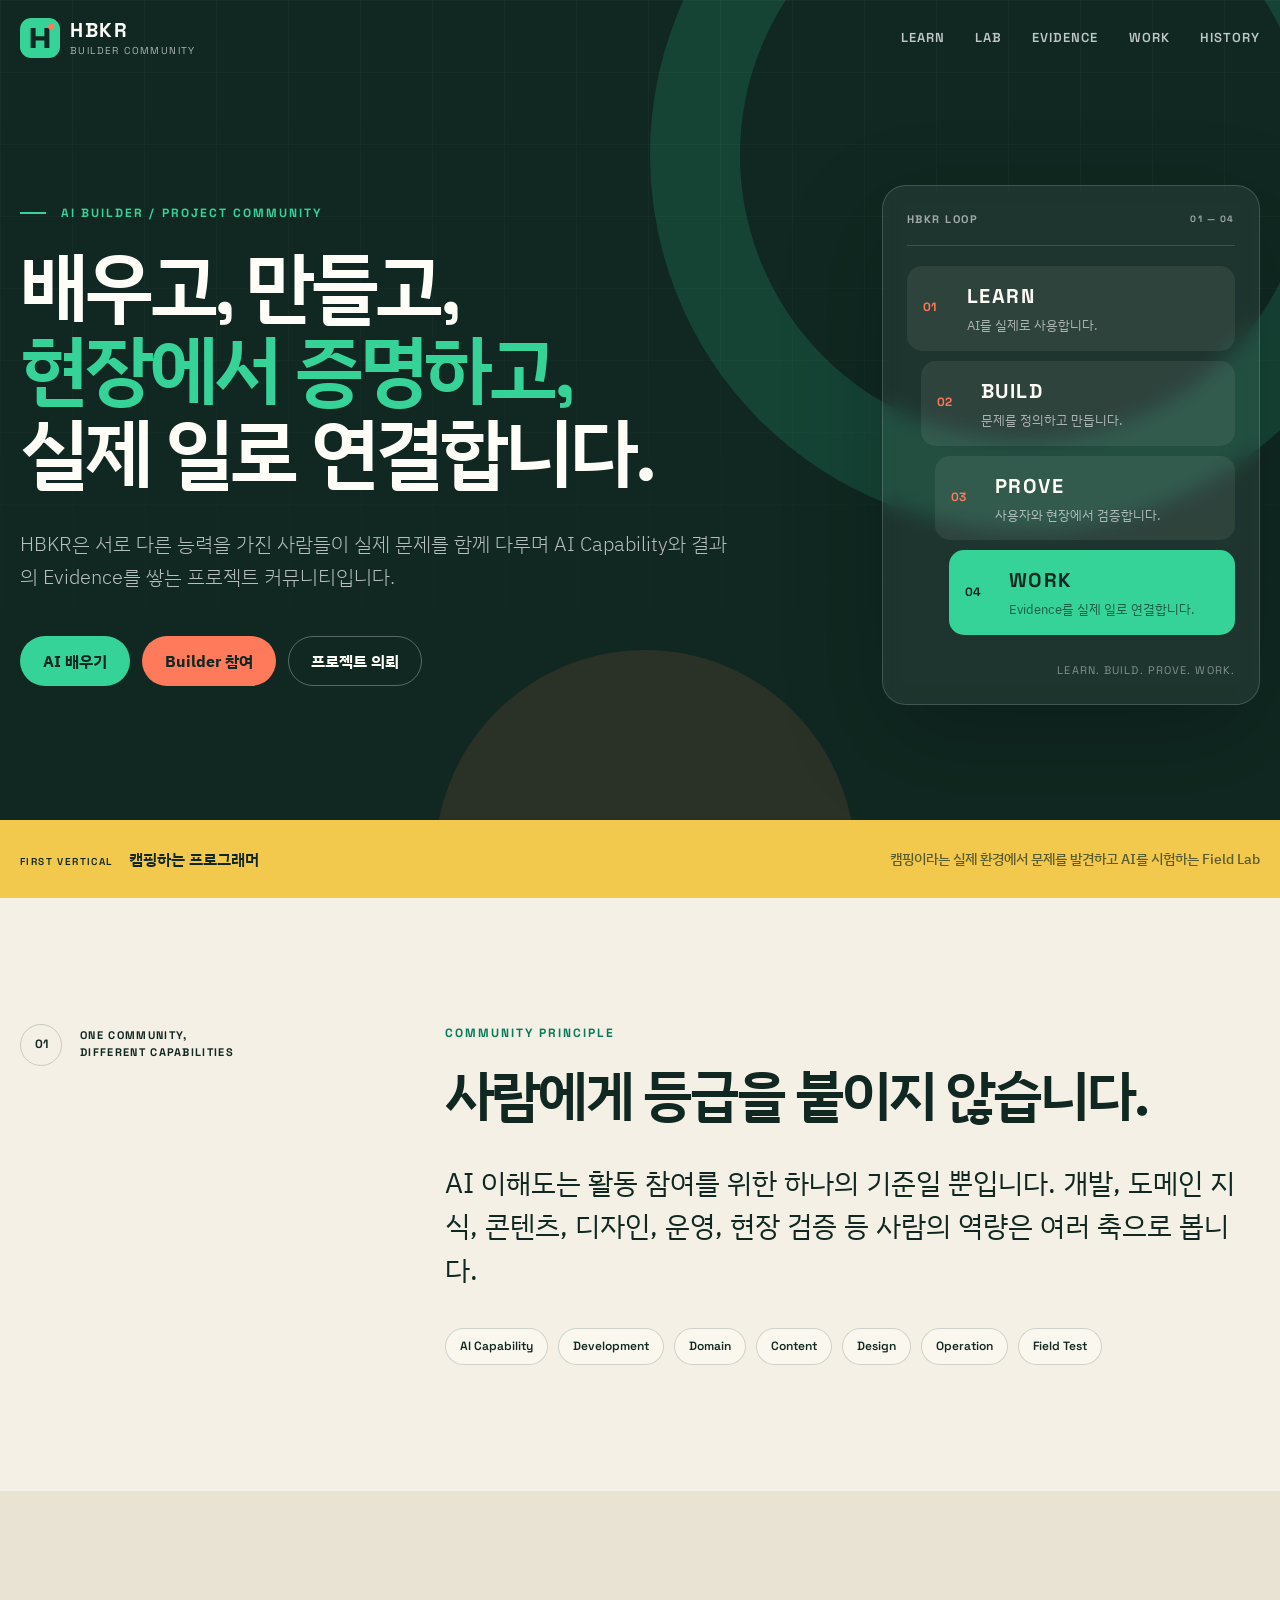
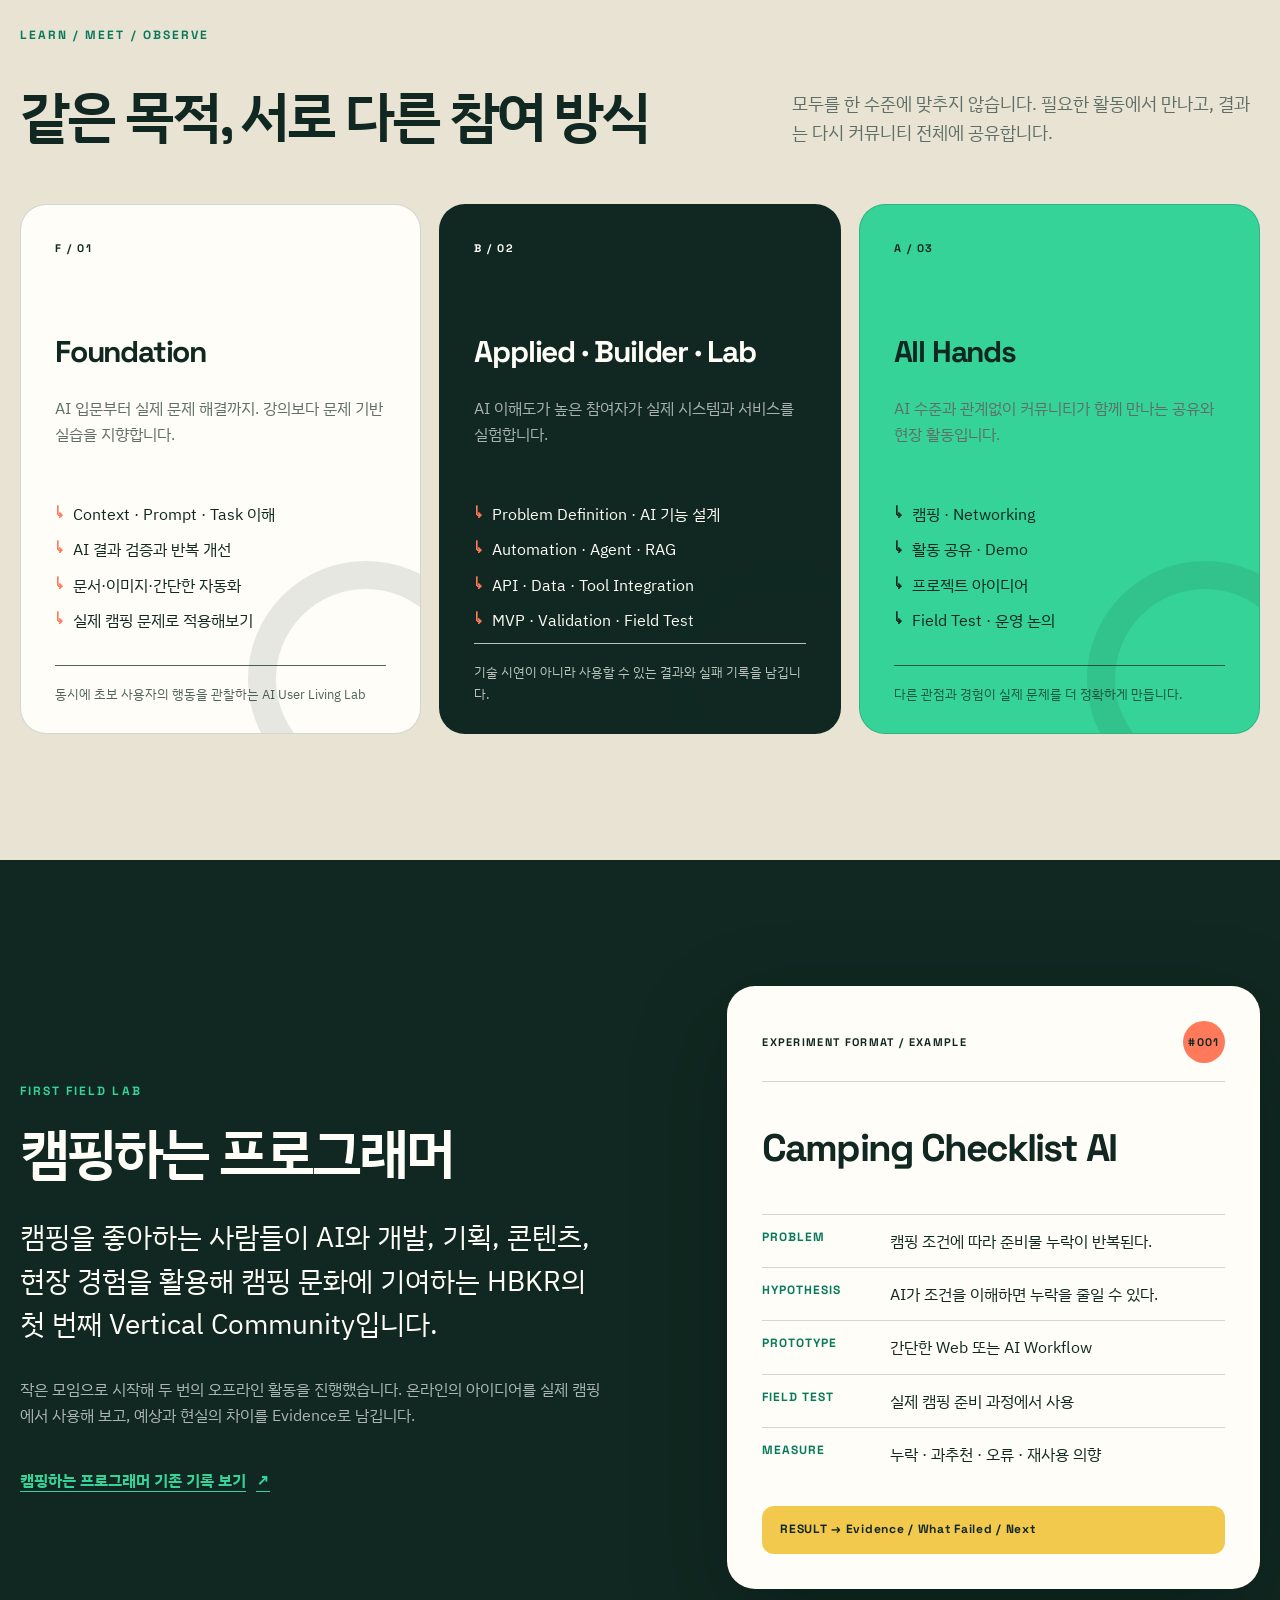
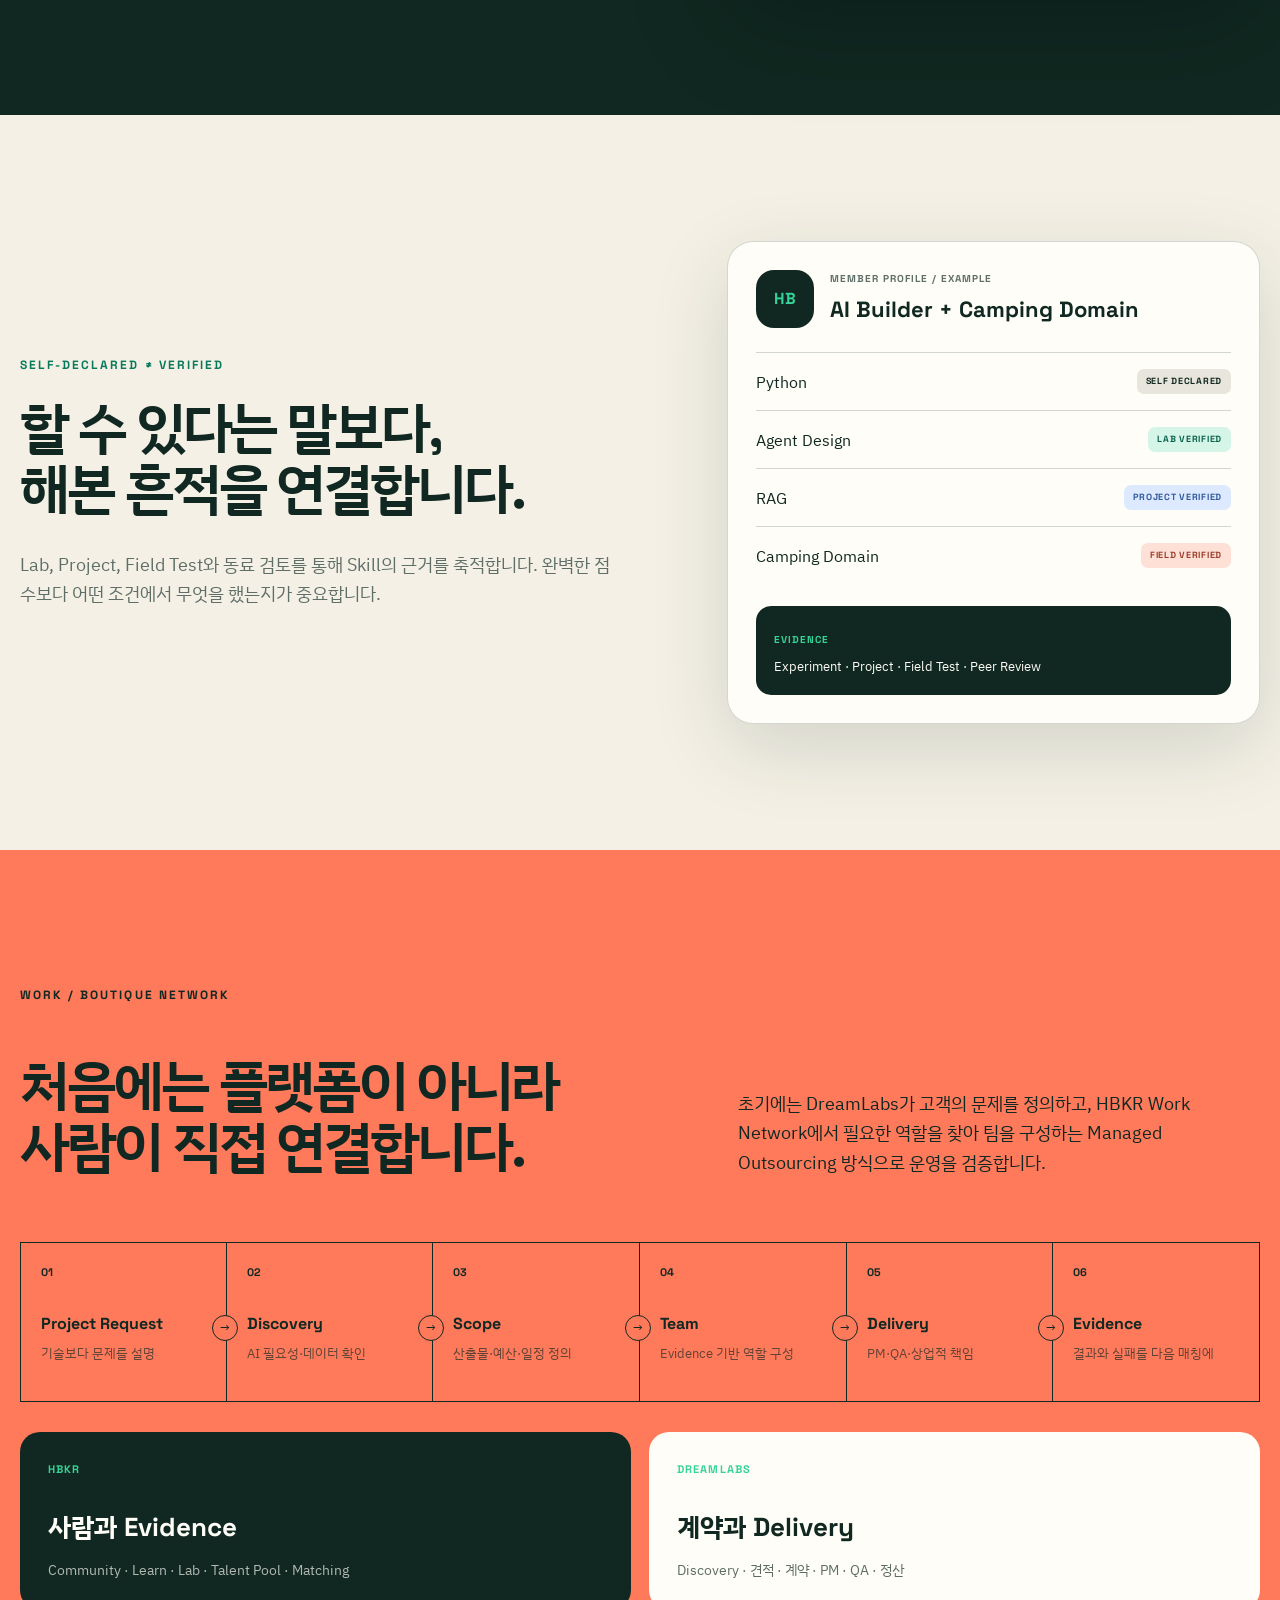
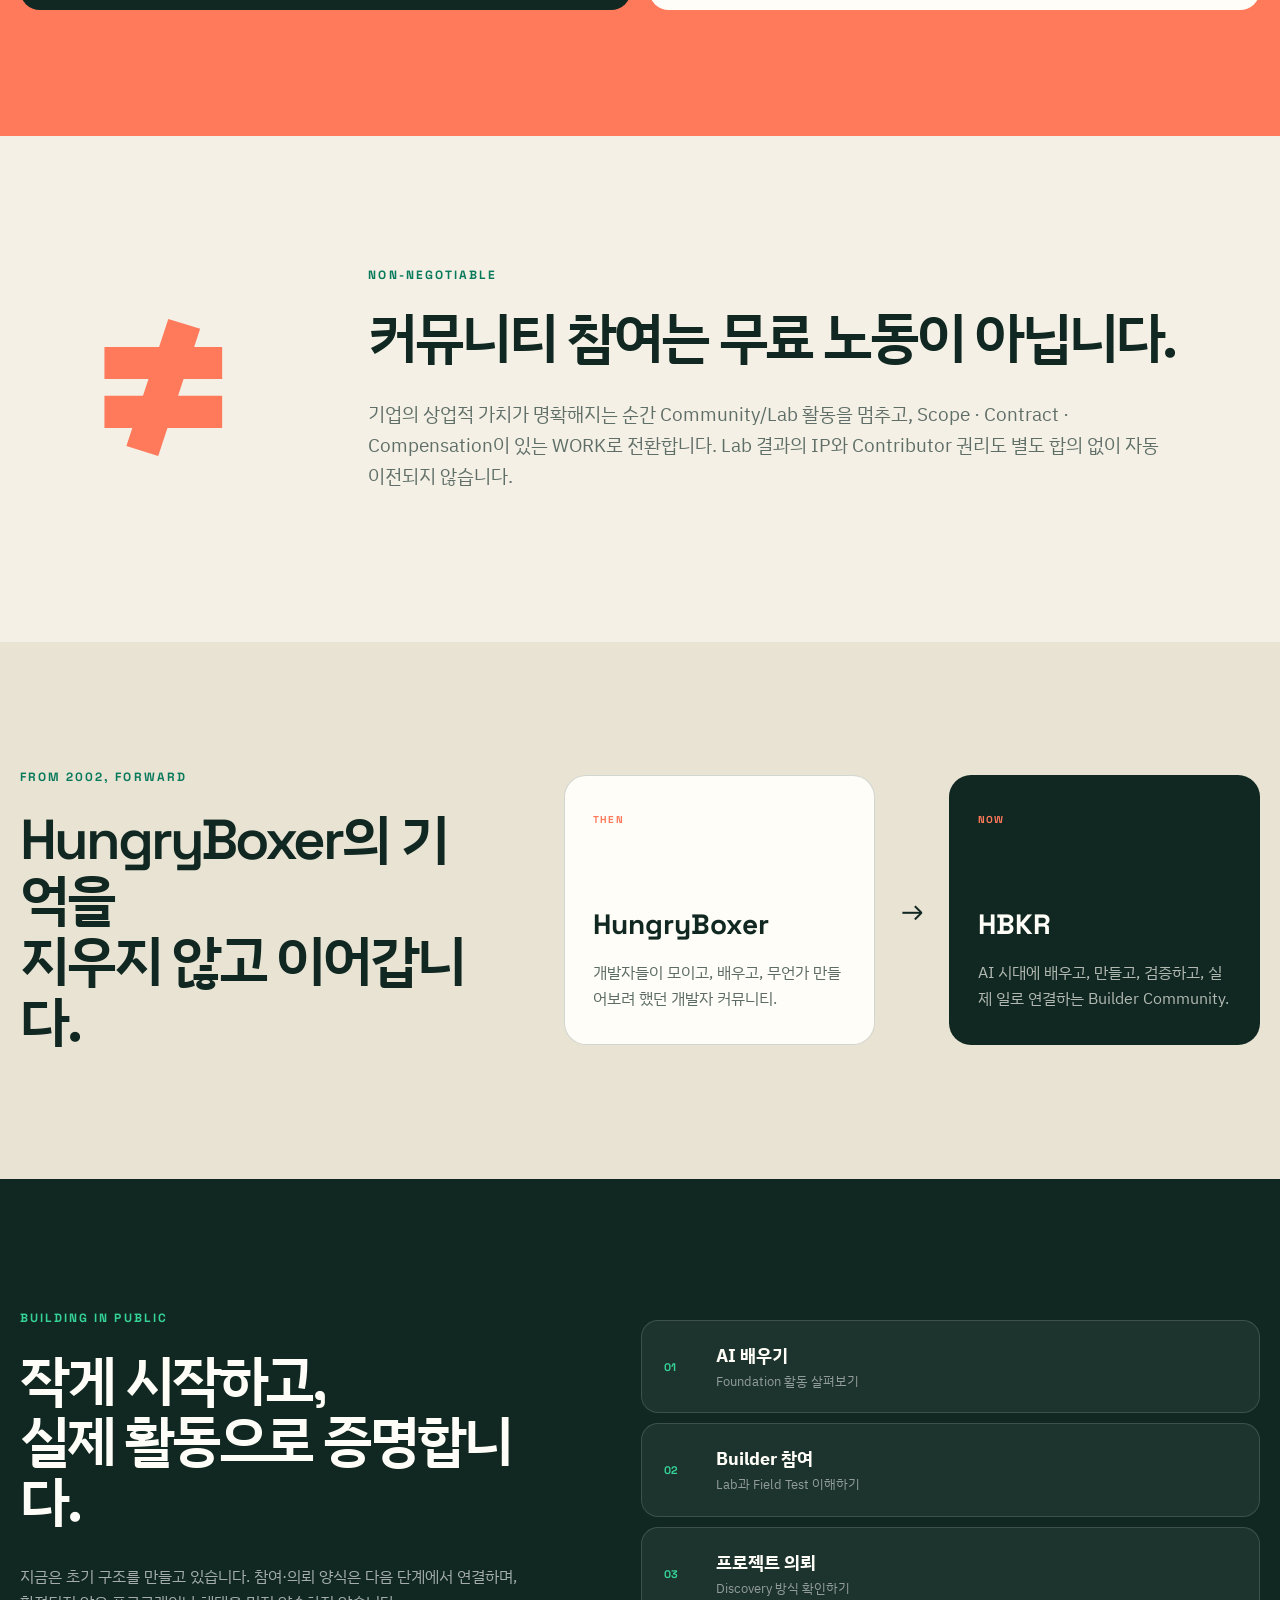
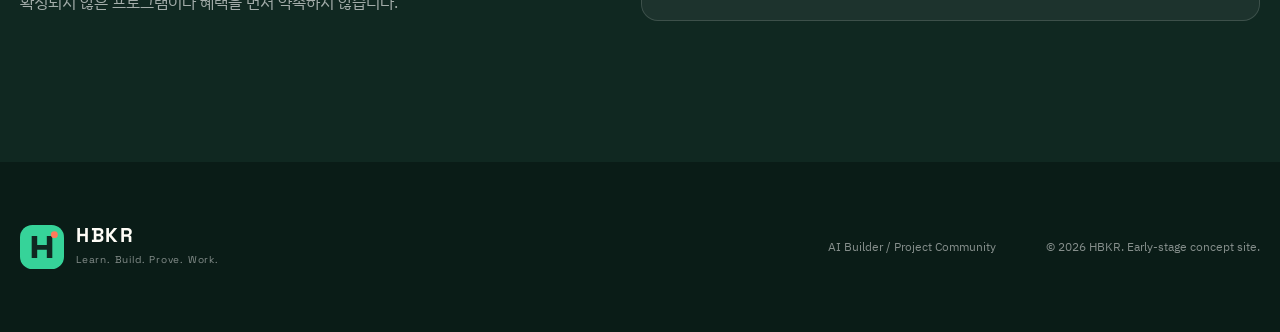
==== index.html @ 1e8d2111 "Create HBKR static landing page" ====
<!doctype html>
<html lang="ko">
  <head>
    <meta charset="utf-8" />
    <meta name="viewport" content="width=device-width, initial-scale=1" />
    <meta
      name="description"
      content="HBKR은 AI를 배우고, 직접 만들고, 현장에서 검증하고, 실제 프로젝트로 연결하는 AI Builder / Project Community입니다."
    />
    <meta name="theme-color" content="#102821" />
    <meta property="og:type" content="website" />
    <meta property="og:title" content="HBKR | Learn. Build. Prove. Work." />
    <meta
      property="og:description"
      content="AI를 배우고, 만들고, 현장에서 증명하고, 실제 일로 연결합니다."
    />
    <title>HBKR | Learn. Build. Prove. Work.</title>
    <link rel="icon" href="assets/hbkr-mark.svg" type="image/svg+xml" />
    <link rel="manifest" href="site.webmanifest" />
    <link rel="stylesheet" href="styles.css" />
    <script src="app.js" defer></script>
  </head>
  <body>
    <a class="skip-link" href="#main">본문으로 바로가기</a>

    <header class="site-header" data-header>
      <a class="brand" href="#top" aria-label="HBKR 홈">
        <img src="assets/hbkr-mark.svg" alt="" width="40" height="40" />
        <span>
          <strong>HBKR</strong>
          <small>Builder Community</small>
        </span>
      </a>

      <button
        class="menu-toggle"
        type="button"
        aria-expanded="false"
        aria-controls="primary-navigation"
        data-menu-toggle
      >
        <span>메뉴</span>
        <i aria-hidden="true"></i>
      </button>

      <nav class="site-nav" id="primary-navigation" aria-label="주요 메뉴" data-menu>
        <a href="#learn">Learn</a>
        <a href="#lab">Lab</a>
        <a href="#evidence">Evidence</a>
        <a href="#work">Work</a>
        <a href="#history">History</a>
      </nav>
    </header>

    <main id="main">
      <section class="hero" id="top">
        <div class="hero-noise" aria-hidden="true"></div>
        <div class="hero-copy" data-reveal>
          <p class="eyebrow"><span></span> AI BUILDER / PROJECT COMMUNITY</p>
          <h1>
            배우고, 만들고,<br />
            <em>현장에서 증명하고,</em><br />
            실제 일로 연결합니다.
          </h1>
          <p class="hero-intro">
            HBKR은 서로 다른 능력을 가진 사람들이 실제 문제를 함께 다루며
            AI Capability와 결과의 Evidence를 쌓는 프로젝트 커뮤니티입니다.
          </p>
          <div class="hero-actions" aria-label="시작하기">
            <a class="button button-primary" href="#learn">AI 배우기</a>
            <a class="button button-secondary" href="#join">Builder 참여</a>
            <a class="button button-ghost" href="#work">프로젝트 의뢰</a>
          </div>
        </div>

        <aside class="lifecycle-board" aria-label="HBKR 활동 생애주기" data-reveal>
          <div class="board-heading">
            <span>HBKR LOOP</span>
            <small>01 — 04</small>
          </div>
          <ol>
            <li>
              <span>01</span>
              <div><strong>LEARN</strong><small>AI를 실제로 사용합니다.</small></div>
            </li>
            <li>
              <span>02</span>
              <div><strong>BUILD</strong><small>문제를 정의하고 만듭니다.</small></div>
            </li>
            <li>
              <span>03</span>
              <div><strong>PROVE</strong><small>사용자와 현장에서 검증합니다.</small></div>
            </li>
            <li>
              <span>04</span>
              <div><strong>WORK</strong><small>Evidence를 실제 일로 연결합니다.</small></div>
            </li>
          </ol>
          <p>Learn. Build. Prove. Work.</p>
        </aside>
      </section>

      <section class="field-note" aria-label="첫 번째 커뮤니티">
        <p><span>FIRST VERTICAL</span> 캠핑하는 프로그래머</p>
        <p>캠핑이라는 실제 환경에서 문제를 발견하고 AI를 시험하는 Field Lab</p>
      </section>

      <section class="section section-intro" id="community">
        <div class="section-label" data-reveal>
          <span>01</span>
          <p>ONE COMMUNITY,<br />DIFFERENT CAPABILITIES</p>
        </div>
        <div class="section-copy" data-reveal>
          <p class="eyebrow eyebrow-dark">COMMUNITY PRINCIPLE</p>
          <h2>사람에게 등급을 붙이지 않습니다.</h2>
          <p class="lead">
            AI 이해도는 활동 참여를 위한 하나의 기준일 뿐입니다. 개발, 도메인 지식,
            콘텐츠, 디자인, 운영, 현장 검증 등 사람의 역량은 여러 축으로 봅니다.
          </p>
          <div class="capability-list" aria-label="역량의 여러 축">
            <span>AI Capability</span><span>Development</span><span>Domain</span>
            <span>Content</span><span>Design</span><span>Operation</span><span>Field Test</span>
          </div>
        </div>
      </section>

      <section class="section learning-section" id="learn">
        <div class="section-heading" data-reveal>
          <p class="eyebrow eyebrow-dark">LEARN / MEET / OBSERVE</p>
          <h2>같은 목적, 서로 다른 참여 방식</h2>
          <p>
            모두를 한 수준에 맞추지 않습니다. 필요한 활동에서 만나고, 결과는 다시
            커뮤니티 전체에 공유합니다.
          </p>
        </div>

        <div class="track-grid">
          <article class="track-card track-foundation" data-reveal>
            <p class="track-index">F / 01</p>
            <h3>Foundation</h3>
            <p>AI 입문부터 실제 문제 해결까지. 강의보다 문제 기반 실습을 지향합니다.</p>
            <ul>
              <li>Context · Prompt · Task 이해</li>
              <li>AI 결과 검증과 반복 개선</li>
              <li>문서·이미지·간단한 자동화</li>
              <li>실제 캠핑 문제로 적용해보기</li>
            </ul>
            <p class="track-note">동시에 초보 사용자의 행동을 관찰하는 AI User Living Lab</p>
          </article>

          <article class="track-card track-builder" data-reveal>
            <p class="track-index">B / 02</p>
            <h3>Applied · Builder · Lab</h3>
            <p>AI 이해도가 높은 참여자가 실제 시스템과 서비스를 실험합니다.</p>
            <ul>
              <li>Problem Definition · AI 기능 설계</li>
              <li>Automation · Agent · RAG</li>
              <li>API · Data · Tool Integration</li>
              <li>MVP · Validation · Field Test</li>
            </ul>
            <p class="track-note">기술 시연이 아니라 사용할 수 있는 결과와 실패 기록을 남깁니다.</p>
          </article>

          <article class="track-card track-all" data-reveal>
            <p class="track-index">A / 03</p>
            <h3>All Hands</h3>
            <p>AI 수준과 관계없이 커뮤니티가 함께 만나는 공유와 현장 활동입니다.</p>
            <ul>
              <li>캠핑 · Networking</li>
              <li>활동 공유 · Demo</li>
              <li>프로젝트 아이디어</li>
              <li>Field Test · 운영 논의</li>
            </ul>
            <p class="track-note">다른 관점과 경험이 실제 문제를 더 정확하게 만듭니다.</p>
          </article>
        </div>
      </section>

      <section class="section lab-section" id="lab">
        <div class="lab-copy" data-reveal>
          <p class="eyebrow">FIRST FIELD LAB</p>
          <h2>캠핑하는 프로그래머</h2>
          <p class="lead">
            캠핑을 좋아하는 사람들이 AI와 개발, 기획, 콘텐츠, 현장 경험을 활용해
            캠핑 문화에 기여하는 HBKR의 첫 번째 Vertical Community입니다.
          </p>
          <p>
            작은 모임으로 시작해 두 번의 오프라인 활동을 진행했습니다. 온라인의
            아이디어를 실제 캠핑에서 사용해 보고, 예상과 현실의 차이를 Evidence로 남깁니다.
          </p>
          <a class="text-link" href="https://www.ilhoko.com/" target="_blank" rel="noreferrer">
            캠핑하는 프로그래머 기존 기록 보기 <span aria-hidden="true">↗</span>
          </a>
        </div>

        <article class="experiment-card" data-reveal>
          <header>
            <p>EXPERIMENT FORMAT / EXAMPLE</p>
            <span>#001</span>
          </header>
          <h3>Camping Checklist AI</h3>
          <dl>
            <div><dt>Problem</dt><dd>캠핑 조건에 따라 준비물 누락이 반복된다.</dd></div>
            <div><dt>Hypothesis</dt><dd>AI가 조건을 이해하면 누락을 줄일 수 있다.</dd></div>
            <div><dt>Prototype</dt><dd>간단한 Web 또는 AI Workflow</dd></div>
            <div><dt>Field Test</dt><dd>실제 캠핑 준비 과정에서 사용</dd></div>
            <div><dt>Measure</dt><dd>누락 · 과추천 · 오류 · 재사용 의향</dd></div>
          </dl>
          <p class="experiment-result">RESULT → Evidence / What Failed / Next</p>
        </article>
      </section>

      <section class="section evidence-section" id="evidence">
        <div class="section-heading evidence-heading" data-reveal>
          <p class="eyebrow eyebrow-dark">SELF-DECLARED ≠ VERIFIED</p>
          <h2>할 수 있다는 말보다,<br />해본 흔적을 연결합니다.</h2>
          <p>
            Lab, Project, Field Test와 동료 검토를 통해 Skill의 근거를 축적합니다.
            완벽한 점수보다 어떤 조건에서 무엇을 했는지가 중요합니다.
          </p>
        </div>

        <div class="evidence-profile" data-reveal>
          <div class="profile-head">
            <span class="avatar" aria-hidden="true">HB</span>
            <div>
              <p>MEMBER PROFILE / EXAMPLE</p>
              <h3>AI Builder + Camping Domain</h3>
            </div>
          </div>
          <div class="skill-row"><span>Python</span><strong class="status-self">SELF DECLARED</strong></div>
          <div class="skill-row"><span>Agent Design</span><strong class="status-lab">LAB VERIFIED</strong></div>
          <div class="skill-row"><span>RAG</span><strong class="status-project">PROJECT VERIFIED</strong></div>
          <div class="skill-row"><span>Camping Domain</span><strong class="status-field">FIELD VERIFIED</strong></div>
          <footer>
            <span>Evidence</span>
            <p>Experiment · Project · Field Test · Peer Review</p>
          </footer>
        </div>
      </section>

      <section class="section work-section" id="work">
        <div class="work-heading" data-reveal>
          <p class="eyebrow">WORK / BOUTIQUE NETWORK</p>
          <h2>처음에는 플랫폼이 아니라<br />사람이 직접 연결합니다.</h2>
          <p>
            초기에는 DreamLabs가 고객의 문제를 정의하고, HBKR Work Network에서 필요한
            역할을 찾아 팀을 구성하는 Managed Outsourcing 방식으로 운영을 검증합니다.
          </p>
        </div>

        <ol class="work-flow" data-reveal>
          <li><span>01</span><strong>Project Request</strong><small>기술보다 문제를 설명</small></li>
          <li><span>02</span><strong>Discovery</strong><small>AI 필요성·데이터 확인</small></li>
          <li><span>03</span><strong>Scope</strong><small>산출물·예산·일정 정의</small></li>
          <li><span>04</span><strong>Team</strong><small>Evidence 기반 역할 구성</small></li>
          <li><span>05</span><strong>Delivery</strong><small>PM·QA·상업적 책임</small></li>
          <li><span>06</span><strong>Evidence</strong><small>결과와 실패를 다음 매칭에</small></li>
        </ol>

        <div class="work-split" data-reveal>
          <article>
            <p>HBKR</p>
            <h3>사람과 Evidence</h3>
            <span>Community · Learn · Lab · Talent Pool · Matching</span>
          </article>
          <article>
            <p>DreamLabs</p>
            <h3>계약과 Delivery</h3>
            <span>Discovery · 견적 · 계약 · PM · QA · 정산</span>
          </article>
        </div>
      </section>

      <section class="commercial-boundary" aria-labelledby="boundary-title">
        <p class="boundary-mark" aria-hidden="true">≠</p>
        <div data-reveal>
          <p class="eyebrow eyebrow-dark">NON-NEGOTIABLE</p>
          <h2 id="boundary-title">커뮤니티 참여는 무료 노동이 아닙니다.</h2>
          <p>
            기업의 상업적 가치가 명확해지는 순간 Community/Lab 활동을 멈추고,
            Scope · Contract · Compensation이 있는 WORK로 전환합니다. Lab 결과의 IP와
            Contributor 권리도 별도 합의 없이 자동 이전되지 않습니다.
          </p>
        </div>
      </section>

      <section class="section history-section" id="history">
        <div class="history-title" data-reveal>
          <p class="eyebrow eyebrow-dark">FROM 2002, FORWARD</p>
          <h2>HungryBoxer의 기억을<br />지우지 않고 이어갑니다.</h2>
        </div>
        <div class="history-story" data-reveal>
          <article>
            <span>THEN</span>
            <h3>HungryBoxer</h3>
            <p>개발자들이 모이고, 배우고, 무언가 만들어보려 했던 개발자 커뮤니티.</p>
          </article>
          <i aria-hidden="true">→</i>
          <article>
            <span>NOW</span>
            <h3>HBKR</h3>
            <p>AI 시대에 배우고, 만들고, 검증하고, 실제 일로 연결하는 Builder Community.</p>
          </article>
        </div>
      </section>

      <section class="join-section" id="join">
        <div class="join-copy" data-reveal>
          <p class="eyebrow">BUILDING IN PUBLIC</p>
          <h2>작게 시작하고,<br />실제 활동으로 증명합니다.</h2>
          <p>
            지금은 초기 구조를 만들고 있습니다. 참여·의뢰 양식은 다음 단계에서 연결하며,
            확정되지 않은 프로그램이나 혜택을 먼저 약속하지 않습니다.
          </p>
        </div>
        <div class="join-options" data-reveal>
          <a href="#learn"><span>01</span><strong>AI 배우기</strong><small>Foundation 활동 살펴보기</small></a>
          <a href="#lab"><span>02</span><strong>Builder 참여</strong><small>Lab과 Field Test 이해하기</small></a>
          <a href="#work"><span>03</span><strong>프로젝트 의뢰</strong><small>Discovery 방식 확인하기</small></a>
        </div>
      </section>
    </main>

    <footer class="site-footer">
      <div class="footer-brand">
        <img src="assets/hbkr-mark.svg" alt="" width="44" height="44" />
        <p><strong>HBKR</strong><span>Learn. Build. Prove. Work.</span></p>
      </div>
      <p>AI Builder / Project Community</p>
      <p>© <span data-year></span> HBKR. Early-stage concept site.</p>
    </footer>
  </body>
</html>
---- styles.css ----
@import url("https://fonts.googleapis.com/css2?family=IBM+Plex+Sans+KR:wght@300;400;500;600;700&family=Space+Grotesk:wght@500;600;700&display=swap");

:root {
  --ink: #102821;
  --ink-2: #173a30;
  --paper: #f4f0e5;
  --paper-2: #e9e3d4;
  --white: #fffdf7;
  --green: #36d399;
  --green-dark: #087a5b;
  --orange: #ff795b;
  --yellow: #f2c94c;
  --blue: #8fb8ff;
  --muted: #5f6f68;
  --line: rgba(16, 40, 33, 0.18);
  --shadow: 0 24px 80px rgba(16, 40, 33, 0.14);
  --display: "Space Grotesk", "IBM Plex Sans KR", sans-serif;
  --body: "IBM Plex Sans KR", sans-serif;
  --page: min(100% - 40px, 1280px);
}

* {
  box-sizing: border-box;
}

html {
  scroll-behavior: smooth;
  scroll-padding-top: 92px;
}

body {
  margin: 0;
  background: var(--paper);
  color: var(--ink);
  font-family: var(--body);
  font-size: 16px;
  line-height: 1.65;
  overflow-x: hidden;
}

body::before {
  position: fixed;
  inset: 0;
  z-index: -1;
  background-image: radial-gradient(rgba(16, 40, 33, 0.1) 0.7px, transparent 0.7px);
  background-size: 18px 18px;
  content: "";
  opacity: 0.34;
  pointer-events: none;
}

a {
  color: inherit;
}

img {
  display: block;
  max-width: 100%;
}

button,
a {
  -webkit-tap-highlight-color: transparent;
}

:focus-visible {
  outline: 3px solid var(--orange);
  outline-offset: 4px;
}

.skip-link {
  position: fixed;
  top: 12px;
  left: 12px;
  z-index: 100;
  padding: 10px 14px;
  transform: translateY(-150%);
  background: var(--white);
  color: var(--ink);
  font-weight: 700;
}

.skip-link:focus {
  transform: translateY(0);
}

.site-header {
  position: fixed;
  top: 0;
  right: 0;
  left: 0;
  z-index: 50;
  display: flex;
  width: var(--page);
  min-height: 76px;
  margin: 0 auto;
  align-items: center;
  justify-content: space-between;
  transition: background 180ms ease, box-shadow 180ms ease, transform 180ms ease;
}

.site-header.is-scrolled {
  top: 10px;
  min-height: 62px;
  padding: 0 18px;
  border: 1px solid rgba(255, 255, 255, 0.14);
  border-radius: 18px;
  background: rgba(16, 40, 33, 0.9);
  box-shadow: 0 16px 50px rgba(4, 20, 15, 0.24);
  backdrop-filter: blur(18px);
}

.brand {
  display: inline-flex;
  align-items: center;
  color: var(--white);
  gap: 10px;
  text-decoration: none;
}

.brand span,
.footer-brand p {
  display: flex;
  flex-direction: column;
}

.brand strong,
.footer-brand strong {
  font-family: var(--display);
  font-size: 20px;
  letter-spacing: 0.08em;
  line-height: 1;
}

.brand small {
  margin-top: 6px;
  color: rgba(255, 255, 255, 0.64);
  font-family: var(--display);
  font-size: 10px;
  letter-spacing: 0.14em;
  line-height: 1;
  text-transform: uppercase;
}

.site-nav {
  display: flex;
  align-items: center;
  gap: 30px;
}

.site-nav a {
  position: relative;
  color: rgba(255, 255, 255, 0.74);
  font-family: var(--display);
  font-size: 13px;
  font-weight: 600;
  letter-spacing: 0.08em;
  text-decoration: none;
  text-transform: uppercase;
}

.site-nav a::after {
  position: absolute;
  right: 0;
  bottom: -8px;
  left: 0;
  height: 2px;
  transform: scaleX(0);
  transform-origin: left;
  background: var(--green);
  content: "";
  transition: transform 160ms ease;
}

.site-nav a:hover::after,
.site-nav a:focus-visible::after {
  transform: scaleX(1);
}

.menu-toggle {
  display: none;
}

.hero {
  position: relative;
  display: grid;
  min-height: 820px;
  padding: 164px max(20px, calc((100vw - 1280px) / 2)) 94px;
  grid-template-columns: minmax(0, 1.35fr) minmax(340px, 0.65fr);
  align-items: center;
  gap: 76px;
  overflow: hidden;
  background: var(--ink);
  color: var(--white);
}

.hero::before,
.hero::after {
  position: absolute;
  border-radius: 50%;
  content: "";
  pointer-events: none;
}

.hero::before {
  top: -220px;
  right: -120px;
  width: 570px;
  height: 570px;
  border: 90px solid rgba(54, 211, 153, 0.16);
}

.hero::after {
  bottom: -250px;
  left: 34%;
  width: 420px;
  height: 420px;
  background: rgba(255, 121, 91, 0.11);
}

.hero-noise {
  position: absolute;
  inset: 0;
  background-image: linear-gradient(rgba(255, 255, 255, 0.035) 1px, transparent 1px),
    linear-gradient(90deg, rgba(255, 255, 255, 0.035) 1px, transparent 1px);
  background-size: 72px 72px;
  mask-image: linear-gradient(to bottom, black, transparent 90%);
}

.hero-copy,
.lifecycle-board {
  position: relative;
  z-index: 1;
}

.eyebrow {
  margin: 0 0 22px;
  color: var(--green);
  font-family: var(--display);
  font-size: 12px;
  font-weight: 700;
  letter-spacing: 0.17em;
  text-transform: uppercase;
}

.eyebrow > span {
  display: inline-block;
  width: 26px;
  height: 2px;
  margin: 0 10px 3px 0;
  background: currentColor;
}

.eyebrow-dark {
  color: var(--green-dark);
}

.hero h1,
.section h2,
.commercial-boundary h2,
.join-section h2 {
  margin: 0;
  font-family: var(--display);
  font-weight: 600;
  letter-spacing: -0.055em;
  line-height: 1.08;
}

.hero h1 {
  max-width: 820px;
  font-size: clamp(48px, 6vw, 88px);
}

.hero h1 em {
  color: var(--green);
  font-style: normal;
}

.hero-intro {
  max-width: 720px;
  margin: 32px 0 0;
  color: rgba(255, 255, 255, 0.7);
  font-size: clamp(17px, 1.6vw, 21px);
  font-weight: 300;
}

.hero-actions {
  display: flex;
  margin-top: 42px;
  flex-wrap: wrap;
  gap: 12px;
}

.button {
  display: inline-flex;
  min-height: 50px;
  padding: 0 22px;
  border: 1px solid transparent;
  border-radius: 999px;
  align-items: center;
  justify-content: center;
  font-weight: 700;
  text-decoration: none;
  transition: transform 160ms ease, background 160ms ease, color 160ms ease;
}

.button:hover {
  transform: translateY(-2px);
}

.button-primary {
  background: var(--green);
  color: var(--ink);
}

.button-secondary {
  background: var(--orange);
  color: var(--ink);
}

.button-ghost {
  border-color: rgba(255, 255, 255, 0.3);
  color: var(--white);
}

.button-ghost:hover {
  background: rgba(255, 255, 255, 0.1);
}

.lifecycle-board {
  padding: 24px;
  border: 1px solid rgba(255, 255, 255, 0.16);
  border-radius: 24px;
  transform: rotate(1.2deg);
  background: rgba(255, 255, 255, 0.06);
  box-shadow: 0 34px 100px rgba(0, 0, 0, 0.22);
  backdrop-filter: blur(10px);
}

.board-heading {
  display: flex;
  padding-bottom: 16px;
  border-bottom: 1px solid rgba(255, 255, 255, 0.14);
  align-items: center;
  justify-content: space-between;
  color: rgba(255, 255, 255, 0.58);
  font-family: var(--display);
  font-size: 11px;
  font-weight: 700;
  letter-spacing: 0.14em;
}

.lifecycle-board ol {
  display: grid;
  margin: 0;
  padding: 20px 0 10px;
  gap: 10px;
  list-style: none;
}

.lifecycle-board li {
  display: grid;
  min-height: 76px;
  padding: 14px 16px;
  border-radius: 15px;
  grid-template-columns: 44px 1fr;
  align-items: center;
  background: rgba(255, 255, 255, 0.07);
}

.lifecycle-board li:nth-child(2) {
  margin-left: 14px;
}

.lifecycle-board li:nth-child(3) {
  margin-left: 28px;
}

.lifecycle-board li:nth-child(4) {
  margin-left: 42px;
  background: var(--green);
  color: var(--ink);
}

.lifecycle-board li > span {
  color: var(--orange);
  font-family: var(--display);
  font-size: 12px;
  font-weight: 700;
}

.lifecycle-board li:nth-child(4) > span {
  color: var(--ink);
}

.lifecycle-board li div {
  display: flex;
  flex-direction: column;
}

.lifecycle-board li strong {
  font-family: var(--display);
  font-size: 20px;
  letter-spacing: 0.08em;
}

.lifecycle-board li small {
  margin-top: 2px;
  color: rgba(255, 255, 255, 0.6);
}

.lifecycle-board li:nth-child(4) small {
  color: rgba(16, 40, 33, 0.68);
}

.lifecycle-board > p {
  margin: 16px 0 0;
  color: rgba(255, 255, 255, 0.45);
  font-family: var(--display);
  font-size: 11px;
  letter-spacing: 0.1em;
  text-align: right;
  text-transform: uppercase;
}

.field-note {
  display: flex;
  min-height: 78px;
  padding: 0 max(20px, calc((100vw - 1280px) / 2));
  align-items: center;
  justify-content: space-between;
  gap: 24px;
  background: var(--yellow);
  color: var(--ink);
}

.field-note p {
  margin: 0;
  font-weight: 600;
}

.field-note p:last-child {
  color: rgba(16, 40, 33, 0.68);
  font-size: 14px;
  font-weight: 500;
  text-align: right;
}

.field-note span {
  margin-right: 12px;
  font-family: var(--display);
  font-size: 10px;
  letter-spacing: 0.14em;
}

.section {
  width: var(--page);
  margin: 0 auto;
  padding: 126px 0;
}

.section-intro {
  display: grid;
  grid-template-columns: 0.55fr 1.45fr;
  gap: 9vw;
}

.section-label {
  display: flex;
  align-items: flex-start;
  gap: 18px;
}

.section-label span {
  display: inline-flex;
  width: 42px;
  height: 42px;
  border: 1px solid var(--line);
  border-radius: 50%;
  align-items: center;
  justify-content: center;
  font-family: var(--display);
  font-size: 12px;
  font-weight: 700;
}

.section-label p {
  margin: 3px 0 0;
  font-family: var(--display);
  font-size: 11px;
  font-weight: 700;
  letter-spacing: 0.12em;
  line-height: 1.5;
}

.section h2,
.commercial-boundary h2,
.join-section h2 {
  font-size: clamp(38px, 4.4vw, 66px);
}

.lead {
  font-size: clamp(20px, 2.2vw, 29px);
  line-height: 1.55;
}

.section-copy .lead {
  max-width: 860px;
  margin: 34px 0;
}

.capability-list {
  display: flex;
  margin-top: 36px;
  flex-wrap: wrap;
  gap: 10px;
}

.capability-list span {
  padding: 8px 14px;
  border: 1px solid var(--line);
  border-radius: 999px;
  background: rgba(255, 253, 247, 0.55);
  font-family: var(--display);
  font-size: 12px;
  font-weight: 600;
}

.learning-section {
  width: 100%;
  padding-right: max(20px, calc((100vw - 1280px) / 2));
  padding-left: max(20px, calc((100vw - 1280px) / 2));
  background: var(--paper-2);
}

.section-heading {
  display: grid;
  margin-bottom: 56px;
  grid-template-columns: 1.2fr 0.8fr;
  align-items: end;
  gap: 70px;
}

.section-heading .eyebrow {
  grid-column: 1 / -1;
  margin-bottom: -28px;
}

.section-heading > p:last-child {
  margin: 0;
  color: var(--muted);
  font-size: 18px;
}

.track-grid {
  display: grid;
  grid-template-columns: repeat(3, 1fr);
  gap: 18px;
}

.track-card {
  position: relative;
  min-height: 530px;
  padding: 34px;
  border: 1px solid var(--line);
  border-radius: 26px;
  overflow: hidden;
}

.track-card::after {
  position: absolute;
  right: -64px;
  bottom: -64px;
  width: 180px;
  height: 180px;
  border: 28px solid rgba(16, 40, 33, 0.1);
  border-radius: 50%;
  content: "";
}

.track-foundation {
  background: var(--white);
}

.track-builder {
  background: var(--ink);
  color: var(--white);
}

.track-all {
  background: var(--green);
}

.track-index {
  margin: 0 0 70px;
  font-family: var(--display);
  font-size: 11px;
  font-weight: 700;
  letter-spacing: 0.14em;
}

.track-card h3 {
  margin: 0 0 18px;
  font-family: var(--display);
  font-size: 30px;
  letter-spacing: -0.04em;
}

.track-card > p:not(.track-index, .track-note) {
  min-height: 78px;
  margin: 0;
  color: var(--muted);
}

.track-builder > p:not(.track-index, .track-note) {
  color: rgba(255, 255, 255, 0.64);
}

.track-card ul {
  display: grid;
  margin: 28px 0;
  padding: 0;
  gap: 9px;
  list-style: none;
}

.track-card li::before {
  margin-right: 10px;
  color: var(--orange);
  content: "↳";
  font-weight: 700;
}

.track-all li::before {
  color: var(--ink);
}

.track-note {
  position: absolute;
  right: 34px;
  bottom: 28px;
  left: 34px;
  z-index: 1;
  margin: 0;
  padding-top: 18px;
  border-top: 1px solid currentColor;
  color: inherit;
  font-size: 13px;
  opacity: 0.72;
}

.lab-section {
  display: grid;
  width: 100%;
  padding-right: max(20px, calc((100vw - 1280px) / 2));
  padding-left: max(20px, calc((100vw - 1280px) / 2));
  grid-template-columns: 1fr 0.9fr;
  align-items: center;
  gap: 9vw;
  background: var(--ink);
  color: var(--white);
}

.lab-copy > p:not(.eyebrow) {
  max-width: 660px;
  color: rgba(255, 255, 255, 0.66);
}

.lab-copy .lead {
  margin: 30px 0;
  color: var(--white) !important;
}

.text-link {
  display: inline-flex;
  margin-top: 22px;
  align-items: center;
  gap: 10px;
  color: var(--green);
  font-weight: 700;
  text-underline-offset: 5px;
}

.experiment-card {
  padding: 34px;
  border: 1px solid rgba(255, 255, 255, 0.14);
  border-radius: 28px;
  transform: rotate(-1deg);
  background: var(--white);
  box-shadow: 0 34px 100px rgba(0, 0, 0, 0.23);
  color: var(--ink);
}

.experiment-card header {
  display: flex;
  padding-bottom: 18px;
  border-bottom: 1px solid var(--line);
  align-items: center;
  justify-content: space-between;
}

.experiment-card header p,
.experiment-card header span {
  margin: 0;
  font-family: var(--display);
  font-size: 11px;
  font-weight: 700;
  letter-spacing: 0.12em;
}

.experiment-card header span {
  display: inline-flex;
  width: 42px;
  height: 42px;
  border-radius: 50%;
  align-items: center;
  justify-content: center;
  background: var(--orange);
}

.experiment-card h3 {
  margin: 34px 0;
  font-family: var(--display);
  font-size: clamp(30px, 3vw, 46px);
  letter-spacing: -0.05em;
}

.experiment-card dl {
  display: grid;
  margin: 0;
  gap: 0;
}

.experiment-card dl div {
  display: grid;
  padding: 13px 0;
  border-top: 1px solid var(--line);
  grid-template-columns: 116px 1fr;
  gap: 12px;
}

.experiment-card dt {
  color: var(--green-dark);
  font-family: var(--display);
  font-size: 12px;
  font-weight: 700;
  letter-spacing: 0.08em;
  text-transform: uppercase;
}

.experiment-card dd {
  margin: 0;
}

.experiment-result {
  margin: 26px 0 0;
  padding: 14px 18px;
  border-radius: 12px;
  background: var(--yellow);
  font-family: var(--display);
  font-size: 12px;
  font-weight: 700;
  letter-spacing: 0.06em;
}

.evidence-section {
  display: grid;
  grid-template-columns: 1fr 0.9fr;
  align-items: center;
  gap: 9vw;
}

.evidence-heading {
  display: block;
  margin: 0;
}

.evidence-heading .eyebrow {
  margin-bottom: 22px;
}

.evidence-heading > p:last-child {
  max-width: 640px;
  margin-top: 30px;
  color: var(--muted);
  font-size: 18px;
}

.evidence-profile {
  padding: 28px;
  border: 1px solid var(--line);
  border-radius: 26px;
  background: var(--white);
  box-shadow: var(--shadow);
}

.profile-head {
  display: flex;
  margin-bottom: 24px;
  align-items: center;
  gap: 16px;
}

.avatar {
  display: inline-flex;
  width: 58px;
  height: 58px;
  border-radius: 18px;
  align-items: center;
  justify-content: center;
  background: var(--ink);
  color: var(--green);
  font-family: var(--display);
  font-weight: 700;
}

.profile-head p {
  margin: 0 0 4px;
  color: var(--muted);
  font-family: var(--display);
  font-size: 10px;
  font-weight: 700;
  letter-spacing: 0.1em;
}

.profile-head h3 {
  margin: 0;
  font-family: var(--display);
  font-size: 22px;
}

.skill-row {
  display: flex;
  min-height: 58px;
  border-top: 1px solid var(--line);
  align-items: center;
  justify-content: space-between;
  gap: 20px;
}

.skill-row strong {
  padding: 5px 9px;
  border-radius: 7px;
  font-family: var(--display);
  font-size: 9px;
  letter-spacing: 0.08em;
}

.status-self {
  background: #e8e5dc;
}

.status-lab {
  background: #d6f5e9;
  color: #09634b;
}

.status-project {
  background: #dce9ff;
  color: #315a9c;
}

.status-field {
  background: #ffe0d7;
  color: #9b3f2b;
}

.evidence-profile footer {
  margin-top: 22px;
  padding: 18px;
  border-radius: 15px;
  background: var(--ink);
  color: var(--white);
}

.evidence-profile footer span {
  color: var(--green);
  font-family: var(--display);
  font-size: 10px;
  font-weight: 700;
  letter-spacing: 0.1em;
  text-transform: uppercase;
}

.evidence-profile footer p {
  margin: 5px 0 0;
  font-size: 13px;
}

.work-section {
  width: 100%;
  padding-right: max(20px, calc((100vw - 1280px) / 2));
  padding-left: max(20px, calc((100vw - 1280px) / 2));
  background: var(--orange);
}

.work-heading {
  display: grid;
  grid-template-columns: 1.1fr 0.9fr;
  align-items: end;
  gap: 80px;
}

.work-heading .eyebrow {
  grid-column: 1 / -1;
  margin-bottom: -30px;
  color: var(--ink);
}

.work-heading > p:last-child {
  margin: 0;
  font-size: 18px;
}

.work-flow {
  display: grid;
  margin: 64px 0 0;
  padding: 0;
  grid-template-columns: repeat(6, 1fr);
  list-style: none;
}

.work-flow li {
  position: relative;
  min-height: 160px;
  padding: 20px;
  border: solid var(--ink);
  border-width: 1px 1px 1px 0;
}

.work-flow li:first-child {
  border-left-width: 1px;
}

.work-flow li:not(:last-child)::after {
  position: absolute;
  top: 72px;
  right: -12px;
  z-index: 1;
  display: inline-flex;
  width: 24px;
  height: 24px;
  border: 1px solid var(--ink);
  border-radius: 50%;
  align-items: center;
  justify-content: center;
  background: var(--orange);
  content: "→";
  font-size: 12px;
}

.work-flow span,
.work-flow strong,
.work-flow small {
  display: block;
}

.work-flow span {
  font-family: var(--display);
  font-size: 11px;
  font-weight: 700;
}

.work-flow strong {
  margin: 30px 0 6px;
  font-family: var(--display);
  font-size: 16px;
}

.work-flow small {
  color: rgba(16, 40, 33, 0.66);
}

.work-split {
  display: grid;
  margin-top: 30px;
  grid-template-columns: 1fr 1fr;
  gap: 18px;
}

.work-split article {
  padding: 28px;
  border-radius: 20px;
  background: var(--ink);
  color: var(--white);
}

.work-split article:last-child {
  background: var(--white);
  color: var(--ink);
}

.work-split p {
  margin: 0 0 28px;
  color: var(--green);
  font-family: var(--display);
  font-size: 11px;
  font-weight: 700;
  letter-spacing: 0.1em;
  text-transform: uppercase;
}

.work-split h3 {
  margin: 0 0 7px;
  font-family: var(--display);
  font-size: 26px;
}

.work-split span {
  color: inherit;
  font-size: 14px;
  opacity: 0.68;
}

.commercial-boundary {
  display: grid;
  width: var(--page);
  margin: 0 auto;
  padding: 130px 0;
  grid-template-columns: 0.45fr 1.55fr;
  align-items: center;
  gap: 7vw;
}

.boundary-mark {
  margin: 0;
  color: var(--orange);
  font-family: var(--display);
  font-size: clamp(170px, 22vw, 320px);
  font-weight: 700;
  letter-spacing: -0.1em;
  line-height: 0.7;
  text-align: center;
}

.commercial-boundary div > p:last-child {
  max-width: 800px;
  margin-top: 30px;
  color: var(--muted);
  font-size: 19px;
}

.history-section {
  display: grid;
  width: 100%;
  padding-right: max(20px, calc((100vw - 1280px) / 2));
  padding-left: max(20px, calc((100vw - 1280px) / 2));
  grid-template-columns: 0.8fr 1.2fr;
  align-items: center;
  gap: 80px;
  background: var(--paper-2);
}

.history-story {
  display: grid;
  grid-template-columns: 1fr 50px 1fr;
  align-items: center;
  gap: 12px;
}

.history-story article {
  min-height: 270px;
  padding: 28px;
  border: 1px solid var(--line);
  border-radius: 22px;
  background: var(--white);
}

.history-story article:last-child {
  background: var(--ink);
  color: var(--white);
}

.history-story span {
  color: var(--orange);
  font-family: var(--display);
  font-size: 10px;
  font-weight: 700;
  letter-spacing: 0.12em;
}

.history-story h3 {
  margin: 70px 0 12px;
  font-family: var(--display);
  font-size: 28px;
}

.history-story p {
  margin: 0;
  color: inherit;
  opacity: 0.68;
}

.history-story > i {
  font-family: var(--display);
  font-size: 28px;
  font-style: normal;
  text-align: center;
}

.join-section {
  display: grid;
  padding: 130px max(20px, calc((100vw - 1280px) / 2));
  grid-template-columns: 0.9fr 1.1fr;
  align-items: center;
  gap: 9vw;
  background: var(--ink);
  color: var(--white);
}

.join-copy > p:last-child {
  max-width: 590px;
  margin-top: 30px;
  color: rgba(255, 255, 255, 0.62);
}

.join-options {
  display: grid;
  gap: 10px;
}

.join-options a {
  display: grid;
  min-height: 92px;
  padding: 20px 22px;
  border: 1px solid rgba(255, 255, 255, 0.14);
  border-radius: 17px;
  grid-template-columns: 52px 1fr;
  align-items: center;
  background: rgba(255, 255, 255, 0.055);
  text-decoration: none;
  transition: transform 160ms ease, background 160ms ease;
}

.join-options a:hover {
  transform: translateX(5px);
  background: rgba(255, 255, 255, 0.1);
}

.join-options span {
  grid-row: 1 / 3;
  color: var(--green);
  font-family: var(--display);
  font-size: 11px;
  font-weight: 700;
}

.join-options strong {
  font-size: 18px;
}

.join-options small {
  color: rgba(255, 255, 255, 0.52);
}

.site-footer {
  display: grid;
  min-height: 170px;
  padding: 48px max(20px, calc((100vw - 1280px) / 2));
  grid-template-columns: 1fr auto auto;
  align-items: center;
  gap: 50px;
  background: #0a1c17;
  color: rgba(255, 255, 255, 0.5);
  font-size: 12px;
}

.footer-brand {
  display: flex;
  align-items: center;
  gap: 12px;
  color: var(--white);
}

.footer-brand p {
  margin: 0;
}

.footer-brand span {
  margin-top: 7px;
  color: rgba(255, 255, 255, 0.5);
  font-family: var(--display);
  font-size: 10px;
  letter-spacing: 0.08em;
}

[data-reveal] {
  opacity: 0;
  transform: translateY(24px);
  transition: opacity 650ms ease, transform 650ms cubic-bezier(0.2, 0.8, 0.2, 1);
}

[data-reveal].is-visible {
  opacity: 1;
  transform: translateY(0);
}

@media (max-width: 1060px) {
  .hero {
    grid-template-columns: 1fr 0.72fr;
    gap: 38px;
  }

  .track-grid {
    grid-template-columns: 1fr 1fr;
  }

  .track-all {
    grid-column: 1 / -1;
    min-height: 430px;
  }

  .work-flow {
    grid-template-columns: repeat(3, 1fr);
  }

  .work-flow li:nth-child(4) {
    border-left-width: 1px;
  }

  .work-flow li:nth-child(3)::after {
    display: none;
  }

  .history-section {
    grid-template-columns: 1fr;
  }
}

@media (max-width: 820px) {
  :root {
    --page: min(100% - 32px, 680px);
  }

  .site-header {
    min-height: 68px;
  }

  .site-header.is-scrolled {
    top: 8px;
  }

  .menu-toggle {
    display: inline-flex;
    width: 70px;
    height: 40px;
    border: 1px solid rgba(255, 255, 255, 0.24);
    border-radius: 999px;
    align-items: center;
    justify-content: center;
    gap: 8px;
    background: transparent;
    color: var(--white);
    font: 600 11px var(--display);
    letter-spacing: 0.06em;
  }

  .menu-toggle i,
  .menu-toggle i::before {
    display: block;
    width: 12px;
    height: 1px;
    background: currentColor;
    content: "";
    transition: transform 160ms ease;
  }

  .menu-toggle i::before {
    transform: translateY(4px);
  }

  .menu-toggle[aria-expanded="true"] i {
    transform: rotate(45deg);
  }

  .menu-toggle[aria-expanded="true"] i::before {
    transform: rotate(90deg);
  }

  .site-nav {
    position: absolute;
    top: 68px;
    right: 0;
    display: none;
    width: min(290px, calc(100vw - 32px));
    padding: 18px;
    border: 1px solid rgba(255, 255, 255, 0.14);
    border-radius: 18px;
    align-items: stretch;
    flex-direction: column;
    gap: 0;
    background: rgba(16, 40, 33, 0.97);
    box-shadow: var(--shadow);
  }

  .site-nav.is-open {
    display: flex;
  }

  .site-nav a {
    padding: 12px;
  }

  .site-nav a::after {
    display: none;
  }

  .hero {
    min-height: auto;
    padding-top: 138px;
    grid-template-columns: 1fr;
  }

  .lifecycle-board {
    width: min(100%, 520px);
    margin: 16px auto 0;
  }

  .field-note {
    padding-top: 18px;
    padding-bottom: 18px;
    align-items: flex-start;
    flex-direction: column;
    gap: 4px;
  }

  .field-note p:last-child {
    text-align: left;
  }

  .section,
  .learning-section,
  .lab-section,
  .work-section,
  .history-section {
    padding-top: 92px;
    padding-bottom: 92px;
  }

  .section-intro,
  .section-heading,
  .lab-section,
  .evidence-section,
  .work-heading,
  .commercial-boundary,
  .history-section,
  .join-section {
    grid-template-columns: 1fr;
    gap: 50px;
  }

  .section-heading .eyebrow,
  .work-heading .eyebrow {
    margin-bottom: -18px;
  }

  .track-grid {
    grid-template-columns: 1fr;
  }

  .track-all {
    grid-column: auto;
    min-height: 530px;
  }

  .experiment-card {
    transform: none;
  }

  .work-flow {
    grid-template-columns: 1fr 1fr;
  }

  .work-flow li:nth-child(3),
  .work-flow li:nth-child(5) {
    border-left-width: 1px;
  }

  .work-flow li:nth-child(2)::after,
  .work-flow li:nth-child(4)::after {
    display: none;
  }

  .work-flow li:nth-child(3)::after {
    display: inline-flex;
  }

  .commercial-boundary {
    padding-top: 100px;
    padding-bottom: 100px;
  }

  .boundary-mark {
    text-align: left;
  }

  .history-story {
    grid-template-columns: 1fr;
  }

  .history-story > i {
    transform: rotate(90deg);
  }

  .site-footer {
    grid-template-columns: 1fr;
    gap: 20px;
  }
}

@media (max-width: 540px) {
  .brand small {
    display: none;
  }

  .hero {
    padding-top: 120px;
  }

  .hero h1 {
    font-size: clamp(43px, 13.5vw, 64px);
  }

  .hero-actions {
    align-items: stretch;
    flex-direction: column;
  }

  .button {
    width: 100%;
  }

  .lifecycle-board {
    padding: 18px;
  }

  .lifecycle-board li:nth-child(n) {
    margin-left: 0;
  }

  .track-card {
    min-height: 560px;
    padding: 26px;
  }

  .track-note {
    right: 26px;
    left: 26px;
  }

  .experiment-card {
    padding: 24px;
  }

  .experiment-card dl div {
    grid-template-columns: 1fr;
    gap: 5px;
  }

  .skill-row {
    align-items: flex-start;
    flex-direction: column;
    justify-content: center;
    gap: 4px;
  }

  .work-flow,
  .work-split {
    grid-template-columns: 1fr;
  }

  .work-flow li:nth-child(n) {
    border-width: 0 1px 1px;
  }

  .work-flow li:first-child {
    border-top-width: 1px;
  }

  .work-flow li:not(:last-child)::after {
    top: auto;
    right: calc(50% - 12px);
    bottom: -12px;
    display: inline-flex;
    transform: rotate(90deg);
  }
}

@media (prefers-reduced-motion: reduce) {
  html {
    scroll-behavior: auto;
  }

  *,
  *::before,
  *::after {
    transition-duration: 0.01ms !important;
    animation-duration: 0.01ms !important;
    animation-iteration-count: 1 !important;
  }

  [data-reveal] {
    opacity: 1;
    transform: none;
  }
}
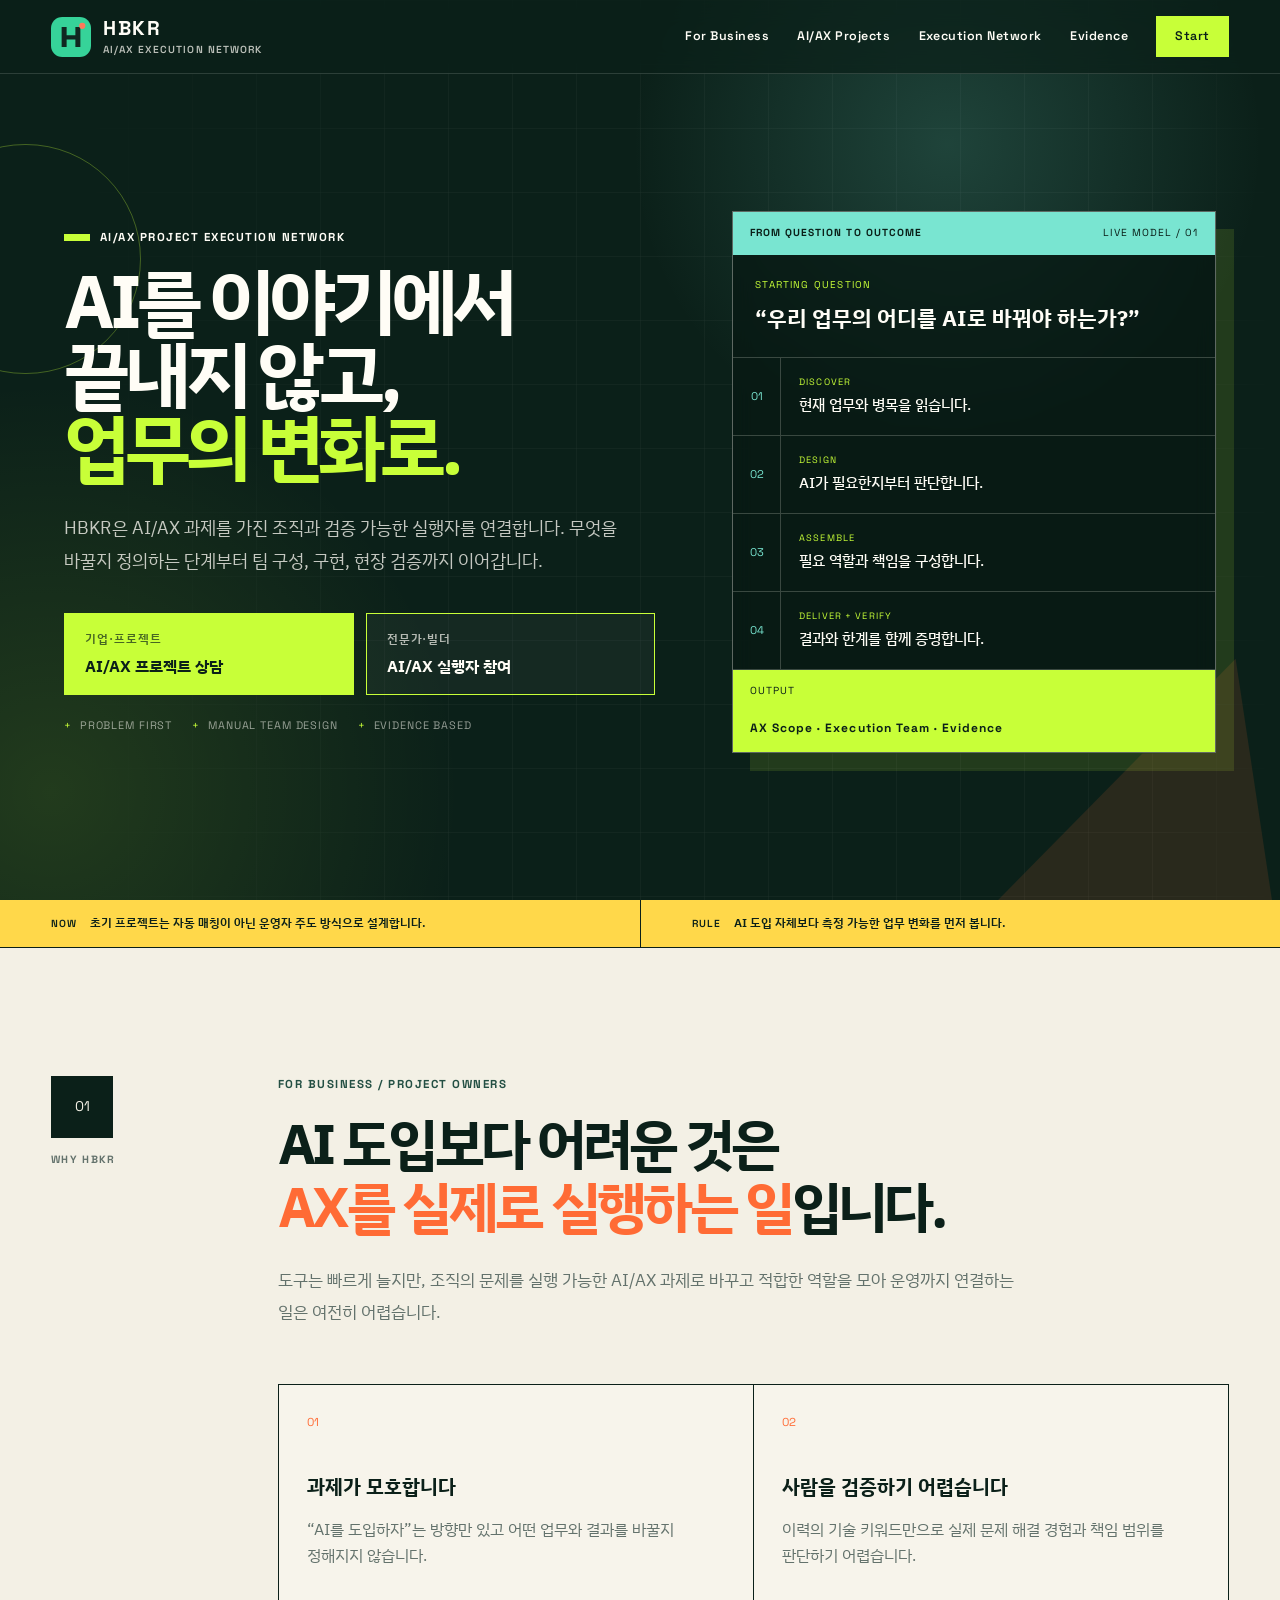
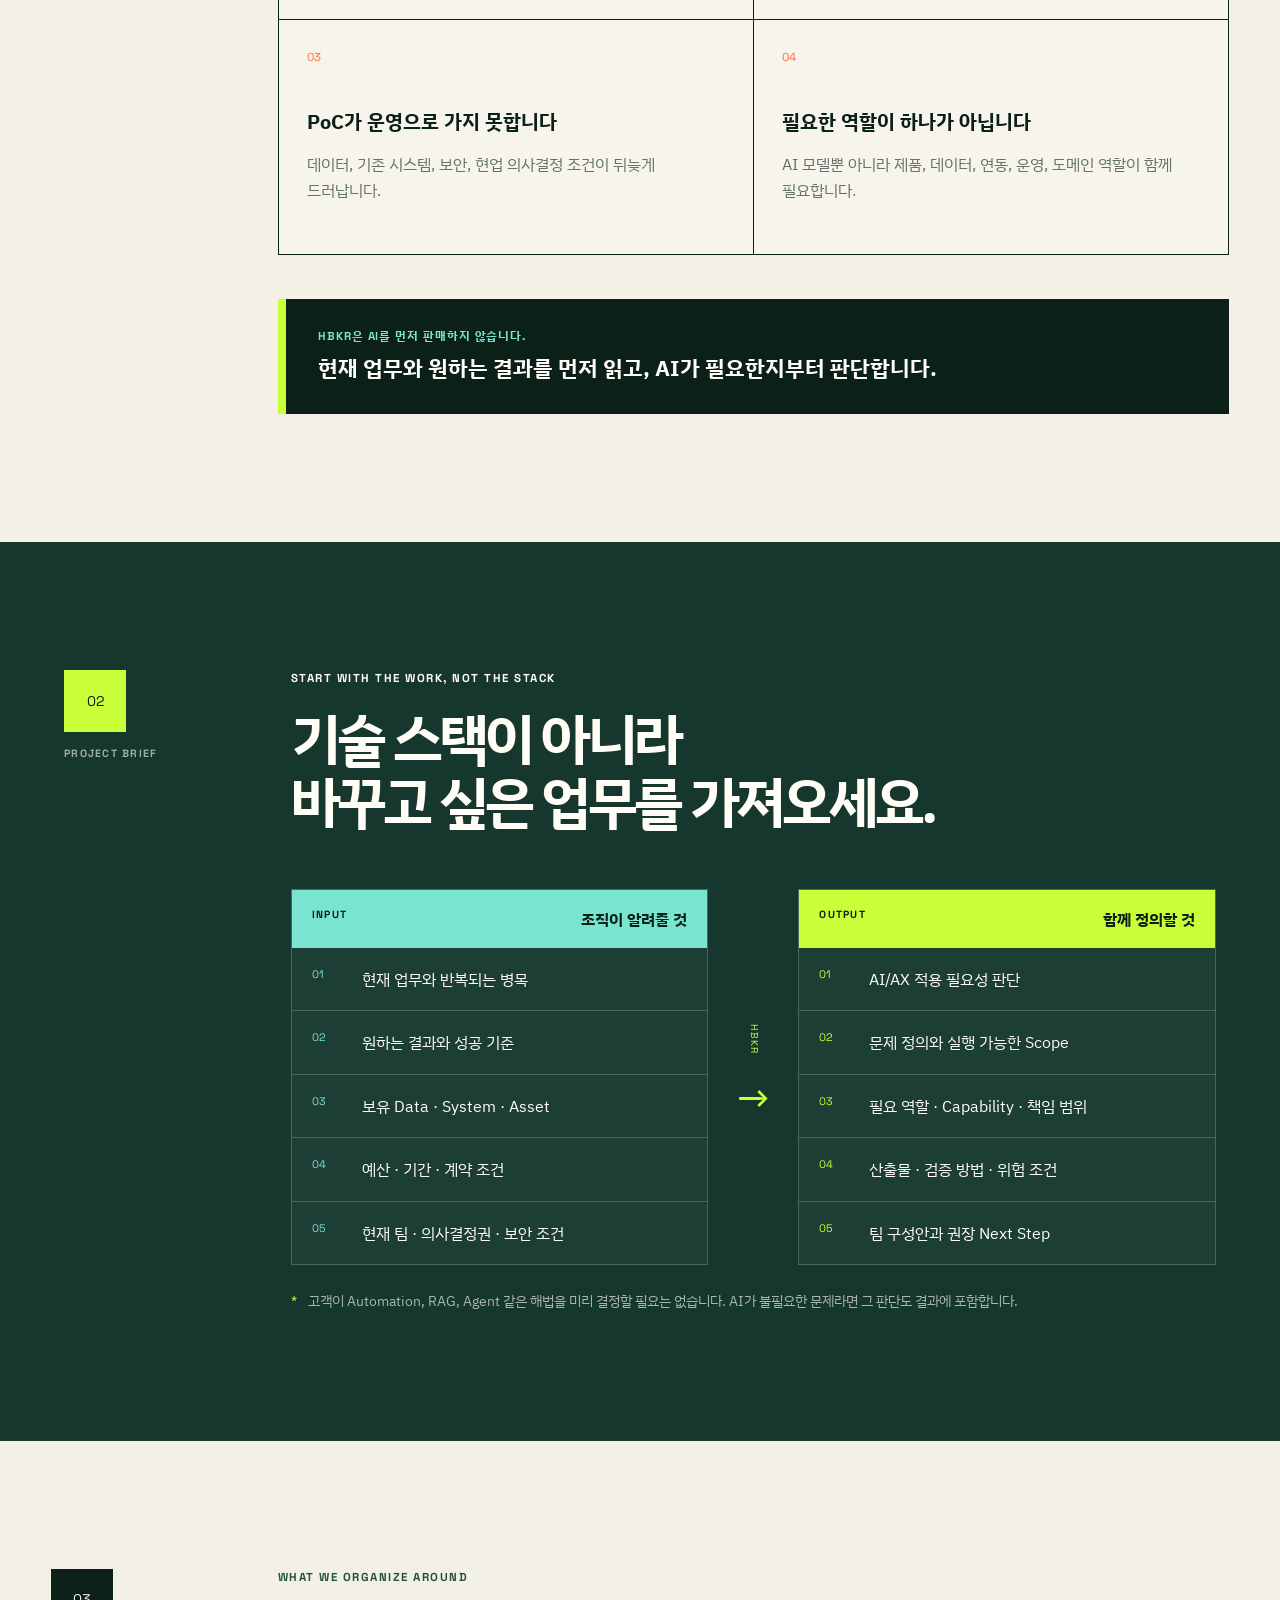
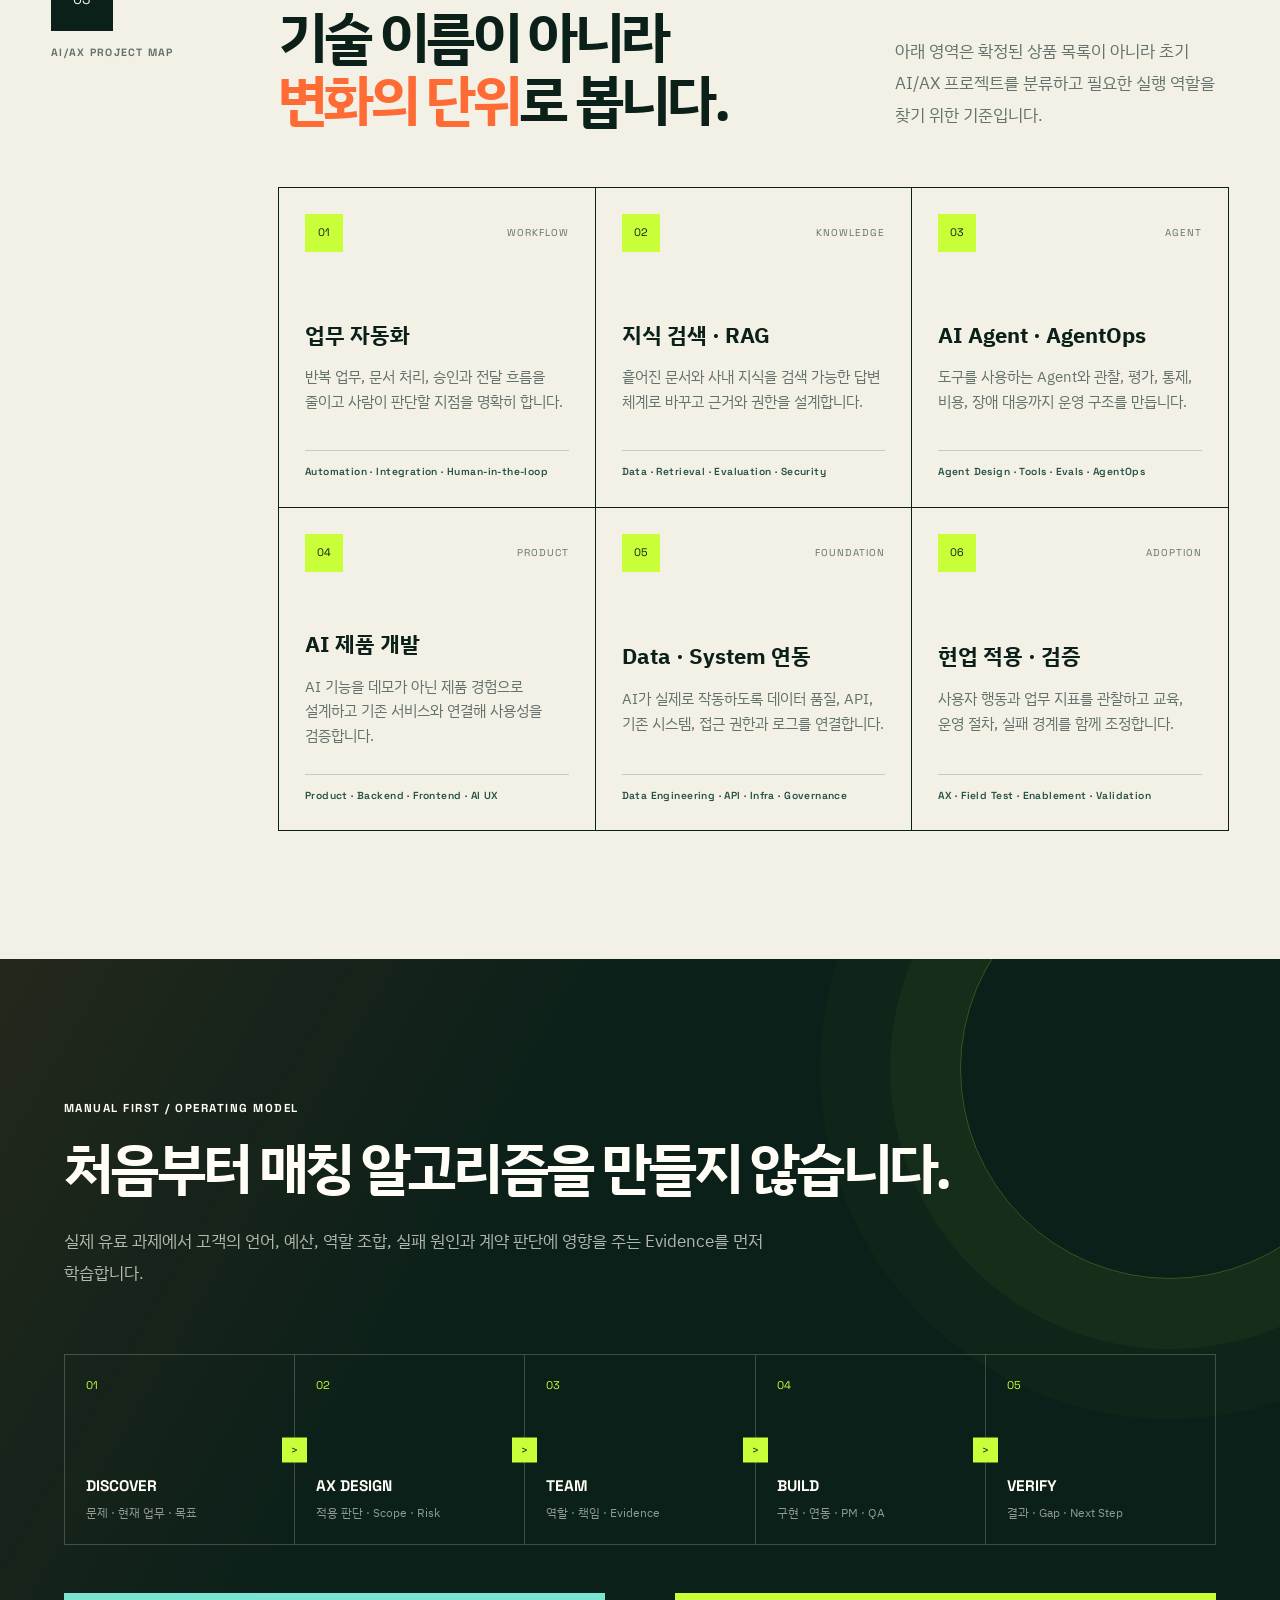
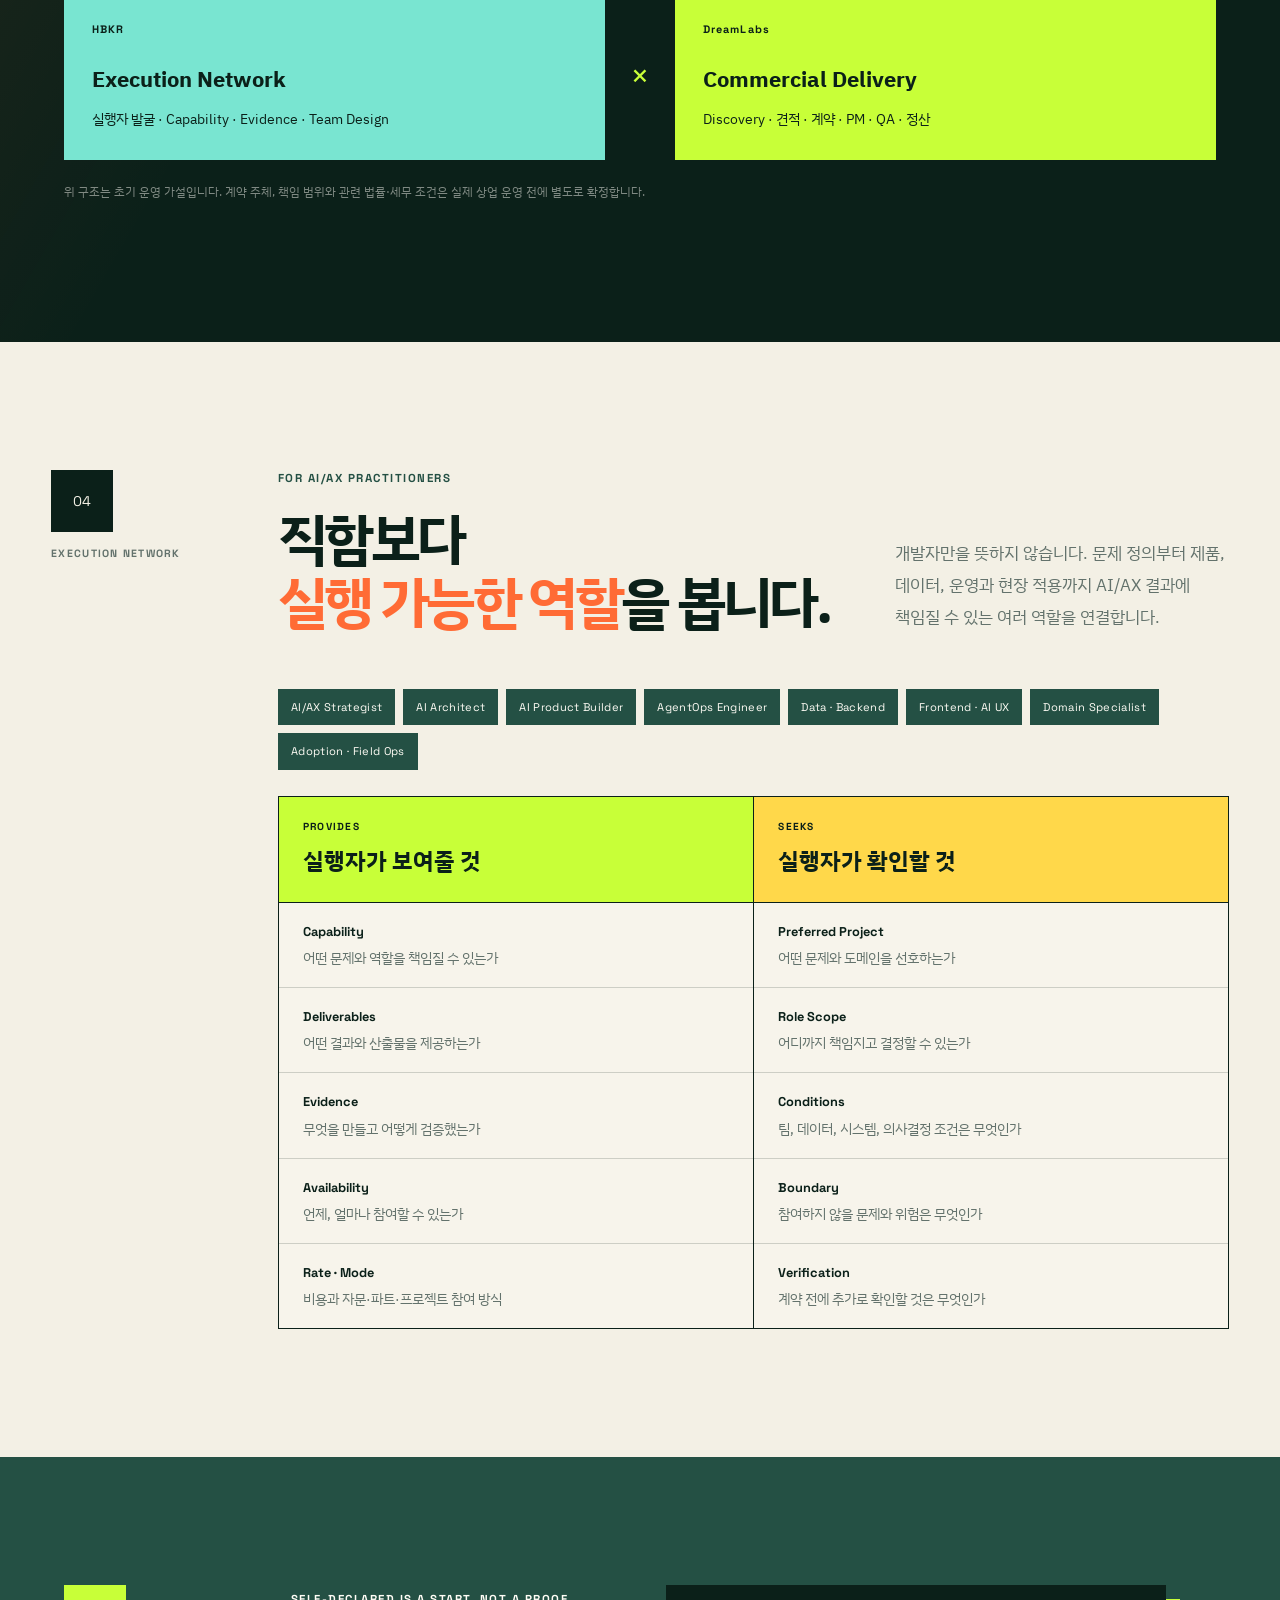
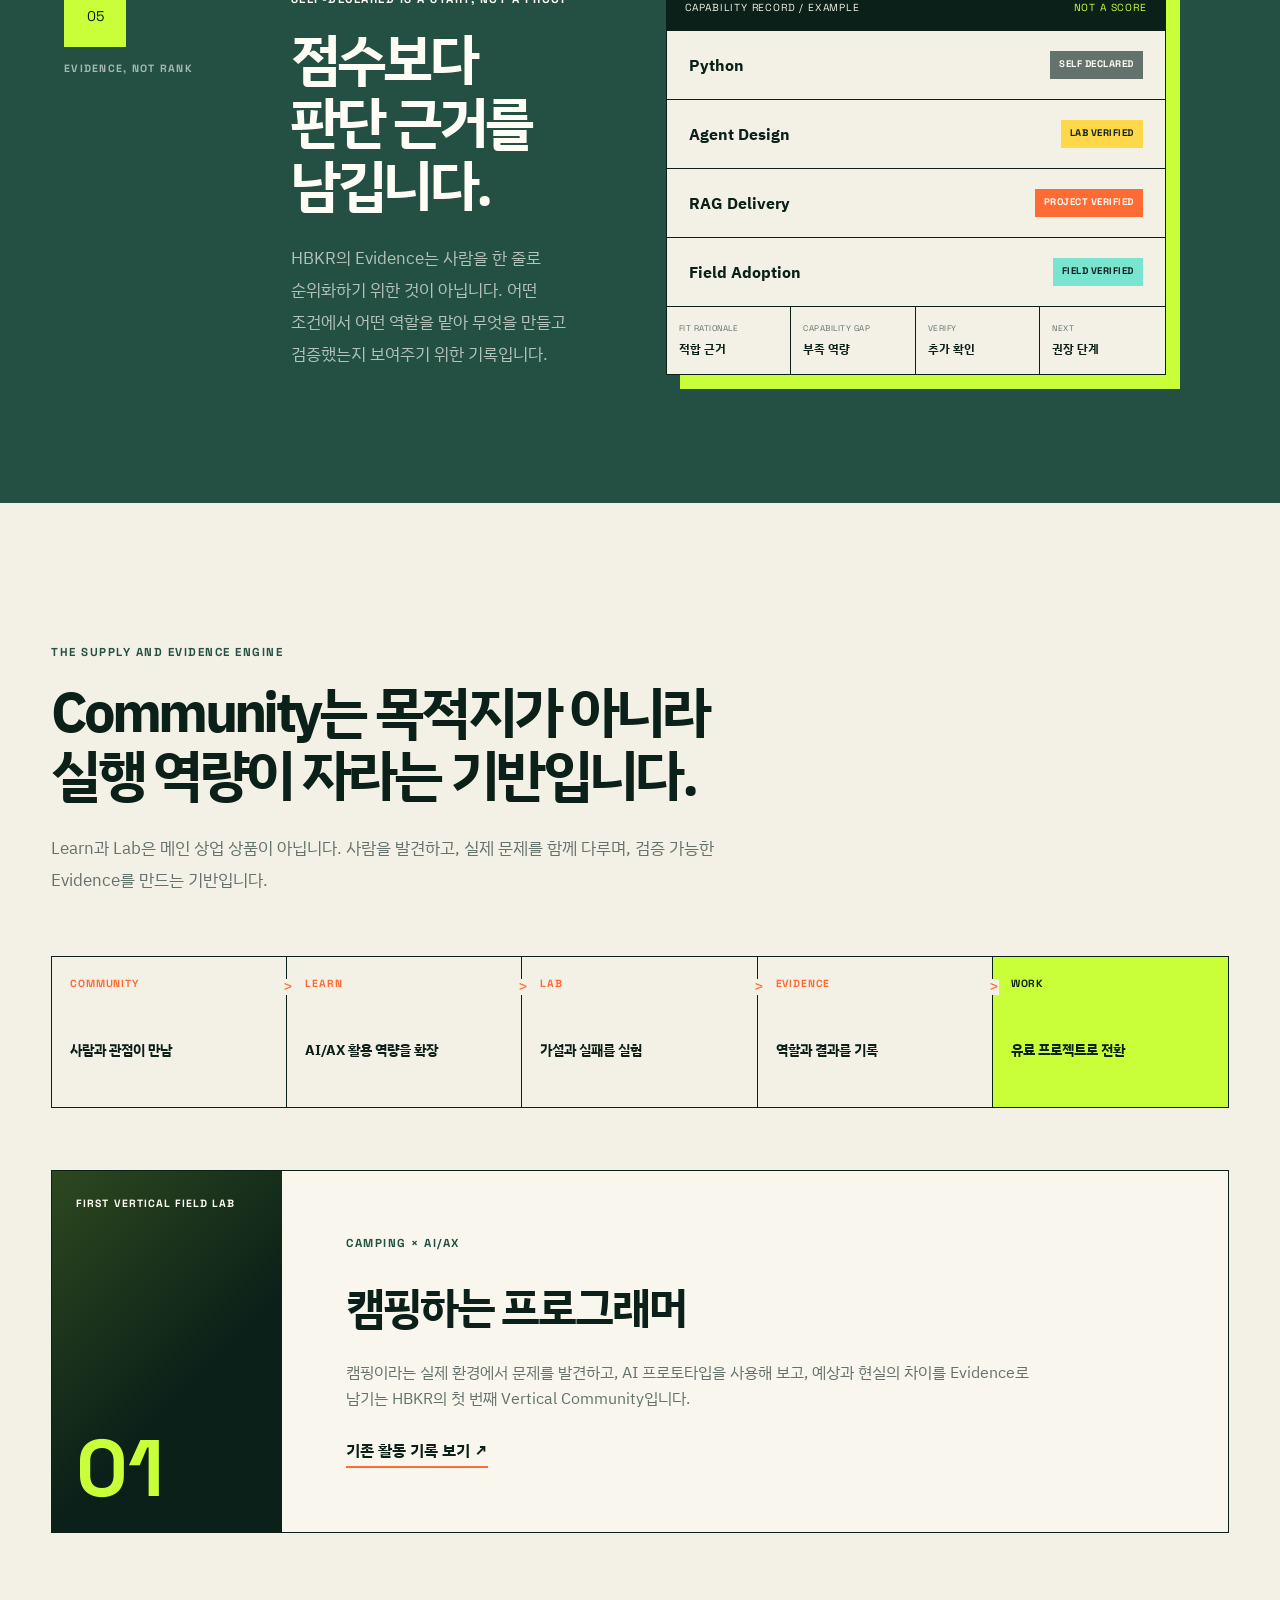
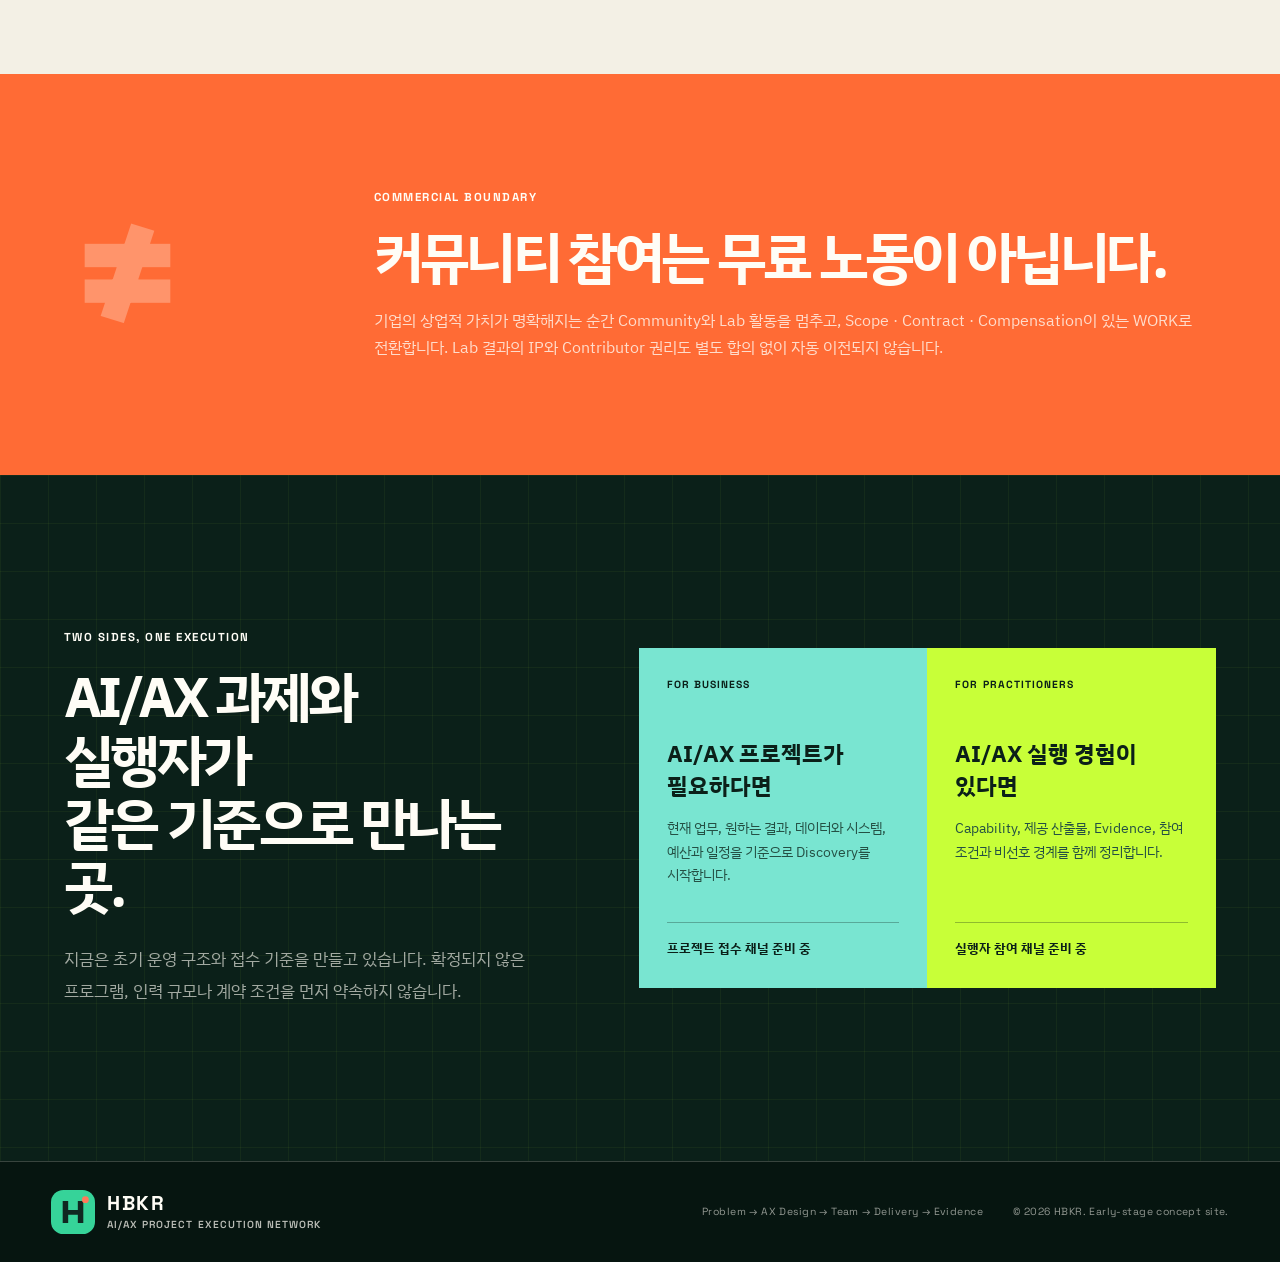
==== commit 53c3184d: "Reframe landing around AI AX execution" ====
--- a/index.html
+++ b/index.html
@@ -5,16 +5,16 @@
     <meta name="viewport" content="width=device-width, initial-scale=1" />
     <meta
       name="description"
-      content="HBKR은 AI를 배우고, 직접 만들고, 현장에서 검증하고, 실제 프로젝트로 연결하는 AI Builder / Project Community입니다."
+      content="HBKR은 AI/AX 과제를 가진 조직과 검증 가능한 실행자를 연결해 과제 정의, 팀 구성, 구현, 검증까지 이어가는 AI/AX 프로젝트 실행 네트워크입니다."
     />
-    <meta name="theme-color" content="#102821" />
+    <meta name="theme-color" content="#0b2019" />
     <meta property="og:type" content="website" />
-    <meta property="og:title" content="HBKR | Learn. Build. Prove. Work." />
+    <meta property="og:title" content="HBKR | AI/AX Project Execution Network" />
     <meta
       property="og:description"
-      content="AI를 배우고, 만들고, 현장에서 증명하고, 실제 일로 연결합니다."
+      content="AI를 이야기에서 끝내지 않고, 실제 업무의 변화로 연결합니다."
     />
-    <title>HBKR | Learn. Build. Prove. Work.</title>
+    <title>HBKR | AI/AX Project Execution Network</title>
     <link rel="icon" href="assets/hbkr-mark.svg" type="image/svg+xml" />
     <link rel="manifest" href="site.webmanifest" />
     <link rel="stylesheet" href="styles.css" />
@@ -28,7 +28,7 @@
         <img src="assets/hbkr-mark.svg" alt="" width="40" height="40" />
         <span>
           <strong>HBKR</strong>
-          <small>Builder Community</small>
+          <small>AI/AX Execution Network</small>
         </span>
       </a>
 
@@ -44,280 +44,432 @@
       </button>
 
       <nav class="site-nav" id="primary-navigation" aria-label="주요 메뉴" data-menu>
-        <a href="#learn">Learn</a>
-        <a href="#lab">Lab</a>
+        <a href="#business">For Business</a>
+        <a href="#capabilities">AI/AX Projects</a>
+        <a href="#network">Execution Network</a>
         <a href="#evidence">Evidence</a>
-        <a href="#work">Work</a>
-        <a href="#history">History</a>
+        <a class="nav-cta" href="#start">Start</a>
       </nav>
     </header>
 
     <main id="main">
       <section class="hero" id="top">
-        <div class="hero-noise" aria-hidden="true"></div>
+        <div class="hero-grid" aria-hidden="true"></div>
         <div class="hero-copy" data-reveal>
-          <p class="eyebrow"><span></span> AI BUILDER / PROJECT COMMUNITY</p>
+          <p class="eyebrow"><span></span> AI/AX PROJECT EXECUTION NETWORK</p>
           <h1>
-            배우고, 만들고,<br />
-            <em>현장에서 증명하고,</em><br />
-            실제 일로 연결합니다.
+            AI를 이야기에서<br />
+            끝내지 않고,<br />
+            <em>업무의 변화로.</em>
           </h1>
           <p class="hero-intro">
-            HBKR은 서로 다른 능력을 가진 사람들이 실제 문제를 함께 다루며
-            AI Capability와 결과의 Evidence를 쌓는 프로젝트 커뮤니티입니다.
-          </p>
-          <div class="hero-actions" aria-label="시작하기">
-            <a class="button button-primary" href="#learn">AI 배우기</a>
-            <a class="button button-secondary" href="#join">Builder 참여</a>
-            <a class="button button-ghost" href="#work">프로젝트 의뢰</a>
-          </div>
-        </div>
-
-        <aside class="lifecycle-board" aria-label="HBKR 활동 생애주기" data-reveal>
-          <div class="board-heading">
-            <span>HBKR LOOP</span>
-            <small>01 — 04</small>
+            HBKR은 AI/AX 과제를 가진 조직과 검증 가능한 실행자를 연결합니다.
+            무엇을 바꿀지 정의하는 단계부터 팀 구성, 구현, 현장 검증까지 이어갑니다.
+          </p>
+          <div class="hero-actions" aria-label="HBKR 시작하기">
+            <a class="button button-primary" href="#business">
+              <span>기업·프로젝트</span>
+              <strong>AI/AX 프로젝트 상담</strong>
+            </a>
+            <a class="button button-secondary" href="#network">
+              <span>전문가·빌더</span>
+              <strong>AI/AX 실행자 참여</strong>
+            </a>
+          </div>
+          <ul class="hero-principles" aria-label="HBKR 운영 원칙">
+            <li>Problem First</li>
+            <li>Manual Team Design</li>
+            <li>Evidence Based</li>
+          </ul>
+        </div>
+
+        <aside class="execution-console" aria-label="AI/AX 실행 흐름" data-reveal>
+          <header>
+            <p>FROM QUESTION TO OUTCOME</p>
+            <span>LIVE MODEL / 01</span>
+          </header>
+          <div class="console-question">
+            <small>STARTING QUESTION</small>
+            <strong>“우리 업무의 어디를 AI로 바꿔야 하는가?”</strong>
           </div>
           <ol>
             <li>
               <span>01</span>
-              <div><strong>LEARN</strong><small>AI를 실제로 사용합니다.</small></div>
+              <div><small>DISCOVER</small><strong>현재 업무와 병목을 읽습니다.</strong></div>
             </li>
             <li>
               <span>02</span>
-              <div><strong>BUILD</strong><small>문제를 정의하고 만듭니다.</small></div>
+              <div><small>DESIGN</small><strong>AI가 필요한지부터 판단합니다.</strong></div>
             </li>
             <li>
               <span>03</span>
-              <div><strong>PROVE</strong><small>사용자와 현장에서 검증합니다.</small></div>
+              <div><small>ASSEMBLE</small><strong>필요 역할과 책임을 구성합니다.</strong></div>
             </li>
             <li>
               <span>04</span>
-              <div><strong>WORK</strong><small>Evidence를 실제 일로 연결합니다.</small></div>
+              <div><small>DELIVER + VERIFY</small><strong>결과와 한계를 함께 증명합니다.</strong></div>
             </li>
           </ol>
-          <p>Learn. Build. Prove. Work.</p>
+          <footer>
+            <span>OUTPUT</span>
+            <strong>AX Scope · Execution Team · Evidence</strong>
+          </footer>
         </aside>
       </section>
 
-      <section class="field-note" aria-label="첫 번째 커뮤니티">
-        <p><span>FIRST VERTICAL</span> 캠핑하는 프로그래머</p>
-        <p>캠핑이라는 실제 환경에서 문제를 발견하고 AI를 시험하는 Field Lab</p>
-      </section>
-
-      <section class="section section-intro" id="community">
-        <div class="section-label" data-reveal>
+      <div class="signal-strip" aria-label="현재 운영 방향">
+        <p><span>NOW</span> 초기 프로젝트는 자동 매칭이 아닌 운영자 주도 방식으로 설계합니다.</p>
+        <p><span>RULE</span> AI 도입 자체보다 측정 가능한 업무 변화를 먼저 봅니다.</p>
+      </div>
+
+      <section class="section problem-section" id="business">
+        <div class="section-index" data-reveal>
           <span>01</span>
-          <p>ONE COMMUNITY,<br />DIFFERENT CAPABILITIES</p>
-        </div>
-        <div class="section-copy" data-reveal>
-          <p class="eyebrow eyebrow-dark">COMMUNITY PRINCIPLE</p>
-          <h2>사람에게 등급을 붙이지 않습니다.</h2>
-          <p class="lead">
-            AI 이해도는 활동 참여를 위한 하나의 기준일 뿐입니다. 개발, 도메인 지식,
-            콘텐츠, 디자인, 운영, 현장 검증 등 사람의 역량은 여러 축으로 봅니다.
-          </p>
-          <div class="capability-list" aria-label="역량의 여러 축">
-            <span>AI Capability</span><span>Development</span><span>Domain</span>
-            <span>Content</span><span>Design</span><span>Operation</span><span>Field Test</span>
-          </div>
-        </div>
-      </section>
-
-      <section class="section learning-section" id="learn">
-        <div class="section-heading" data-reveal>
-          <p class="eyebrow eyebrow-dark">LEARN / MEET / OBSERVE</p>
-          <h2>같은 목적, 서로 다른 참여 방식</h2>
+          <p>WHY HBKR</p>
+        </div>
+        <div class="section-main">
+          <div class="section-heading" data-reveal>
+            <p class="eyebrow eyebrow-dark">FOR BUSINESS / PROJECT OWNERS</p>
+            <h2>AI 도입보다 어려운 것은<br /><em>AX를 실제로 실행하는 일</em>입니다.</h2>
+            <p>
+              도구는 빠르게 늘지만, 조직의 문제를 실행 가능한 AI/AX 과제로 바꾸고
+              적합한 역할을 모아 운영까지 연결하는 일은 여전히 어렵습니다.
+            </p>
+          </div>
+
+          <div class="problem-grid">
+            <article data-reveal>
+              <span>01</span>
+              <h3>과제가 모호합니다</h3>
+              <p>“AI를 도입하자”는 방향만 있고 어떤 업무와 결과를 바꿀지 정해지지 않습니다.</p>
+            </article>
+            <article data-reveal>
+              <span>02</span>
+              <h3>사람을 검증하기 어렵습니다</h3>
+              <p>이력의 기술 키워드만으로 실제 문제 해결 경험과 책임 범위를 판단하기 어렵습니다.</p>
+            </article>
+            <article data-reveal>
+              <span>03</span>
+              <h3>PoC가 운영으로 가지 못합니다</h3>
+              <p>데이터, 기존 시스템, 보안, 현업 의사결정 조건이 뒤늦게 드러납니다.</p>
+            </article>
+            <article data-reveal>
+              <span>04</span>
+              <h3>필요한 역할이 하나가 아닙니다</h3>
+              <p>AI 모델뿐 아니라 제품, 데이터, 연동, 운영, 도메인 역할이 함께 필요합니다.</p>
+            </article>
+          </div>
+
+          <blockquote class="position-statement" data-reveal>
+            <p>HBKR은 AI를 먼저 판매하지 않습니다.</p>
+            <strong>현재 업무와 원하는 결과를 먼저 읽고, AI가 필요한지부터 판단합니다.</strong>
+          </blockquote>
+        </div>
+      </section>
+
+      <section class="section brief-section" aria-labelledby="brief-title">
+        <div class="section-index section-index-light" data-reveal>
+          <span>02</span>
+          <p>PROJECT BRIEF</p>
+        </div>
+        <div class="section-main">
+          <div class="section-heading section-heading-light" data-reveal>
+            <p class="eyebrow">START WITH THE WORK, NOT THE STACK</p>
+            <h2 id="brief-title">기술 스택이 아니라<br />바꾸고 싶은 업무를 가져오세요.</h2>
+          </div>
+
+          <div class="brief-exchange" data-reveal>
+            <article class="brief-input">
+              <header><span>INPUT</span><strong>조직이 알려줄 것</strong></header>
+              <ul>
+                <li><span>01</span>현재 업무와 반복되는 병목</li>
+                <li><span>02</span>원하는 결과와 성공 기준</li>
+                <li><span>03</span>보유 Data · System · Asset</li>
+                <li><span>04</span>예산 · 기간 · 계약 조건</li>
+                <li><span>05</span>현재 팀 · 의사결정권 · 보안 조건</li>
+              </ul>
+            </article>
+            <div class="exchange-arrow" aria-hidden="true"><span>HBKR</span><i>→</i></div>
+            <article class="brief-output">
+              <header><span>OUTPUT</span><strong>함께 정의할 것</strong></header>
+              <ul>
+                <li><span>01</span>AI/AX 적용 필요성 판단</li>
+                <li><span>02</span>문제 정의와 실행 가능한 Scope</li>
+                <li><span>03</span>필요 역할 · Capability · 책임 범위</li>
+                <li><span>04</span>산출물 · 검증 방법 · 위험 조건</li>
+                <li><span>05</span>팀 구성안과 권장 Next Step</li>
+              </ul>
+            </article>
+          </div>
+          <p class="brief-note" data-reveal>
+            고객이 Automation, RAG, Agent 같은 해법을 미리 결정할 필요는 없습니다.
+            AI가 불필요한 문제라면 그 판단도 결과에 포함합니다.
+          </p>
+        </div>
+      </section>
+
+      <section class="section capability-section" id="capabilities">
+        <div class="section-index" data-reveal>
+          <span>03</span>
+          <p>AI/AX PROJECT MAP</p>
+        </div>
+        <div class="section-main">
+          <div class="section-heading heading-split" data-reveal>
+            <div>
+              <p class="eyebrow eyebrow-dark">WHAT WE ORGANIZE AROUND</p>
+              <h2>기술 이름이 아니라<br /><em>변화의 단위</em>로 봅니다.</h2>
+            </div>
+            <p>
+              아래 영역은 확정된 상품 목록이 아니라 초기 AI/AX 프로젝트를 분류하고
+              필요한 실행 역할을 찾기 위한 기준입니다.
+            </p>
+          </div>
+
+          <div class="capability-grid">
+            <article data-reveal>
+              <header><span>01</span><small>WORKFLOW</small></header>
+              <h3>업무 자동화</h3>
+              <p>반복 업무, 문서 처리, 승인과 전달 흐름을 줄이고 사람이 판단할 지점을 명확히 합니다.</p>
+              <footer>Automation · Integration · Human-in-the-loop</footer>
+            </article>
+            <article data-reveal>
+              <header><span>02</span><small>KNOWLEDGE</small></header>
+              <h3>지식 검색 · RAG</h3>
+              <p>흩어진 문서와 사내 지식을 검색 가능한 답변 체계로 바꾸고 근거와 권한을 설계합니다.</p>
+              <footer>Data · Retrieval · Evaluation · Security</footer>
+            </article>
+            <article data-reveal>
+              <header><span>03</span><small>AGENT</small></header>
+              <h3>AI Agent · AgentOps</h3>
+              <p>도구를 사용하는 Agent와 관찰, 평가, 통제, 비용, 장애 대응까지 운영 구조를 만듭니다.</p>
+              <footer>Agent Design · Tools · Evals · AgentOps</footer>
+            </article>
+            <article data-reveal>
+              <header><span>04</span><small>PRODUCT</small></header>
+              <h3>AI 제품 개발</h3>
+              <p>AI 기능을 데모가 아닌 제품 경험으로 설계하고 기존 서비스와 연결해 사용성을 검증합니다.</p>
+              <footer>Product · Backend · Frontend · AI UX</footer>
+            </article>
+            <article data-reveal>
+              <header><span>05</span><small>FOUNDATION</small></header>
+              <h3>Data · System 연동</h3>
+              <p>AI가 실제로 작동하도록 데이터 품질, API, 기존 시스템, 접근 권한과 로그를 연결합니다.</p>
+              <footer>Data Engineering · API · Infra · Governance</footer>
+            </article>
+            <article data-reveal>
+              <header><span>06</span><small>ADOPTION</small></header>
+              <h3>현업 적용 · 검증</h3>
+              <p>사용자 행동과 업무 지표를 관찰하고 교육, 운영 절차, 실패 경계를 함께 조정합니다.</p>
+              <footer>AX · Field Test · Enablement · Validation</footer>
+            </article>
+          </div>
+        </div>
+      </section>
+
+      <section class="execution-section" aria-labelledby="execution-title">
+        <div class="execution-heading" data-reveal>
+          <p class="eyebrow">MANUAL FIRST / OPERATING MODEL</p>
+          <h2 id="execution-title">처음부터 매칭 알고리즘을 만들지 않습니다.</h2>
           <p>
-            모두를 한 수준에 맞추지 않습니다. 필요한 활동에서 만나고, 결과는 다시
-            커뮤니티 전체에 공유합니다.
-          </p>
-        </div>
-
-        <div class="track-grid">
-          <article class="track-card track-foundation" data-reveal>
-            <p class="track-index">F / 01</p>
-            <h3>Foundation</h3>
-            <p>AI 입문부터 실제 문제 해결까지. 강의보다 문제 기반 실습을 지향합니다.</p>
-            <ul>
-              <li>Context · Prompt · Task 이해</li>
-              <li>AI 결과 검증과 반복 개선</li>
-              <li>문서·이미지·간단한 자동화</li>
-              <li>실제 캠핑 문제로 적용해보기</li>
-            </ul>
-            <p class="track-note">동시에 초보 사용자의 행동을 관찰하는 AI User Living Lab</p>
-          </article>
-
-          <article class="track-card track-builder" data-reveal>
-            <p class="track-index">B / 02</p>
-            <h3>Applied · Builder · Lab</h3>
-            <p>AI 이해도가 높은 참여자가 실제 시스템과 서비스를 실험합니다.</p>
-            <ul>
-              <li>Problem Definition · AI 기능 설계</li>
-              <li>Automation · Agent · RAG</li>
-              <li>API · Data · Tool Integration</li>
-              <li>MVP · Validation · Field Test</li>
-            </ul>
-            <p class="track-note">기술 시연이 아니라 사용할 수 있는 결과와 실패 기록을 남깁니다.</p>
-          </article>
-
-          <article class="track-card track-all" data-reveal>
-            <p class="track-index">A / 03</p>
-            <h3>All Hands</h3>
-            <p>AI 수준과 관계없이 커뮤니티가 함께 만나는 공유와 현장 활동입니다.</p>
-            <ul>
-              <li>캠핑 · Networking</li>
-              <li>활동 공유 · Demo</li>
-              <li>프로젝트 아이디어</li>
-              <li>Field Test · 운영 논의</li>
-            </ul>
-            <p class="track-note">다른 관점과 경험이 실제 문제를 더 정확하게 만듭니다.</p>
-          </article>
-        </div>
-      </section>
-
-      <section class="section lab-section" id="lab">
-        <div class="lab-copy" data-reveal>
-          <p class="eyebrow">FIRST FIELD LAB</p>
-          <h2>캠핑하는 프로그래머</h2>
-          <p class="lead">
-            캠핑을 좋아하는 사람들이 AI와 개발, 기획, 콘텐츠, 현장 경험을 활용해
-            캠핑 문화에 기여하는 HBKR의 첫 번째 Vertical Community입니다.
-          </p>
-          <p>
-            작은 모임으로 시작해 두 번의 오프라인 활동을 진행했습니다. 온라인의
-            아이디어를 실제 캠핑에서 사용해 보고, 예상과 현실의 차이를 Evidence로 남깁니다.
-          </p>
-          <a class="text-link" href="https://www.ilhoko.com/" target="_blank" rel="noreferrer">
-            캠핑하는 프로그래머 기존 기록 보기 <span aria-hidden="true">↗</span>
-          </a>
-        </div>
-
-        <article class="experiment-card" data-reveal>
-          <header>
-            <p>EXPERIMENT FORMAT / EXAMPLE</p>
-            <span>#001</span>
-          </header>
-          <h3>Camping Checklist AI</h3>
-          <dl>
-            <div><dt>Problem</dt><dd>캠핑 조건에 따라 준비물 누락이 반복된다.</dd></div>
-            <div><dt>Hypothesis</dt><dd>AI가 조건을 이해하면 누락을 줄일 수 있다.</dd></div>
-            <div><dt>Prototype</dt><dd>간단한 Web 또는 AI Workflow</dd></div>
-            <div><dt>Field Test</dt><dd>실제 캠핑 준비 과정에서 사용</dd></div>
-            <div><dt>Measure</dt><dd>누락 · 과추천 · 오류 · 재사용 의향</dd></div>
-          </dl>
-          <p class="experiment-result">RESULT → Evidence / What Failed / Next</p>
-        </article>
-      </section>
-
-      <section class="section evidence-section" id="evidence">
-        <div class="section-heading evidence-heading" data-reveal>
-          <p class="eyebrow eyebrow-dark">SELF-DECLARED ≠ VERIFIED</p>
-          <h2>할 수 있다는 말보다,<br />해본 흔적을 연결합니다.</h2>
-          <p>
-            Lab, Project, Field Test와 동료 검토를 통해 Skill의 근거를 축적합니다.
-            완벽한 점수보다 어떤 조건에서 무엇을 했는지가 중요합니다.
-          </p>
-        </div>
-
-        <div class="evidence-profile" data-reveal>
-          <div class="profile-head">
-            <span class="avatar" aria-hidden="true">HB</span>
-            <div>
-              <p>MEMBER PROFILE / EXAMPLE</p>
-              <h3>AI Builder + Camping Domain</h3>
-            </div>
-          </div>
-          <div class="skill-row"><span>Python</span><strong class="status-self">SELF DECLARED</strong></div>
-          <div class="skill-row"><span>Agent Design</span><strong class="status-lab">LAB VERIFIED</strong></div>
-          <div class="skill-row"><span>RAG</span><strong class="status-project">PROJECT VERIFIED</strong></div>
-          <div class="skill-row"><span>Camping Domain</span><strong class="status-field">FIELD VERIFIED</strong></div>
-          <footer>
-            <span>Evidence</span>
-            <p>Experiment · Project · Field Test · Peer Review</p>
-          </footer>
-        </div>
-      </section>
-
-      <section class="section work-section" id="work">
-        <div class="work-heading" data-reveal>
-          <p class="eyebrow">WORK / BOUTIQUE NETWORK</p>
-          <h2>처음에는 플랫폼이 아니라<br />사람이 직접 연결합니다.</h2>
-          <p>
-            초기에는 DreamLabs가 고객의 문제를 정의하고, HBKR Work Network에서 필요한
-            역할을 찾아 팀을 구성하는 Managed Outsourcing 방식으로 운영을 검증합니다.
-          </p>
-        </div>
-
-        <ol class="work-flow" data-reveal>
-          <li><span>01</span><strong>Project Request</strong><small>기술보다 문제를 설명</small></li>
-          <li><span>02</span><strong>Discovery</strong><small>AI 필요성·데이터 확인</small></li>
-          <li><span>03</span><strong>Scope</strong><small>산출물·예산·일정 정의</small></li>
-          <li><span>04</span><strong>Team</strong><small>Evidence 기반 역할 구성</small></li>
-          <li><span>05</span><strong>Delivery</strong><small>PM·QA·상업적 책임</small></li>
-          <li><span>06</span><strong>Evidence</strong><small>결과와 실패를 다음 매칭에</small></li>
+            실제 유료 과제에서 고객의 언어, 예산, 역할 조합, 실패 원인과 계약 판단에
+            영향을 주는 Evidence를 먼저 학습합니다.
+          </p>
+        </div>
+
+        <ol class="delivery-flow" data-reveal>
+          <li><span>01</span><strong>DISCOVER</strong><small>문제 · 현재 업무 · 목표</small></li>
+          <li><span>02</span><strong>AX DESIGN</strong><small>적용 판단 · Scope · Risk</small></li>
+          <li><span>03</span><strong>TEAM</strong><small>역할 · 책임 · Evidence</small></li>
+          <li><span>04</span><strong>BUILD</strong><small>구현 · 연동 · PM · QA</small></li>
+          <li><span>05</span><strong>VERIFY</strong><small>결과 · Gap · Next Step</small></li>
         </ol>
 
-        <div class="work-split" data-reveal>
+        <div class="operating-model" data-reveal>
           <article>
             <p>HBKR</p>
-            <h3>사람과 Evidence</h3>
-            <span>Community · Learn · Lab · Talent Pool · Matching</span>
+            <h3>Execution Network</h3>
+            <span>실행자 발굴 · Capability · Evidence · Team Design</span>
           </article>
+          <div aria-hidden="true">×</div>
           <article>
             <p>DreamLabs</p>
-            <h3>계약과 Delivery</h3>
+            <h3>Commercial Delivery</h3>
             <span>Discovery · 견적 · 계약 · PM · QA · 정산</span>
           </article>
         </div>
-      </section>
-
-      <section class="commercial-boundary" aria-labelledby="boundary-title">
-        <p class="boundary-mark" aria-hidden="true">≠</p>
+        <p class="model-caveat" data-reveal>
+          위 구조는 초기 운영 가설입니다. 계약 주체, 책임 범위와 관련 법률·세무 조건은
+          실제 상업 운영 전에 별도로 확정합니다.
+        </p>
+      </section>
+
+      <section class="section network-section" id="network">
+        <div class="section-index" data-reveal>
+          <span>04</span>
+          <p>EXECUTION NETWORK</p>
+        </div>
+        <div class="section-main">
+          <div class="section-heading heading-split" data-reveal>
+            <div>
+              <p class="eyebrow eyebrow-dark">FOR AI/AX PRACTITIONERS</p>
+              <h2>직함보다<br /><em>실행 가능한 역할</em>을 봅니다.</h2>
+            </div>
+            <p>
+              개발자만을 뜻하지 않습니다. 문제 정의부터 제품, 데이터, 운영과 현장 적용까지
+              AI/AX 결과에 책임질 수 있는 여러 역할을 연결합니다.
+            </p>
+          </div>
+
+          <div class="role-marquee" aria-label="AI/AX 실행 역할" data-reveal>
+            <span>AI/AX Strategist</span>
+            <span>AI Architect</span>
+            <span>AI Product Builder</span>
+            <span>AgentOps Engineer</span>
+            <span>Data · Backend</span>
+            <span>Frontend · AI UX</span>
+            <span>Domain Specialist</span>
+            <span>Adoption · Field Ops</span>
+          </div>
+
+          <div class="talent-sides">
+            <article class="talent-offer" data-reveal>
+              <header><span>PROVIDES</span><h3>실행자가 보여줄 것</h3></header>
+              <ul>
+                <li><strong>Capability</strong><span>어떤 문제와 역할을 책임질 수 있는가</span></li>
+                <li><strong>Deliverables</strong><span>어떤 결과와 산출물을 제공하는가</span></li>
+                <li><strong>Evidence</strong><span>무엇을 만들고 어떻게 검증했는가</span></li>
+                <li><strong>Availability</strong><span>언제, 얼마나 참여할 수 있는가</span></li>
+                <li><strong>Rate · Mode</strong><span>비용과 자문·파트·프로젝트 참여 방식</span></li>
+              </ul>
+            </article>
+            <article class="talent-seeks" data-reveal>
+              <header><span>SEEKS</span><h3>실행자가 확인할 것</h3></header>
+              <ul>
+                <li><strong>Preferred Project</strong><span>어떤 문제와 도메인을 선호하는가</span></li>
+                <li><strong>Role Scope</strong><span>어디까지 책임지고 결정할 수 있는가</span></li>
+                <li><strong>Conditions</strong><span>팀, 데이터, 시스템, 의사결정 조건은 무엇인가</span></li>
+                <li><strong>Boundary</strong><span>참여하지 않을 문제와 위험은 무엇인가</span></li>
+                <li><strong>Verification</strong><span>계약 전에 추가로 확인할 것은 무엇인가</span></li>
+              </ul>
+            </article>
+          </div>
+        </div>
+      </section>
+
+      <section class="section evidence-section" id="evidence">
+        <div class="section-index section-index-light" data-reveal>
+          <span>05</span>
+          <p>EVIDENCE, NOT RANK</p>
+        </div>
+        <div class="section-main evidence-layout">
+          <div class="section-heading section-heading-light" data-reveal>
+            <p class="eyebrow">SELF-DECLARED IS A START, NOT A PROOF</p>
+            <h2>점수보다<br />판단 근거를 남깁니다.</h2>
+            <p>
+              HBKR의 Evidence는 사람을 한 줄로 순위화하기 위한 것이 아닙니다.
+              어떤 조건에서 어떤 역할을 맡아 무엇을 만들고 검증했는지 보여주기 위한 기록입니다.
+            </p>
+          </div>
+
+          <div class="evidence-board" data-reveal>
+            <header>
+              <p>CAPABILITY RECORD / EXAMPLE</p>
+              <span>NOT A SCORE</span>
+            </header>
+            <div class="evidence-row">
+              <strong>Python</strong><span class="tag tag-self">SELF DECLARED</span>
+            </div>
+            <div class="evidence-row">
+              <strong>Agent Design</strong><span class="tag tag-lab">LAB VERIFIED</span>
+            </div>
+            <div class="evidence-row">
+              <strong>RAG Delivery</strong><span class="tag tag-project">PROJECT VERIFIED</span>
+            </div>
+            <div class="evidence-row">
+              <strong>Field Adoption</strong><span class="tag tag-field">FIELD VERIFIED</span>
+            </div>
+            <footer>
+              <div><small>FIT RATIONALE</small><strong>적합 근거</strong></div>
+              <div><small>CAPABILITY GAP</small><strong>부족 역량</strong></div>
+              <div><small>VERIFY</small><strong>추가 확인</strong></div>
+              <div><small>NEXT</small><strong>권장 단계</strong></div>
+            </footer>
+          </div>
+        </div>
+      </section>
+
+      <section class="ecosystem-section" aria-labelledby="ecosystem-title">
+        <div class="ecosystem-heading" data-reveal>
+          <p class="eyebrow eyebrow-dark">THE SUPPLY AND EVIDENCE ENGINE</p>
+          <h2 id="ecosystem-title">Community는 목적지가 아니라<br />실행 역량이 자라는 기반입니다.</h2>
+          <p>
+            Learn과 Lab은 메인 상업 상품이 아닙니다. 사람을 발견하고, 실제 문제를 함께 다루며,
+            검증 가능한 Evidence를 만드는 기반입니다.
+          </p>
+        </div>
+
+        <ol class="ecosystem-flow" data-reveal>
+          <li><span>COMMUNITY</span><strong>사람과 관점이 만남</strong></li>
+          <li><span>LEARN</span><strong>AI/AX 활용 역량을 확장</strong></li>
+          <li><span>LAB</span><strong>가설과 실패를 실험</strong></li>
+          <li><span>EVIDENCE</span><strong>역할과 결과를 기록</strong></li>
+          <li class="flow-work"><span>WORK</span><strong>유료 프로젝트로 전환</strong></li>
+        </ol>
+
+        <div class="field-lab" data-reveal>
+          <div class="field-lab-label">
+            <span>FIRST VERTICAL FIELD LAB</span>
+            <strong>01</strong>
+          </div>
+          <div>
+            <p class="eyebrow eyebrow-dark">CAMPING × AI/AX</p>
+            <h3>캠핑하는 프로그래머</h3>
+            <p>
+              캠핑이라는 실제 환경에서 문제를 발견하고, AI 프로토타입을 사용해 보고,
+              예상과 현실의 차이를 Evidence로 남기는 HBKR의 첫 번째 Vertical Community입니다.
+            </p>
+            <a href="https://www.ilhoko.com/" target="_blank" rel="noreferrer">
+              기존 활동 기록 보기 <span aria-hidden="true">↗</span>
+            </a>
+          </div>
+        </div>
+      </section>
+
+      <section class="boundary-section" aria-labelledby="boundary-title">
+        <div class="boundary-symbol" aria-hidden="true">≠</div>
         <div data-reveal>
-          <p class="eyebrow eyebrow-dark">NON-NEGOTIABLE</p>
+          <p class="eyebrow">COMMERCIAL BOUNDARY</p>
           <h2 id="boundary-title">커뮤니티 참여는 무료 노동이 아닙니다.</h2>
           <p>
-            기업의 상업적 가치가 명확해지는 순간 Community/Lab 활동을 멈추고,
+            기업의 상업적 가치가 명확해지는 순간 Community와 Lab 활동을 멈추고,
             Scope · Contract · Compensation이 있는 WORK로 전환합니다. Lab 결과의 IP와
             Contributor 권리도 별도 합의 없이 자동 이전되지 않습니다.
           </p>
         </div>
       </section>
 
-      <section class="section history-section" id="history">
-        <div class="history-title" data-reveal>
-          <p class="eyebrow eyebrow-dark">FROM 2002, FORWARD</p>
-          <h2>HungryBoxer의 기억을<br />지우지 않고 이어갑니다.</h2>
-        </div>
-        <div class="history-story" data-reveal>
-          <article>
-            <span>THEN</span>
-            <h3>HungryBoxer</h3>
-            <p>개발자들이 모이고, 배우고, 무언가 만들어보려 했던 개발자 커뮤니티.</p>
+      <section class="start-section" id="start">
+        <div class="start-heading" data-reveal>
+          <p class="eyebrow">TWO SIDES, ONE EXECUTION</p>
+          <h2>AI/AX 과제와 실행자가<br />같은 기준으로 만나는 곳.</h2>
+          <p>
+            지금은 초기 운영 구조와 접수 기준을 만들고 있습니다. 확정되지 않은 프로그램,
+            인력 규모나 계약 조건을 먼저 약속하지 않습니다.
+          </p>
+        </div>
+        <div class="start-paths">
+          <article data-reveal>
+            <span>FOR BUSINESS</span>
+            <h3>AI/AX 프로젝트가 필요하다면</h3>
+            <p>현재 업무, 원하는 결과, 데이터와 시스템, 예산과 일정을 기준으로 Discovery를 시작합니다.</p>
+            <strong>프로젝트 접수 채널 준비 중</strong>
           </article>
-          <i aria-hidden="true">→</i>
-          <article>
-            <span>NOW</span>
-            <h3>HBKR</h3>
-            <p>AI 시대에 배우고, 만들고, 검증하고, 실제 일로 연결하는 Builder Community.</p>
+          <article data-reveal>
+            <span>FOR PRACTITIONERS</span>
+            <h3>AI/AX 실행 경험이 있다면</h3>
+            <p>Capability, 제공 산출물, Evidence, 참여 조건과 비선호 경계를 함께 정리합니다.</p>
+            <strong>실행자 참여 채널 준비 중</strong>
           </article>
-        </div>
-      </section>
-
-      <section class="join-section" id="join">
-        <div class="join-copy" data-reveal>
-          <p class="eyebrow">BUILDING IN PUBLIC</p>
-          <h2>작게 시작하고,<br />실제 활동으로 증명합니다.</h2>
-          <p>
-            지금은 초기 구조를 만들고 있습니다. 참여·의뢰 양식은 다음 단계에서 연결하며,
-            확정되지 않은 프로그램이나 혜택을 먼저 약속하지 않습니다.
-          </p>
-        </div>
-        <div class="join-options" data-reveal>
-          <a href="#learn"><span>01</span><strong>AI 배우기</strong><small>Foundation 활동 살펴보기</small></a>
-          <a href="#lab"><span>02</span><strong>Builder 참여</strong><small>Lab과 Field Test 이해하기</small></a>
-          <a href="#work"><span>03</span><strong>프로젝트 의뢰</strong><small>Discovery 방식 확인하기</small></a>
         </div>
       </section>
     </main>
@@ -325,9 +477,9 @@
     <footer class="site-footer">
       <div class="footer-brand">
         <img src="assets/hbkr-mark.svg" alt="" width="44" height="44" />
-        <p><strong>HBKR</strong><span>Learn. Build. Prove. Work.</span></p>
+        <p><strong>HBKR</strong><span>AI/AX Project Execution Network</span></p>
       </div>
-      <p>AI Builder / Project Community</p>
+      <p>Problem → AX Design → Team → Delivery → Evidence</p>
       <p>© <span data-year></span> HBKR. Early-stage concept site.</p>
     </footer>
   </body>
--- a/styles.css
+++ b/styles.css
@@ -1,40 +1,44 @@
-@import url("https://fonts.googleapis.com/css2?family=IBM+Plex+Sans+KR:wght@300;400;500;600;700&family=Space+Grotesk:wght@500;600;700&display=swap");
+@import url("https://fonts.googleapis.com/css2?family=IBM+Plex+Sans+KR:wght@400;500;600;700&family=Space+Grotesk:wght@500;600;700&display=swap");
 
 :root {
-  --ink: #102821;
-  --ink-2: #173a30;
-  --paper: #f4f0e5;
-  --paper-2: #e9e3d4;
-  --white: #fffdf7;
-  --green: #36d399;
-  --green-dark: #087a5b;
-  --orange: #ff795b;
-  --yellow: #f2c94c;
-  --blue: #8fb8ff;
-  --muted: #5f6f68;
-  --line: rgba(16, 40, 33, 0.18);
-  --shadow: 0 24px 80px rgba(16, 40, 33, 0.14);
+  --ink: #0b2019;
+  --ink-2: #15372d;
+  --ink-3: #245044;
+  --paper: #f3f0e5;
+  --paper-2: #e8e3d3;
+  --white: #fffdf6;
+  --lime: #c8ff38;
+  --orange: #ff6b35;
+  --yellow: #ffd84a;
+  --cyan: #79e5d1;
+  --muted: #63726c;
+  --line: rgba(11, 32, 25, 0.18);
+  --line-light: rgba(255, 253, 246, 0.2);
   --display: "Space Grotesk", "IBM Plex Sans KR", sans-serif;
   --body: "IBM Plex Sans KR", sans-serif;
-  --page: min(100% - 40px, 1280px);
-}
-
-* {
+  --max: 1280px;
+  --header-h: 74px;
+}
+
+*,
+*::before,
+*::after {
   box-sizing: border-box;
 }
 
 html {
   scroll-behavior: smooth;
-  scroll-padding-top: 92px;
+  scroll-padding-top: var(--header-h);
 }
 
 body {
   margin: 0;
+  color: var(--ink);
   background: var(--paper);
-  color: var(--ink);
   font-family: var(--body);
   font-size: 16px;
   line-height: 1.65;
+  word-break: keep-all;
   overflow-x: hidden;
 }
 
@@ -42,15 +46,16 @@
   position: fixed;
   inset: 0;
   z-index: -1;
-  background-image: radial-gradient(rgba(16, 40, 33, 0.1) 0.7px, transparent 0.7px);
-  background-size: 18px 18px;
   content: "";
-  opacity: 0.34;
   pointer-events: none;
+  opacity: 0.28;
+  background-image: radial-gradient(rgba(11, 32, 25, 0.14) 0.7px, transparent 0.7px);
+  background-size: 7px 7px;
 }
 
 a {
   color: inherit;
+  text-decoration: none;
 }
 
 img {
@@ -59,25 +64,38 @@
 }
 
 button,
-a {
-  -webkit-tap-highlight-color: transparent;
-}
-
-:focus-visible {
-  outline: 3px solid var(--orange);
-  outline-offset: 4px;
+input,
+textarea,
+select {
+  font: inherit;
+}
+
+h1,
+h2,
+h3,
+p,
+ul,
+ol,
+blockquote {
+  margin-top: 0;
+}
+
+ul,
+ol {
+  padding: 0;
 }
 
 .skip-link {
   position: fixed;
-  top: 12px;
-  left: 12px;
-  z-index: 100;
+  top: 10px;
+  left: 10px;
+  z-index: 999;
   padding: 10px 14px;
-  transform: translateY(-150%);
-  background: var(--white);
   color: var(--ink);
+  background: var(--lime);
   font-weight: 700;
+  transform: translateY(-160%);
+  transition: transform 180ms ease;
 }
 
 .skip-link:focus {
@@ -87,89 +105,89 @@
 .site-header {
   position: fixed;
   top: 0;
+  left: 0;
   right: 0;
-  left: 0;
-  z-index: 50;
-  display: flex;
-  width: var(--page);
-  min-height: 76px;
-  margin: 0 auto;
+  z-index: 100;
+  display: flex;
   align-items: center;
   justify-content: space-between;
-  transition: background 180ms ease, box-shadow 180ms ease, transform 180ms ease;
+  min-height: var(--header-h);
+  padding: 0 clamp(20px, 4vw, 64px);
+  color: var(--white);
+  border-bottom: 1px solid rgba(255, 253, 246, 0.14);
+  background: rgba(11, 32, 25, 0.7);
+  backdrop-filter: blur(12px);
+  transition: background 180ms ease, box-shadow 180ms ease;
 }
 
 .site-header.is-scrolled {
-  top: 10px;
-  min-height: 62px;
-  padding: 0 18px;
-  border: 1px solid rgba(255, 255, 255, 0.14);
-  border-radius: 18px;
-  background: rgba(16, 40, 33, 0.9);
-  box-shadow: 0 16px 50px rgba(4, 20, 15, 0.24);
-  backdrop-filter: blur(18px);
-}
-
-.brand {
-  display: inline-flex;
+  background: rgba(11, 32, 25, 0.96);
+  box-shadow: 0 12px 32px rgba(0, 0, 0, 0.14);
+}
+
+.brand,
+.footer-brand {
+  display: flex;
   align-items: center;
-  color: var(--white);
-  gap: 10px;
-  text-decoration: none;
+  gap: 12px;
+}
+
+.brand img,
+.footer-brand img {
+  border-radius: 2px;
 }
 
 .brand span,
 .footer-brand p {
   display: flex;
   flex-direction: column;
+  margin: 0;
+  line-height: 1.05;
 }
 
 .brand strong,
 .footer-brand strong {
   font-family: var(--display);
-  font-size: 20px;
+  font-size: 1.25rem;
   letter-spacing: 0.08em;
-  line-height: 1;
-}
-
-.brand small {
+}
+
+.brand small,
+.footer-brand span {
   margin-top: 6px;
-  color: rgba(255, 255, 255, 0.64);
-  font-family: var(--display);
-  font-size: 10px;
-  letter-spacing: 0.14em;
-  line-height: 1;
+  font-family: var(--display);
+  font-size: 0.64rem;
+  font-weight: 600;
+  letter-spacing: 0.1em;
   text-transform: uppercase;
+  opacity: 0.72;
 }
 
 .site-nav {
   display: flex;
   align-items: center;
-  gap: 30px;
-}
-
-.site-nav a {
+  gap: clamp(18px, 2.2vw, 34px);
+  font-family: var(--display);
+  font-size: 0.78rem;
+  font-weight: 600;
+  letter-spacing: 0.04em;
+}
+
+.site-nav a:not(.nav-cta) {
   position: relative;
-  color: rgba(255, 255, 255, 0.74);
-  font-family: var(--display);
-  font-size: 13px;
-  font-weight: 600;
-  letter-spacing: 0.08em;
-  text-decoration: none;
-  text-transform: uppercase;
-}
-
-.site-nav a::after {
+}
+
+.site-nav a:not(.nav-cta)::after {
   position: absolute;
   right: 0;
   bottom: -8px;
   left: 0;
   height: 2px;
+  content: "";
+  background: var(--lime);
   transform: scaleX(0);
   transform-origin: left;
-  background: var(--green);
-  content: "";
-  transition: transform 160ms ease;
+  transition: transform 180ms ease;
 }
 
 .site-nav a:hover::after,
@@ -177,1017 +195,1263 @@
   transform: scaleX(1);
 }
 
+.nav-cta {
+  padding: 9px 18px;
+  color: var(--ink);
+  background: var(--lime);
+  border: 1px solid var(--lime);
+}
+
+.nav-cta:hover,
+.nav-cta:focus-visible {
+  color: var(--white);
+  background: transparent;
+}
+
 .menu-toggle {
   display: none;
+  color: var(--white);
+  border: 0;
+  background: transparent;
 }
 
 .hero {
   position: relative;
   display: grid;
-  min-height: 820px;
-  padding: 164px max(20px, calc((100vw - 1280px) / 2)) 94px;
-  grid-template-columns: minmax(0, 1.35fr) minmax(340px, 0.65fr);
+  grid-template-columns: minmax(0, 1.1fr) minmax(430px, 0.9fr);
   align-items: center;
-  gap: 76px;
+  gap: clamp(40px, 6vw, 100px);
+  min-height: max(760px, 100svh);
+  padding: calc(var(--header-h) + 74px) max(5vw, calc((100vw - var(--max)) / 2)) 84px;
+  color: var(--white);
+  background:
+    radial-gradient(circle at 74% 16%, rgba(121, 229, 209, 0.18), transparent 26%),
+    radial-gradient(circle at 4% 88%, rgba(200, 255, 56, 0.12), transparent 28%),
+    var(--ink);
   overflow: hidden;
-  background: var(--ink);
-  color: var(--white);
-}
-
-.hero::before,
+}
+
+.hero::before {
+  position: absolute;
+  top: 16%;
+  left: -7vw;
+  width: 18vw;
+  aspect-ratio: 1;
+  content: "";
+  border: 1px solid rgba(200, 255, 56, 0.3);
+  border-radius: 50%;
+}
+
 .hero::after {
   position: absolute;
-  border-radius: 50%;
+  right: -80px;
+  bottom: -110px;
+  width: 360px;
+  height: 360px;
   content: "";
-  pointer-events: none;
-}
-
-.hero::before {
-  top: -220px;
-  right: -120px;
-  width: 570px;
-  height: 570px;
-  border: 90px solid rgba(54, 211, 153, 0.16);
-}
-
-.hero::after {
-  bottom: -250px;
-  left: 34%;
-  width: 420px;
-  height: 420px;
-  background: rgba(255, 121, 91, 0.11);
-}
-
-.hero-noise {
+  background: var(--orange);
+  clip-path: polygon(50% 0, 100% 100%, 0 100%);
+  opacity: 0.12;
+  transform: rotate(18deg);
+}
+
+.hero-grid {
   position: absolute;
   inset: 0;
-  background-image: linear-gradient(rgba(255, 255, 255, 0.035) 1px, transparent 1px),
-    linear-gradient(90deg, rgba(255, 255, 255, 0.035) 1px, transparent 1px);
-  background-size: 72px 72px;
-  mask-image: linear-gradient(to bottom, black, transparent 90%);
+  pointer-events: none;
+  opacity: 0.08;
+  background-image:
+    linear-gradient(rgba(255, 255, 255, 0.42) 1px, transparent 1px),
+    linear-gradient(90deg, rgba(255, 255, 255, 0.42) 1px, transparent 1px);
+  background-size: 64px 64px;
+  mask-image: linear-gradient(to right, transparent 4%, black 34%, black 90%, transparent);
 }
 
 .hero-copy,
-.lifecycle-board {
+.execution-console {
   position: relative;
-  z-index: 1;
+  z-index: 2;
 }
 
 .eyebrow {
-  margin: 0 0 22px;
-  color: var(--green);
-  font-family: var(--display);
-  font-size: 12px;
+  display: flex;
+  align-items: center;
+  gap: 10px;
+  margin-bottom: 20px;
+  font-family: var(--display);
+  font-size: 0.72rem;
   font-weight: 700;
-  letter-spacing: 0.17em;
+  letter-spacing: 0.13em;
+  line-height: 1.4;
   text-transform: uppercase;
 }
 
 .eyebrow > span {
-  display: inline-block;
   width: 26px;
-  height: 2px;
-  margin: 0 10px 3px 0;
-  background: currentColor;
+  height: 7px;
+  background: var(--lime);
 }
 
 .eyebrow-dark {
-  color: var(--green-dark);
-}
-
-.hero h1,
-.section h2,
-.commercial-boundary h2,
-.join-section h2 {
-  margin: 0;
-  font-family: var(--display);
+  color: var(--ink-3);
+}
+
+.hero h1 {
+  max-width: 760px;
+  margin-bottom: 28px;
+  font-family: var(--body);
+  font-size: clamp(3.15rem, 5.8vw, 6.6rem);
+  font-weight: 700;
+  letter-spacing: -0.07em;
+  line-height: 0.98;
+}
+
+.hero h1 em,
+.section-heading h2 em {
+  color: var(--lime);
+  font-style: normal;
+}
+
+.hero-intro {
+  max-width: 690px;
+  margin-bottom: 36px;
+  color: rgba(255, 253, 246, 0.76);
+  font-size: clamp(1.02rem, 1.4vw, 1.24rem);
+  line-height: 1.82;
+}
+
+.hero-actions {
+  display: grid;
+  grid-template-columns: repeat(2, minmax(0, 1fr));
+  gap: 12px;
+  max-width: 650px;
+}
+
+.button {
+  display: flex;
+  flex-direction: column;
+  justify-content: center;
+  min-height: 82px;
+  padding: 15px 20px;
+  border: 1px solid var(--lime);
+  transition: transform 160ms ease, color 160ms ease, background 160ms ease;
+}
+
+.button:hover,
+.button:focus-visible {
+  transform: translateY(-3px);
+}
+
+.button span {
+  margin-bottom: 5px;
+  font-size: 0.72rem;
   font-weight: 600;
-  letter-spacing: -0.055em;
-  line-height: 1.08;
-}
-
-.hero h1 {
-  max-width: 820px;
-  font-size: clamp(48px, 6vw, 88px);
-}
-
-.hero h1 em {
-  color: var(--green);
-  font-style: normal;
-}
-
-.hero-intro {
-  max-width: 720px;
-  margin: 32px 0 0;
-  color: rgba(255, 255, 255, 0.7);
-  font-size: clamp(17px, 1.6vw, 21px);
-  font-weight: 300;
-}
-
-.hero-actions {
-  display: flex;
-  margin-top: 42px;
+  letter-spacing: 0.08em;
+  opacity: 0.68;
+}
+
+.button strong {
+  font-size: 1rem;
+}
+
+.button-primary {
+  color: var(--ink);
+  background: var(--lime);
+}
+
+.button-secondary {
+  color: var(--white);
+  background: rgba(255, 255, 255, 0.04);
+}
+
+.button-secondary:hover,
+.button-secondary:focus-visible {
+  color: var(--ink);
+  background: var(--lime);
+}
+
+.hero-principles {
+  display: flex;
   flex-wrap: wrap;
-  gap: 12px;
-}
-
-.button {
-  display: inline-flex;
-  min-height: 50px;
-  padding: 0 22px;
-  border: 1px solid transparent;
-  border-radius: 999px;
-  align-items: center;
-  justify-content: center;
-  font-weight: 700;
-  text-decoration: none;
-  transition: transform 160ms ease, background 160ms ease, color 160ms ease;
-}
-
-.button:hover {
-  transform: translateY(-2px);
-}
-
-.button-primary {
-  background: var(--green);
-  color: var(--ink);
-}
-
-.button-secondary {
-  background: var(--orange);
-  color: var(--ink);
-}
-
-.button-ghost {
-  border-color: rgba(255, 255, 255, 0.3);
-  color: var(--white);
-}
-
-.button-ghost:hover {
-  background: rgba(255, 255, 255, 0.1);
-}
-
-.lifecycle-board {
-  padding: 24px;
-  border: 1px solid rgba(255, 255, 255, 0.16);
-  border-radius: 24px;
-  transform: rotate(1.2deg);
-  background: rgba(255, 255, 255, 0.06);
-  box-shadow: 0 34px 100px rgba(0, 0, 0, 0.22);
+  gap: 7px 20px;
+  margin: 22px 0 0;
+  list-style: none;
+  color: rgba(255, 253, 246, 0.56);
+  font-family: var(--display);
+  font-size: 0.68rem;
+  letter-spacing: 0.08em;
+  text-transform: uppercase;
+}
+
+.hero-principles li::before {
+  margin-right: 8px;
+  color: var(--lime);
+  content: "+";
+}
+
+.execution-console {
+  border: 1px solid rgba(255, 253, 246, 0.35);
+  background: rgba(7, 24, 18, 0.72);
+  box-shadow: 18px 18px 0 rgba(200, 255, 56, 0.12);
   backdrop-filter: blur(10px);
 }
 
-.board-heading {
-  display: flex;
-  padding-bottom: 16px;
-  border-bottom: 1px solid rgba(255, 255, 255, 0.14);
+.execution-console > header,
+.execution-console > footer {
+  display: flex;
   align-items: center;
   justify-content: space-between;
-  color: rgba(255, 255, 255, 0.58);
-  font-family: var(--display);
-  font-size: 11px;
+  gap: 20px;
+  padding: 13px 17px;
+  font-family: var(--display);
+  font-size: 0.64rem;
+  letter-spacing: 0.1em;
+}
+
+.execution-console > header {
+  color: var(--ink);
+  background: var(--cyan);
+}
+
+.execution-console > header p {
+  margin: 0;
   font-weight: 700;
-  letter-spacing: 0.14em;
-}
-
-.lifecycle-board ol {
-  display: grid;
+}
+
+.console-question {
+  padding: 22px;
+  border-bottom: 1px solid var(--line-light);
+}
+
+.console-question small {
+  display: block;
+  margin-bottom: 9px;
+  color: var(--lime);
+  font-family: var(--display);
+  font-size: 0.62rem;
+  letter-spacing: 0.12em;
+}
+
+.console-question strong {
+  display: block;
+  font-size: clamp(1.1rem, 1.7vw, 1.45rem);
+  line-height: 1.5;
+}
+
+.execution-console ol {
   margin: 0;
-  padding: 20px 0 10px;
-  gap: 10px;
   list-style: none;
 }
 
-.lifecycle-board li {
-  display: grid;
-  min-height: 76px;
-  padding: 14px 16px;
-  border-radius: 15px;
-  grid-template-columns: 44px 1fr;
-  align-items: center;
-  background: rgba(255, 255, 255, 0.07);
-}
-
-.lifecycle-board li:nth-child(2) {
-  margin-left: 14px;
-}
-
-.lifecycle-board li:nth-child(3) {
-  margin-left: 28px;
-}
-
-.lifecycle-board li:nth-child(4) {
-  margin-left: 42px;
-  background: var(--green);
+.execution-console li {
+  display: grid;
+  grid-template-columns: 48px 1fr;
+  min-height: 78px;
+  border-bottom: 1px solid var(--line-light);
+}
+
+.execution-console li > span {
+  display: grid;
+  place-items: center;
+  color: var(--cyan);
+  border-right: 1px solid var(--line-light);
+  font-family: var(--display);
+  font-size: 0.7rem;
+}
+
+.execution-console li div {
+  display: flex;
+  flex-direction: column;
+  justify-content: center;
+  padding: 12px 18px;
+}
+
+.execution-console li small {
+  margin-bottom: 3px;
+  color: var(--lime);
+  font-family: var(--display);
+  font-size: 0.58rem;
+  letter-spacing: 0.12em;
+}
+
+.execution-console li strong {
+  font-size: 0.92rem;
+  font-weight: 500;
+}
+
+.execution-console > footer {
+  align-items: flex-start;
+  flex-direction: column;
   color: var(--ink);
-}
-
-.lifecycle-board li > span {
-  color: var(--orange);
-  font-family: var(--display);
-  font-size: 12px;
-  font-weight: 700;
-}
-
-.lifecycle-board li:nth-child(4) > span {
+  background: var(--lime);
+}
+
+.execution-console > footer strong {
+  font-size: 0.75rem;
+}
+
+.signal-strip {
+  display: grid;
+  grid-template-columns: repeat(2, 1fr);
   color: var(--ink);
-}
-
-.lifecycle-board li div {
+  border-bottom: 1px solid var(--ink);
+  background: var(--yellow);
+}
+
+.signal-strip p {
+  margin: 0;
+  padding: 13px clamp(20px, 4vw, 64px);
+  font-size: 0.78rem;
+  font-weight: 600;
+}
+
+.signal-strip p + p {
+  border-left: 1px solid var(--ink);
+}
+
+.signal-strip span {
+  margin-right: 10px;
+  font-family: var(--display);
+  font-size: 0.64rem;
+  letter-spacing: 0.1em;
+}
+
+.section {
+  display: grid;
+  grid-template-columns: 150px minmax(0, 1fr);
+  gap: clamp(35px, 6vw, 90px);
+  max-width: var(--max);
+  margin: 0 auto;
+  padding: clamp(90px, 10vw, 150px) clamp(20px, 4vw, 64px);
+}
+
+.section-index {
   display: flex;
   flex-direction: column;
-}
-
-.lifecycle-board li strong {
-  font-family: var(--display);
-  font-size: 20px;
-  letter-spacing: 0.08em;
-}
-
-.lifecycle-board li small {
-  margin-top: 2px;
-  color: rgba(255, 255, 255, 0.6);
-}
-
-.lifecycle-board li:nth-child(4) small {
-  color: rgba(16, 40, 33, 0.68);
-}
-
-.lifecycle-board > p {
-  margin: 16px 0 0;
-  color: rgba(255, 255, 255, 0.45);
-  font-family: var(--display);
-  font-size: 11px;
-  letter-spacing: 0.1em;
-  text-align: right;
-  text-transform: uppercase;
-}
-
-.field-note {
-  display: flex;
-  min-height: 78px;
-  padding: 0 max(20px, calc((100vw - 1280px) / 2));
-  align-items: center;
-  justify-content: space-between;
-  gap: 24px;
-  background: var(--yellow);
-  color: var(--ink);
-}
-
-.field-note p {
+  align-items: flex-start;
+  gap: 14px;
+}
+
+.section-index span {
+  display: grid;
+  width: 62px;
+  height: 62px;
+  place-items: center;
+  color: var(--paper);
+  background: var(--ink);
+  font-family: var(--display);
+  font-size: 0.88rem;
+}
+
+.section-index p {
   margin: 0;
-  font-weight: 600;
-}
-
-.field-note p:last-child {
-  color: rgba(16, 40, 33, 0.68);
-  font-size: 14px;
-  font-weight: 500;
-  text-align: right;
-}
-
-.field-note span {
-  margin-right: 12px;
-  font-family: var(--display);
-  font-size: 10px;
-  letter-spacing: 0.14em;
-}
-
-.section {
-  width: var(--page);
-  margin: 0 auto;
-  padding: 126px 0;
-}
-
-.section-intro {
-  display: grid;
-  grid-template-columns: 0.55fr 1.45fr;
-  gap: 9vw;
-}
-
-.section-label {
-  display: flex;
-  align-items: flex-start;
-  gap: 18px;
-}
-
-.section-label span {
-  display: inline-flex;
-  width: 42px;
-  height: 42px;
-  border: 1px solid var(--line);
-  border-radius: 50%;
-  align-items: center;
-  justify-content: center;
-  font-family: var(--display);
-  font-size: 12px;
-  font-weight: 700;
-}
-
-.section-label p {
-  margin: 3px 0 0;
-  font-family: var(--display);
-  font-size: 11px;
+  color: var(--muted);
+  font-family: var(--display);
+  font-size: 0.66rem;
   font-weight: 700;
   letter-spacing: 0.12em;
   line-height: 1.5;
 }
 
-.section h2,
-.commercial-boundary h2,
-.join-section h2 {
-  font-size: clamp(38px, 4.4vw, 66px);
-}
-
-.lead {
-  font-size: clamp(20px, 2.2vw, 29px);
-  line-height: 1.55;
-}
-
-.section-copy .lead {
-  max-width: 860px;
-  margin: 34px 0;
-}
-
-.capability-list {
-  display: flex;
-  margin-top: 36px;
-  flex-wrap: wrap;
-  gap: 10px;
-}
-
-.capability-list span {
-  padding: 8px 14px;
-  border: 1px solid var(--line);
-  border-radius: 999px;
-  background: rgba(255, 253, 247, 0.55);
-  font-family: var(--display);
-  font-size: 12px;
-  font-weight: 600;
-}
-
-.learning-section {
-  width: 100%;
-  padding-right: max(20px, calc((100vw - 1280px) / 2));
-  padding-left: max(20px, calc((100vw - 1280px) / 2));
-  background: var(--paper-2);
+.section-index-light span {
+  color: var(--ink);
+  background: var(--lime);
+}
+
+.section-index-light p {
+  color: rgba(255, 253, 246, 0.6);
 }
 
 .section-heading {
-  display: grid;
+  max-width: 940px;
   margin-bottom: 56px;
-  grid-template-columns: 1.2fr 0.8fr;
-  align-items: end;
-  gap: 70px;
-}
-
-.section-heading .eyebrow {
-  grid-column: 1 / -1;
-  margin-bottom: -28px;
-}
-
-.section-heading > p:last-child {
+}
+
+.section-heading h2,
+.execution-heading h2,
+.ecosystem-heading h2,
+.boundary-section h2,
+.start-heading h2 {
+  margin-bottom: 26px;
+  font-size: clamp(2.3rem, 4.4vw, 4.8rem);
+  font-weight: 700;
+  letter-spacing: -0.065em;
+  line-height: 1.12;
+}
+
+.section-heading h2 em {
+  color: var(--orange);
+}
+
+.section-heading > p:last-child,
+.execution-heading > p:last-child,
+.ecosystem-heading > p:last-child,
+.start-heading > p:last-child {
+  max-width: 740px;
+  margin-bottom: 0;
+  color: var(--muted);
+  font-size: 1.08rem;
+  line-height: 1.85;
+}
+
+.problem-grid {
+  display: grid;
+  grid-template-columns: repeat(2, minmax(0, 1fr));
+  border-top: 1px solid var(--ink);
+  border-left: 1px solid var(--ink);
+}
+
+.problem-grid article {
+  min-height: 235px;
+  padding: 28px;
+  border-right: 1px solid var(--ink);
+  border-bottom: 1px solid var(--ink);
+  background: rgba(255, 253, 246, 0.34);
+  transition: color 180ms ease, background 180ms ease;
+}
+
+.problem-grid article:hover {
+  color: var(--white);
+  background: var(--ink-2);
+}
+
+.problem-grid article > span {
+  display: block;
+  margin-bottom: 38px;
+  color: var(--orange);
+  font-family: var(--display);
+  font-size: 0.72rem;
+}
+
+.problem-grid article:hover > span {
+  color: var(--lime);
+}
+
+.problem-grid h3 {
+  margin-bottom: 12px;
+  font-size: 1.28rem;
+}
+
+.problem-grid p {
   margin: 0;
   color: var(--muted);
-  font-size: 18px;
-}
-
-.track-grid {
-  display: grid;
-  grid-template-columns: repeat(3, 1fr);
-  gap: 18px;
-}
-
-.track-card {
-  position: relative;
-  min-height: 530px;
-  padding: 34px;
-  border: 1px solid var(--line);
-  border-radius: 26px;
-  overflow: hidden;
-}
-
-.track-card::after {
-  position: absolute;
-  right: -64px;
-  bottom: -64px;
-  width: 180px;
-  height: 180px;
-  border: 28px solid rgba(16, 40, 33, 0.1);
-  border-radius: 50%;
-  content: "";
-}
-
-.track-foundation {
-  background: var(--white);
-}
-
-.track-builder {
+}
+
+.problem-grid article:hover p {
+  color: rgba(255, 253, 246, 0.72);
+}
+
+.position-statement {
+  margin: 44px 0 0;
+  padding: 28px 32px;
+  color: var(--white);
+  border-left: 8px solid var(--lime);
   background: var(--ink);
+}
+
+.position-statement p {
+  margin-bottom: 5px;
+  color: var(--cyan);
+  font-family: var(--display);
+  font-size: 0.72rem;
+  font-weight: 700;
+  letter-spacing: 0.08em;
+}
+
+.position-statement strong {
+  font-size: clamp(1.05rem, 1.7vw, 1.35rem);
+}
+
+.brief-section,
+.evidence-section {
+  max-width: none;
+  padding-right: max(5vw, calc((100vw - var(--max)) / 2 + 64px));
+  padding-left: max(5vw, calc((100vw - var(--max)) / 2 + 64px));
   color: var(--white);
-}
-
-.track-all {
-  background: var(--green);
-}
-
-.track-index {
-  margin: 0 0 70px;
-  font-family: var(--display);
-  font-size: 11px;
+  background: var(--ink-2);
+}
+
+.section-heading-light > p:last-child {
+  color: rgba(255, 253, 246, 0.66);
+}
+
+.brief-exchange {
+  display: grid;
+  grid-template-columns: minmax(0, 1fr) 90px minmax(0, 1fr);
+  align-items: stretch;
+}
+
+.brief-input,
+.brief-output {
+  border: 1px solid var(--line-light);
+  background: rgba(255, 255, 255, 0.035);
+}
+
+.brief-input header,
+.brief-output header {
+  display: flex;
+  justify-content: space-between;
+  padding: 16px 20px;
+  color: var(--ink);
+  background: var(--cyan);
+}
+
+.brief-output header {
+  background: var(--lime);
+}
+
+.brief-input header span,
+.brief-output header span {
+  font-family: var(--display);
+  font-size: 0.65rem;
   font-weight: 700;
-  letter-spacing: 0.14em;
-}
-
-.track-card h3 {
-  margin: 0 0 18px;
-  font-family: var(--display);
-  font-size: 30px;
-  letter-spacing: -0.04em;
-}
-
-.track-card > p:not(.track-index, .track-note) {
-  min-height: 78px;
+  letter-spacing: 0.12em;
+}
+
+.brief-input ul,
+.brief-output ul {
+  margin: 0;
+  list-style: none;
+}
+
+.brief-input li,
+.brief-output li {
+  display: grid;
+  grid-template-columns: 40px 1fr;
+  gap: 10px;
+  padding: 18px 20px;
+  border-top: 1px solid var(--line-light);
+}
+
+.brief-input li:first-child,
+.brief-output li:first-child {
+  border-top: 0;
+}
+
+.brief-input li span,
+.brief-output li span {
+  color: var(--cyan);
+  font-family: var(--display);
+  font-size: 0.68rem;
+}
+
+.brief-output li span {
+  color: var(--lime);
+}
+
+.exchange-arrow {
+  display: flex;
+  flex-direction: column;
+  align-items: center;
+  justify-content: center;
+  gap: 10px;
+  color: var(--lime);
+}
+
+.exchange-arrow span {
+  font-family: var(--display);
+  font-size: 0.62rem;
+  letter-spacing: 0.1em;
+  writing-mode: vertical-rl;
+}
+
+.exchange-arrow i {
+  font-size: 2.5rem;
+  font-style: normal;
+}
+
+.brief-note {
+  margin: 24px 0 0;
+  color: rgba(255, 253, 246, 0.64);
+  font-size: 0.9rem;
+}
+
+.brief-note::before {
+  margin-right: 8px;
+  color: var(--lime);
+  content: "*";
+}
+
+.heading-split {
+  display: grid;
+  grid-template-columns: minmax(0, 1.25fr) minmax(280px, 0.75fr);
+  align-items: end;
+  gap: 60px;
+  max-width: none;
+}
+
+.heading-split h2,
+.heading-split .eyebrow {
+  margin-bottom: 0;
+}
+
+.heading-split .eyebrow {
+  margin-bottom: 20px;
+}
+
+.heading-split > p {
   margin: 0;
   color: var(--muted);
-}
-
-.track-builder > p:not(.track-index, .track-note) {
-  color: rgba(255, 255, 255, 0.64);
-}
-
-.track-card ul {
-  display: grid;
-  margin: 28px 0;
-  padding: 0;
-  gap: 9px;
-  list-style: none;
-}
-
-.track-card li::before {
-  margin-right: 10px;
-  color: var(--orange);
-  content: "↳";
-  font-weight: 700;
-}
-
-.track-all li::before {
-  color: var(--ink);
-}
-
-.track-note {
-  position: absolute;
-  right: 34px;
-  bottom: 28px;
-  left: 34px;
-  z-index: 1;
-  margin: 0;
-  padding-top: 18px;
-  border-top: 1px solid currentColor;
-  color: inherit;
-  font-size: 13px;
-  opacity: 0.72;
-}
-
-.lab-section {
-  display: grid;
-  width: 100%;
-  padding-right: max(20px, calc((100vw - 1280px) / 2));
-  padding-left: max(20px, calc((100vw - 1280px) / 2));
-  grid-template-columns: 1fr 0.9fr;
-  align-items: center;
-  gap: 9vw;
-  background: var(--ink);
-  color: var(--white);
-}
-
-.lab-copy > p:not(.eyebrow) {
-  max-width: 660px;
-  color: rgba(255, 255, 255, 0.66);
-}
-
-.lab-copy .lead {
-  margin: 30px 0;
-  color: var(--white) !important;
-}
-
-.text-link {
-  display: inline-flex;
-  margin-top: 22px;
-  align-items: center;
-  gap: 10px;
-  color: var(--green);
-  font-weight: 700;
-  text-underline-offset: 5px;
-}
-
-.experiment-card {
-  padding: 34px;
-  border: 1px solid rgba(255, 255, 255, 0.14);
-  border-radius: 28px;
-  transform: rotate(-1deg);
-  background: var(--white);
-  box-shadow: 0 34px 100px rgba(0, 0, 0, 0.23);
-  color: var(--ink);
-}
-
-.experiment-card header {
-  display: flex;
-  padding-bottom: 18px;
-  border-bottom: 1px solid var(--line);
+  font-size: 1rem;
+}
+
+.capability-grid {
+  display: grid;
+  grid-template-columns: repeat(3, minmax(0, 1fr));
+  border-top: 1px solid var(--ink);
+  border-left: 1px solid var(--ink);
+}
+
+.capability-grid article {
+  display: flex;
+  flex-direction: column;
+  min-height: 320px;
+  padding: 26px;
+  border-right: 1px solid var(--ink);
+  border-bottom: 1px solid var(--ink);
+  background: var(--paper);
+  transition: transform 180ms ease, box-shadow 180ms ease;
+}
+
+.capability-grid article:hover {
+  z-index: 2;
+  transform: translate(-5px, -5px);
+  box-shadow: 9px 9px 0 var(--orange);
+}
+
+.capability-grid header {
+  display: flex;
   align-items: center;
   justify-content: space-between;
-}
-
-.experiment-card header p,
-.experiment-card header span {
-  margin: 0;
-  font-family: var(--display);
-  font-size: 11px;
+  margin-bottom: auto;
+  font-family: var(--display);
+}
+
+.capability-grid header span {
+  display: grid;
+  width: 38px;
+  height: 38px;
+  place-items: center;
+  color: var(--ink);
+  background: var(--lime);
+  font-size: 0.68rem;
+}
+
+.capability-grid header small {
+  color: var(--muted);
+  font-size: 0.62rem;
+  letter-spacing: 0.1em;
+}
+
+.capability-grid h3 {
+  margin: 54px 0 12px;
+  font-size: 1.4rem;
+}
+
+.capability-grid p {
+  margin-bottom: 25px;
+  color: var(--muted);
+  font-size: 0.93rem;
+}
+
+.capability-grid footer {
+  margin-top: auto;
+  padding-top: 13px;
+  color: var(--ink-3);
+  border-top: 1px solid var(--line);
+  font-family: var(--display);
+  font-size: 0.64rem;
+  font-weight: 600;
+  letter-spacing: 0.04em;
+}
+
+.execution-section {
+  position: relative;
+  padding: clamp(95px, 11vw, 160px) max(5vw, calc((100vw - var(--max)) / 2));
+  color: var(--white);
+  background:
+    linear-gradient(120deg, rgba(255, 107, 53, 0.1), transparent 35%),
+    var(--ink);
+  overflow: hidden;
+}
+
+.execution-section::after {
+  position: absolute;
+  top: -100px;
+  right: -100px;
+  width: 420px;
+  height: 420px;
+  content: "";
+  border: 1px solid rgba(200, 255, 56, 0.24);
+  border-radius: 50%;
+  box-shadow: 0 0 0 70px rgba(200, 255, 56, 0.035), 0 0 0 140px rgba(200, 255, 56, 0.025);
+}
+
+.execution-heading {
+  position: relative;
+  z-index: 2;
+  max-width: 900px;
+  margin-bottom: 65px;
+}
+
+.execution-heading > p:last-child {
+  color: rgba(255, 253, 246, 0.68);
+}
+
+.delivery-flow {
+  position: relative;
+  z-index: 2;
+  display: grid;
+  grid-template-columns: repeat(5, minmax(0, 1fr));
+  margin: 0 0 48px;
+  list-style: none;
+  border-top: 1px solid var(--line-light);
+  border-left: 1px solid var(--line-light);
+}
+
+.delivery-flow li {
+  position: relative;
+  display: flex;
+  flex-direction: column;
+  min-height: 190px;
+  padding: 21px;
+  border-right: 1px solid var(--line-light);
+  border-bottom: 1px solid var(--line-light);
+}
+
+.delivery-flow li:not(:last-child)::after {
+  position: absolute;
+  top: 50%;
+  right: -13px;
+  z-index: 3;
+  display: grid;
+  width: 25px;
+  height: 25px;
+  place-items: center;
+  color: var(--ink);
+  background: var(--lime);
+  content: ">";
+  font-family: var(--display);
+  font-size: 0.7rem;
+  transform: translateY(-50%);
+}
+
+.delivery-flow span {
+  margin-bottom: auto;
+  color: var(--lime);
+  font-family: var(--display);
+  font-size: 0.7rem;
+}
+
+.delivery-flow strong {
+  margin-bottom: 5px;
+  font-family: var(--display);
+  font-size: 0.96rem;
+}
+
+.delivery-flow small {
+  color: rgba(255, 253, 246, 0.55);
+  font-size: 0.76rem;
+}
+
+.operating-model {
+  position: relative;
+  z-index: 2;
+  display: grid;
+  grid-template-columns: 1fr 70px 1fr;
+  align-items: stretch;
+}
+
+.operating-model article {
+  padding: 28px;
+  color: var(--ink);
+  background: var(--cyan);
+}
+
+.operating-model article:last-child {
+  background: var(--lime);
+}
+
+.operating-model article p {
+  margin-bottom: 22px;
+  font-family: var(--display);
+  font-size: 0.68rem;
+  font-weight: 700;
+  letter-spacing: 0.1em;
+}
+
+.operating-model h3 {
+  margin-bottom: 7px;
+  font-size: 1.4rem;
+}
+
+.operating-model span {
+  font-size: 0.86rem;
+}
+
+.operating-model > div {
+  display: grid;
+  place-items: center;
+  color: var(--lime);
+  font-family: var(--display);
+  font-size: 2rem;
+}
+
+.model-caveat {
+  position: relative;
+  z-index: 2;
+  max-width: 900px;
+  margin: 22px 0 0;
+  color: rgba(255, 253, 246, 0.48);
+  font-size: 0.76rem;
+}
+
+.role-marquee {
+  display: flex;
+  flex-wrap: wrap;
+  gap: 8px;
+  margin-bottom: 26px;
+}
+
+.role-marquee span {
+  padding: 9px 13px;
+  color: var(--white);
+  background: var(--ink-3);
+  font-family: var(--display);
+  font-size: 0.7rem;
+  letter-spacing: 0.03em;
+}
+
+.talent-sides {
+  display: grid;
+  grid-template-columns: repeat(2, minmax(0, 1fr));
+  border: 1px solid var(--ink);
+}
+
+.talent-sides article + article {
+  border-left: 1px solid var(--ink);
+}
+
+.talent-sides header {
+  padding: 22px 24px;
+  border-bottom: 1px solid var(--ink);
+}
+
+.talent-offer header {
+  background: var(--lime);
+}
+
+.talent-seeks header {
+  background: var(--yellow);
+}
+
+.talent-sides header span {
+  display: block;
+  margin-bottom: 6px;
+  font-family: var(--display);
+  font-size: 0.64rem;
   font-weight: 700;
   letter-spacing: 0.12em;
 }
 
-.experiment-card header span {
-  display: inline-flex;
-  width: 42px;
-  height: 42px;
-  border-radius: 50%;
+.talent-sides h3 {
+  margin: 0;
+  font-size: 1.45rem;
+}
+
+.talent-sides ul {
+  margin: 0;
+  list-style: none;
+}
+
+.talent-sides li {
+  padding: 18px 24px;
+  border-bottom: 1px solid var(--line);
+  background: rgba(255, 253, 246, 0.36);
+}
+
+.talent-sides li:last-child {
+  border-bottom: 0;
+}
+
+.talent-sides li strong,
+.talent-sides li span {
+  display: block;
+}
+
+.talent-sides li strong {
+  margin-bottom: 4px;
+  font-family: var(--display);
+  font-size: 0.8rem;
+}
+
+.talent-sides li span {
+  color: var(--muted);
+  font-size: 0.88rem;
+}
+
+.evidence-section {
+  background: var(--ink-3);
+}
+
+.evidence-layout {
+  display: grid;
+  grid-template-columns: minmax(0, 0.85fr) minmax(500px, 1.15fr);
   align-items: center;
-  justify-content: center;
-  background: var(--orange);
-}
-
-.experiment-card h3 {
-  margin: 34px 0;
-  font-family: var(--display);
-  font-size: clamp(30px, 3vw, 46px);
-  letter-spacing: -0.05em;
-}
-
-.experiment-card dl {
-  display: grid;
+  gap: clamp(50px, 7vw, 100px);
+}
+
+.evidence-layout .section-heading {
   margin: 0;
-  gap: 0;
-}
-
-.experiment-card dl div {
-  display: grid;
-  padding: 13px 0;
-  border-top: 1px solid var(--line);
-  grid-template-columns: 116px 1fr;
-  gap: 12px;
-}
-
-.experiment-card dt {
-  color: var(--green-dark);
-  font-family: var(--display);
-  font-size: 12px;
-  font-weight: 700;
+}
+
+.evidence-board {
+  color: var(--ink);
+  border: 1px solid var(--ink);
+  background: var(--paper);
+  box-shadow: 14px 14px 0 var(--lime);
+}
+
+.evidence-board > header {
+  display: flex;
+  justify-content: space-between;
+  gap: 20px;
+  padding: 14px 18px;
+  color: var(--paper);
+  background: var(--ink);
+  font-family: var(--display);
+  font-size: 0.64rem;
   letter-spacing: 0.08em;
-  text-transform: uppercase;
-}
-
-.experiment-card dd {
+}
+
+.evidence-board > header p {
   margin: 0;
 }
 
-.experiment-result {
-  margin: 26px 0 0;
-  padding: 14px 18px;
-  border-radius: 12px;
-  background: var(--yellow);
-  font-family: var(--display);
-  font-size: 12px;
-  font-weight: 700;
-  letter-spacing: 0.06em;
-}
-
-.evidence-section {
-  display: grid;
-  grid-template-columns: 1fr 0.9fr;
-  align-items: center;
-  gap: 9vw;
-}
-
-.evidence-heading {
-  display: block;
-  margin: 0;
-}
-
-.evidence-heading .eyebrow {
-  margin-bottom: 22px;
-}
-
-.evidence-heading > p:last-child {
-  max-width: 640px;
-  margin-top: 30px;
-  color: var(--muted);
-  font-size: 18px;
-}
-
-.evidence-profile {
-  padding: 28px;
-  border: 1px solid var(--line);
-  border-radius: 26px;
-  background: var(--white);
-  box-shadow: var(--shadow);
-}
-
-.profile-head {
-  display: flex;
-  margin-bottom: 24px;
-  align-items: center;
-  gap: 16px;
-}
-
-.avatar {
-  display: inline-flex;
-  width: 58px;
-  height: 58px;
-  border-radius: 18px;
-  align-items: center;
-  justify-content: center;
-  background: var(--ink);
-  color: var(--green);
-  font-family: var(--display);
-  font-weight: 700;
-}
-
-.profile-head p {
-  margin: 0 0 4px;
-  color: var(--muted);
-  font-family: var(--display);
-  font-size: 10px;
-  font-weight: 700;
-  letter-spacing: 0.1em;
-}
-
-.profile-head h3 {
-  margin: 0;
-  font-family: var(--display);
-  font-size: 22px;
-}
-
-.skill-row {
-  display: flex;
-  min-height: 58px;
-  border-top: 1px solid var(--line);
+.evidence-board > header span {
+  color: var(--lime);
+}
+
+.evidence-row {
+  display: flex;
   align-items: center;
   justify-content: space-between;
   gap: 20px;
-}
-
-.skill-row strong {
-  padding: 5px 9px;
-  border-radius: 7px;
-  font-family: var(--display);
-  font-size: 9px;
+  padding: 20px 22px;
+  border-bottom: 1px solid var(--ink);
+}
+
+.evidence-row strong {
+  font-size: 1rem;
+}
+
+.tag {
+  padding: 6px 9px;
+  font-family: var(--display);
+  font-size: 0.6rem;
+  font-weight: 700;
+  letter-spacing: 0.05em;
+}
+
+.tag-self {
+  color: var(--white);
+  background: var(--muted);
+}
+
+.tag-lab {
+  background: var(--yellow);
+}
+
+.tag-project {
+  color: var(--white);
+  background: var(--orange);
+}
+
+.tag-field {
+  background: var(--cyan);
+}
+
+.evidence-board > footer {
+  display: grid;
+  grid-template-columns: repeat(4, minmax(0, 1fr));
+}
+
+.evidence-board > footer div {
+  padding: 15px 12px;
+  border-right: 1px solid var(--ink);
+}
+
+.evidence-board > footer div:last-child {
+  border-right: 0;
+}
+
+.evidence-board footer small,
+.evidence-board footer strong {
+  display: block;
+}
+
+.evidence-board footer small {
+  margin-bottom: 4px;
+  color: var(--muted);
+  font-family: var(--display);
+  font-size: 0.51rem;
+  letter-spacing: 0.06em;
+}
+
+.evidence-board footer strong {
+  font-size: 0.76rem;
+}
+
+.ecosystem-section {
+  max-width: var(--max);
+  margin: 0 auto;
+  padding: clamp(95px, 11vw, 160px) clamp(20px, 4vw, 64px);
+}
+
+.ecosystem-heading {
+  max-width: 970px;
+  margin-bottom: 60px;
+}
+
+.ecosystem-flow {
+  display: grid;
+  grid-template-columns: repeat(5, minmax(0, 1fr));
+  margin: 0 0 62px;
+  list-style: none;
+  border: 1px solid var(--ink);
+}
+
+.ecosystem-flow li {
+  position: relative;
+  min-height: 150px;
+  padding: 18px;
+  border-right: 1px solid var(--ink);
+}
+
+.ecosystem-flow li:last-child {
+  border-right: 0;
+}
+
+.ecosystem-flow li:not(:last-child)::after {
+  position: absolute;
+  top: 22px;
+  right: -7px;
+  z-index: 2;
+  color: var(--orange);
+  background: var(--paper);
+  content: ">";
+  font-family: var(--display);
+  line-height: 1;
+}
+
+.ecosystem-flow span,
+.ecosystem-flow strong {
+  display: block;
+}
+
+.ecosystem-flow span {
+  margin-bottom: 48px;
+  color: var(--orange);
+  font-family: var(--display);
+  font-size: 0.65rem;
+  font-weight: 700;
   letter-spacing: 0.08em;
 }
 
-.status-self {
-  background: #e8e5dc;
-}
-
-.status-lab {
-  background: #d6f5e9;
-  color: #09634b;
-}
-
-.status-project {
-  background: #dce9ff;
-  color: #315a9c;
-}
-
-.status-field {
-  background: #ffe0d7;
-  color: #9b3f2b;
-}
-
-.evidence-profile footer {
-  margin-top: 22px;
-  padding: 18px;
-  border-radius: 15px;
-  background: var(--ink);
+.ecosystem-flow strong {
+  font-size: 0.86rem;
+  line-height: 1.5;
+}
+
+.ecosystem-flow .flow-work {
+  color: var(--ink);
+  background: var(--lime);
+}
+
+.ecosystem-flow .flow-work span {
+  color: var(--ink);
+}
+
+.field-lab {
+  display: grid;
+  grid-template-columns: 230px minmax(0, 1fr);
+  border: 1px solid var(--ink);
+}
+
+.field-lab-label {
+  display: flex;
+  flex-direction: column;
+  justify-content: space-between;
+  min-height: 330px;
+  padding: 24px;
   color: var(--white);
-}
-
-.evidence-profile footer span {
-  color: var(--green);
-  font-family: var(--display);
-  font-size: 10px;
+  background:
+    linear-gradient(135deg, rgba(200, 255, 56, 0.18), transparent 60%),
+    var(--ink);
+}
+
+.field-lab-label span {
+  font-family: var(--display);
+  font-size: 0.66rem;
   font-weight: 700;
   letter-spacing: 0.1em;
-  text-transform: uppercase;
-}
-
-.evidence-profile footer p {
-  margin: 5px 0 0;
-  font-size: 13px;
-}
-
-.work-section {
-  width: 100%;
-  padding-right: max(20px, calc((100vw - 1280px) / 2));
-  padding-left: max(20px, calc((100vw - 1280px) / 2));
+}
+
+.field-lab-label strong {
+  color: var(--lime);
+  font-family: var(--display);
+  font-size: 5rem;
+  line-height: 1;
+}
+
+.field-lab > div:last-child {
+  display: flex;
+  flex-direction: column;
+  justify-content: center;
+  padding: clamp(32px, 5vw, 68px);
+  background: rgba(255, 253, 246, 0.45);
+}
+
+.field-lab h3 {
+  margin-bottom: 16px;
+  font-size: clamp(2rem, 3.4vw, 3.4rem);
+  letter-spacing: -0.05em;
+}
+
+.field-lab p:not(.eyebrow) {
+  max-width: 720px;
+  color: var(--muted);
+}
+
+.field-lab a {
+  align-self: flex-start;
+  margin-top: 9px;
+  padding-bottom: 3px;
+  border-bottom: 2px solid var(--orange);
+  font-weight: 700;
+}
+
+.boundary-section {
+  display: grid;
+  grid-template-columns: 220px minmax(0, 1fr);
+  align-items: center;
+  gap: clamp(36px, 7vw, 110px);
+  padding: clamp(80px, 9vw, 130px) max(5vw, calc((100vw - var(--max)) / 2));
+  color: var(--white);
   background: var(--orange);
 }
 
-.work-heading {
-  display: grid;
-  grid-template-columns: 1.1fr 0.9fr;
-  align-items: end;
-  gap: 80px;
-}
-
-.work-heading .eyebrow {
-  grid-column: 1 / -1;
-  margin-bottom: -30px;
+.boundary-symbol {
+  font-family: var(--display);
+  font-size: clamp(8rem, 16vw, 14rem);
+  font-weight: 700;
+  line-height: 0.8;
+  opacity: 0.28;
+}
+
+.boundary-section > div:last-child {
+  max-width: 900px;
+}
+
+.boundary-section h2 {
+  margin-bottom: 19px;
+}
+
+.boundary-section p:last-child {
+  max-width: 820px;
+  margin: 0;
+  color: rgba(255, 253, 246, 0.78);
+  font-size: 1rem;
+}
+
+.start-section {
+  display: grid;
+  grid-template-columns: minmax(0, 0.9fr) minmax(540px, 1.1fr);
+  gap: clamp(55px, 8vw, 120px);
+  padding: clamp(100px, 12vw, 170px) max(5vw, calc((100vw - var(--max)) / 2));
+  color: var(--white);
+  background:
+    linear-gradient(90deg, rgba(200, 255, 56, 0.05) 1px, transparent 1px),
+    linear-gradient(rgba(200, 255, 56, 0.05) 1px, transparent 1px),
+    var(--ink);
+  background-size: 48px 48px;
+}
+
+.start-heading > p:last-child {
+  color: rgba(255, 253, 246, 0.62);
+}
+
+.start-paths {
+  display: grid;
+  grid-template-columns: repeat(2, minmax(0, 1fr));
+  align-self: center;
+}
+
+.start-paths article {
+  display: flex;
+  flex-direction: column;
+  min-height: 340px;
+  padding: 28px;
   color: var(--ink);
-}
-
-.work-heading > p:last-child {
-  margin: 0;
-  font-size: 18px;
-}
-
-.work-flow {
-  display: grid;
-  margin: 64px 0 0;
-  padding: 0;
-  grid-template-columns: repeat(6, 1fr);
-  list-style: none;
-}
-
-.work-flow li {
-  position: relative;
-  min-height: 160px;
-  padding: 20px;
-  border: solid var(--ink);
-  border-width: 1px 1px 1px 0;
-}
-
-.work-flow li:first-child {
-  border-left-width: 1px;
-}
-
-.work-flow li:not(:last-child)::after {
-  position: absolute;
-  top: 72px;
-  right: -12px;
-  z-index: 1;
-  display: inline-flex;
-  width: 24px;
-  height: 24px;
-  border: 1px solid var(--ink);
-  border-radius: 50%;
-  align-items: center;
-  justify-content: center;
-  background: var(--orange);
-  content: "→";
-  font-size: 12px;
-}
-
-.work-flow span,
-.work-flow strong,
-.work-flow small {
-  display: block;
-}
-
-.work-flow span {
-  font-family: var(--display);
-  font-size: 11px;
-  font-weight: 700;
-}
-
-.work-flow strong {
-  margin: 30px 0 6px;
-  font-family: var(--display);
-  font-size: 16px;
-}
-
-.work-flow small {
-  color: rgba(16, 40, 33, 0.66);
-}
-
-.work-split {
-  display: grid;
-  margin-top: 30px;
-  grid-template-columns: 1fr 1fr;
-  gap: 18px;
-}
-
-.work-split article {
-  padding: 28px;
-  border-radius: 20px;
-  background: var(--ink);
-  color: var(--white);
-}
-
-.work-split article:last-child {
-  background: var(--white);
-  color: var(--ink);
-}
-
-.work-split p {
-  margin: 0 0 28px;
-  color: var(--green);
-  font-family: var(--display);
-  font-size: 11px;
+  background: var(--cyan);
+}
+
+.start-paths article:last-child {
+  background: var(--lime);
+}
+
+.start-paths article > span {
+  margin-bottom: 45px;
+  font-family: var(--display);
+  font-size: 0.65rem;
   font-weight: 700;
   letter-spacing: 0.1em;
-  text-transform: uppercase;
-}
-
-.work-split h3 {
-  margin: 0 0 7px;
-  font-family: var(--display);
-  font-size: 26px;
-}
-
-.work-split span {
-  color: inherit;
-  font-size: 14px;
-  opacity: 0.68;
-}
-
-.commercial-boundary {
-  display: grid;
-  width: var(--page);
-  margin: 0 auto;
-  padding: 130px 0;
-  grid-template-columns: 0.45fr 1.55fr;
-  align-items: center;
-  gap: 7vw;
-}
-
-.boundary-mark {
-  margin: 0;
-  color: var(--orange);
-  font-family: var(--display);
-  font-size: clamp(170px, 22vw, 320px);
-  font-weight: 700;
-  letter-spacing: -0.1em;
-  line-height: 0.7;
-  text-align: center;
-}
-
-.commercial-boundary div > p:last-child {
-  max-width: 800px;
-  margin-top: 30px;
-  color: var(--muted);
-  font-size: 19px;
-}
-
-.history-section {
-  display: grid;
-  width: 100%;
-  padding-right: max(20px, calc((100vw - 1280px) / 2));
-  padding-left: max(20px, calc((100vw - 1280px) / 2));
-  grid-template-columns: 0.8fr 1.2fr;
-  align-items: center;
-  gap: 80px;
-  background: var(--paper-2);
-}
-
-.history-story {
-  display: grid;
-  grid-template-columns: 1fr 50px 1fr;
-  align-items: center;
-  gap: 12px;
-}
-
-.history-story article {
-  min-height: 270px;
-  padding: 28px;
-  border: 1px solid var(--line);
-  border-radius: 22px;
-  background: var(--white);
-}
-
-.history-story article:last-child {
-  background: var(--ink);
-  color: var(--white);
-}
-
-.history-story span {
-  color: var(--orange);
-  font-family: var(--display);
-  font-size: 10px;
-  font-weight: 700;
-  letter-spacing: 0.12em;
-}
-
-.history-story h3 {
-  margin: 70px 0 12px;
-  font-family: var(--display);
-  font-size: 28px;
-}
-
-.history-story p {
-  margin: 0;
-  color: inherit;
-  opacity: 0.68;
-}
-
-.history-story > i {
-  font-family: var(--display);
-  font-size: 28px;
-  font-style: normal;
-  text-align: center;
-}
-
-.join-section {
-  display: grid;
-  padding: 130px max(20px, calc((100vw - 1280px) / 2));
-  grid-template-columns: 0.9fr 1.1fr;
-  align-items: center;
-  gap: 9vw;
-  background: var(--ink);
-  color: var(--white);
-}
-
-.join-copy > p:last-child {
-  max-width: 590px;
-  margin-top: 30px;
-  color: rgba(255, 255, 255, 0.62);
-}
-
-.join-options {
-  display: grid;
-  gap: 10px;
-}
-
-.join-options a {
-  display: grid;
-  min-height: 92px;
-  padding: 20px 22px;
-  border: 1px solid rgba(255, 255, 255, 0.14);
-  border-radius: 17px;
-  grid-template-columns: 52px 1fr;
-  align-items: center;
-  background: rgba(255, 255, 255, 0.055);
-  text-decoration: none;
-  transition: transform 160ms ease, background 160ms ease;
-}
-
-.join-options a:hover {
-  transform: translateX(5px);
-  background: rgba(255, 255, 255, 0.1);
-}
-
-.join-options span {
-  grid-row: 1 / 3;
-  color: var(--green);
-  font-family: var(--display);
-  font-size: 11px;
-  font-weight: 700;
-}
-
-.join-options strong {
-  font-size: 18px;
-}
-
-.join-options small {
-  color: rgba(255, 255, 255, 0.52);
+}
+
+.start-paths h3 {
+  margin-bottom: 15px;
+  font-size: 1.45rem;
+  line-height: 1.35;
+}
+
+.start-paths p {
+  color: var(--ink-3);
+  font-size: 0.9rem;
+}
+
+.start-paths article > strong {
+  margin-top: auto;
+  padding-top: 15px;
+  border-top: 1px solid rgba(11, 32, 25, 0.3);
+  font-size: 0.82rem;
 }
 
 .site-footer {
   display: grid;
-  min-height: 170px;
-  padding: 48px max(20px, calc((100vw - 1280px) / 2));
   grid-template-columns: 1fr auto auto;
   align-items: center;
-  gap: 50px;
-  background: #0a1c17;
-  color: rgba(255, 255, 255, 0.5);
-  font-size: 12px;
+  gap: 30px;
+  padding: 28px clamp(20px, 4vw, 64px);
+  color: rgba(255, 253, 246, 0.56);
+  border-top: 1px solid var(--line-light);
+  background: #061510;
+  font-family: var(--display);
+  font-size: 0.65rem;
+  letter-spacing: 0.04em;
+}
+
+.site-footer p {
+  margin: 0;
 }
 
 .footer-brand {
-  display: flex;
-  align-items: center;
-  gap: 12px;
   color: var(--white);
-}
-
-.footer-brand p {
-  margin: 0;
-}
-
-.footer-brand span {
-  margin-top: 7px;
-  color: rgba(255, 255, 255, 0.5);
-  font-family: var(--display);
-  font-size: 10px;
-  letter-spacing: 0.08em;
 }
 
 [data-reveal] {
   opacity: 0;
   transform: translateY(24px);
-  transition: opacity 650ms ease, transform 650ms cubic-bezier(0.2, 0.8, 0.2, 1);
+  transition: opacity 600ms ease, transform 600ms cubic-bezier(0.2, 0.75, 0.2, 1);
 }
 
 [data-reveal].is-visible {
@@ -1195,294 +1459,420 @@
   transform: translateY(0);
 }
 
-@media (max-width: 1060px) {
+@media (max-width: 1120px) {
   .hero {
-    grid-template-columns: 1fr 0.72fr;
-    gap: 38px;
-  }
-
-  .track-grid {
-    grid-template-columns: 1fr 1fr;
-  }
-
-  .track-all {
-    grid-column: 1 / -1;
-    min-height: 430px;
-  }
-
-  .work-flow {
-    grid-template-columns: repeat(3, 1fr);
-  }
-
-  .work-flow li:nth-child(4) {
-    border-left-width: 1px;
-  }
-
-  .work-flow li:nth-child(3)::after {
+    grid-template-columns: minmax(0, 1fr) minmax(380px, 0.82fr);
+    gap: 45px;
+  }
+
+  .hero h1 {
+    font-size: clamp(3.2rem, 6.5vw, 5.4rem);
+  }
+
+  .site-nav {
+    gap: 17px;
+    font-size: 0.7rem;
+  }
+
+  .capability-grid {
+    grid-template-columns: repeat(2, minmax(0, 1fr));
+  }
+
+  .evidence-layout {
+    grid-template-columns: 1fr;
+  }
+
+  .evidence-board {
+    max-width: 760px;
+  }
+
+  .start-section {
+    grid-template-columns: 1fr;
+  }
+}
+
+@media (max-width: 900px) {
+  :root {
+    --header-h: 68px;
+  }
+
+  .brand small {
     display: none;
   }
 
-  .history-section {
+  .menu-toggle {
+    position: relative;
+    z-index: 102;
+    display: flex;
+    align-items: center;
+    gap: 10px;
+    padding: 8px;
+    cursor: pointer;
+  }
+
+  .menu-toggle span {
+    font-family: var(--display);
+    font-size: 0.72rem;
+    font-weight: 700;
+    letter-spacing: 0.08em;
+  }
+
+  .menu-toggle i,
+  .menu-toggle i::before,
+  .menu-toggle i::after {
+    display: block;
+    width: 22px;
+    height: 2px;
+    background: currentColor;
+    transition: transform 180ms ease, opacity 180ms ease;
+  }
+
+  .menu-toggle i {
+    position: relative;
+  }
+
+  .menu-toggle i::before,
+  .menu-toggle i::after {
+    position: absolute;
+    left: 0;
+    content: "";
+  }
+
+  .menu-toggle i::before {
+    top: -7px;
+  }
+
+  .menu-toggle i::after {
+    top: 7px;
+  }
+
+  .menu-toggle[aria-expanded="true"] i {
+    background: transparent;
+  }
+
+  .menu-toggle[aria-expanded="true"] i::before {
+    top: 0;
+    transform: rotate(45deg);
+  }
+
+  .menu-toggle[aria-expanded="true"] i::after {
+    top: 0;
+    transform: rotate(-45deg);
+  }
+
+  .site-nav {
+    position: fixed;
+    inset: 0;
+    z-index: 101;
+    display: flex;
+    flex-direction: column;
+    align-items: flex-start;
+    justify-content: center;
+    gap: 24px;
+    padding: 80px 11vw;
+    background: var(--ink);
+    font-size: clamp(1.4rem, 5vw, 2.3rem);
+    visibility: hidden;
+    opacity: 0;
+    transform: translateY(-10px);
+    transition: opacity 180ms ease, transform 180ms ease, visibility 180ms ease;
+  }
+
+  .site-nav.is-open {
+    visibility: visible;
+    opacity: 1;
+    transform: translateY(0);
+  }
+
+  .nav-cta {
+    margin-top: 15px;
+    padding: 10px 22px;
+    font-size: 1rem;
+  }
+
+  .hero {
     grid-template-columns: 1fr;
-  }
-}
-
-@media (max-width: 820px) {
-  :root {
-    --page: min(100% - 32px, 680px);
+    min-height: auto;
+    padding-top: calc(var(--header-h) + 72px);
+  }
+
+  .hero-copy {
+    max-width: 760px;
+  }
+
+  .execution-console {
+    max-width: 720px;
+  }
+
+  .signal-strip {
+    grid-template-columns: 1fr;
+  }
+
+  .signal-strip p + p {
+    border-top: 1px solid var(--ink);
+    border-left: 0;
+  }
+
+  .section {
+    grid-template-columns: 1fr;
+  }
+
+  .section-index {
+    flex-direction: row;
+    align-items: center;
+  }
+
+  .section-index span {
+    width: 48px;
+    height: 48px;
+  }
+
+  .brief-section,
+  .evidence-section {
+    padding-right: clamp(20px, 4vw, 64px);
+    padding-left: clamp(20px, 4vw, 64px);
+  }
+
+  .brief-exchange {
+    grid-template-columns: 1fr;
+  }
+
+  .exchange-arrow {
+    flex-direction: row;
+    min-height: 72px;
+  }
+
+  .exchange-arrow span {
+    writing-mode: horizontal-tb;
+  }
+
+  .exchange-arrow i {
+    transform: rotate(90deg);
+  }
+
+  .heading-split {
+    grid-template-columns: 1fr;
+    gap: 24px;
+  }
+
+  .delivery-flow {
+    grid-template-columns: 1fr;
+  }
+
+  .delivery-flow li {
+    min-height: 110px;
+  }
+
+  .delivery-flow li:not(:last-child)::after {
+    top: auto;
+    right: 50%;
+    bottom: -13px;
+    transform: translateX(50%) rotate(90deg);
+  }
+
+  .ecosystem-flow {
+    grid-template-columns: 1fr;
+  }
+
+  .ecosystem-flow li {
+    min-height: 100px;
+    border-right: 0;
+    border-bottom: 1px solid var(--ink);
+  }
+
+  .ecosystem-flow li:last-child {
+    border-bottom: 0;
+  }
+
+  .ecosystem-flow li:not(:last-child)::after {
+    top: auto;
+    right: 24px;
+    bottom: -8px;
+    transform: rotate(90deg);
+  }
+
+  .ecosystem-flow span {
+    margin-bottom: 15px;
+  }
+
+  .site-footer {
+    grid-template-columns: 1fr;
+    gap: 12px;
+  }
+}
+
+@media (max-width: 680px) {
+  body {
+    font-size: 15px;
+    word-break: normal;
   }
 
   .site-header {
-    min-height: 68px;
-  }
-
-  .site-header.is-scrolled {
-    top: 8px;
-  }
-
-  .menu-toggle {
-    display: inline-flex;
-    width: 70px;
-    height: 40px;
-    border: 1px solid rgba(255, 255, 255, 0.24);
-    border-radius: 999px;
-    align-items: center;
-    justify-content: center;
-    gap: 8px;
-    background: transparent;
-    color: var(--white);
-    font: 600 11px var(--display);
-    letter-spacing: 0.06em;
-  }
-
-  .menu-toggle i,
-  .menu-toggle i::before {
-    display: block;
-    width: 12px;
-    height: 1px;
-    background: currentColor;
-    content: "";
-    transition: transform 160ms ease;
-  }
-
-  .menu-toggle i::before {
-    transform: translateY(4px);
-  }
-
-  .menu-toggle[aria-expanded="true"] i {
-    transform: rotate(45deg);
-  }
-
-  .menu-toggle[aria-expanded="true"] i::before {
-    transform: rotate(90deg);
-  }
-
-  .site-nav {
-    position: absolute;
-    top: 68px;
-    right: 0;
-    display: none;
-    width: min(290px, calc(100vw - 32px));
-    padding: 18px;
-    border: 1px solid rgba(255, 255, 255, 0.14);
-    border-radius: 18px;
-    align-items: stretch;
-    flex-direction: column;
-    gap: 0;
-    background: rgba(16, 40, 33, 0.97);
-    box-shadow: var(--shadow);
-  }
-
-  .site-nav.is-open {
-    display: flex;
-  }
-
-  .site-nav a {
-    padding: 12px;
-  }
-
-  .site-nav a::after {
-    display: none;
+    padding-inline: 16px;
   }
 
   .hero {
-    min-height: auto;
-    padding-top: 138px;
+    gap: 45px;
+    padding: calc(var(--header-h) + 52px) 18px 62px;
+  }
+
+  .hero h1 {
+    font-size: clamp(2.85rem, 15vw, 4.4rem);
+    line-height: 1.02;
+  }
+
+  .hero-intro {
+    font-size: 0.98rem;
+  }
+
+  .hero-actions {
     grid-template-columns: 1fr;
   }
 
-  .lifecycle-board {
-    width: min(100%, 520px);
-    margin: 16px auto 0;
-  }
-
-  .field-note {
-    padding-top: 18px;
-    padding-bottom: 18px;
+  .execution-console {
+    box-shadow: 8px 8px 0 rgba(200, 255, 56, 0.15);
+  }
+
+  .execution-console > header {
     align-items: flex-start;
     flex-direction: column;
     gap: 4px;
   }
 
-  .field-note p:last-child {
-    text-align: left;
-  }
-
-  .section,
-  .learning-section,
-  .lab-section,
-  .work-section,
-  .history-section {
-    padding-top: 92px;
-    padding-bottom: 92px;
-  }
-
-  .section-intro,
-  .section-heading,
-  .lab-section,
-  .evidence-section,
-  .work-heading,
-  .commercial-boundary,
-  .history-section,
-  .join-section {
+  .section {
+    padding: 82px 18px;
+  }
+
+  .section-heading {
+    margin-bottom: 38px;
+  }
+
+  .section-heading h2,
+  .execution-heading h2,
+  .ecosystem-heading h2,
+  .boundary-section h2,
+  .start-heading h2 {
+    font-size: clamp(2.15rem, 11vw, 3.2rem);
+  }
+
+  .problem-grid,
+  .capability-grid,
+  .talent-sides {
     grid-template-columns: 1fr;
-    gap: 50px;
-  }
-
-  .section-heading .eyebrow,
-  .work-heading .eyebrow {
-    margin-bottom: -18px;
-  }
-
-  .track-grid {
+  }
+
+  .problem-grid article {
+    min-height: auto;
+  }
+
+  .problem-grid article > span {
+    margin-bottom: 26px;
+  }
+
+  .position-statement {
+    padding: 24px 22px;
+  }
+
+  .brief-section,
+  .evidence-section {
+    padding-right: 18px;
+    padding-left: 18px;
+  }
+
+  .brief-input header,
+  .brief-output header {
+    align-items: flex-start;
+    flex-direction: column;
+    gap: 5px;
+  }
+
+  .capability-grid article {
+    min-height: 290px;
+  }
+
+  .execution-section,
+  .ecosystem-section,
+  .start-section {
+    padding: 85px 18px;
+  }
+
+  .operating-model {
     grid-template-columns: 1fr;
   }
 
-  .track-all {
-    grid-column: auto;
-    min-height: 530px;
-  }
-
-  .experiment-card {
-    transform: none;
-  }
-
-  .work-flow {
-    grid-template-columns: 1fr 1fr;
-  }
-
-  .work-flow li:nth-child(3),
-  .work-flow li:nth-child(5) {
-    border-left-width: 1px;
-  }
-
-  .work-flow li:nth-child(2)::after,
-  .work-flow li:nth-child(4)::after {
-    display: none;
-  }
-
-  .work-flow li:nth-child(3)::after {
-    display: inline-flex;
-  }
-
-  .commercial-boundary {
-    padding-top: 100px;
-    padding-bottom: 100px;
-  }
-
-  .boundary-mark {
-    text-align: left;
-  }
-
-  .history-story {
+  .operating-model > div {
+    height: 58px;
+  }
+
+  .talent-sides article + article {
+    border-top: 1px solid var(--ink);
+    border-left: 0;
+  }
+
+  .evidence-board {
+    box-shadow: 7px 7px 0 var(--lime);
+  }
+
+  .evidence-board > header {
+    align-items: flex-start;
+    flex-direction: column;
+    gap: 4px;
+  }
+
+  .evidence-row {
+    align-items: flex-start;
+    flex-direction: column;
+    gap: 9px;
+  }
+
+  .evidence-board > footer {
+    grid-template-columns: repeat(2, 1fr);
+  }
+
+  .evidence-board > footer div:nth-child(2) {
+    border-right: 0;
+  }
+
+  .evidence-board > footer div:nth-child(-n + 2) {
+    border-bottom: 1px solid var(--ink);
+  }
+
+  .field-lab {
     grid-template-columns: 1fr;
   }
 
-  .history-story > i {
-    transform: rotate(90deg);
-  }
-
-  .site-footer {
+  .field-lab-label {
+    min-height: 180px;
+  }
+
+  .field-lab-label strong {
+    font-size: 4rem;
+  }
+
+  .boundary-section {
     grid-template-columns: 1fr;
     gap: 20px;
-  }
-}
-
-@media (max-width: 540px) {
-  .brand small {
-    display: none;
-  }
-
-  .hero {
-    padding-top: 120px;
-  }
-
-  .hero h1 {
-    font-size: clamp(43px, 13.5vw, 64px);
-  }
-
-  .hero-actions {
-    align-items: stretch;
-    flex-direction: column;
-  }
-
-  .button {
-    width: 100%;
-  }
-
-  .lifecycle-board {
-    padding: 18px;
-  }
-
-  .lifecycle-board li:nth-child(n) {
-    margin-left: 0;
-  }
-
-  .track-card {
-    min-height: 560px;
-    padding: 26px;
-  }
-
-  .track-note {
-    right: 26px;
-    left: 26px;
-  }
-
-  .experiment-card {
-    padding: 24px;
-  }
-
-  .experiment-card dl div {
+    padding: 78px 18px;
+  }
+
+  .boundary-symbol {
+    font-size: 7rem;
+  }
+
+  .start-section {
     grid-template-columns: 1fr;
-    gap: 5px;
-  }
-
-  .skill-row {
-    align-items: flex-start;
-    flex-direction: column;
-    justify-content: center;
-    gap: 4px;
-  }
-
-  .work-flow,
-  .work-split {
+  }
+
+  .start-paths {
     grid-template-columns: 1fr;
   }
 
-  .work-flow li:nth-child(n) {
-    border-width: 0 1px 1px;
-  }
-
-  .work-flow li:first-child {
-    border-top-width: 1px;
-  }
-
-  .work-flow li:not(:last-child)::after {
-    top: auto;
-    right: calc(50% - 12px);
-    bottom: -12px;
-    display: inline-flex;
-    transform: rotate(90deg);
+  .start-paths article {
+    min-height: 300px;
+  }
+
+  .site-footer {
+    padding: 30px 18px;
   }
 }
 
@@ -1494,9 +1884,9 @@
   *,
   *::before,
   *::after {
-    transition-duration: 0.01ms !important;
     animation-duration: 0.01ms !important;
     animation-iteration-count: 1 !important;
+    transition-duration: 0.01ms !important;
   }
 
   [data-reveal] {
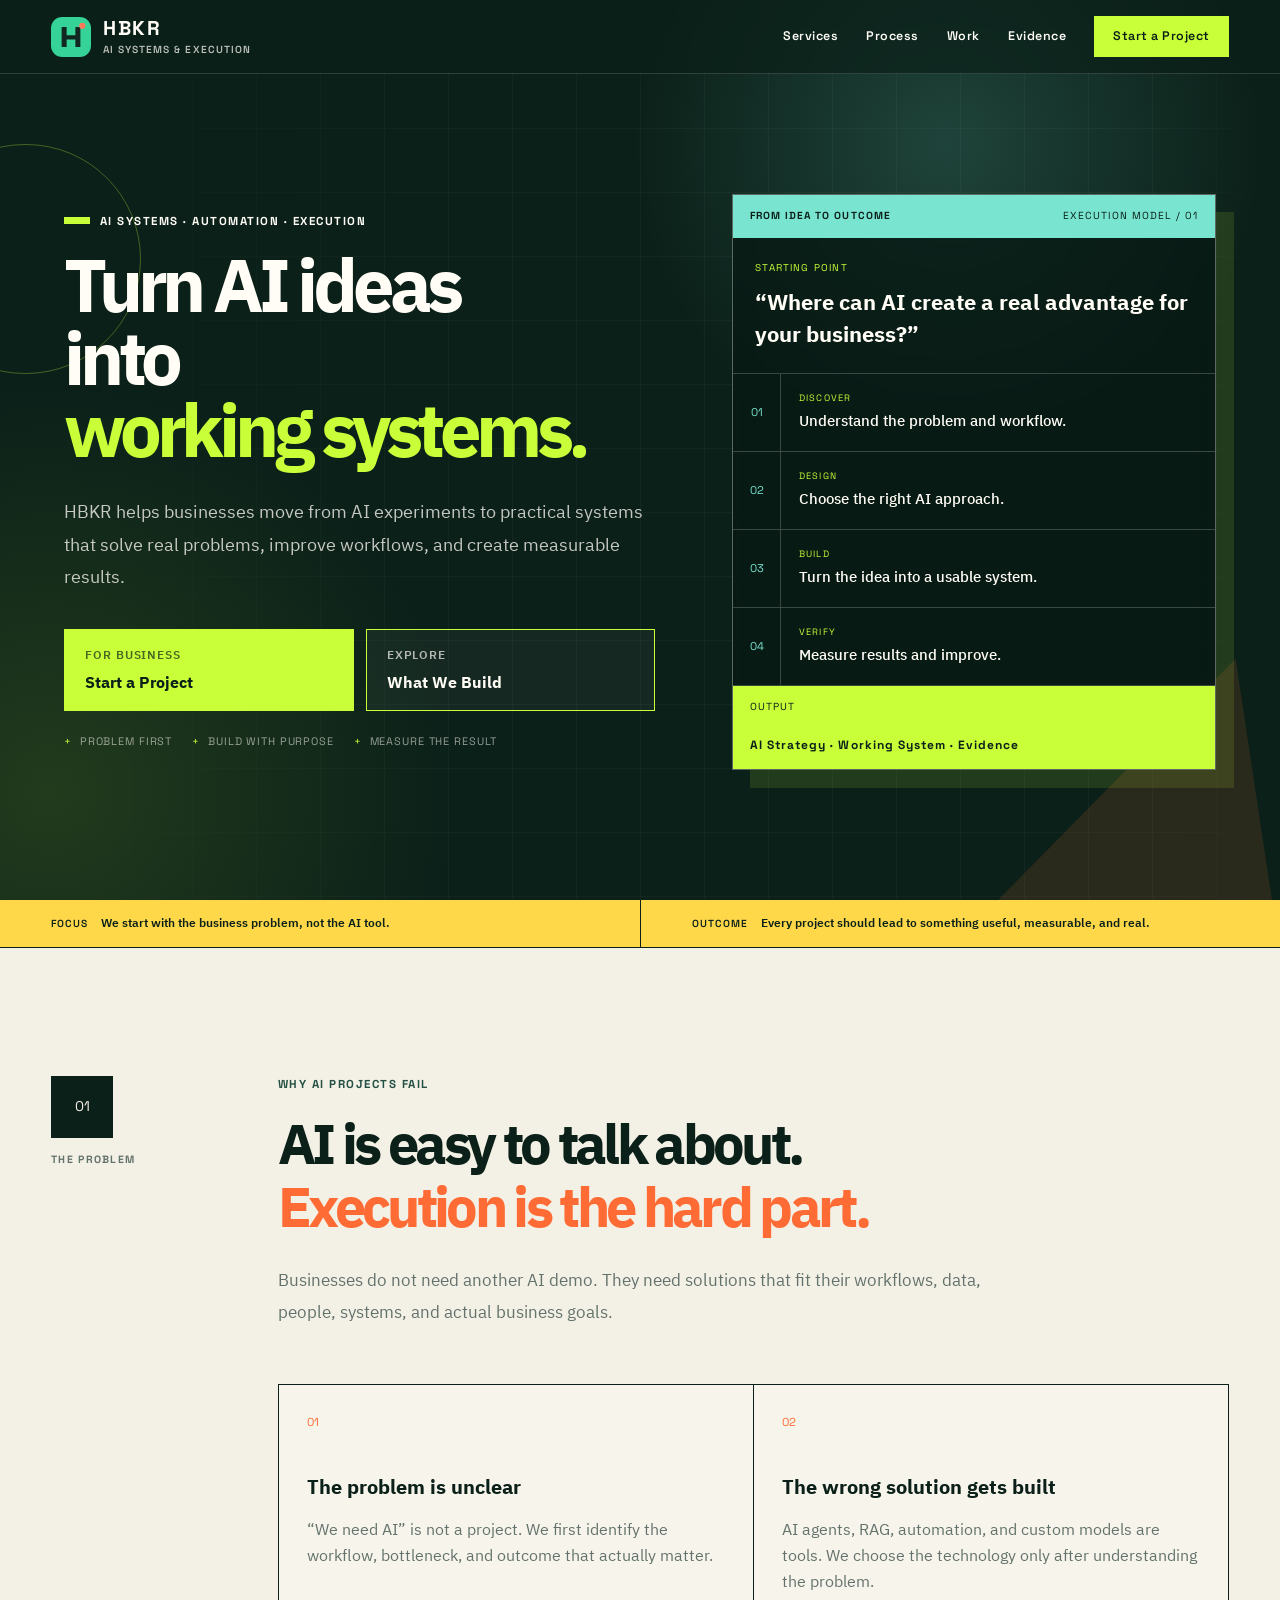
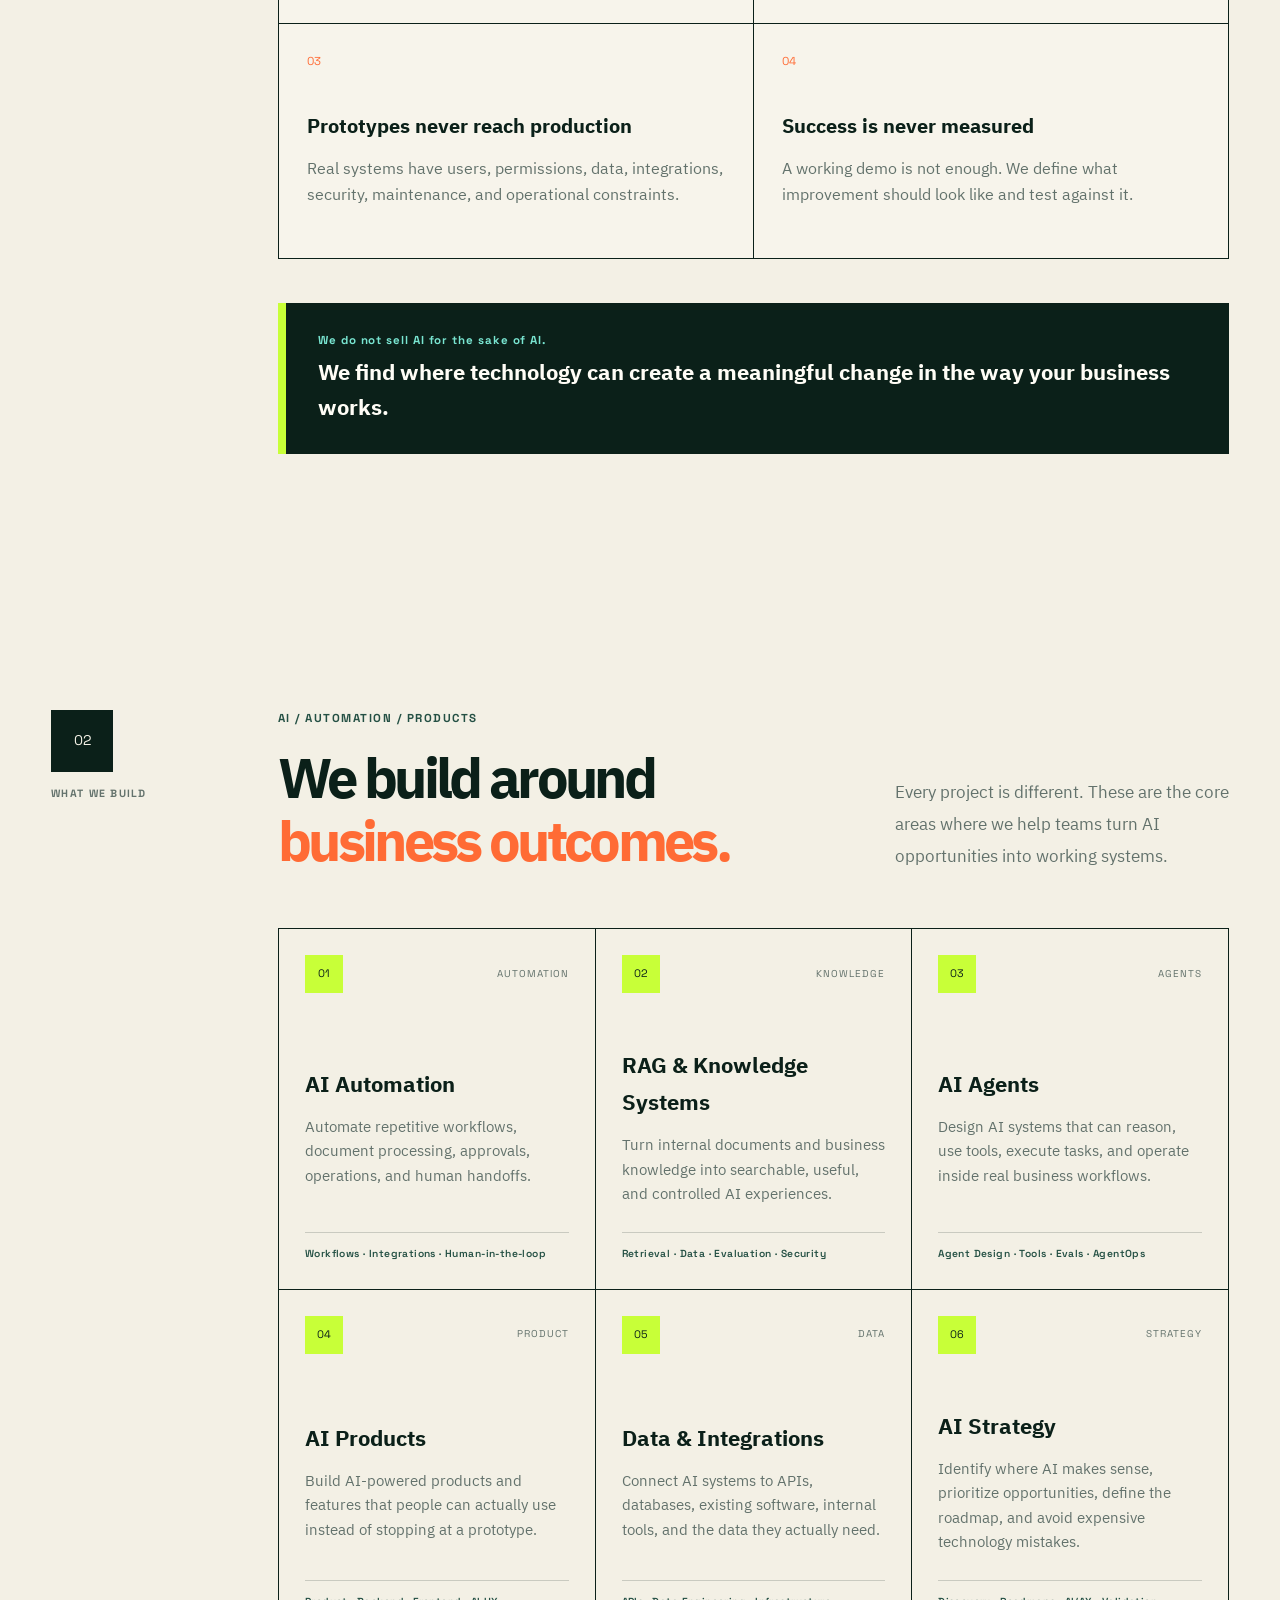
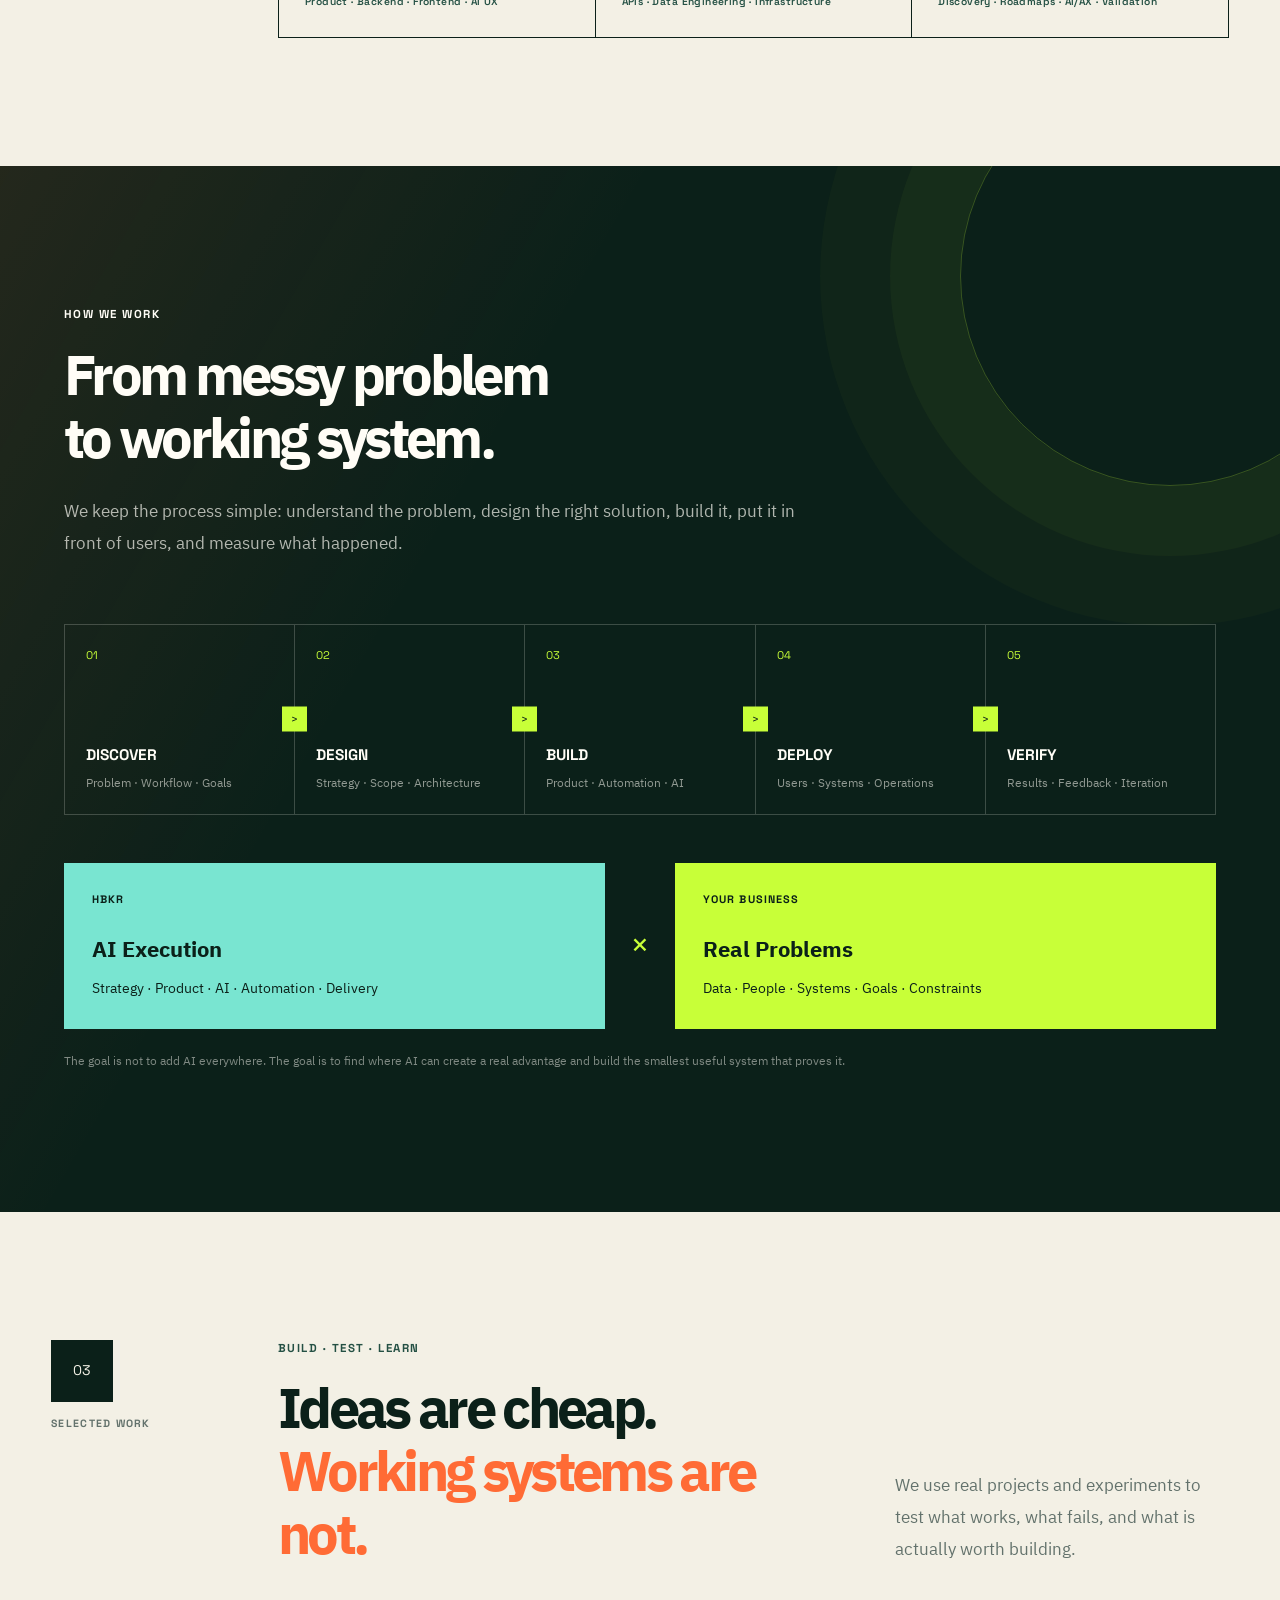
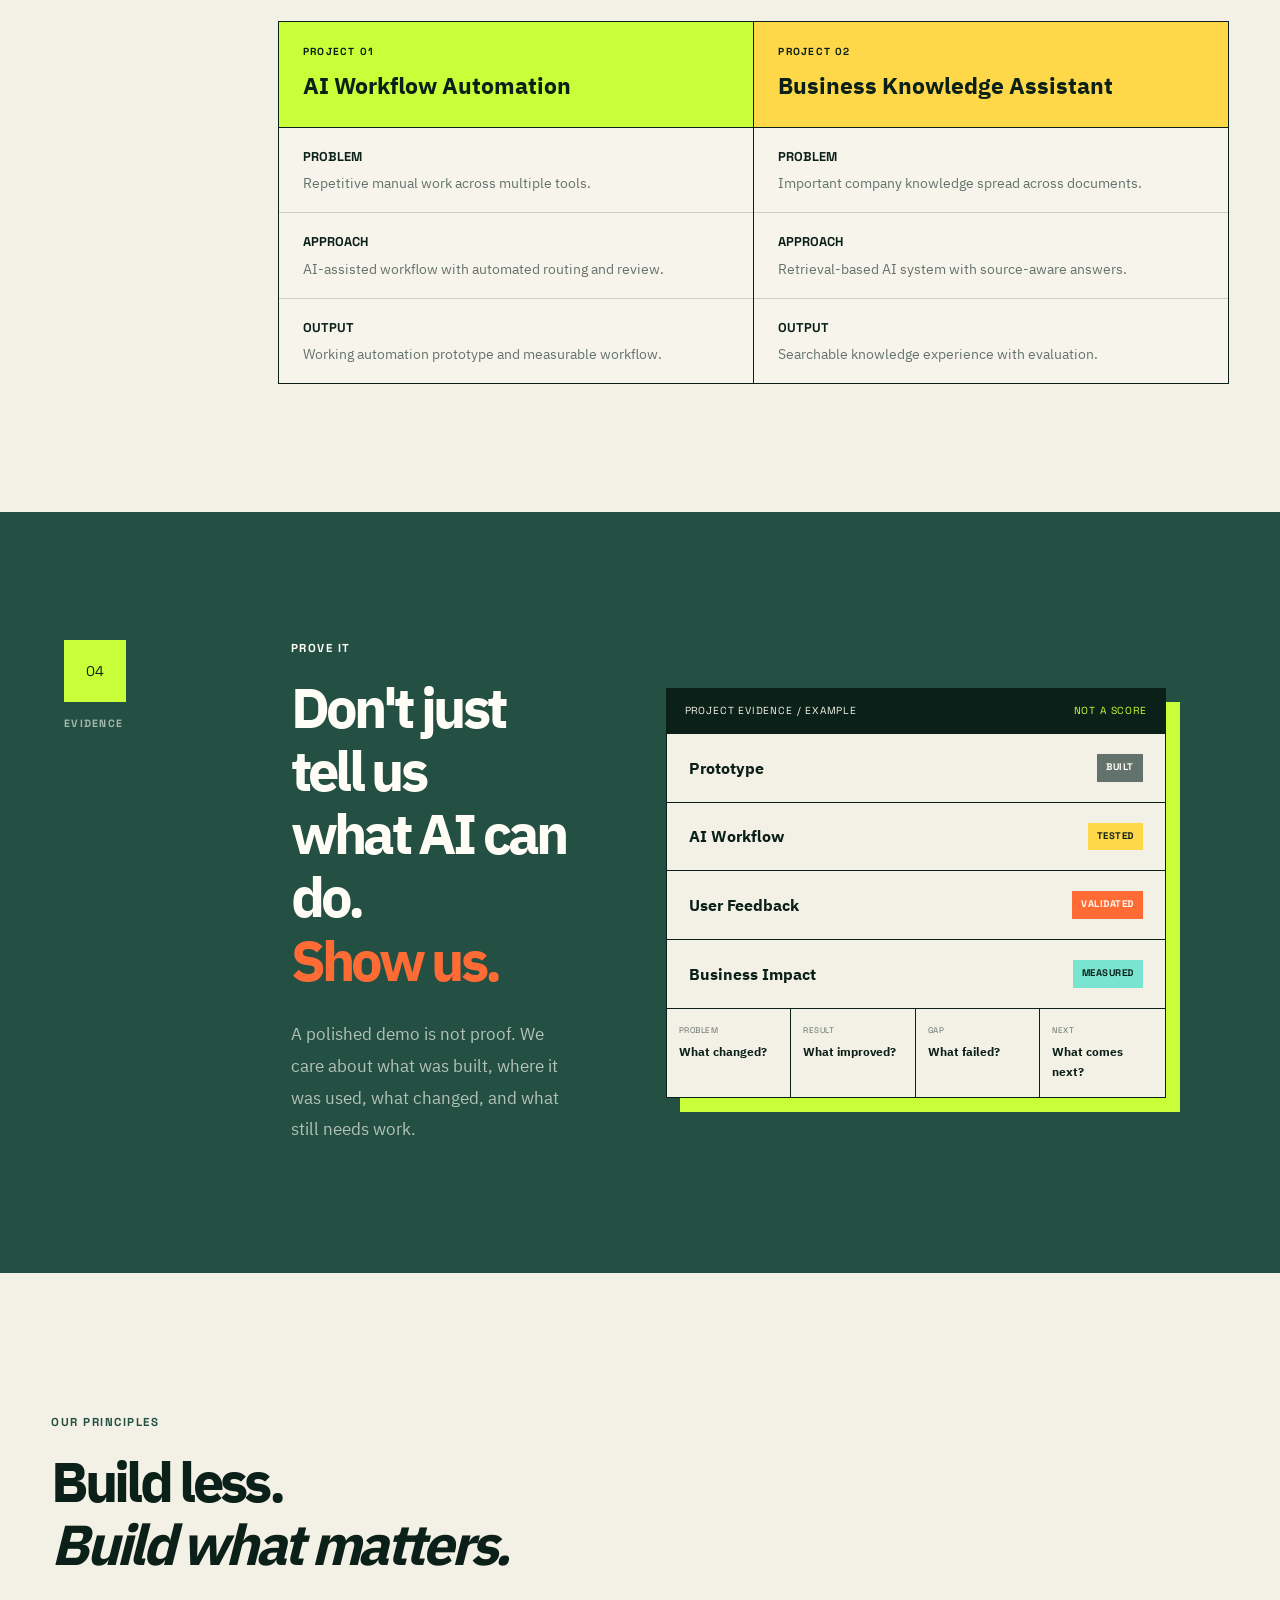
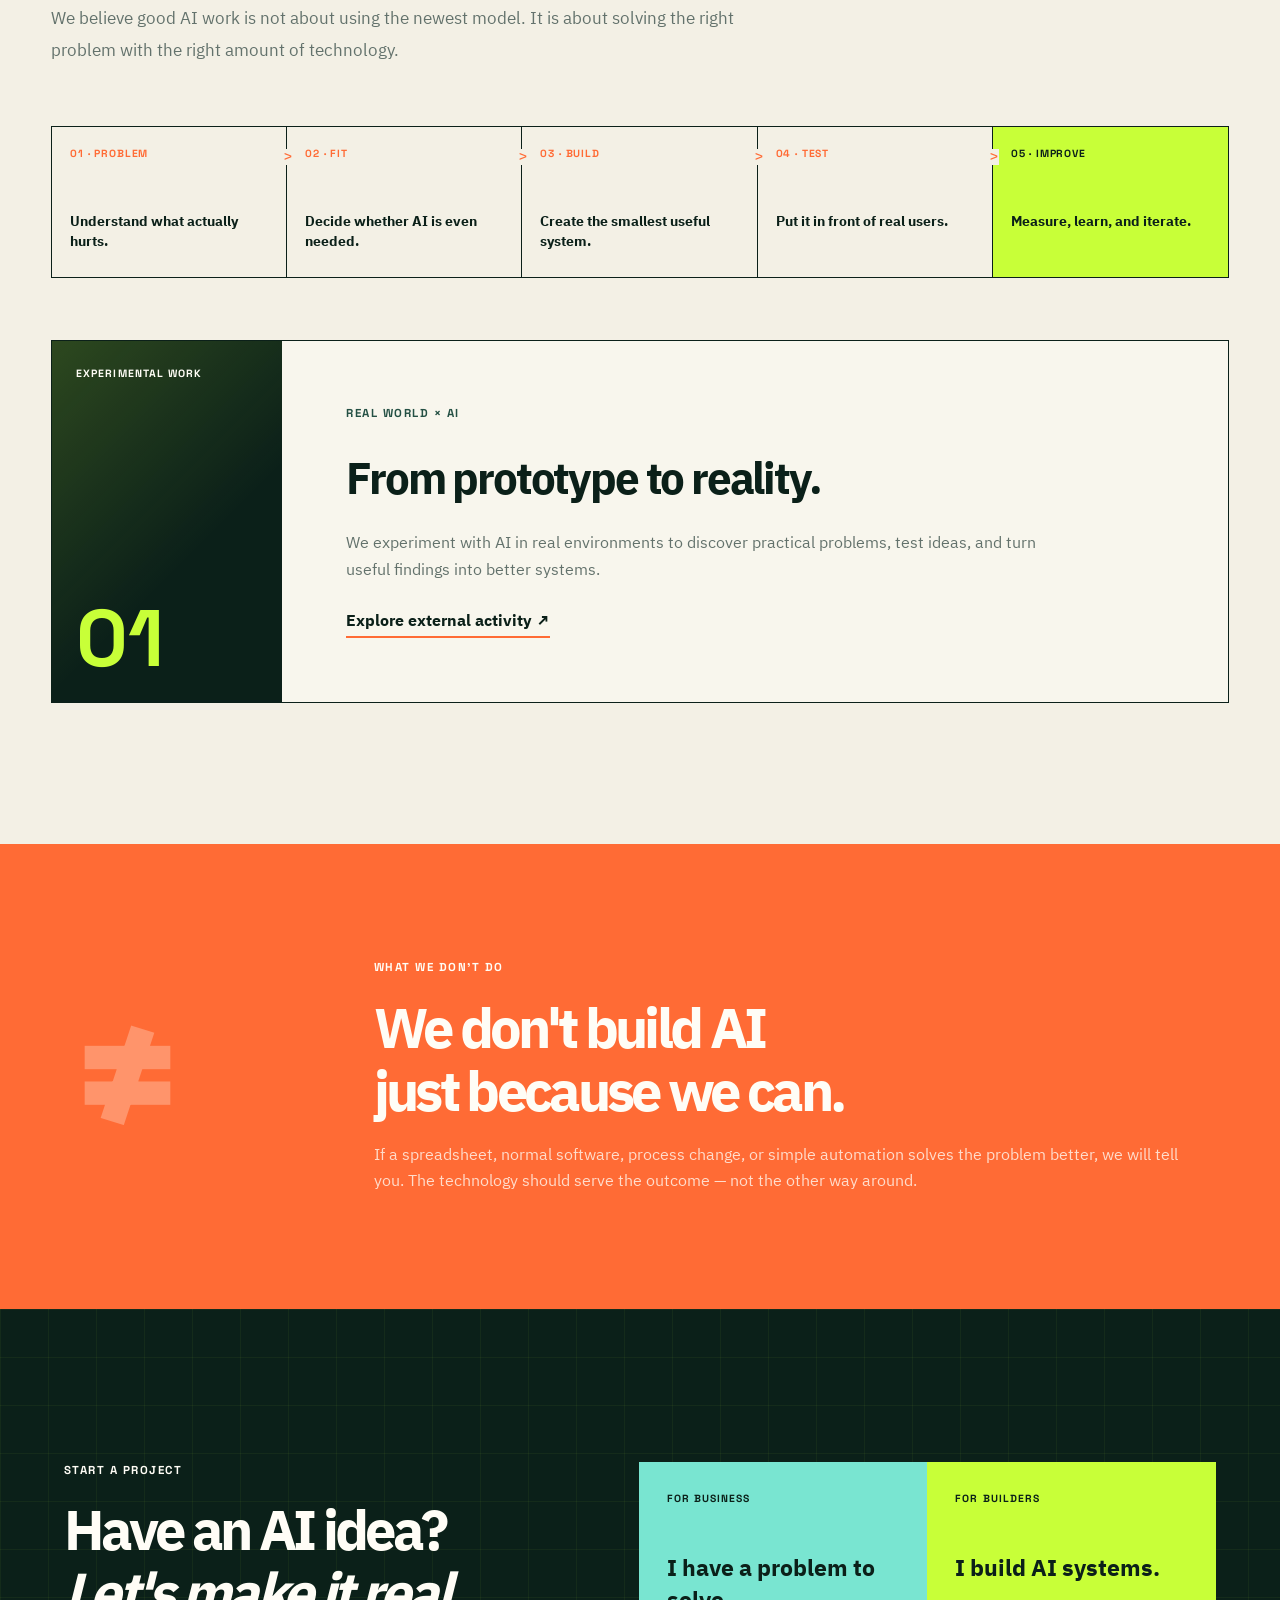
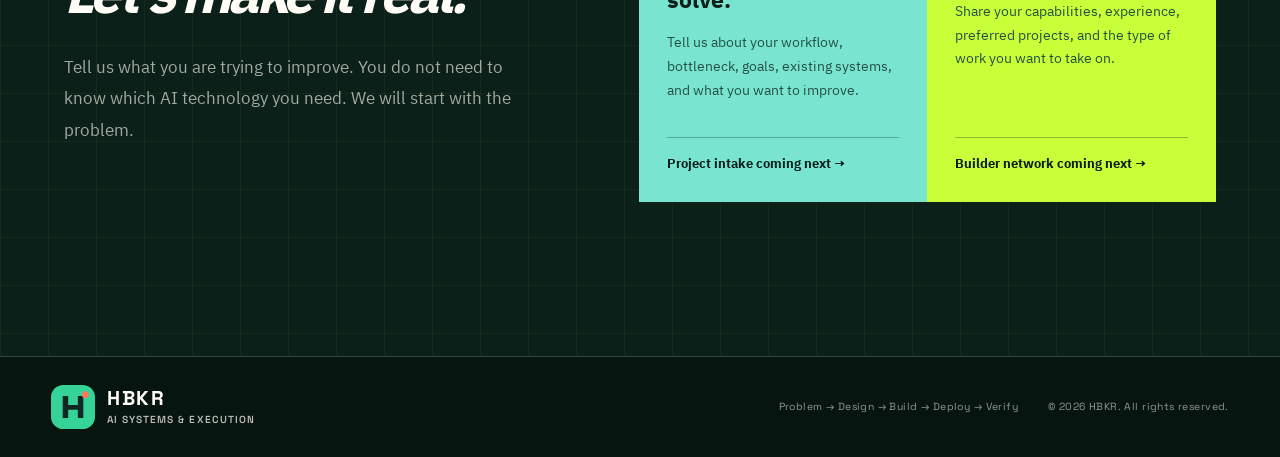
==== commit acac616b: "Improve responsive UI and navigation interactions" ====
--- a/index.html
+++ b/index.html
@@ -1,34 +1,50 @@
 <!doctype html>
-<html lang="ko">
+<html lang="en">
   <head>
     <meta charset="utf-8" />
     <meta name="viewport" content="width=device-width, initial-scale=1" />
+
     <meta
       name="description"
-      content="HBKR은 AI/AX 과제를 가진 조직과 검증 가능한 실행자를 연결해 과제 정의, 팀 구성, 구현, 검증까지 이어가는 AI/AX 프로젝트 실행 네트워크입니다."
+      content="HBKR helps organizations turn AI ideas into practical, measurable systems through discovery, AI/AX design, execution, and verification."
     />
+
     <meta name="theme-color" content="#0b2019" />
+
     <meta property="og:type" content="website" />
-    <meta property="og:title" content="HBKR | AI/AX Project Execution Network" />
+    <meta property="og:title" content="HBKR | AI Systems That Actually Work" />
     <meta
       property="og:description"
-      content="AI를 이야기에서 끝내지 않고, 실제 업무의 변화로 연결합니다."
+      content="Turn AI ideas into working systems. Discover the problem, build the right solution, and prove the result."
     />
-    <title>HBKR | AI/AX Project Execution Network</title>
+
+    <title>HBKR | AI Systems That Actually Work</title>
+
     <link rel="icon" href="assets/hbkr-mark.svg" type="image/svg+xml" />
     <link rel="manifest" href="site.webmanifest" />
     <link rel="stylesheet" href="styles.css" />
+
     <script src="app.js" defer></script>
   </head>
+
   <body>
-    <a class="skip-link" href="#main">본문으로 바로가기</a>
-
+    <a class="skip-link" href="#main">Skip to content</a>
+
+    <!-- =========================
+         HEADER
+    ========================== -->
     <header class="site-header" data-header>
-      <a class="brand" href="#top" aria-label="HBKR 홈">
-        <img src="assets/hbkr-mark.svg" alt="" width="40" height="40" />
+      <a class="brand" href="#top" aria-label="HBKR Home">
+        <img
+          src="assets/hbkr-mark.svg"
+          alt=""
+          width="40"
+          height="40"
+        />
+
         <span>
           <strong>HBKR</strong>
-          <small>AI/AX Execution Network</small>
+          <small>AI SYSTEMS & EXECUTION</small>
         </span>
       </a>
 
@@ -39,448 +55,953 @@
         aria-controls="primary-navigation"
         data-menu-toggle
       >
-        <span>메뉴</span>
+        <span>Menu</span>
         <i aria-hidden="true"></i>
       </button>
 
-      <nav class="site-nav" id="primary-navigation" aria-label="주요 메뉴" data-menu>
-        <a href="#business">For Business</a>
-        <a href="#capabilities">AI/AX Projects</a>
-        <a href="#network">Execution Network</a>
+      <nav
+        class="site-nav"
+        id="primary-navigation"
+        aria-label="Primary navigation"
+        data-menu
+      >
+        <a href="#services">Services</a>
+        <a href="#process">Process</a>
+        <a href="#work">Work</a>
         <a href="#evidence">Evidence</a>
-        <a class="nav-cta" href="#start">Start</a>
+        <a class="nav-cta" href="#start">Start a Project</a>
       </nav>
     </header>
 
     <main id="main">
+
+      <!-- =========================
+           HERO
+      ========================== -->
       <section class="hero" id="top">
+
         <div class="hero-grid" aria-hidden="true"></div>
+
         <div class="hero-copy" data-reveal>
-          <p class="eyebrow"><span></span> AI/AX PROJECT EXECUTION NETWORK</p>
+          <p class="eyebrow">
+            <span></span>
+            AI SYSTEMS · AUTOMATION · EXECUTION
+          </p>
+
           <h1>
-            AI를 이야기에서<br />
-            끝내지 않고,<br />
-            <em>업무의 변화로.</em>
+            Turn AI ideas
+            <br />
+            into
+            <br />
+            <em>working systems.</em>
           </h1>
+
           <p class="hero-intro">
-            HBKR은 AI/AX 과제를 가진 조직과 검증 가능한 실행자를 연결합니다.
-            무엇을 바꿀지 정의하는 단계부터 팀 구성, 구현, 현장 검증까지 이어갑니다.
+            HBKR helps businesses move from AI experiments to practical
+            systems that solve real problems, improve workflows, and create
+            measurable results.
           </p>
-          <div class="hero-actions" aria-label="HBKR 시작하기">
-            <a class="button button-primary" href="#business">
-              <span>기업·프로젝트</span>
-              <strong>AI/AX 프로젝트 상담</strong>
+
+          <div class="hero-actions" aria-label="Get started">
+            <a class="button button-primary" href="#start">
+              <span>FOR BUSINESS</span>
+              <strong>Start a Project</strong>
             </a>
-            <a class="button button-secondary" href="#network">
-              <span>전문가·빌더</span>
-              <strong>AI/AX 실행자 참여</strong>
+
+            <a class="button button-secondary" href="#services">
+              <span>EXPLORE</span>
+              <strong>What We Build</strong>
             </a>
           </div>
-          <ul class="hero-principles" aria-label="HBKR 운영 원칙">
+
+          <ul class="hero-principles" aria-label="HBKR principles">
             <li>Problem First</li>
-            <li>Manual Team Design</li>
-            <li>Evidence Based</li>
+            <li>Build With Purpose</li>
+            <li>Measure The Result</li>
           </ul>
         </div>
 
-        <aside class="execution-console" aria-label="AI/AX 실행 흐름" data-reveal>
+        <aside
+          class="execution-console"
+          aria-label="HBKR execution model"
+          data-reveal
+        >
           <header>
-            <p>FROM QUESTION TO OUTCOME</p>
-            <span>LIVE MODEL / 01</span>
+            <p>FROM IDEA TO OUTCOME</p>
+            <span>EXECUTION MODEL / 01</span>
           </header>
+
           <div class="console-question">
-            <small>STARTING QUESTION</small>
-            <strong>“우리 업무의 어디를 AI로 바꿔야 하는가?”</strong>
-          </div>
+            <small>STARTING POINT</small>
+
+            <strong>
+              “Where can AI create a real advantage for your business?”
+            </strong>
+          </div>
+
           <ol>
             <li>
               <span>01</span>
-              <div><small>DISCOVER</small><strong>현재 업무와 병목을 읽습니다.</strong></div>
+
+              <div>
+                <small>DISCOVER</small>
+                <strong>Understand the problem and workflow.</strong>
+              </div>
             </li>
+
             <li>
               <span>02</span>
-              <div><small>DESIGN</small><strong>AI가 필요한지부터 판단합니다.</strong></div>
+
+              <div>
+                <small>DESIGN</small>
+                <strong>Choose the right AI approach.</strong>
+              </div>
             </li>
+
             <li>
               <span>03</span>
-              <div><small>ASSEMBLE</small><strong>필요 역할과 책임을 구성합니다.</strong></div>
+
+              <div>
+                <small>BUILD</small>
+                <strong>Turn the idea into a usable system.</strong>
+              </div>
             </li>
+
             <li>
               <span>04</span>
-              <div><small>DELIVER + VERIFY</small><strong>결과와 한계를 함께 증명합니다.</strong></div>
+
+              <div>
+                <small>VERIFY</small>
+                <strong>Measure results and improve.</strong>
+              </div>
             </li>
           </ol>
+
           <footer>
             <span>OUTPUT</span>
-            <strong>AX Scope · Execution Team · Evidence</strong>
+            <strong>AI Strategy · Working System · Evidence</strong>
           </footer>
         </aside>
       </section>
 
-      <div class="signal-strip" aria-label="현재 운영 방향">
-        <p><span>NOW</span> 초기 프로젝트는 자동 매칭이 아닌 운영자 주도 방식으로 설계합니다.</p>
-        <p><span>RULE</span> AI 도입 자체보다 측정 가능한 업무 변화를 먼저 봅니다.</p>
+
+      <!-- =========================
+           SIGNAL STRIP
+      ========================== -->
+      <div class="signal-strip" aria-label="HBKR approach">
+        <p>
+          <span>FOCUS</span>
+          We start with the business problem, not the AI tool.
+        </p>
+
+        <p>
+          <span>OUTCOME</span>
+          Every project should lead to something useful, measurable, and real.
+        </p>
       </div>
 
+
+      <!-- =========================
+           PROBLEM / BUSINESS
+      ========================== -->
       <section class="section problem-section" id="business">
+
         <div class="section-index" data-reveal>
           <span>01</span>
-          <p>WHY HBKR</p>
-        </div>
+          <p>THE PROBLEM</p>
+        </div>
+
         <div class="section-main">
+
           <div class="section-heading" data-reveal>
-            <p class="eyebrow eyebrow-dark">FOR BUSINESS / PROJECT OWNERS</p>
-            <h2>AI 도입보다 어려운 것은<br /><em>AX를 실제로 실행하는 일</em>입니다.</h2>
+            <p class="eyebrow eyebrow-dark">
+              WHY AI PROJECTS FAIL
+            </p>
+
+            <h2>
+              AI is easy to talk about.
+              <br />
+              <em>Execution is the hard part.</em>
+            </h2>
+
             <p>
-              도구는 빠르게 늘지만, 조직의 문제를 실행 가능한 AI/AX 과제로 바꾸고
-              적합한 역할을 모아 운영까지 연결하는 일은 여전히 어렵습니다.
+              Businesses do not need another AI demo. They need solutions
+              that fit their workflows, data, people, systems, and actual
+              business goals.
             </p>
           </div>
 
           <div class="problem-grid">
+
             <article data-reveal>
               <span>01</span>
-              <h3>과제가 모호합니다</h3>
-              <p>“AI를 도입하자”는 방향만 있고 어떤 업무와 결과를 바꿀지 정해지지 않습니다.</p>
-            </article>
+              <h3>The problem is unclear</h3>
+              <p>
+                “We need AI” is not a project. We first identify the workflow,
+                bottleneck, and outcome that actually matter.
+              </p>
+            </article>
+
             <article data-reveal>
               <span>02</span>
-              <h3>사람을 검증하기 어렵습니다</h3>
-              <p>이력의 기술 키워드만으로 실제 문제 해결 경험과 책임 범위를 판단하기 어렵습니다.</p>
-            </article>
+              <h3>The wrong solution gets built</h3>
+              <p>
+                AI agents, RAG, automation, and custom models are tools.
+                We choose the technology only after understanding the problem.
+              </p>
+            </article>
+
             <article data-reveal>
               <span>03</span>
-              <h3>PoC가 운영으로 가지 못합니다</h3>
-              <p>데이터, 기존 시스템, 보안, 현업 의사결정 조건이 뒤늦게 드러납니다.</p>
-            </article>
+              <h3>Prototypes never reach production</h3>
+              <p>
+                Real systems have users, permissions, data, integrations,
+                security, maintenance, and operational constraints.
+              </p>
+            </article>
+
             <article data-reveal>
               <span>04</span>
-              <h3>필요한 역할이 하나가 아닙니다</h3>
-              <p>AI 모델뿐 아니라 제품, 데이터, 연동, 운영, 도메인 역할이 함께 필요합니다.</p>
-            </article>
+              <h3>Success is never measured</h3>
+              <p>
+                A working demo is not enough. We define what improvement
+                should look like and test against it.
+              </p>
+            </article>
+
           </div>
 
           <blockquote class="position-statement" data-reveal>
-            <p>HBKR은 AI를 먼저 판매하지 않습니다.</p>
-            <strong>현재 업무와 원하는 결과를 먼저 읽고, AI가 필요한지부터 판단합니다.</strong>
+            <p>We do not sell AI for the sake of AI.</p>
+
+            <strong>
+              We find where technology can create a meaningful change in the
+              way your business works.
+            </strong>
           </blockquote>
+
         </div>
       </section>
 
-      <section class="section brief-section" aria-labelledby="brief-title">
-        <div class="section-index section-index-light" data-reveal>
+
+      <!-- =========================
+           SERVICES
+      ========================== -->
+      <section
+        class="section capability-section"
+        id="services"
+      >
+
+        <div class="section-index" data-reveal>
           <span>02</span>
-          <p>PROJECT BRIEF</p>
-        </div>
+          <p>WHAT WE BUILD</p>
+        </div>
+
         <div class="section-main">
-          <div class="section-heading section-heading-light" data-reveal>
-            <p class="eyebrow">START WITH THE WORK, NOT THE STACK</p>
-            <h2 id="brief-title">기술 스택이 아니라<br />바꾸고 싶은 업무를 가져오세요.</h2>
-          </div>
-
-          <div class="brief-exchange" data-reveal>
-            <article class="brief-input">
-              <header><span>INPUT</span><strong>조직이 알려줄 것</strong></header>
-              <ul>
-                <li><span>01</span>현재 업무와 반복되는 병목</li>
-                <li><span>02</span>원하는 결과와 성공 기준</li>
-                <li><span>03</span>보유 Data · System · Asset</li>
-                <li><span>04</span>예산 · 기간 · 계약 조건</li>
-                <li><span>05</span>현재 팀 · 의사결정권 · 보안 조건</li>
-              </ul>
-            </article>
-            <div class="exchange-arrow" aria-hidden="true"><span>HBKR</span><i>→</i></div>
-            <article class="brief-output">
-              <header><span>OUTPUT</span><strong>함께 정의할 것</strong></header>
-              <ul>
-                <li><span>01</span>AI/AX 적용 필요성 판단</li>
-                <li><span>02</span>문제 정의와 실행 가능한 Scope</li>
-                <li><span>03</span>필요 역할 · Capability · 책임 범위</li>
-                <li><span>04</span>산출물 · 검증 방법 · 위험 조건</li>
-                <li><span>05</span>팀 구성안과 권장 Next Step</li>
-              </ul>
-            </article>
-          </div>
-          <p class="brief-note" data-reveal>
-            고객이 Automation, RAG, Agent 같은 해법을 미리 결정할 필요는 없습니다.
-            AI가 불필요한 문제라면 그 판단도 결과에 포함합니다.
+
+          <div class="section-heading heading-split" data-reveal>
+
+            <div>
+              <p class="eyebrow eyebrow-dark">
+                AI / AUTOMATION / PRODUCTS
+              </p>
+
+              <h2>
+                We build around
+                <br />
+                <em>business outcomes.</em>
+              </h2>
+            </div>
+
+            <p>
+              Every project is different. These are the core areas where
+              we help teams turn AI opportunities into working systems.
+            </p>
+
+          </div>
+
+
+          <div class="capability-grid">
+
+            <article data-reveal>
+              <header>
+                <span>01</span>
+                <small>AUTOMATION</small>
+              </header>
+
+              <h3>AI Automation</h3>
+
+              <p>
+                Automate repetitive workflows, document processing,
+                approvals, operations, and human handoffs.
+              </p>
+
+              <footer>
+                Workflows · Integrations · Human-in-the-loop
+              </footer>
+            </article>
+
+
+            <article data-reveal>
+              <header>
+                <span>02</span>
+                <small>KNOWLEDGE</small>
+              </header>
+
+              <h3>RAG & Knowledge Systems</h3>
+
+              <p>
+                Turn internal documents and business knowledge into
+                searchable, useful, and controlled AI experiences.
+              </p>
+
+              <footer>
+                Retrieval · Data · Evaluation · Security
+              </footer>
+            </article>
+
+
+            <article data-reveal>
+              <header>
+                <span>03</span>
+                <small>AGENTS</small>
+              </header>
+
+              <h3>AI Agents</h3>
+
+              <p>
+                Design AI systems that can reason, use tools, execute tasks,
+                and operate inside real business workflows.
+              </p>
+
+              <footer>
+                Agent Design · Tools · Evals · AgentOps
+              </footer>
+            </article>
+
+
+            <article data-reveal>
+              <header>
+                <span>04</span>
+                <small>PRODUCT</small>
+              </header>
+
+              <h3>AI Products</h3>
+
+              <p>
+                Build AI-powered products and features that people can
+                actually use instead of stopping at a prototype.
+              </p>
+
+              <footer>
+                Product · Backend · Frontend · AI UX
+              </footer>
+            </article>
+
+
+            <article data-reveal>
+              <header>
+                <span>05</span>
+                <small>DATA</small>
+              </header>
+
+              <h3>Data & Integrations</h3>
+
+              <p>
+                Connect AI systems to APIs, databases, existing software,
+                internal tools, and the data they actually need.
+              </p>
+
+              <footer>
+                APIs · Data Engineering · Infrastructure
+              </footer>
+            </article>
+
+
+            <article data-reveal>
+              <header>
+                <span>06</span>
+                <small>STRATEGY</small>
+              </header>
+
+              <h3>AI Strategy</h3>
+
+              <p>
+                Identify where AI makes sense, prioritize opportunities,
+                define the roadmap, and avoid expensive technology mistakes.
+              </p>
+
+              <footer>
+                Discovery · Roadmaps · AI/AX · Validation
+              </footer>
+            </article>
+
+          </div>
+        </div>
+      </section>
+
+
+      <!-- =========================
+           PROCESS
+      ========================== -->
+      <section
+        class="execution-section"
+        id="process"
+        aria-labelledby="execution-title"
+      >
+
+        <div class="execution-heading" data-reveal>
+
+          <p class="eyebrow">
+            HOW WE WORK
           </p>
-        </div>
+
+          <h2 id="execution-title">
+            From messy problem
+            <br />
+            to working system.
+          </h2>
+
+          <p>
+            We keep the process simple: understand the problem, design the
+            right solution, build it, put it in front of users, and measure
+            what happened.
+          </p>
+
+        </div>
+
+
+        <ol class="delivery-flow" data-reveal>
+
+          <li>
+            <span>01</span>
+            <strong>DISCOVER</strong>
+            <small>
+              Problem · Workflow · Goals
+            </small>
+          </li>
+
+          <li>
+            <span>02</span>
+            <strong>DESIGN</strong>
+            <small>
+              Strategy · Scope · Architecture
+            </small>
+          </li>
+
+          <li>
+            <span>03</span>
+            <strong>BUILD</strong>
+            <small>
+              Product · Automation · AI
+            </small>
+          </li>
+
+          <li>
+            <span>04</span>
+            <strong>DEPLOY</strong>
+            <small>
+              Users · Systems · Operations
+            </small>
+          </li>
+
+          <li>
+            <span>05</span>
+            <strong>VERIFY</strong>
+            <small>
+              Results · Feedback · Iteration
+            </small>
+          </li>
+
+        </ol>
+
+
+        <div class="operating-model" data-reveal>
+
+          <article>
+            <p>HBKR</p>
+            <h3>AI Execution</h3>
+            <span>
+              Strategy · Product · AI · Automation · Delivery
+            </span>
+          </article>
+
+          <div aria-hidden="true">×</div>
+
+          <article>
+            <p>YOUR BUSINESS</p>
+            <h3>Real Problems</h3>
+            <span>
+              Data · People · Systems · Goals · Constraints
+            </span>
+          </article>
+
+        </div>
+
+
+        <p class="model-caveat" data-reveal>
+          The goal is not to add AI everywhere. The goal is to find where
+          AI can create a real advantage and build the smallest useful
+          system that proves it.
+        </p>
+
       </section>
 
-      <section class="section capability-section" id="capabilities">
+
+      <!-- =========================
+           WORK
+      ========================== -->
+      <section
+        class="section network-section"
+        id="work"
+      >
+
         <div class="section-index" data-reveal>
           <span>03</span>
-          <p>AI/AX PROJECT MAP</p>
-        </div>
+          <p>SELECTED WORK</p>
+        </div>
+
         <div class="section-main">
+
           <div class="section-heading heading-split" data-reveal>
+
             <div>
-              <p class="eyebrow eyebrow-dark">WHAT WE ORGANIZE AROUND</p>
-              <h2>기술 이름이 아니라<br /><em>변화의 단위</em>로 봅니다.</h2>
+              <p class="eyebrow eyebrow-dark">
+                BUILD · TEST · LEARN
+              </p>
+
+              <h2>
+                Ideas are cheap.
+                <br />
+                <em>Working systems are not.</em>
+              </h2>
             </div>
+
             <p>
-              아래 영역은 확정된 상품 목록이 아니라 초기 AI/AX 프로젝트를 분류하고
-              필요한 실행 역할을 찾기 위한 기준입니다.
+              We use real projects and experiments to test what works,
+              what fails, and what is actually worth building.
             </p>
-          </div>
-
-          <div class="capability-grid">
-            <article data-reveal>
-              <header><span>01</span><small>WORKFLOW</small></header>
-              <h3>업무 자동화</h3>
-              <p>반복 업무, 문서 처리, 승인과 전달 흐름을 줄이고 사람이 판단할 지점을 명확히 합니다.</p>
-              <footer>Automation · Integration · Human-in-the-loop</footer>
-            </article>
-            <article data-reveal>
-              <header><span>02</span><small>KNOWLEDGE</small></header>
-              <h3>지식 검색 · RAG</h3>
-              <p>흩어진 문서와 사내 지식을 검색 가능한 답변 체계로 바꾸고 근거와 권한을 설계합니다.</p>
-              <footer>Data · Retrieval · Evaluation · Security</footer>
-            </article>
-            <article data-reveal>
-              <header><span>03</span><small>AGENT</small></header>
-              <h3>AI Agent · AgentOps</h3>
-              <p>도구를 사용하는 Agent와 관찰, 평가, 통제, 비용, 장애 대응까지 운영 구조를 만듭니다.</p>
-              <footer>Agent Design · Tools · Evals · AgentOps</footer>
-            </article>
-            <article data-reveal>
-              <header><span>04</span><small>PRODUCT</small></header>
-              <h3>AI 제품 개발</h3>
-              <p>AI 기능을 데모가 아닌 제품 경험으로 설계하고 기존 서비스와 연결해 사용성을 검증합니다.</p>
-              <footer>Product · Backend · Frontend · AI UX</footer>
-            </article>
-            <article data-reveal>
-              <header><span>05</span><small>FOUNDATION</small></header>
-              <h3>Data · System 연동</h3>
-              <p>AI가 실제로 작동하도록 데이터 품질, API, 기존 시스템, 접근 권한과 로그를 연결합니다.</p>
-              <footer>Data Engineering · API · Infra · Governance</footer>
-            </article>
-            <article data-reveal>
-              <header><span>06</span><small>ADOPTION</small></header>
-              <h3>현업 적용 · 검증</h3>
-              <p>사용자 행동과 업무 지표를 관찰하고 교육, 운영 절차, 실패 경계를 함께 조정합니다.</p>
-              <footer>AX · Field Test · Enablement · Validation</footer>
-            </article>
-          </div>
+
+          </div>
+
+
+          <div class="talent-sides">
+
+            <article class="talent-offer" data-reveal>
+
+              <header>
+                <span>PROJECT 01</span>
+                <h3>AI Workflow Automation</h3>
+              </header>
+
+              <ul>
+                <li>
+                  <strong>PROBLEM</strong>
+                  <span>
+                    Repetitive manual work across multiple tools.
+                  </span>
+                </li>
+
+                <li>
+                  <strong>APPROACH</strong>
+                  <span>
+                    AI-assisted workflow with automated routing and review.
+                  </span>
+                </li>
+
+                <li>
+                  <strong>OUTPUT</strong>
+                  <span>
+                    Working automation prototype and measurable workflow.
+                  </span>
+                </li>
+              </ul>
+
+            </article>
+
+
+            <article class="talent-seeks" data-reveal>
+
+              <header>
+                <span>PROJECT 02</span>
+                <h3>Business Knowledge Assistant</h3>
+              </header>
+
+              <ul>
+                <li>
+                  <strong>PROBLEM</strong>
+                  <span>
+                    Important company knowledge spread across documents.
+                  </span>
+                </li>
+
+                <li>
+                  <strong>APPROACH</strong>
+                  <span>
+                    Retrieval-based AI system with source-aware answers.
+                  </span>
+                </li>
+
+                <li>
+                  <strong>OUTPUT</strong>
+                  <span>
+                    Searchable knowledge experience with evaluation.
+                  </span>
+                </li>
+              </ul>
+
+            </article>
+
+          </div>
+
         </div>
       </section>
 
-      <section class="execution-section" aria-labelledby="execution-title">
-        <div class="execution-heading" data-reveal>
-          <p class="eyebrow">MANUAL FIRST / OPERATING MODEL</p>
-          <h2 id="execution-title">처음부터 매칭 알고리즘을 만들지 않습니다.</h2>
-          <p>
-            실제 유료 과제에서 고객의 언어, 예산, 역할 조합, 실패 원인과 계약 판단에
-            영향을 주는 Evidence를 먼저 학습합니다.
-          </p>
-        </div>
-
-        <ol class="delivery-flow" data-reveal>
-          <li><span>01</span><strong>DISCOVER</strong><small>문제 · 현재 업무 · 목표</small></li>
-          <li><span>02</span><strong>AX DESIGN</strong><small>적용 판단 · Scope · Risk</small></li>
-          <li><span>03</span><strong>TEAM</strong><small>역할 · 책임 · Evidence</small></li>
-          <li><span>04</span><strong>BUILD</strong><small>구현 · 연동 · PM · QA</small></li>
-          <li><span>05</span><strong>VERIFY</strong><small>결과 · Gap · Next Step</small></li>
-        </ol>
-
-        <div class="operating-model" data-reveal>
-          <article>
-            <p>HBKR</p>
-            <h3>Execution Network</h3>
-            <span>실행자 발굴 · Capability · Evidence · Team Design</span>
-          </article>
-          <div aria-hidden="true">×</div>
-          <article>
-            <p>DreamLabs</p>
-            <h3>Commercial Delivery</h3>
-            <span>Discovery · 견적 · 계약 · PM · QA · 정산</span>
-          </article>
-        </div>
-        <p class="model-caveat" data-reveal>
-          위 구조는 초기 운영 가설입니다. 계약 주체, 책임 범위와 관련 법률·세무 조건은
-          실제 상업 운영 전에 별도로 확정합니다.
-        </p>
-      </section>
-
-      <section class="section network-section" id="network">
-        <div class="section-index" data-reveal>
+
+      <!-- =========================
+           EVIDENCE
+      ========================== -->
+      <section
+        class="section evidence-section"
+        id="evidence"
+      >
+
+        <div class="section-index section-index-light" data-reveal>
           <span>04</span>
-          <p>EXECUTION NETWORK</p>
-        </div>
-        <div class="section-main">
-          <div class="section-heading heading-split" data-reveal>
-            <div>
-              <p class="eyebrow eyebrow-dark">FOR AI/AX PRACTITIONERS</p>
-              <h2>직함보다<br /><em>실행 가능한 역할</em>을 봅니다.</h2>
-            </div>
+          <p>EVIDENCE</p>
+        </div>
+
+        <div class="section-main evidence-layout">
+
+          <div class="section-heading section-heading-light" data-reveal>
+
+            <p class="eyebrow">
+              PROVE IT
+            </p>
+
+            <h2>
+              Don't just tell us
+              <br />
+              what AI can do.
+              <br />
+              <em>Show us.</em>
+            </h2>
+
             <p>
-              개발자만을 뜻하지 않습니다. 문제 정의부터 제품, 데이터, 운영과 현장 적용까지
-              AI/AX 결과에 책임질 수 있는 여러 역할을 연결합니다.
+              A polished demo is not proof. We care about what was built,
+              where it was used, what changed, and what still needs work.
             </p>
-          </div>
-
-          <div class="role-marquee" aria-label="AI/AX 실행 역할" data-reveal>
-            <span>AI/AX Strategist</span>
-            <span>AI Architect</span>
-            <span>AI Product Builder</span>
-            <span>AgentOps Engineer</span>
-            <span>Data · Backend</span>
-            <span>Frontend · AI UX</span>
-            <span>Domain Specialist</span>
-            <span>Adoption · Field Ops</span>
-          </div>
-
-          <div class="talent-sides">
-            <article class="talent-offer" data-reveal>
-              <header><span>PROVIDES</span><h3>실행자가 보여줄 것</h3></header>
-              <ul>
-                <li><strong>Capability</strong><span>어떤 문제와 역할을 책임질 수 있는가</span></li>
-                <li><strong>Deliverables</strong><span>어떤 결과와 산출물을 제공하는가</span></li>
-                <li><strong>Evidence</strong><span>무엇을 만들고 어떻게 검증했는가</span></li>
-                <li><strong>Availability</strong><span>언제, 얼마나 참여할 수 있는가</span></li>
-                <li><strong>Rate · Mode</strong><span>비용과 자문·파트·프로젝트 참여 방식</span></li>
-              </ul>
-            </article>
-            <article class="talent-seeks" data-reveal>
-              <header><span>SEEKS</span><h3>실행자가 확인할 것</h3></header>
-              <ul>
-                <li><strong>Preferred Project</strong><span>어떤 문제와 도메인을 선호하는가</span></li>
-                <li><strong>Role Scope</strong><span>어디까지 책임지고 결정할 수 있는가</span></li>
-                <li><strong>Conditions</strong><span>팀, 데이터, 시스템, 의사결정 조건은 무엇인가</span></li>
-                <li><strong>Boundary</strong><span>참여하지 않을 문제와 위험은 무엇인가</span></li>
-                <li><strong>Verification</strong><span>계약 전에 추가로 확인할 것은 무엇인가</span></li>
-              </ul>
-            </article>
-          </div>
-        </div>
-      </section>
-
-      <section class="section evidence-section" id="evidence">
-        <div class="section-index section-index-light" data-reveal>
-          <span>05</span>
-          <p>EVIDENCE, NOT RANK</p>
-        </div>
-        <div class="section-main evidence-layout">
-          <div class="section-heading section-heading-light" data-reveal>
-            <p class="eyebrow">SELF-DECLARED IS A START, NOT A PROOF</p>
-            <h2>점수보다<br />판단 근거를 남깁니다.</h2>
-            <p>
-              HBKR의 Evidence는 사람을 한 줄로 순위화하기 위한 것이 아닙니다.
-              어떤 조건에서 어떤 역할을 맡아 무엇을 만들고 검증했는지 보여주기 위한 기록입니다.
-            </p>
-          </div>
+
+          </div>
+
 
           <div class="evidence-board" data-reveal>
+
             <header>
-              <p>CAPABILITY RECORD / EXAMPLE</p>
+              <p>PROJECT EVIDENCE / EXAMPLE</p>
               <span>NOT A SCORE</span>
             </header>
+
+
             <div class="evidence-row">
-              <strong>Python</strong><span class="tag tag-self">SELF DECLARED</span>
+              <strong>Prototype</strong>
+              <span class="tag tag-self">
+                BUILT
+              </span>
             </div>
+
             <div class="evidence-row">
-              <strong>Agent Design</strong><span class="tag tag-lab">LAB VERIFIED</span>
+              <strong>AI Workflow</strong>
+              <span class="tag tag-lab">
+                TESTED
+              </span>
             </div>
+
             <div class="evidence-row">
-              <strong>RAG Delivery</strong><span class="tag tag-project">PROJECT VERIFIED</span>
+              <strong>User Feedback</strong>
+              <span class="tag tag-project">
+                VALIDATED
+              </span>
             </div>
+
             <div class="evidence-row">
-              <strong>Field Adoption</strong><span class="tag tag-field">FIELD VERIFIED</span>
+              <strong>Business Impact</strong>
+              <span class="tag tag-field">
+                MEASURED
+              </span>
             </div>
+
+
             <footer>
-              <div><small>FIT RATIONALE</small><strong>적합 근거</strong></div>
-              <div><small>CAPABILITY GAP</small><strong>부족 역량</strong></div>
-              <div><small>VERIFY</small><strong>추가 확인</strong></div>
-              <div><small>NEXT</small><strong>권장 단계</strong></div>
+
+              <div>
+                <small>PROBLEM</small>
+                <strong>What changed?</strong>
+              </div>
+
+              <div>
+                <small>RESULT</small>
+                <strong>What improved?</strong>
+              </div>
+
+              <div>
+                <small>GAP</small>
+                <strong>What failed?</strong>
+              </div>
+
+              <div>
+                <small>NEXT</small>
+                <strong>What comes next?</strong>
+              </div>
+
             </footer>
-          </div>
+
+          </div>
+
         </div>
       </section>
 
-      <section class="ecosystem-section" aria-labelledby="ecosystem-title">
+
+      <!-- =========================
+           PRINCIPLES
+      ========================== -->
+      <section
+        class="ecosystem-section"
+        aria-labelledby="ecosystem-title"
+      >
+
         <div class="ecosystem-heading" data-reveal>
-          <p class="eyebrow eyebrow-dark">THE SUPPLY AND EVIDENCE ENGINE</p>
-          <h2 id="ecosystem-title">Community는 목적지가 아니라<br />실행 역량이 자라는 기반입니다.</h2>
+
+          <p class="eyebrow eyebrow-dark">
+            OUR PRINCIPLES
+          </p>
+
+          <h2 id="ecosystem-title">
+            Build less.
+            <br />
+            <em>Build what matters.</em>
+          </h2>
+
           <p>
-            Learn과 Lab은 메인 상업 상품이 아닙니다. 사람을 발견하고, 실제 문제를 함께 다루며,
-            검증 가능한 Evidence를 만드는 기반입니다.
+            We believe good AI work is not about using the newest model.
+            It is about solving the right problem with the right amount
+            of technology.
           </p>
-        </div>
+
+        </div>
+
 
         <ol class="ecosystem-flow" data-reveal>
-          <li><span>COMMUNITY</span><strong>사람과 관점이 만남</strong></li>
-          <li><span>LEARN</span><strong>AI/AX 활용 역량을 확장</strong></li>
-          <li><span>LAB</span><strong>가설과 실패를 실험</strong></li>
-          <li><span>EVIDENCE</span><strong>역할과 결과를 기록</strong></li>
-          <li class="flow-work"><span>WORK</span><strong>유료 프로젝트로 전환</strong></li>
+
+          <li>
+            <span>01 · PROBLEM</span>
+            <strong>Understand what actually hurts.</strong>
+          </li>
+
+          <li>
+            <span>02 · FIT</span>
+            <strong>Decide whether AI is even needed.</strong>
+          </li>
+
+          <li>
+            <span>03 · BUILD</span>
+            <strong>Create the smallest useful system.</strong>
+          </li>
+
+          <li>
+            <span>04 · TEST</span>
+            <strong>Put it in front of real users.</strong>
+          </li>
+
+          <li class="flow-work">
+            <span>05 · IMPROVE</span>
+            <strong>Measure, learn, and iterate.</strong>
+          </li>
+
         </ol>
 
+
         <div class="field-lab" data-reveal>
+
           <div class="field-lab-label">
-            <span>FIRST VERTICAL FIELD LAB</span>
+            <span>EXPERIMENTAL WORK</span>
             <strong>01</strong>
           </div>
+
           <div>
-            <p class="eyebrow eyebrow-dark">CAMPING × AI/AX</p>
-            <h3>캠핑하는 프로그래머</h3>
+
+            <p class="eyebrow eyebrow-dark">
+              REAL WORLD × AI
+            </p>
+
+            <h3>
+              From prototype to reality.
+            </h3>
+
             <p>
-              캠핑이라는 실제 환경에서 문제를 발견하고, AI 프로토타입을 사용해 보고,
-              예상과 현실의 차이를 Evidence로 남기는 HBKR의 첫 번째 Vertical Community입니다.
+              We experiment with AI in real environments to discover
+              practical problems, test ideas, and turn useful findings
+              into better systems.
             </p>
-            <a href="https://www.ilhoko.com/" target="_blank" rel="noreferrer">
-              기존 활동 기록 보기 <span aria-hidden="true">↗</span>
+
+            <a
+              href="https://www.ilhoko.com/"
+              target="_blank"
+              rel="noreferrer"
+            >
+              Explore external activity
+              <span aria-hidden="true">↗</span>
             </a>
-          </div>
-        </div>
+
+          </div>
+
+        </div>
+
       </section>
 
-      <section class="boundary-section" aria-labelledby="boundary-title">
-        <div class="boundary-symbol" aria-hidden="true">≠</div>
+
+      <!-- =========================
+           BOUNDARY
+      ========================== -->
+      <section
+        class="boundary-section"
+        aria-labelledby="boundary-title"
+      >
+
+        <div class="boundary-symbol" aria-hidden="true">
+          ≠
+        </div>
+
         <div data-reveal>
-          <p class="eyebrow">COMMERCIAL BOUNDARY</p>
-          <h2 id="boundary-title">커뮤니티 참여는 무료 노동이 아닙니다.</h2>
+
+          <p class="eyebrow">
+            WHAT WE DON'T DO
+          </p>
+
+          <h2 id="boundary-title">
+            We don't build AI
+            <br />
+            just because we can.
+          </h2>
+
           <p>
-            기업의 상업적 가치가 명확해지는 순간 Community와 Lab 활동을 멈추고,
-            Scope · Contract · Compensation이 있는 WORK로 전환합니다. Lab 결과의 IP와
-            Contributor 권리도 별도 합의 없이 자동 이전되지 않습니다.
+            If a spreadsheet, normal software, process change, or simple
+            automation solves the problem better, we will tell you.
+            The technology should serve the outcome — not the other way around.
           </p>
-        </div>
+
+        </div>
+
       </section>
 
-      <section class="start-section" id="start">
+
+      <!-- =========================
+           START PROJECT
+      ========================== -->
+      <section
+        class="start-section"
+        id="start"
+      >
+
         <div class="start-heading" data-reveal>
-          <p class="eyebrow">TWO SIDES, ONE EXECUTION</p>
-          <h2>AI/AX 과제와 실행자가<br />같은 기준으로 만나는 곳.</h2>
+
+          <p class="eyebrow">
+            START A PROJECT
+          </p>
+
+          <h2>
+            Have an AI idea?
+            <br />
+            <em>Let's make it real.</em>
+          </h2>
+
           <p>
-            지금은 초기 운영 구조와 접수 기준을 만들고 있습니다. 확정되지 않은 프로그램,
-            인력 규모나 계약 조건을 먼저 약속하지 않습니다.
+            Tell us what you are trying to improve. You do not need to
+            know which AI technology you need. We will start with the
+            problem.
           </p>
-        </div>
+
+        </div>
+
+
         <div class="start-paths">
+
           <article data-reveal>
+
             <span>FOR BUSINESS</span>
-            <h3>AI/AX 프로젝트가 필요하다면</h3>
-            <p>현재 업무, 원하는 결과, 데이터와 시스템, 예산과 일정을 기준으로 Discovery를 시작합니다.</p>
-            <strong>프로젝트 접수 채널 준비 중</strong>
+
+            <h3>
+              I have a problem to solve.
+            </h3>
+
+            <p>
+              Tell us about your workflow, bottleneck, goals, existing
+              systems, and what you want to improve.
+            </p>
+
+            <strong>
+              Project intake coming next →
+            </strong>
+
           </article>
+
+
           <article data-reveal>
-            <span>FOR PRACTITIONERS</span>
-            <h3>AI/AX 실행 경험이 있다면</h3>
-            <p>Capability, 제공 산출물, Evidence, 참여 조건과 비선호 경계를 함께 정리합니다.</p>
-            <strong>실행자 참여 채널 준비 중</strong>
+
+            <span>FOR BUILDERS</span>
+
+            <h3>
+              I build AI systems.
+            </h3>
+
+            <p>
+              Share your capabilities, experience, preferred projects,
+              and the type of work you want to take on.
+            </p>
+
+            <strong>
+              Builder network coming next →
+            </strong>
+
           </article>
-        </div>
+
+        </div>
+
       </section>
+
     </main>
 
+
+    <!-- =========================
+         FOOTER
+    ========================== -->
     <footer class="site-footer">
+
       <div class="footer-brand">
-        <img src="assets/hbkr-mark.svg" alt="" width="44" height="44" />
-        <p><strong>HBKR</strong><span>AI/AX Project Execution Network</span></p>
+
+        <img
+          src="assets/hbkr-mark.svg"
+          alt=""
+          width="44"
+          height="44"
+        />
+
+        <p>
+          <strong>HBKR</strong>
+          <span>AI SYSTEMS & EXECUTION</span>
+        </p>
+
       </div>
-      <p>Problem → AX Design → Team → Delivery → Evidence</p>
-      <p>© <span data-year></span> HBKR. Early-stage concept site.</p>
+
+      <p>
+        Problem → Design → Build → Deploy → Verify
+      </p>
+
+      <p>
+        © <span data-year></span> HBKR. All rights reserved.
+      </p>
+
     </footer>
+
   </body>
-</html>
+</html>
--- a/styles.css
+++ b/styles.css
@@ -14,11 +14,17 @@
   --muted: #63726c;
   --line: rgba(11, 32, 25, 0.18);
   --line-light: rgba(255, 253, 246, 0.2);
+
   --display: "Space Grotesk", "IBM Plex Sans KR", sans-serif;
   --body: "IBM Plex Sans KR", sans-serif;
+
   --max: 1280px;
   --header-h: 74px;
 }
+
+/* =========================
+   RESET
+========================= */
 
 *,
 *::before,
@@ -49,7 +55,10 @@
   content: "";
   pointer-events: none;
   opacity: 0.28;
-  background-image: radial-gradient(rgba(11, 32, 25, 0.14) 0.7px, transparent 0.7px);
+  background-image: radial-gradient(
+    rgba(11, 32, 25, 0.14) 0.7px,
+    transparent 0.7px
+  );
   background-size: 7px 7px;
 }
 
@@ -68,6 +77,10 @@
 textarea,
 select {
   font: inherit;
+}
+
+button {
+  cursor: pointer;
 }
 
 h1,
@@ -84,6 +97,10 @@
 ol {
   padding: 0;
 }
+
+/* =========================
+   ACCESSIBILITY
+========================= */
 
 .skip-link {
   position: fixed;
@@ -102,22 +119,36 @@
   transform: translateY(0);
 }
 
+/* =========================
+   HEADER
+========================= */
+
 .site-header {
   position: fixed;
   top: 0;
   left: 0;
   right: 0;
   z-index: 100;
+
   display: flex;
   align-items: center;
   justify-content: space-between;
+
   min-height: var(--header-h);
   padding: 0 clamp(20px, 4vw, 64px);
+
   color: var(--white);
+
   border-bottom: 1px solid rgba(255, 253, 246, 0.14);
+
   background: rgba(11, 32, 25, 0.7);
+
   backdrop-filter: blur(12px);
-  transition: background 180ms ease, box-shadow 180ms ease;
+  -webkit-backdrop-filter: blur(12px);
+
+  transition:
+    background 180ms ease,
+    box-shadow 180ms ease;
 }
 
 .site-header.is-scrolled {
@@ -163,10 +194,15 @@
   opacity: 0.72;
 }
 
+/* =========================
+   NAVIGATION
+========================= */
+
 .site-nav {
   display: flex;
   align-items: center;
   gap: clamp(18px, 2.2vw, 34px);
+
   font-family: var(--display);
   font-size: 0.78rem;
   font-weight: 600;
@@ -182,11 +218,16 @@
   right: 0;
   bottom: -8px;
   left: 0;
+
   height: 2px;
+
   content: "";
+
   background: var(--lime);
+
   transform: scaleX(0);
   transform-origin: left;
+
   transition: transform 180ms ease;
 }
 
@@ -197,9 +238,15 @@
 
 .nav-cta {
   padding: 9px 18px;
+
   color: var(--ink);
   background: var(--lime);
+
   border: 1px solid var(--lime);
+
+  transition:
+    color 180ms ease,
+    background 180ms ease;
 }
 
 .nav-cta:hover,
@@ -208,26 +255,57 @@
   background: transparent;
 }
 
+/* =========================
+   MOBILE MENU BUTTON
+========================= */
+
 .menu-toggle {
   display: none;
+
   color: var(--white);
+
   border: 0;
   background: transparent;
 }
 
+/* =========================
+   HERO
+========================= */
+
 .hero {
   position: relative;
+
   display: grid;
-  grid-template-columns: minmax(0, 1.1fr) minmax(430px, 0.9fr);
+  grid-template-columns:
+    minmax(0, 1.1fr)
+    minmax(430px, 0.9fr);
+
   align-items: center;
+
   gap: clamp(40px, 6vw, 100px);
+
   min-height: max(760px, 100svh);
-  padding: calc(var(--header-h) + 74px) max(5vw, calc((100vw - var(--max)) / 2)) 84px;
+
+  padding:
+    calc(var(--header-h) + 74px)
+    max(5vw, calc((100vw - var(--max)) / 2))
+    84px;
+
   color: var(--white);
+
   background:
-    radial-gradient(circle at 74% 16%, rgba(121, 229, 209, 0.18), transparent 26%),
-    radial-gradient(circle at 4% 88%, rgba(200, 255, 56, 0.12), transparent 28%),
+    radial-gradient(
+      circle at 74% 16%,
+      rgba(121, 229, 209, 0.18),
+      transparent 26%
+    ),
+    radial-gradient(
+      circle at 4% 88%,
+      rgba(200, 255, 56, 0.12),
+      transparent 28%
+    ),
     var(--ink);
+
   overflow: hidden;
 }
 
@@ -235,9 +313,12 @@
   position: absolute;
   top: 16%;
   left: -7vw;
+
   width: 18vw;
   aspect-ratio: 1;
+
   content: "";
+
   border: 1px solid rgba(200, 255, 56, 0.3);
   border-radius: 50%;
 }
@@ -246,25 +327,57 @@
   position: absolute;
   right: -80px;
   bottom: -110px;
+
   width: 360px;
   height: 360px;
+
   content: "";
+
   background: var(--orange);
+
   clip-path: polygon(50% 0, 100% 100%, 0 100%);
+
   opacity: 0.12;
+
   transform: rotate(18deg);
 }
 
 .hero-grid {
   position: absolute;
   inset: 0;
+
   pointer-events: none;
+
   opacity: 0.08;
+
   background-image:
-    linear-gradient(rgba(255, 255, 255, 0.42) 1px, transparent 1px),
-    linear-gradient(90deg, rgba(255, 255, 255, 0.42) 1px, transparent 1px);
+    linear-gradient(
+      rgba(255, 255, 255, 0.42) 1px,
+      transparent 1px
+    ),
+    linear-gradient(
+      90deg,
+      rgba(255, 255, 255, 0.42) 1px,
+      transparent 1px
+    );
+
   background-size: 64px 64px;
-  mask-image: linear-gradient(to right, transparent 4%, black 34%, black 90%, transparent);
+
+  mask-image: linear-gradient(
+    to right,
+    transparent 4%,
+    black 34%,
+    black 90%,
+    transparent
+  );
+
+  -webkit-mask-image: linear-gradient(
+    to right,
+    transparent 4%,
+    black 34%,
+    black 90%,
+    transparent
+  );
 }
 
 .hero-copy,
@@ -273,22 +386,31 @@
   z-index: 2;
 }
 
+/* =========================
+   EYEBROW
+========================= */
+
 .eyebrow {
   display: flex;
   align-items: center;
   gap: 10px;
+
   margin-bottom: 20px;
+
   font-family: var(--display);
   font-size: 0.72rem;
   font-weight: 700;
+
   letter-spacing: 0.13em;
   line-height: 1.4;
+
   text-transform: uppercase;
 }
 
 .eyebrow > span {
   width: 26px;
   height: 7px;
+
   background: var(--lime);
 }
 
@@ -296,12 +418,19 @@
   color: var(--ink-3);
 }
 
+/* =========================
+   HERO TYPOGRAPHY
+========================= */
+
 .hero h1 {
   max-width: 760px;
+
   margin-bottom: 28px;
+
   font-family: var(--body);
   font-size: clamp(3.15rem, 5.8vw, 6.6rem);
   font-weight: 700;
+
   letter-spacing: -0.07em;
   line-height: 0.98;
 }
@@ -314,16 +443,26 @@
 
 .hero-intro {
   max-width: 690px;
+
   margin-bottom: 36px;
+
   color: rgba(255, 253, 246, 0.76);
+
   font-size: clamp(1.02rem, 1.4vw, 1.24rem);
   line-height: 1.82;
 }
 
+/* =========================
+   HERO BUTTONS
+========================= */
+
 .hero-actions {
   display: grid;
+
   grid-template-columns: repeat(2, minmax(0, 1fr));
+
   gap: 12px;
+
   max-width: 650px;
 }
 
@@ -331,10 +470,17 @@
   display: flex;
   flex-direction: column;
   justify-content: center;
+
   min-height: 82px;
+
   padding: 15px 20px;
+
   border: 1px solid var(--lime);
-  transition: transform 160ms ease, color 160ms ease, background 160ms ease;
+
+  transition:
+    transform 160ms ease,
+    color 160ms ease,
+    background 160ms ease;
 }
 
 .button:hover,
@@ -344,9 +490,12 @@
 
 .button span {
   margin-bottom: 5px;
+
   font-size: 0.72rem;
   font-weight: 600;
+
   letter-spacing: 0.08em;
+
   opacity: 0.68;
 }
 
@@ -370,30 +519,51 @@
   background: var(--lime);
 }
 
+/* =========================
+   HERO PRINCIPLES
+========================= */
+
 .hero-principles {
   display: flex;
   flex-wrap: wrap;
+
   gap: 7px 20px;
+
   margin: 22px 0 0;
+
   list-style: none;
+
   color: rgba(255, 253, 246, 0.56);
+
   font-family: var(--display);
   font-size: 0.68rem;
+
   letter-spacing: 0.08em;
+
   text-transform: uppercase;
 }
 
 .hero-principles li::before {
   margin-right: 8px;
+
   color: var(--lime);
+
   content: "+";
 }
+
+/* =========================
+   EXECUTION CONSOLE
+========================= */
 
 .execution-console {
   border: 1px solid rgba(255, 253, 246, 0.35);
+
   background: rgba(7, 24, 18, 0.72);
+
   box-shadow: 18px 18px 0 rgba(200, 255, 56, 0.12);
+
   backdrop-filter: blur(10px);
+  -webkit-backdrop-filter: blur(10px);
 }
 
 .execution-console > header,
@@ -401,60 +571,80 @@
   display: flex;
   align-items: center;
   justify-content: space-between;
+
   gap: 20px;
+
   padding: 13px 17px;
+
   font-family: var(--display);
   font-size: 0.64rem;
+
   letter-spacing: 0.1em;
 }
 
 .execution-console > header {
   color: var(--ink);
+
   background: var(--cyan);
 }
 
 .execution-console > header p {
   margin: 0;
+
   font-weight: 700;
 }
 
 .console-question {
   padding: 22px;
+
   border-bottom: 1px solid var(--line-light);
 }
 
 .console-question small {
   display: block;
+
   margin-bottom: 9px;
+
   color: var(--lime);
+
   font-family: var(--display);
   font-size: 0.62rem;
+
   letter-spacing: 0.12em;
 }
 
 .console-question strong {
   display: block;
+
   font-size: clamp(1.1rem, 1.7vw, 1.45rem);
   line-height: 1.5;
 }
 
 .execution-console ol {
   margin: 0;
+
   list-style: none;
 }
 
 .execution-console li {
   display: grid;
+
   grid-template-columns: 48px 1fr;
+
   min-height: 78px;
+
   border-bottom: 1px solid var(--line-light);
 }
 
 .execution-console li > span {
   display: grid;
+
   place-items: center;
+
   color: var(--cyan);
+
   border-right: 1px solid var(--line-light);
+
   font-family: var(--display);
   font-size: 0.7rem;
 }
@@ -463,26 +653,34 @@
   display: flex;
   flex-direction: column;
   justify-content: center;
+
   padding: 12px 18px;
 }
 
 .execution-console li small {
   margin-bottom: 3px;
+
   color: var(--lime);
+
   font-family: var(--display);
   font-size: 0.58rem;
+
   letter-spacing: 0.12em;
 }
 
 .execution-console li strong {
   font-size: 0.92rem;
+
   font-weight: 500;
 }
 
 .execution-console > footer {
   align-items: flex-start;
+
   flex-direction: column;
+
   color: var(--ink);
+
   background: var(--lime);
 }
 
@@ -490,17 +688,27 @@
   font-size: 0.75rem;
 }
 
+/* =========================
+   SIGNAL STRIP
+========================= */
+
 .signal-strip {
   display: grid;
+
   grid-template-columns: repeat(2, 1fr);
+
   color: var(--ink);
+
   border-bottom: 1px solid var(--ink);
+
   background: var(--yellow);
 }
 
 .signal-strip p {
   margin: 0;
+
   padding: 13px clamp(20px, 4vw, 64px);
+
   font-size: 0.78rem;
   font-weight: 600;
 }
@@ -511,44 +719,66 @@
 
 .signal-strip span {
   margin-right: 10px;
+
   font-family: var(--display);
   font-size: 0.64rem;
+
   letter-spacing: 0.1em;
 }
+
+/* =========================
+   GENERIC SECTION
+========================= */
 
 .section {
   display: grid;
+
   grid-template-columns: 150px minmax(0, 1fr);
+
   gap: clamp(35px, 6vw, 90px);
+
   max-width: var(--max);
+
   margin: 0 auto;
-  padding: clamp(90px, 10vw, 150px) clamp(20px, 4vw, 64px);
+
+  padding: clamp(90px, 10vw, 150px)
+    clamp(20px, 4vw, 64px);
 }
 
 .section-index {
   display: flex;
   flex-direction: column;
+
   align-items: flex-start;
+
   gap: 14px;
 }
 
 .section-index span {
   display: grid;
+
   width: 62px;
   height: 62px;
+
   place-items: center;
+
   color: var(--paper);
+
   background: var(--ink);
+
   font-family: var(--display);
   font-size: 0.88rem;
 }
 
 .section-index p {
   margin: 0;
+
   color: var(--muted);
+
   font-family: var(--display);
   font-size: 0.66rem;
   font-weight: 700;
+
   letter-spacing: 0.12em;
   line-height: 1.5;
 }
@@ -562,8 +792,13 @@
   color: rgba(255, 253, 246, 0.6);
 }
 
+/* =========================
+   SECTION HEADINGS
+========================= */
+
 .section-heading {
   max-width: 940px;
+
   margin-bottom: 56px;
 }
 
@@ -573,8 +808,10 @@
 .boundary-section h2,
 .start-heading h2 {
   margin-bottom: 26px;
+
   font-size: clamp(2.3rem, 4.4vw, 4.8rem);
   font-weight: 700;
+
   letter-spacing: -0.065em;
   line-height: 1.12;
 }
@@ -588,37 +825,57 @@
 .ecosystem-heading > p:last-child,
 .start-heading > p:last-child {
   max-width: 740px;
+
   margin-bottom: 0;
+
   color: var(--muted);
+
   font-size: 1.08rem;
+
   line-height: 1.85;
 }
+
+/* =========================
+   PROBLEM GRID
+========================= */
 
 .problem-grid {
   display: grid;
+
   grid-template-columns: repeat(2, minmax(0, 1fr));
+
   border-top: 1px solid var(--ink);
   border-left: 1px solid var(--ink);
 }
 
 .problem-grid article {
   min-height: 235px;
+
   padding: 28px;
+
   border-right: 1px solid var(--ink);
   border-bottom: 1px solid var(--ink);
+
   background: rgba(255, 253, 246, 0.34);
-  transition: color 180ms ease, background 180ms ease;
+
+  transition:
+    color 180ms ease,
+    background 180ms ease;
 }
 
 .problem-grid article:hover {
   color: var(--white);
+
   background: var(--ink-2);
 }
 
 .problem-grid article > span {
   display: block;
+
   margin-bottom: 38px;
+
   color: var(--orange);
+
   font-family: var(--display);
   font-size: 0.72rem;
 }
@@ -629,11 +886,13 @@
 
 .problem-grid h3 {
   margin-bottom: 12px;
+
   font-size: 1.28rem;
 }
 
 .problem-grid p {
   margin: 0;
+
   color: var(--muted);
 }
 
@@ -641,33 +900,54 @@
   color: rgba(255, 253, 246, 0.72);
 }
 
+/* =========================
+   POSITION STATEMENT
+========================= */
+
 .position-statement {
   margin: 44px 0 0;
+
   padding: 28px 32px;
+
   color: var(--white);
+
   border-left: 8px solid var(--lime);
+
   background: var(--ink);
 }
 
 .position-statement p {
   margin-bottom: 5px;
+
   color: var(--cyan);
+
   font-family: var(--display);
   font-size: 0.72rem;
   font-weight: 700;
+
   letter-spacing: 0.08em;
 }
 
 .position-statement strong {
   font-size: clamp(1.05rem, 1.7vw, 1.35rem);
 }
+
+/* =========================
+   DARK SECTIONS
+========================= */
 
 .brief-section,
 .evidence-section {
   max-width: none;
-  padding-right: max(5vw, calc((100vw - var(--max)) / 2 + 64px));
-  padding-left: max(5vw, calc((100vw - var(--max)) / 2 + 64px));
+
+  padding-right:
+    max(5vw, calc((100vw - var(--max)) / 2 + 64px));
+
+  padding-left:
+    max(5vw, calc((100vw - var(--max)) / 2 + 64px));
+
   color: var(--white);
+
   background: var(--ink-2);
 }
 
@@ -675,24 +955,38 @@
   color: rgba(255, 253, 246, 0.66);
 }
 
+/* =========================
+   BRIEF EXCHANGE
+========================= */
+
 .brief-exchange {
   display: grid;
-  grid-template-columns: minmax(0, 1fr) 90px minmax(0, 1fr);
+
+  grid-template-columns:
+    minmax(0, 1fr)
+    90px
+    minmax(0, 1fr);
+
   align-items: stretch;
 }
 
 .brief-input,
 .brief-output {
   border: 1px solid var(--line-light);
+
   background: rgba(255, 255, 255, 0.035);
 }
 
 .brief-input header,
 .brief-output header {
   display: flex;
+
   justify-content: space-between;
+
   padding: 16px 20px;
+
   color: var(--ink);
+
   background: var(--cyan);
 }
 
@@ -705,21 +999,27 @@
   font-family: var(--display);
   font-size: 0.65rem;
   font-weight: 700;
+
   letter-spacing: 0.12em;
 }
 
 .brief-input ul,
 .brief-output ul {
   margin: 0;
+
   list-style: none;
 }
 
 .brief-input li,
 .brief-output li {
   display: grid;
+
   grid-template-columns: 40px 1fr;
+
   gap: 10px;
+
   padding: 18px 20px;
+
   border-top: 1px solid var(--line-light);
 }
 
@@ -731,6 +1031,7 @@
 .brief-input li span,
 .brief-output li span {
   color: var(--cyan);
+
   font-family: var(--display);
   font-size: 0.68rem;
 }
@@ -741,42 +1042,63 @@
 
 .exchange-arrow {
   display: flex;
+
   flex-direction: column;
+
   align-items: center;
   justify-content: center;
+
   gap: 10px;
+
   color: var(--lime);
 }
 
 .exchange-arrow span {
   font-family: var(--display);
   font-size: 0.62rem;
+
   letter-spacing: 0.1em;
+
   writing-mode: vertical-rl;
 }
 
 .exchange-arrow i {
   font-size: 2.5rem;
+
   font-style: normal;
 }
 
 .brief-note {
   margin: 24px 0 0;
+
   color: rgba(255, 253, 246, 0.64);
+
   font-size: 0.9rem;
 }
 
 .brief-note::before {
   margin-right: 8px;
+
   color: var(--lime);
+
   content: "*";
 }
+
+/* =========================
+   SPLIT HEADING
+========================= */
 
 .heading-split {
   display: grid;
-  grid-template-columns: minmax(0, 1.25fr) minmax(280px, 0.75fr);
+
+  grid-template-columns:
+    minmax(0, 1.25fr)
+    minmax(280px, 0.75fr);
+
   align-items: end;
+
   gap: 60px;
+
   max-width: none;
 }
 
@@ -791,13 +1113,21 @@
 
 .heading-split > p {
   margin: 0;
+
   color: var(--muted);
+
   font-size: 1rem;
 }
+
+/* =========================
+   CAPABILITIES
+========================= */
 
 .capability-grid {
   display: grid;
+
   grid-template-columns: repeat(3, minmax(0, 1fr));
+
   border-top: 1px solid var(--ink);
   border-left: 1px solid var(--ink);
 }
@@ -805,166 +1135,252 @@
 .capability-grid article {
   display: flex;
   flex-direction: column;
+
   min-height: 320px;
+
   padding: 26px;
+
   border-right: 1px solid var(--ink);
   border-bottom: 1px solid var(--ink);
+
   background: var(--paper);
-  transition: transform 180ms ease, box-shadow 180ms ease;
+
+  transition:
+    transform 180ms ease,
+    box-shadow 180ms ease;
 }
 
 .capability-grid article:hover {
   z-index: 2;
+
   transform: translate(-5px, -5px);
+
   box-shadow: 9px 9px 0 var(--orange);
 }
 
 .capability-grid header {
   display: flex;
+
   align-items: center;
   justify-content: space-between;
+
   margin-bottom: auto;
+
   font-family: var(--display);
 }
 
 .capability-grid header span {
   display: grid;
+
   width: 38px;
   height: 38px;
+
   place-items: center;
+
   color: var(--ink);
+
   background: var(--lime);
+
   font-size: 0.68rem;
 }
 
 .capability-grid header small {
   color: var(--muted);
+
   font-size: 0.62rem;
+
   letter-spacing: 0.1em;
 }
 
 .capability-grid h3 {
   margin: 54px 0 12px;
+
   font-size: 1.4rem;
 }
 
 .capability-grid p {
   margin-bottom: 25px;
+
   color: var(--muted);
+
   font-size: 0.93rem;
 }
 
 .capability-grid footer {
   margin-top: auto;
+
   padding-top: 13px;
+
   color: var(--ink-3);
+
   border-top: 1px solid var(--line);
+
   font-family: var(--display);
   font-size: 0.64rem;
   font-weight: 600;
+
   letter-spacing: 0.04em;
 }
+
+/* =========================
+   EXECUTION SECTION
+========================= */
 
 .execution-section {
   position: relative;
-  padding: clamp(95px, 11vw, 160px) max(5vw, calc((100vw - var(--max)) / 2));
+
+  padding:
+    clamp(95px, 11vw, 160px)
+    max(5vw, calc((100vw - var(--max)) / 2));
+
   color: var(--white);
+
   background:
-    linear-gradient(120deg, rgba(255, 107, 53, 0.1), transparent 35%),
+    linear-gradient(
+      120deg,
+      rgba(255, 107, 53, 0.1),
+      transparent 35%
+    ),
     var(--ink);
+
   overflow: hidden;
 }
 
 .execution-section::after {
   position: absolute;
+
   top: -100px;
   right: -100px;
+
   width: 420px;
   height: 420px;
+
   content: "";
+
   border: 1px solid rgba(200, 255, 56, 0.24);
   border-radius: 50%;
-  box-shadow: 0 0 0 70px rgba(200, 255, 56, 0.035), 0 0 0 140px rgba(200, 255, 56, 0.025);
+
+  box-shadow:
+    0 0 0 70px rgba(200, 255, 56, 0.035),
+    0 0 0 140px rgba(200, 255, 56, 0.025);
 }
 
 .execution-heading {
   position: relative;
   z-index: 2;
+
   max-width: 900px;
+
   margin-bottom: 65px;
 }
 
 .execution-heading > p:last-child {
   color: rgba(255, 253, 246, 0.68);
 }
+
+/* =========================
+   DELIVERY FLOW
+========================= */
 
 .delivery-flow {
   position: relative;
   z-index: 2;
+
   display: grid;
+
   grid-template-columns: repeat(5, minmax(0, 1fr));
+
   margin: 0 0 48px;
+
   list-style: none;
+
   border-top: 1px solid var(--line-light);
   border-left: 1px solid var(--line-light);
 }
 
 .delivery-flow li {
   position: relative;
+
   display: flex;
   flex-direction: column;
+
   min-height: 190px;
+
   padding: 21px;
+
   border-right: 1px solid var(--line-light);
   border-bottom: 1px solid var(--line-light);
 }
 
 .delivery-flow li:not(:last-child)::after {
   position: absolute;
+
   top: 50%;
   right: -13px;
+
   z-index: 3;
+
   display: grid;
+
   width: 25px;
   height: 25px;
+
   place-items: center;
+
   color: var(--ink);
+
   background: var(--lime);
+
   content: ">";
+
   font-family: var(--display);
   font-size: 0.7rem;
+
   transform: translateY(-50%);
 }
 
 .delivery-flow span {
   margin-bottom: auto;
+
   color: var(--lime);
+
   font-family: var(--display);
   font-size: 0.7rem;
 }
 
 .delivery-flow strong {
   margin-bottom: 5px;
+
   font-family: var(--display);
   font-size: 0.96rem;
 }
 
 .delivery-flow small {
   color: rgba(255, 253, 246, 0.55);
+
   font-size: 0.76rem;
 }
+
+/* =========================
+   OPERATING MODEL
+========================= */
 
 .operating-model {
   position: relative;
   z-index: 2;
+
   display: grid;
+
   grid-template-columns: 1fr 70px 1fr;
+
   align-items: stretch;
 }
 
 .operating-model article {
   padding: 28px;
+
   color: var(--ink);
+
   background: var(--cyan);
 }
 
@@ -974,14 +1390,17 @@
 
 .operating-model article p {
   margin-bottom: 22px;
+
   font-family: var(--display);
   font-size: 0.68rem;
   font-weight: 700;
+
   letter-spacing: 0.1em;
 }
 
 .operating-model h3 {
   margin-bottom: 7px;
+
   font-size: 1.4rem;
 }
 
@@ -991,8 +1410,11 @@
 
 .operating-model > div {
   display: grid;
+
   place-items: center;
+
   color: var(--lime);
+
   font-family: var(--display);
   font-size: 2rem;
 }
@@ -1000,31 +1422,48 @@
 .model-caveat {
   position: relative;
   z-index: 2;
+
   max-width: 900px;
+
   margin: 22px 0 0;
+
   color: rgba(255, 253, 246, 0.48);
+
   font-size: 0.76rem;
 }
+
+/* =========================
+   TALENT
+========================= */
 
 .role-marquee {
   display: flex;
+
   flex-wrap: wrap;
+
   gap: 8px;
+
   margin-bottom: 26px;
 }
 
 .role-marquee span {
   padding: 9px 13px;
+
   color: var(--white);
+
   background: var(--ink-3);
+
   font-family: var(--display);
   font-size: 0.7rem;
+
   letter-spacing: 0.03em;
 }
 
 .talent-sides {
   display: grid;
+
   grid-template-columns: repeat(2, minmax(0, 1fr));
+
   border: 1px solid var(--ink);
 }
 
@@ -1034,6 +1473,7 @@
 
 .talent-sides header {
   padding: 22px 24px;
+
   border-bottom: 1px solid var(--ink);
 }
 
@@ -1047,26 +1487,33 @@
 
 .talent-sides header span {
   display: block;
+
   margin-bottom: 6px;
+
   font-family: var(--display);
   font-size: 0.64rem;
   font-weight: 700;
+
   letter-spacing: 0.12em;
 }
 
 .talent-sides h3 {
   margin: 0;
+
   font-size: 1.45rem;
 }
 
 .talent-sides ul {
   margin: 0;
+
   list-style: none;
 }
 
 .talent-sides li {
   padding: 18px 24px;
+
   border-bottom: 1px solid var(--line);
+
   background: rgba(255, 253, 246, 0.36);
 }
 
@@ -1081,14 +1528,20 @@
 
 .talent-sides li strong {
   margin-bottom: 4px;
+
   font-family: var(--display);
   font-size: 0.8rem;
 }
 
 .talent-sides li span {
   color: var(--muted);
+
   font-size: 0.88rem;
 }
+
+/* =========================
+   EVIDENCE
+========================= */
 
 .evidence-section {
   background: var(--ink-3);
@@ -1096,8 +1549,13 @@
 
 .evidence-layout {
   display: grid;
-  grid-template-columns: minmax(0, 0.85fr) minmax(500px, 1.15fr);
+
+  grid-template-columns:
+    minmax(0, 0.85fr)
+    minmax(500px, 1.15fr);
+
   align-items: center;
+
   gap: clamp(50px, 7vw, 100px);
 }
 
@@ -1107,20 +1565,30 @@
 
 .evidence-board {
   color: var(--ink);
+
   border: 1px solid var(--ink);
+
   background: var(--paper);
+
   box-shadow: 14px 14px 0 var(--lime);
 }
 
 .evidence-board > header {
   display: flex;
+
   justify-content: space-between;
+
   gap: 20px;
+
   padding: 14px 18px;
+
   color: var(--paper);
+
   background: var(--ink);
+
   font-family: var(--display);
   font-size: 0.64rem;
+
   letter-spacing: 0.08em;
 }
 
@@ -1134,10 +1602,14 @@
 
 .evidence-row {
   display: flex;
+
   align-items: center;
   justify-content: space-between;
+
   gap: 20px;
+
   padding: 20px 22px;
+
   border-bottom: 1px solid var(--ink);
 }
 
@@ -1147,14 +1619,17 @@
 
 .tag {
   padding: 6px 9px;
+
   font-family: var(--display);
   font-size: 0.6rem;
   font-weight: 700;
+
   letter-spacing: 0.05em;
 }
 
 .tag-self {
   color: var(--white);
+
   background: var(--muted);
 }
 
@@ -1164,6 +1639,7 @@
 
 .tag-project {
   color: var(--white);
+
   background: var(--orange);
 }
 
@@ -1173,11 +1649,13 @@
 
 .evidence-board > footer {
   display: grid;
+
   grid-template-columns: repeat(4, minmax(0, 1fr));
 }
 
 .evidence-board > footer div {
   padding: 15px 12px;
+
   border-right: 1px solid var(--ink);
 }
 
@@ -1192,9 +1670,12 @@
 
 .evidence-board footer small {
   margin-bottom: 4px;
+
   color: var(--muted);
+
   font-family: var(--display);
   font-size: 0.51rem;
+
   letter-spacing: 0.06em;
 }
 
@@ -1202,29 +1683,45 @@
   font-size: 0.76rem;
 }
 
+/* =========================
+   ECOSYSTEM
+========================= */
+
 .ecosystem-section {
   max-width: var(--max);
+
   margin: 0 auto;
-  padding: clamp(95px, 11vw, 160px) clamp(20px, 4vw, 64px);
+
+  padding:
+    clamp(95px, 11vw, 160px)
+    clamp(20px, 4vw, 64px);
 }
 
 .ecosystem-heading {
   max-width: 970px;
+
   margin-bottom: 60px;
 }
 
 .ecosystem-flow {
   display: grid;
+
   grid-template-columns: repeat(5, minmax(0, 1fr));
+
   margin: 0 0 62px;
+
   list-style: none;
+
   border: 1px solid var(--ink);
 }
 
 .ecosystem-flow li {
   position: relative;
+
   min-height: 150px;
+
   padding: 18px;
+
   border-right: 1px solid var(--ink);
 }
 
@@ -1234,13 +1731,20 @@
 
 .ecosystem-flow li:not(:last-child)::after {
   position: absolute;
+
   top: 22px;
   right: -7px;
+
   z-index: 2;
+
   color: var(--orange);
+
   background: var(--paper);
+
   content: ">";
-  font-family: var(--display);
+
+  font-family: var(--display);
+
   line-height: 1;
 }
 
@@ -1251,20 +1755,25 @@
 
 .ecosystem-flow span {
   margin-bottom: 48px;
+
   color: var(--orange);
+
   font-family: var(--display);
   font-size: 0.65rem;
   font-weight: 700;
+
   letter-spacing: 0.08em;
 }
 
 .ecosystem-flow strong {
   font-size: 0.86rem;
+
   line-height: 1.5;
 }
 
 .ecosystem-flow .flow-work {
   color: var(--ink);
+
   background: var(--lime);
 }
 
@@ -1272,21 +1781,36 @@
   color: var(--ink);
 }
 
+/* =========================
+   FIELD LAB
+========================= */
+
 .field-lab {
   display: grid;
+
   grid-template-columns: 230px minmax(0, 1fr);
+
   border: 1px solid var(--ink);
 }
 
 .field-lab-label {
   display: flex;
   flex-direction: column;
+
   justify-content: space-between;
+
   min-height: 330px;
+
   padding: 24px;
+
   color: var(--white);
+
   background:
-    linear-gradient(135deg, rgba(200, 255, 56, 0.18), transparent 60%),
+    linear-gradient(
+      135deg,
+      rgba(200, 255, 56, 0.18),
+      transparent 60%
+    ),
     var(--ink);
 }
 
@@ -1294,58 +1818,87 @@
   font-family: var(--display);
   font-size: 0.66rem;
   font-weight: 700;
+
   letter-spacing: 0.1em;
 }
 
 .field-lab-label strong {
   color: var(--lime);
+
   font-family: var(--display);
   font-size: 5rem;
+
   line-height: 1;
 }
 
 .field-lab > div:last-child {
   display: flex;
   flex-direction: column;
+
   justify-content: center;
+
   padding: clamp(32px, 5vw, 68px);
+
   background: rgba(255, 253, 246, 0.45);
 }
 
 .field-lab h3 {
   margin-bottom: 16px;
+
   font-size: clamp(2rem, 3.4vw, 3.4rem);
+
   letter-spacing: -0.05em;
 }
 
 .field-lab p:not(.eyebrow) {
   max-width: 720px;
+
   color: var(--muted);
 }
 
 .field-lab a {
   align-self: flex-start;
+
   margin-top: 9px;
+
   padding-bottom: 3px;
+
   border-bottom: 2px solid var(--orange);
+
   font-weight: 700;
 }
+
+/* =========================
+   BOUNDARY
+========================= */
 
 .boundary-section {
   display: grid;
+
   grid-template-columns: 220px minmax(0, 1fr);
+
   align-items: center;
+
   gap: clamp(36px, 7vw, 110px);
-  padding: clamp(80px, 9vw, 130px) max(5vw, calc((100vw - var(--max)) / 2));
+
+  padding:
+    clamp(80px, 9vw, 130px)
+    max(5vw, calc((100vw - var(--max)) / 2));
+
   color: var(--white);
+
   background: var(--orange);
 }
 
 .boundary-symbol {
   font-family: var(--display);
+
   font-size: clamp(8rem, 16vw, 14rem);
+
   font-weight: 700;
+
   line-height: 0.8;
+
   opacity: 0.28;
 }
 
@@ -1359,21 +1912,45 @@
 
 .boundary-section p:last-child {
   max-width: 820px;
+
   margin: 0;
+
   color: rgba(255, 253, 246, 0.78);
+
   font-size: 1rem;
 }
+
+/* =========================
+   START SECTION
+========================= */
 
 .start-section {
   display: grid;
-  grid-template-columns: minmax(0, 0.9fr) minmax(540px, 1.1fr);
+
+  grid-template-columns:
+    minmax(0, 0.9fr)
+    minmax(540px, 1.1fr);
+
   gap: clamp(55px, 8vw, 120px);
-  padding: clamp(100px, 12vw, 170px) max(5vw, calc((100vw - var(--max)) / 2));
+
+  padding:
+    clamp(100px, 12vw, 170px)
+    max(5vw, calc((100vw - var(--max)) / 2));
+
   color: var(--white);
+
   background:
-    linear-gradient(90deg, rgba(200, 255, 56, 0.05) 1px, transparent 1px),
-    linear-gradient(rgba(200, 255, 56, 0.05) 1px, transparent 1px),
+    linear-gradient(
+      90deg,
+      rgba(200, 255, 56, 0.05) 1px,
+      transparent 1px
+    ),
+    linear-gradient(
+      rgba(200, 255, 56, 0.05) 1px,
+      transparent 1px
+    ),
     var(--ink);
+
   background-size: 48px 48px;
 }
 
@@ -1383,16 +1960,22 @@
 
 .start-paths {
   display: grid;
+
   grid-template-columns: repeat(2, minmax(0, 1fr));
+
   align-self: center;
 }
 
 .start-paths article {
   display: flex;
   flex-direction: column;
+
   min-height: 340px;
+
   padding: 28px;
+
   color: var(--ink);
+
   background: var(--cyan);
 }
 
@@ -1402,41 +1985,62 @@
 
 .start-paths article > span {
   margin-bottom: 45px;
+
   font-family: var(--display);
   font-size: 0.65rem;
   font-weight: 700;
+
   letter-spacing: 0.1em;
 }
 
 .start-paths h3 {
   margin-bottom: 15px;
+
   font-size: 1.45rem;
+
   line-height: 1.35;
 }
 
 .start-paths p {
   color: var(--ink-3);
+
   font-size: 0.9rem;
 }
 
 .start-paths article > strong {
   margin-top: auto;
+
   padding-top: 15px;
+
   border-top: 1px solid rgba(11, 32, 25, 0.3);
+
   font-size: 0.82rem;
 }
+
+/* =========================
+   FOOTER
+========================= */
 
 .site-footer {
   display: grid;
+
   grid-template-columns: 1fr auto auto;
+
   align-items: center;
+
   gap: 30px;
+
   padding: 28px clamp(20px, 4vw, 64px);
+
   color: rgba(255, 253, 246, 0.56);
+
   border-top: 1px solid var(--line-light);
+
   background: #061510;
+
   font-family: var(--display);
   font-size: 0.65rem;
+
   letter-spacing: 0.04em;
 }
 
@@ -1448,20 +2052,36 @@
   color: var(--white);
 }
 
+/* =========================
+   REVEAL ANIMATION
+========================= */
+
 [data-reveal] {
   opacity: 0;
+
   transform: translateY(24px);
-  transition: opacity 600ms ease, transform 600ms cubic-bezier(0.2, 0.75, 0.2, 1);
+
+  transition:
+    opacity 600ms ease,
+    transform 600ms cubic-bezier(0.2, 0.75, 0.2, 1);
 }
 
 [data-reveal].is-visible {
   opacity: 1;
+
   transform: translateY(0);
 }
+
+/* =========================
+   TABLET / SMALL LAPTOP
+========================= */
 
 @media (max-width: 1120px) {
   .hero {
-    grid-template-columns: minmax(0, 1fr) minmax(380px, 0.82fr);
+    grid-template-columns:
+      minmax(0, 1fr)
+      minmax(380px, 0.82fr);
+
     gap: 45px;
   }
 
@@ -1471,6 +2091,7 @@
 
   .site-nav {
     gap: 17px;
+
     font-size: 0.7rem;
   }
 
@@ -1490,6 +2111,10 @@
     grid-template-columns: 1fr;
   }
 }
+
+/* =========================
+   TABLET
+========================= */
 
 @media (max-width: 900px) {
   :root {
@@ -1500,13 +2125,21 @@
     display: none;
   }
 
+  /* Mobile menu */
+
   .menu-toggle {
     position: relative;
+
     z-index: 102;
+
     display: flex;
+
     align-items: center;
+
     gap: 10px;
+
     padding: 8px;
+
     cursor: pointer;
   }
 
@@ -1514,6 +2147,7 @@
     font-family: var(--display);
     font-size: 0.72rem;
     font-weight: 700;
+
     letter-spacing: 0.08em;
   }
 
@@ -1521,10 +2155,15 @@
   .menu-toggle i::before,
   .menu-toggle i::after {
     display: block;
+
     width: 22px;
     height: 2px;
+
     background: currentColor;
-    transition: transform 180ms ease, opacity 180ms ease;
+
+    transition:
+      transform 180ms ease,
+      opacity 180ms ease;
   }
 
   .menu-toggle i {
@@ -1534,7 +2173,9 @@
   .menu-toggle i::before,
   .menu-toggle i::after {
     position: absolute;
+
     left: 0;
+
     content: "";
   }
 
@@ -1552,47 +2193,76 @@
 
   .menu-toggle[aria-expanded="true"] i::before {
     top: 0;
+
     transform: rotate(45deg);
   }
 
   .menu-toggle[aria-expanded="true"] i::after {
     top: 0;
+
     transform: rotate(-45deg);
   }
+
+  /* Navigation */
 
   .site-nav {
     position: fixed;
+
     inset: 0;
+
     z-index: 101;
+
     display: flex;
+
     flex-direction: column;
+
     align-items: flex-start;
+
     justify-content: center;
+
     gap: 24px;
+
     padding: 80px 11vw;
+
     background: var(--ink);
+
     font-size: clamp(1.4rem, 5vw, 2.3rem);
+
     visibility: hidden;
+
     opacity: 0;
+
     transform: translateY(-10px);
-    transition: opacity 180ms ease, transform 180ms ease, visibility 180ms ease;
+
+    transition:
+      opacity 180ms ease,
+      transform 180ms ease,
+      visibility 180ms ease;
   }
 
   .site-nav.is-open {
     visibility: visible;
+
     opacity: 1;
+
     transform: translateY(0);
   }
 
   .nav-cta {
     margin-top: 15px;
+
     padding: 10px 22px;
+
     font-size: 1rem;
   }
+
+  /* Hero */
 
   .hero {
     grid-template-columns: 1fr;
+
     min-height: auto;
+
     padding-top: calc(var(--header-h) + 72px);
   }
 
@@ -1604,14 +2274,19 @@
     max-width: 720px;
   }
 
+  /* Signal */
+
   .signal-strip {
     grid-template-columns: 1fr;
   }
 
   .signal-strip p + p {
     border-top: 1px solid var(--ink);
+
     border-left: 0;
   }
+
+  /* Sections */
 
   .section {
     grid-template-columns: 1fr;
@@ -1619,6 +2294,7 @@
 
   .section-index {
     flex-direction: row;
+
     align-items: center;
   }
 
@@ -1630,8 +2306,11 @@
   .brief-section,
   .evidence-section {
     padding-right: clamp(20px, 4vw, 64px);
+
     padding-left: clamp(20px, 4vw, 64px);
   }
+
+  /* Brief */
 
   .brief-exchange {
     grid-template-columns: 1fr;
@@ -1639,6 +2318,7 @@
 
   .exchange-arrow {
     flex-direction: row;
+
     min-height: 72px;
   }
 
@@ -1650,10 +2330,15 @@
     transform: rotate(90deg);
   }
 
+  /* Heading */
+
   .heading-split {
     grid-template-columns: 1fr;
+
     gap: 24px;
   }
+
+  /* Delivery */
 
   .delivery-flow {
     grid-template-columns: 1fr;
@@ -1665,10 +2350,15 @@
 
   .delivery-flow li:not(:last-child)::after {
     top: auto;
+
     right: 50%;
+
     bottom: -13px;
+
     transform: translateX(50%) rotate(90deg);
   }
+
+  /* Ecosystem */
 
   .ecosystem-flow {
     grid-template-columns: 1fr;
@@ -1676,7 +2366,9 @@
 
   .ecosystem-flow li {
     min-height: 100px;
+
     border-right: 0;
+
     border-bottom: 1px solid var(--ink);
   }
 
@@ -1686,8 +2378,11 @@
 
   .ecosystem-flow li:not(:last-child)::after {
     top: auto;
+
     right: 24px;
+
     bottom: -8px;
+
     transform: rotate(90deg);
   }
 
@@ -1695,15 +2390,23 @@
     margin-bottom: 15px;
   }
 
+  /* Footer */
+
   .site-footer {
     grid-template-columns: 1fr;
+
     gap: 12px;
   }
 }
+
+/* =========================
+   MOBILE
+========================= */
 
 @media (max-width: 680px) {
   body {
     font-size: 15px;
+
     word-break: normal;
   }
 
@@ -1713,11 +2416,16 @@
 
   .hero {
     gap: 45px;
-    padding: calc(var(--header-h) + 52px) 18px 62px;
+
+    padding:
+      calc(var(--header-h) + 52px)
+      18px
+      62px;
   }
 
   .hero h1 {
     font-size: clamp(2.85rem, 15vw, 4.4rem);
+
     line-height: 1.02;
   }
 
@@ -1735,7 +2443,9 @@
 
   .execution-console > header {
     align-items: flex-start;
+
     flex-direction: column;
+
     gap: 4px;
   }
 
@@ -1776,13 +2486,16 @@
   .brief-section,
   .evidence-section {
     padding-right: 18px;
+
     padding-left: 18px;
   }
 
   .brief-input header,
   .brief-output header {
     align-items: flex-start;
+
     flex-direction: column;
+
     gap: 5px;
   }
 
@@ -1806,6 +2519,7 @@
 
   .talent-sides article + article {
     border-top: 1px solid var(--ink);
+
     border-left: 0;
   }
 
@@ -1815,13 +2529,17 @@
 
   .evidence-board > header {
     align-items: flex-start;
+
     flex-direction: column;
+
     gap: 4px;
   }
 
   .evidence-row {
     align-items: flex-start;
+
     flex-direction: column;
+
     gap: 9px;
   }
 
@@ -1851,7 +2569,9 @@
 
   .boundary-section {
     grid-template-columns: 1fr;
+
     gap: 20px;
+
     padding: 78px 18px;
   }
 
@@ -1875,6 +2595,10 @@
     padding: 30px 18px;
   }
 }
+
+/* =========================
+   REDUCED MOTION
+========================= */
 
 @media (prefers-reduced-motion: reduce) {
   html {
@@ -1885,12 +2609,74 @@
   *::before,
   *::after {
     animation-duration: 0.01ms !important;
+
     animation-iteration-count: 1 !important;
+
     transition-duration: 0.01ms !important;
   }
 
   [data-reveal] {
     opacity: 1;
+
     transform: none;
   }
 }
+:root {
+  --ink: #0b2019;
+}
+
+*,
+*::before,
+*::after {
+  box-sizing: border-box;
+}
+
+.button:hover {
+  transform: translateY(-3px);
+}
+/* =========================
+   MOBILE MENU LOCK
+========================= */
+
+body.menu-open {
+  overflow: hidden;
+}
+
+
+/* =========================
+   ACTIVE NAV LINK
+========================= */
+
+.site-nav a.is-active:not(.nav-cta) {
+  color: var(--lime);
+}
+
+.site-nav a.is-active:not(.nav-cta)::after {
+  transform: scaleX(1);
+}
+
+
+/* =========================
+   BETTER KEYBOARD FOCUS
+========================= */
+
+a:focus-visible,
+button:focus-visible {
+  outline: 2px solid var(--lime);
+  outline-offset: 4px;
+}
+
+
+/* =========================
+   MOBILE MENU IMPROVEMENT
+========================= */
+
+@media (max-width: 900px) {
+  .site-nav a.is-active:not(.nav-cta) {
+    color: var(--lime);
+  }
+
+  .site-nav a.is-active:not(.nav-cta)::after {
+    display: none;
+  }
+}
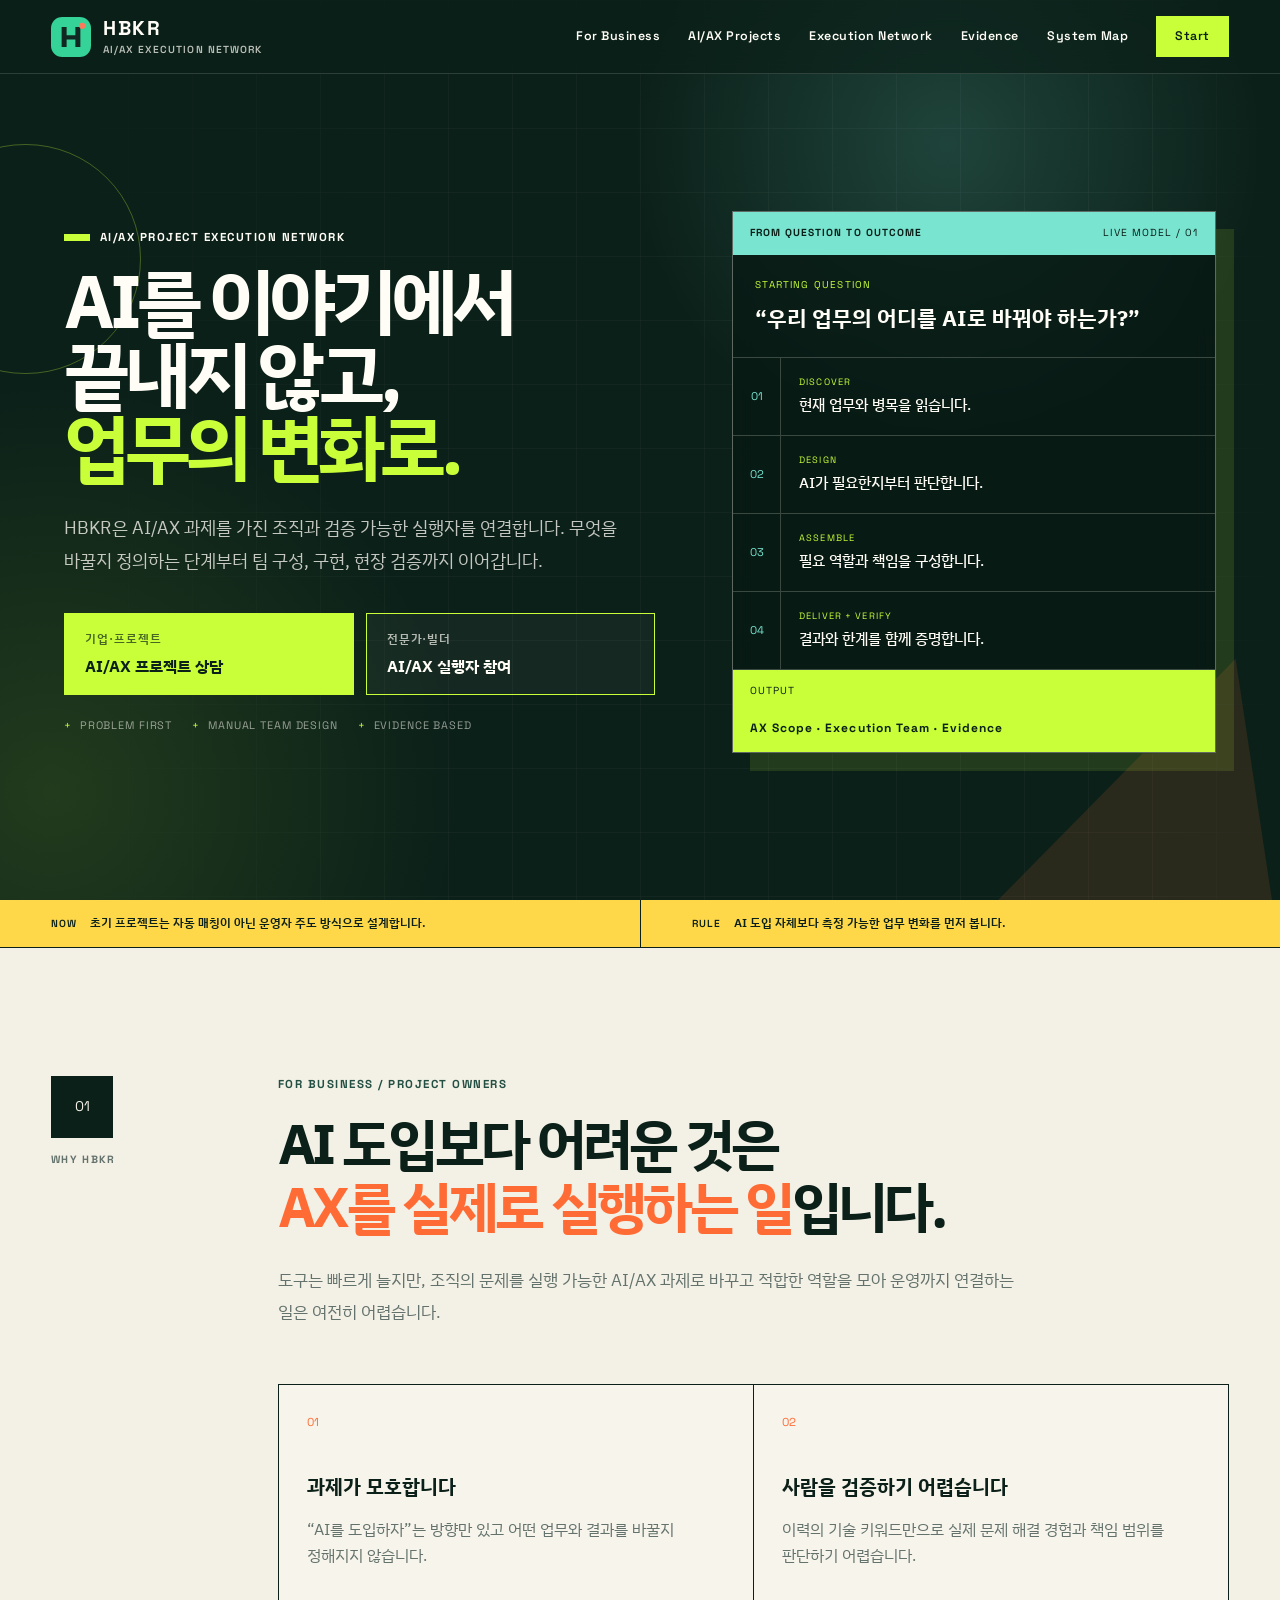
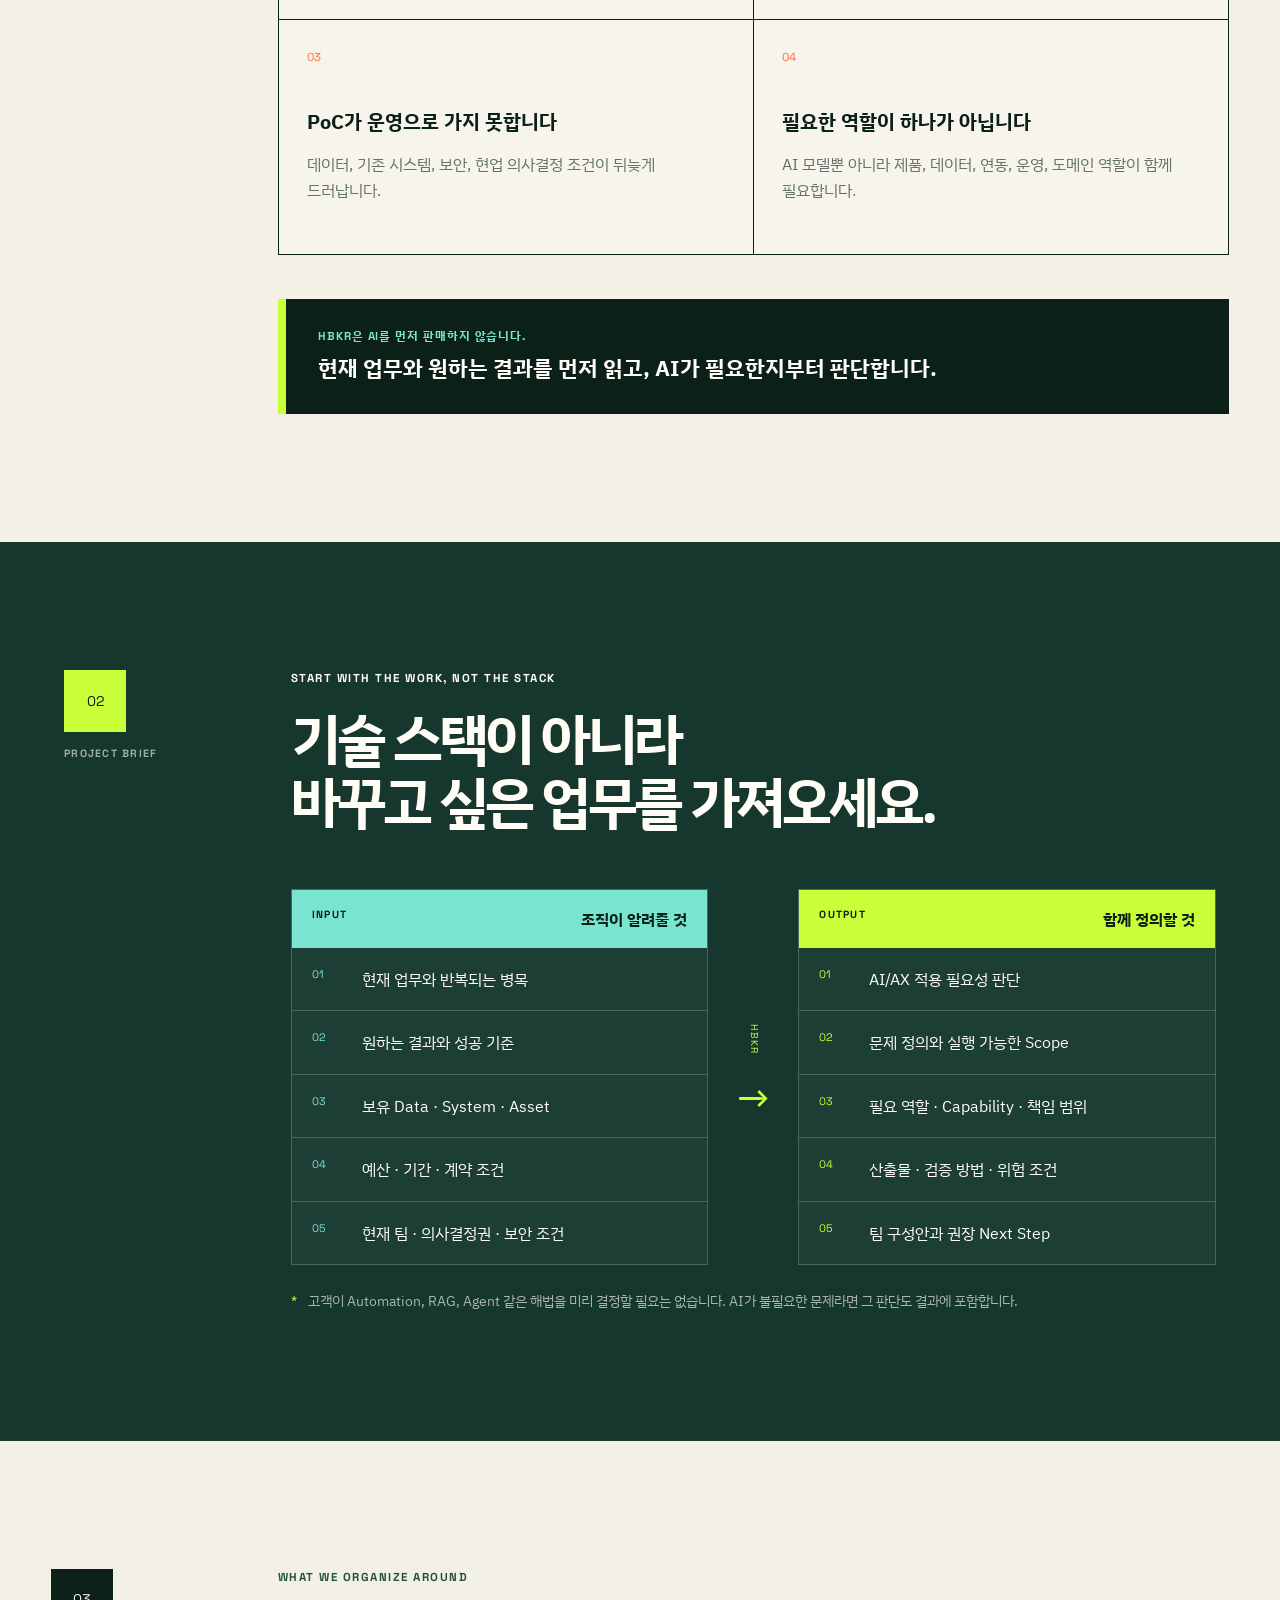
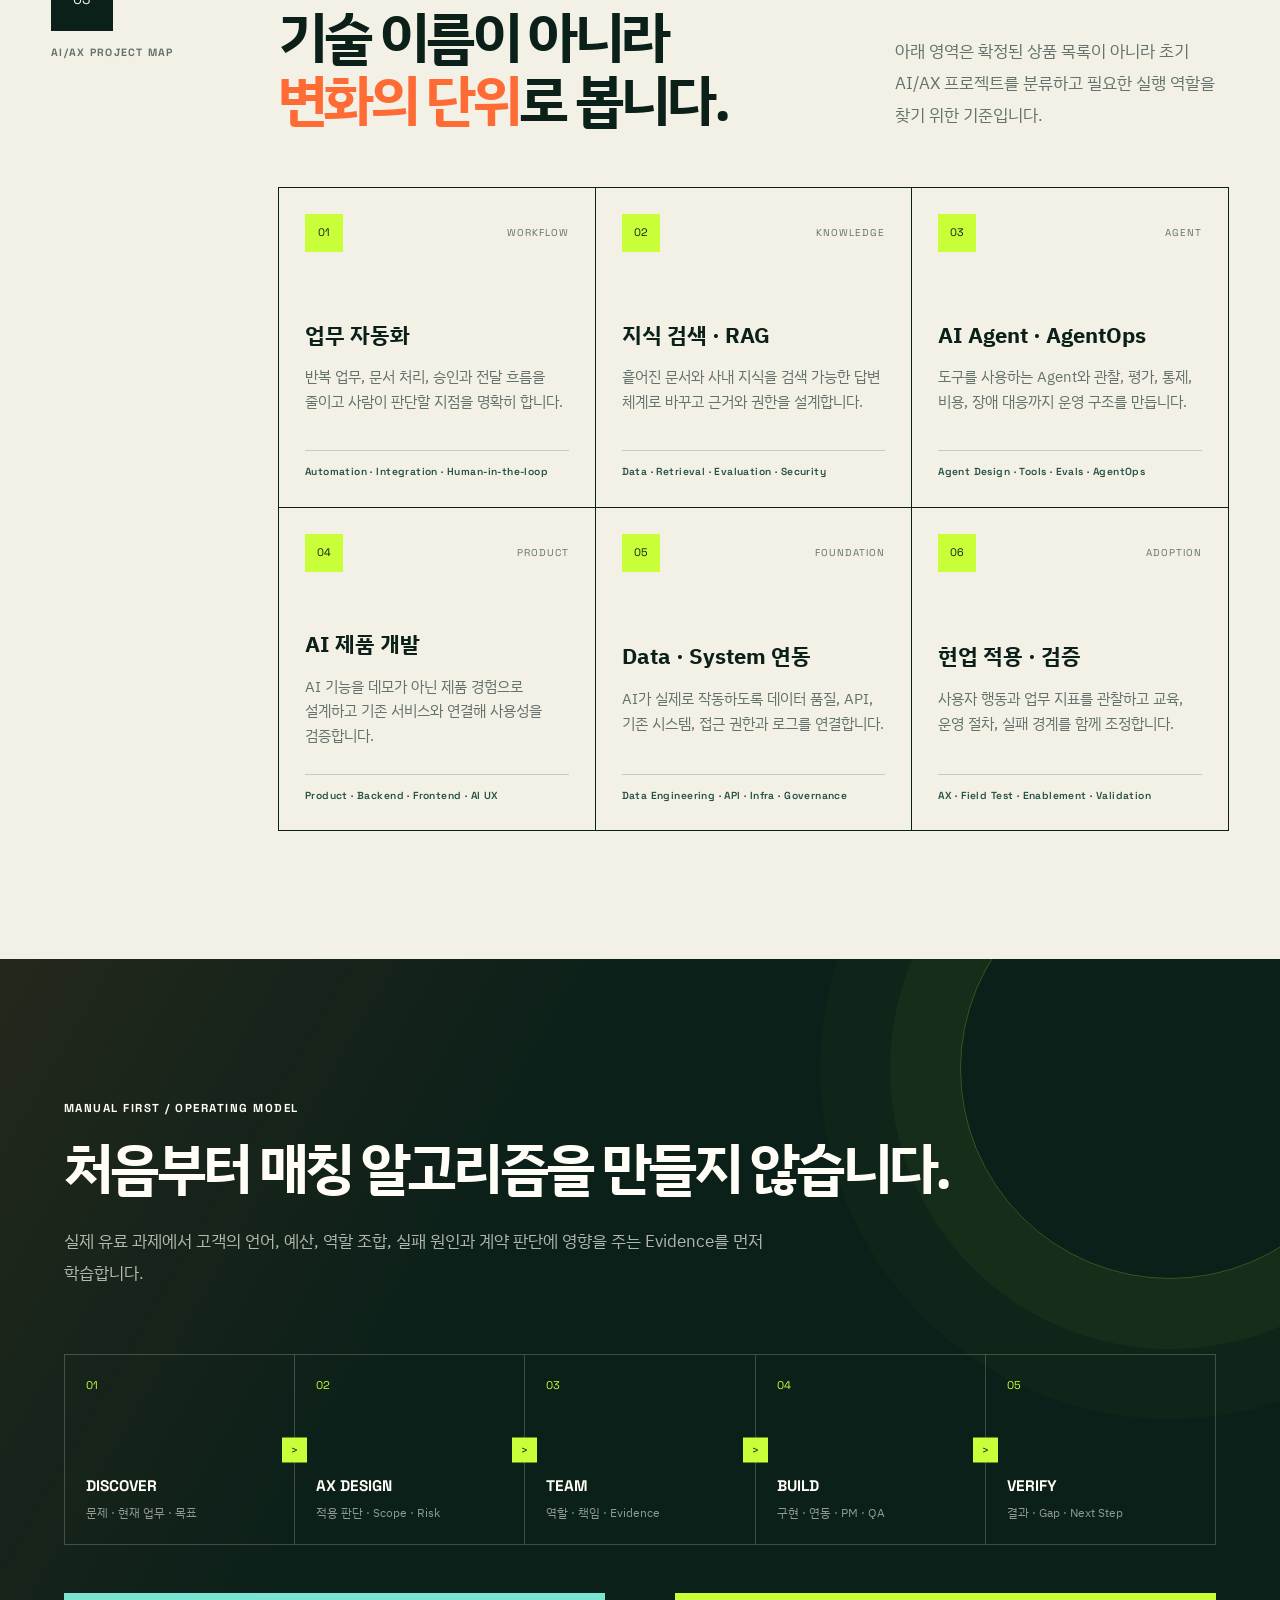
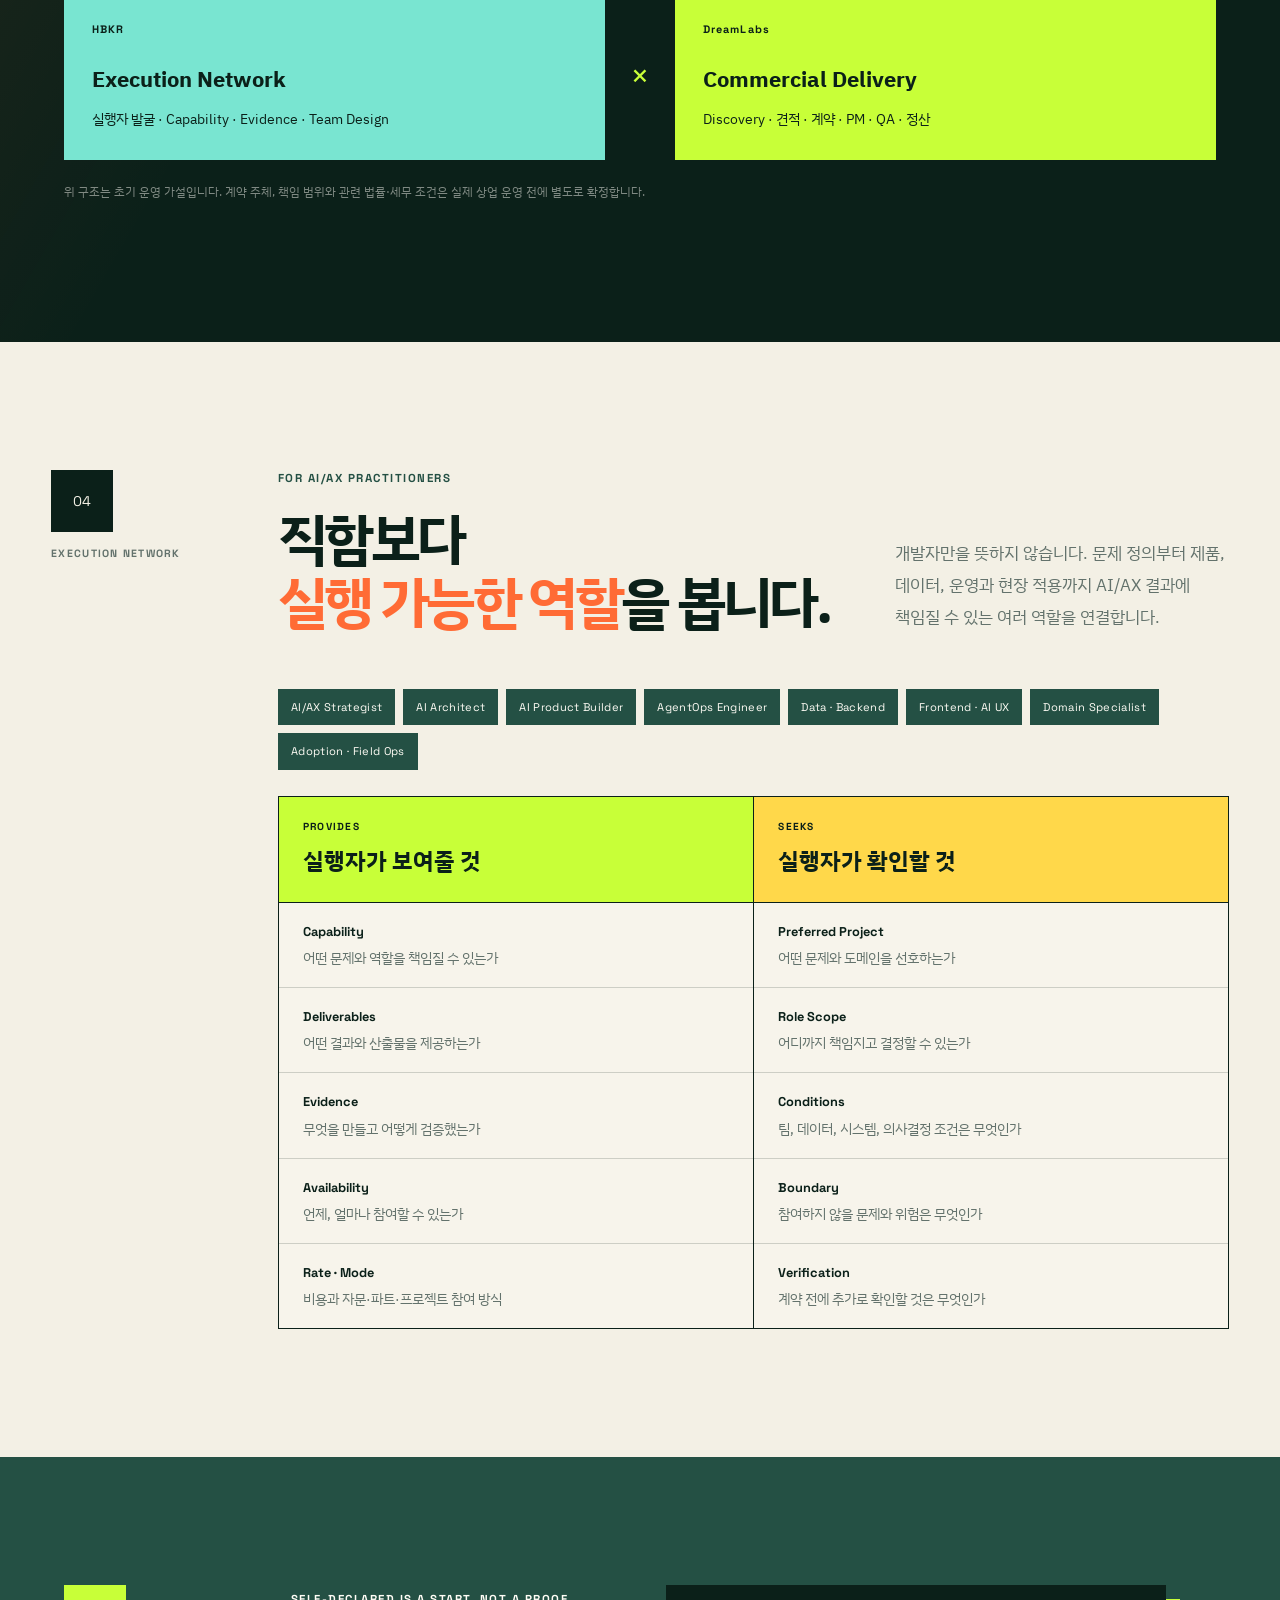
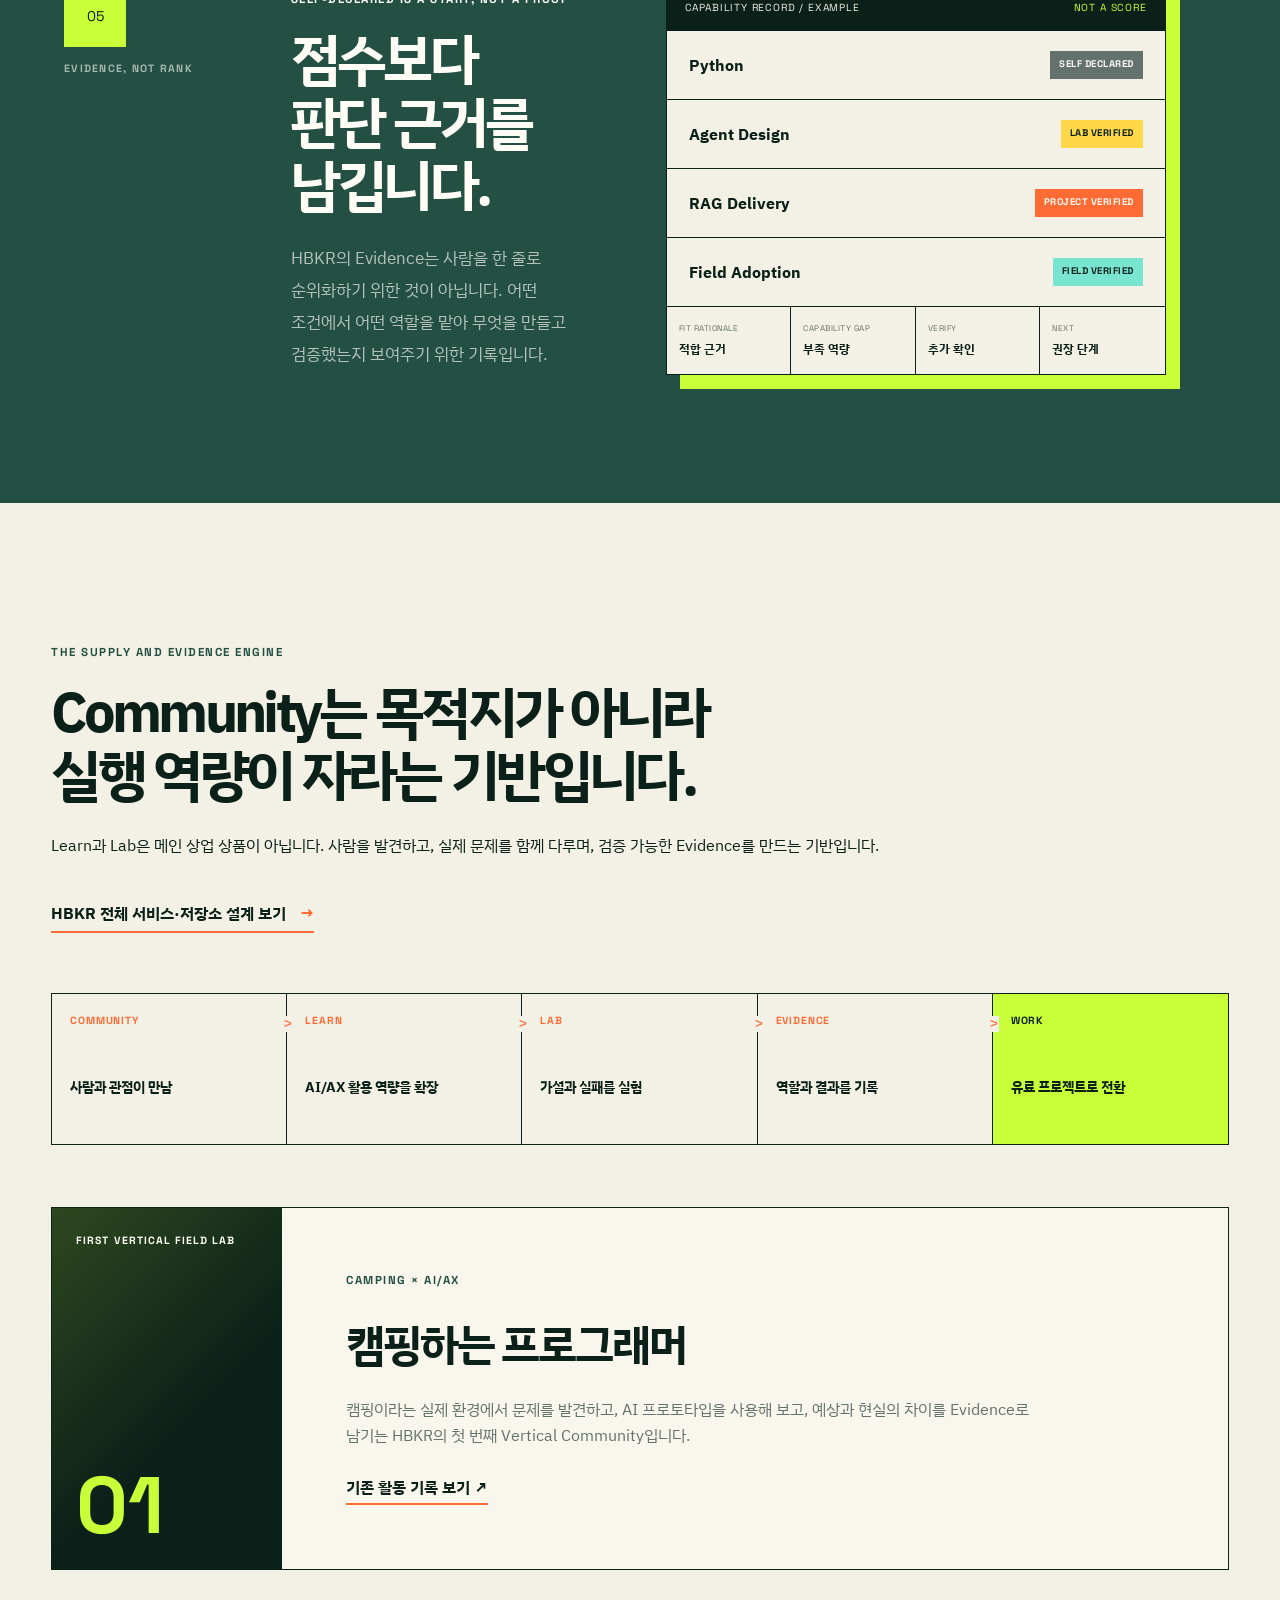
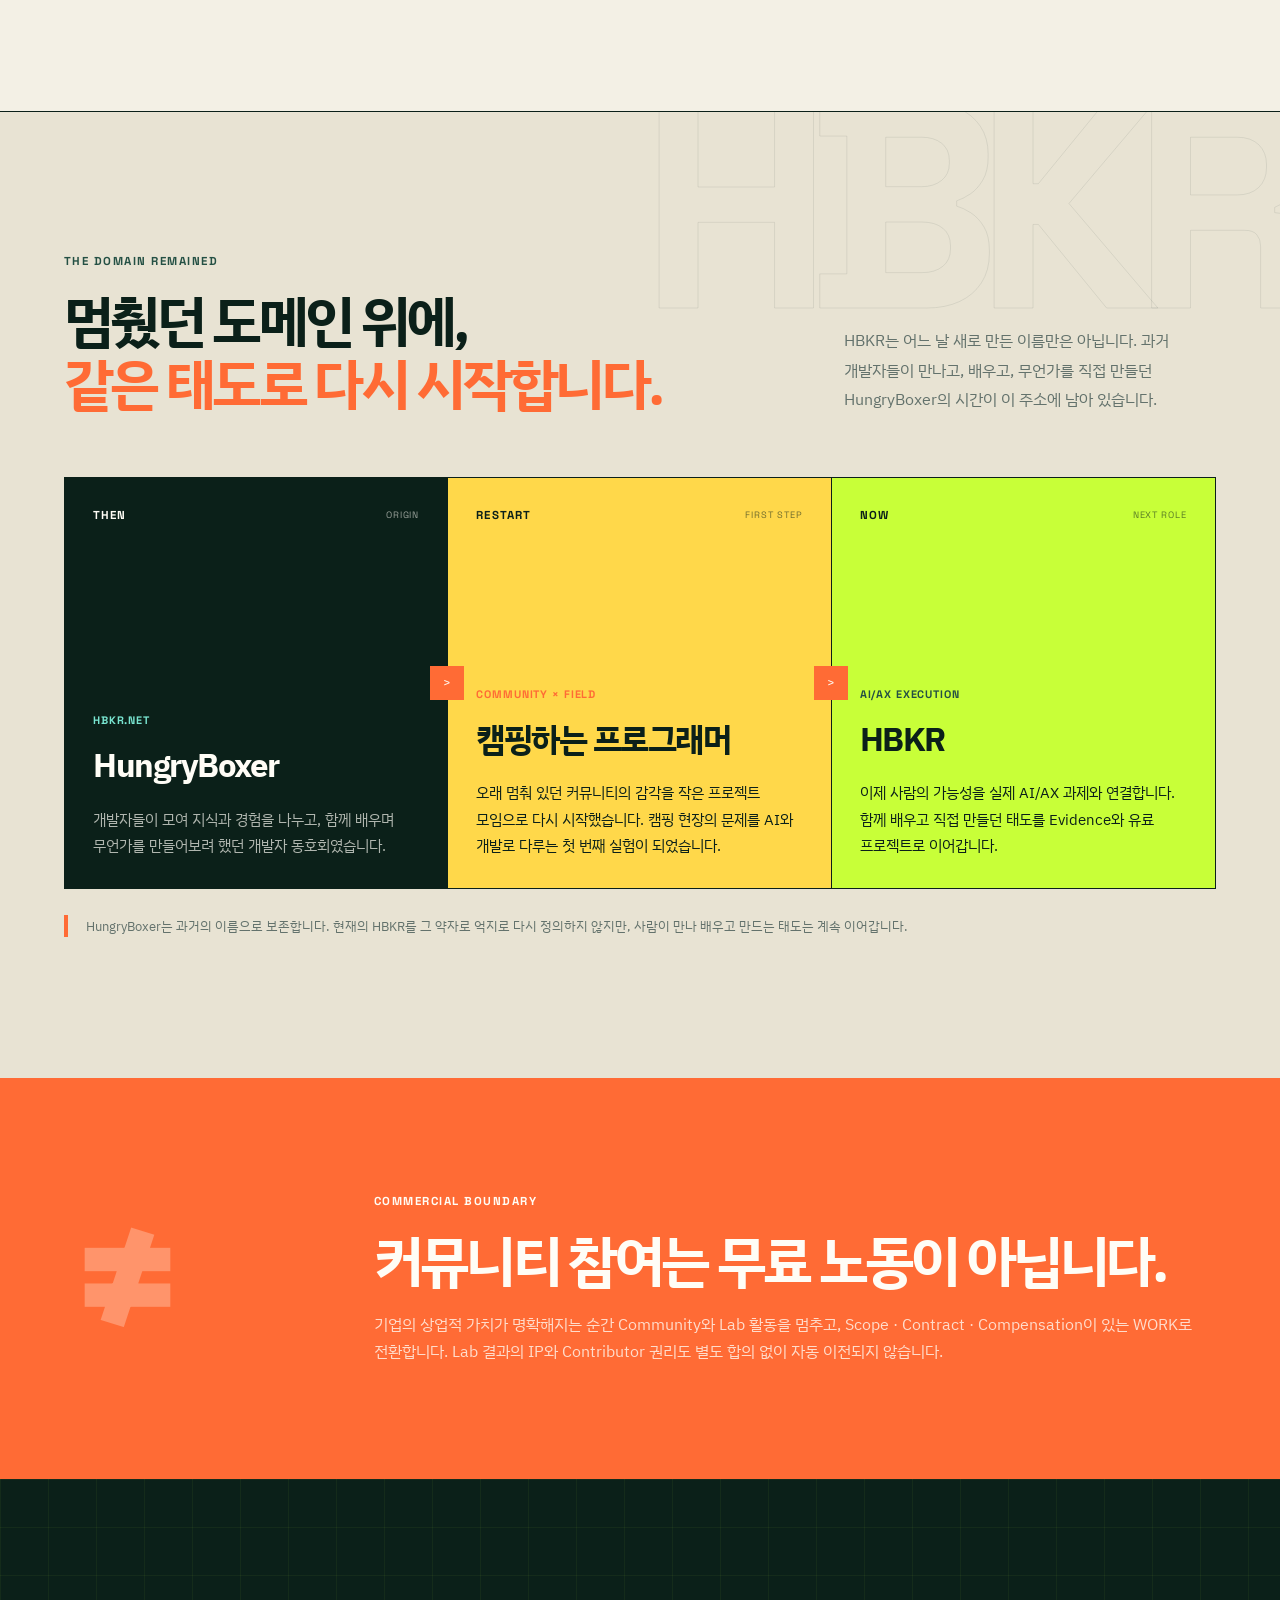
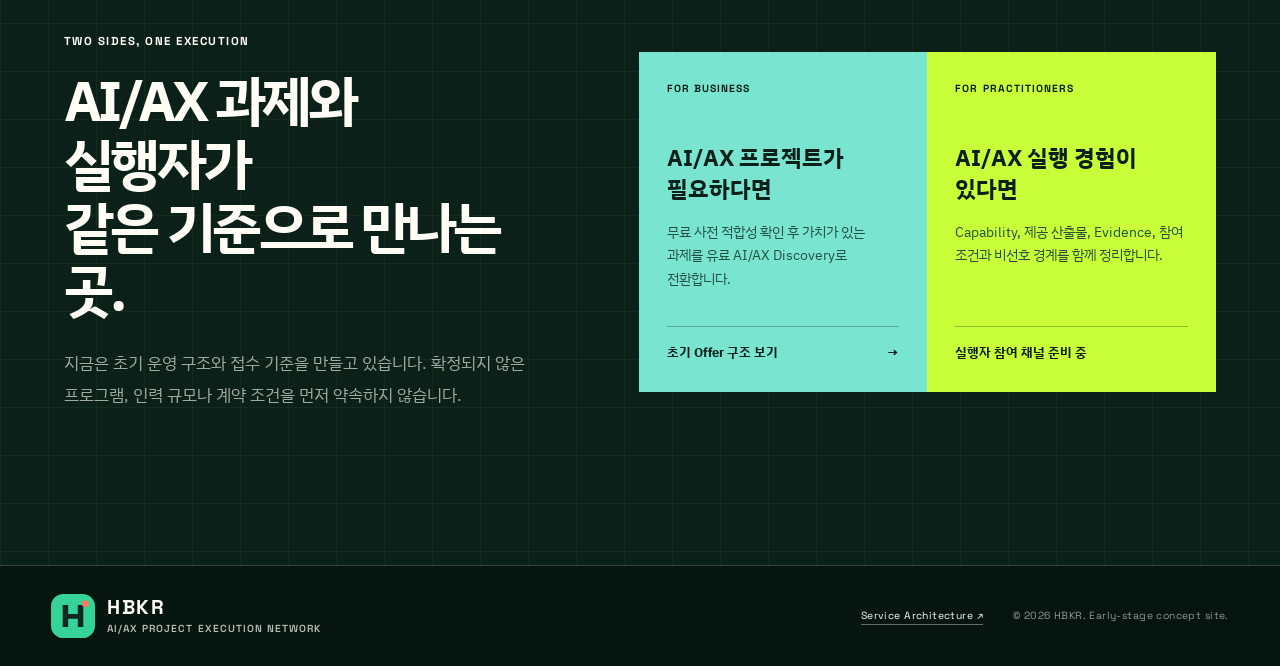
==== commit 5f1da73b: "Add HBKR service architecture preview" ====
--- a/index.html
+++ b/index.html
@@ -1,50 +1,34 @@
 <!doctype html>
-<html lang="en">
+<html lang="ko">
   <head>
     <meta charset="utf-8" />
     <meta name="viewport" content="width=device-width, initial-scale=1" />
-
     <meta
       name="description"
-      content="HBKR helps organizations turn AI ideas into practical, measurable systems through discovery, AI/AX design, execution, and verification."
+      content="HBKR은 AI/AX 과제를 가진 조직과 검증 가능한 실행자를 연결해 과제 정의, 팀 구성, 구현, 검증까지 이어가는 AI/AX 프로젝트 실행 네트워크입니다."
     />
-
     <meta name="theme-color" content="#0b2019" />
-
     <meta property="og:type" content="website" />
-    <meta property="og:title" content="HBKR | AI Systems That Actually Work" />
+    <meta property="og:title" content="HBKR | AI/AX Project Execution Network" />
     <meta
       property="og:description"
-      content="Turn AI ideas into working systems. Discover the problem, build the right solution, and prove the result."
+      content="AI를 이야기에서 끝내지 않고, 실제 업무의 변화로 연결합니다."
     />
-
-    <title>HBKR | AI Systems That Actually Work</title>
-
+    <title>HBKR | AI/AX Project Execution Network</title>
     <link rel="icon" href="assets/hbkr-mark.svg" type="image/svg+xml" />
     <link rel="manifest" href="site.webmanifest" />
     <link rel="stylesheet" href="styles.css" />
-
     <script src="app.js" defer></script>
   </head>
-
   <body>
-    <a class="skip-link" href="#main">Skip to content</a>
-
-    <!-- =========================
-         HEADER
-    ========================== -->
+    <a class="skip-link" href="#main">본문으로 바로가기</a>
+
     <header class="site-header" data-header>
-      <a class="brand" href="#top" aria-label="HBKR Home">
-        <img
-          src="assets/hbkr-mark.svg"
-          alt=""
-          width="40"
-          height="40"
-        />
-
+      <a class="brand" href="#top" aria-label="HBKR 홈">
+        <img src="assets/hbkr-mark.svg" alt="" width="40" height="40" />
         <span>
           <strong>HBKR</strong>
-          <small>AI SYSTEMS & EXECUTION</small>
+          <small>AI/AX Execution Network</small>
         </span>
       </a>
 
@@ -55,953 +39,504 @@
         aria-controls="primary-navigation"
         data-menu-toggle
       >
-        <span>Menu</span>
+        <span>메뉴</span>
         <i aria-hidden="true"></i>
       </button>
 
-      <nav
-        class="site-nav"
-        id="primary-navigation"
-        aria-label="Primary navigation"
-        data-menu
-      >
-        <a href="#services">Services</a>
-        <a href="#process">Process</a>
-        <a href="#work">Work</a>
+      <nav class="site-nav" id="primary-navigation" aria-label="주요 메뉴" data-menu>
+        <a href="#business">For Business</a>
+        <a href="#capabilities">AI/AX Projects</a>
+        <a href="#network">Execution Network</a>
         <a href="#evidence">Evidence</a>
-        <a class="nav-cta" href="#start">Start a Project</a>
+        <a href="architecture.html">System Map</a>
+        <a class="nav-cta" href="#start">Start</a>
       </nav>
     </header>
 
     <main id="main">
-
-      <!-- =========================
-           HERO
-      ========================== -->
       <section class="hero" id="top">
-
         <div class="hero-grid" aria-hidden="true"></div>
-
         <div class="hero-copy" data-reveal>
-          <p class="eyebrow">
-            <span></span>
-            AI SYSTEMS · AUTOMATION · EXECUTION
-          </p>
-
+          <p class="eyebrow"><span></span> AI/AX PROJECT EXECUTION NETWORK</p>
           <h1>
-            Turn AI ideas
-            <br />
-            into
-            <br />
-            <em>working systems.</em>
+            AI를 이야기에서<br />
+            끝내지 않고,<br />
+            <em>업무의 변화로.</em>
           </h1>
-
           <p class="hero-intro">
-            HBKR helps businesses move from AI experiments to practical
-            systems that solve real problems, improve workflows, and create
-            measurable results.
-          </p>
-
-          <div class="hero-actions" aria-label="Get started">
-            <a class="button button-primary" href="#start">
-              <span>FOR BUSINESS</span>
-              <strong>Start a Project</strong>
+            HBKR은 AI/AX 과제를 가진 조직과 검증 가능한 실행자를 연결합니다.
+            무엇을 바꿀지 정의하는 단계부터 팀 구성, 구현, 현장 검증까지 이어갑니다.
+          </p>
+          <div class="hero-actions" aria-label="HBKR 시작하기">
+            <a class="button button-primary" href="#business">
+              <span>기업·프로젝트</span>
+              <strong>AI/AX 프로젝트 상담</strong>
             </a>
-
-            <a class="button button-secondary" href="#services">
-              <span>EXPLORE</span>
-              <strong>What We Build</strong>
+            <a class="button button-secondary" href="#network">
+              <span>전문가·빌더</span>
+              <strong>AI/AX 실행자 참여</strong>
             </a>
           </div>
-
-          <ul class="hero-principles" aria-label="HBKR principles">
+          <ul class="hero-principles" aria-label="HBKR 운영 원칙">
             <li>Problem First</li>
-            <li>Build With Purpose</li>
-            <li>Measure The Result</li>
+            <li>Manual Team Design</li>
+            <li>Evidence Based</li>
           </ul>
         </div>
 
-        <aside
-          class="execution-console"
-          aria-label="HBKR execution model"
-          data-reveal
-        >
+        <aside class="execution-console" aria-label="AI/AX 실행 흐름" data-reveal>
           <header>
-            <p>FROM IDEA TO OUTCOME</p>
-            <span>EXECUTION MODEL / 01</span>
+            <p>FROM QUESTION TO OUTCOME</p>
+            <span>LIVE MODEL / 01</span>
           </header>
-
           <div class="console-question">
-            <small>STARTING POINT</small>
-
-            <strong>
-              “Where can AI create a real advantage for your business?”
-            </strong>
-          </div>
-
+            <small>STARTING QUESTION</small>
+            <strong>“우리 업무의 어디를 AI로 바꿔야 하는가?”</strong>
+          </div>
           <ol>
             <li>
               <span>01</span>
-
-              <div>
-                <small>DISCOVER</small>
-                <strong>Understand the problem and workflow.</strong>
-              </div>
+              <div><small>DISCOVER</small><strong>현재 업무와 병목을 읽습니다.</strong></div>
             </li>
-
             <li>
               <span>02</span>
-
-              <div>
-                <small>DESIGN</small>
-                <strong>Choose the right AI approach.</strong>
-              </div>
+              <div><small>DESIGN</small><strong>AI가 필요한지부터 판단합니다.</strong></div>
             </li>
-
             <li>
               <span>03</span>
-
-              <div>
-                <small>BUILD</small>
-                <strong>Turn the idea into a usable system.</strong>
-              </div>
+              <div><small>ASSEMBLE</small><strong>필요 역할과 책임을 구성합니다.</strong></div>
             </li>
-
             <li>
               <span>04</span>
-
-              <div>
-                <small>VERIFY</small>
-                <strong>Measure results and improve.</strong>
-              </div>
+              <div><small>DELIVER + VERIFY</small><strong>결과와 한계를 함께 증명합니다.</strong></div>
             </li>
           </ol>
-
           <footer>
             <span>OUTPUT</span>
-            <strong>AI Strategy · Working System · Evidence</strong>
+            <strong>AX Scope · Execution Team · Evidence</strong>
           </footer>
         </aside>
       </section>
 
-
-      <!-- =========================
-           SIGNAL STRIP
-      ========================== -->
-      <div class="signal-strip" aria-label="HBKR approach">
-        <p>
-          <span>FOCUS</span>
-          We start with the business problem, not the AI tool.
-        </p>
-
-        <p>
-          <span>OUTCOME</span>
-          Every project should lead to something useful, measurable, and real.
-        </p>
+      <div class="signal-strip" aria-label="현재 운영 방향">
+        <p><span>NOW</span> 초기 프로젝트는 자동 매칭이 아닌 운영자 주도 방식으로 설계합니다.</p>
+        <p><span>RULE</span> AI 도입 자체보다 측정 가능한 업무 변화를 먼저 봅니다.</p>
       </div>
 
-
-      <!-- =========================
-           PROBLEM / BUSINESS
-      ========================== -->
       <section class="section problem-section" id="business">
-
         <div class="section-index" data-reveal>
           <span>01</span>
-          <p>THE PROBLEM</p>
-        </div>
-
+          <p>WHY HBKR</p>
+        </div>
         <div class="section-main">
-
           <div class="section-heading" data-reveal>
-            <p class="eyebrow eyebrow-dark">
-              WHY AI PROJECTS FAIL
+            <p class="eyebrow eyebrow-dark">FOR BUSINESS / PROJECT OWNERS</p>
+            <h2>AI 도입보다 어려운 것은<br /><em>AX를 실제로 실행하는 일</em>입니다.</h2>
+            <p>
+              도구는 빠르게 늘지만, 조직의 문제를 실행 가능한 AI/AX 과제로 바꾸고
+              적합한 역할을 모아 운영까지 연결하는 일은 여전히 어렵습니다.
             </p>
-
-            <h2>
-              AI is easy to talk about.
-              <br />
-              <em>Execution is the hard part.</em>
-            </h2>
-
+          </div>
+
+          <div class="problem-grid">
+            <article data-reveal>
+              <span>01</span>
+              <h3>과제가 모호합니다</h3>
+              <p>“AI를 도입하자”는 방향만 있고 어떤 업무와 결과를 바꿀지 정해지지 않습니다.</p>
+            </article>
+            <article data-reveal>
+              <span>02</span>
+              <h3>사람을 검증하기 어렵습니다</h3>
+              <p>이력의 기술 키워드만으로 실제 문제 해결 경험과 책임 범위를 판단하기 어렵습니다.</p>
+            </article>
+            <article data-reveal>
+              <span>03</span>
+              <h3>PoC가 운영으로 가지 못합니다</h3>
+              <p>데이터, 기존 시스템, 보안, 현업 의사결정 조건이 뒤늦게 드러납니다.</p>
+            </article>
+            <article data-reveal>
+              <span>04</span>
+              <h3>필요한 역할이 하나가 아닙니다</h3>
+              <p>AI 모델뿐 아니라 제품, 데이터, 연동, 운영, 도메인 역할이 함께 필요합니다.</p>
+            </article>
+          </div>
+
+          <blockquote class="position-statement" data-reveal>
+            <p>HBKR은 AI를 먼저 판매하지 않습니다.</p>
+            <strong>현재 업무와 원하는 결과를 먼저 읽고, AI가 필요한지부터 판단합니다.</strong>
+          </blockquote>
+        </div>
+      </section>
+
+      <section class="section brief-section" aria-labelledby="brief-title">
+        <div class="section-index section-index-light" data-reveal>
+          <span>02</span>
+          <p>PROJECT BRIEF</p>
+        </div>
+        <div class="section-main">
+          <div class="section-heading section-heading-light" data-reveal>
+            <p class="eyebrow">START WITH THE WORK, NOT THE STACK</p>
+            <h2 id="brief-title">기술 스택이 아니라<br />바꾸고 싶은 업무를 가져오세요.</h2>
+          </div>
+
+          <div class="brief-exchange" data-reveal>
+            <article class="brief-input">
+              <header><span>INPUT</span><strong>조직이 알려줄 것</strong></header>
+              <ul>
+                <li><span>01</span>현재 업무와 반복되는 병목</li>
+                <li><span>02</span>원하는 결과와 성공 기준</li>
+                <li><span>03</span>보유 Data · System · Asset</li>
+                <li><span>04</span>예산 · 기간 · 계약 조건</li>
+                <li><span>05</span>현재 팀 · 의사결정권 · 보안 조건</li>
+              </ul>
+            </article>
+            <div class="exchange-arrow" aria-hidden="true"><span>HBKR</span><i>→</i></div>
+            <article class="brief-output">
+              <header><span>OUTPUT</span><strong>함께 정의할 것</strong></header>
+              <ul>
+                <li><span>01</span>AI/AX 적용 필요성 판단</li>
+                <li><span>02</span>문제 정의와 실행 가능한 Scope</li>
+                <li><span>03</span>필요 역할 · Capability · 책임 범위</li>
+                <li><span>04</span>산출물 · 검증 방법 · 위험 조건</li>
+                <li><span>05</span>팀 구성안과 권장 Next Step</li>
+              </ul>
+            </article>
+          </div>
+          <p class="brief-note" data-reveal>
+            고객이 Automation, RAG, Agent 같은 해법을 미리 결정할 필요는 없습니다.
+            AI가 불필요한 문제라면 그 판단도 결과에 포함합니다.
+          </p>
+        </div>
+      </section>
+
+      <section class="section capability-section" id="capabilities">
+        <div class="section-index" data-reveal>
+          <span>03</span>
+          <p>AI/AX PROJECT MAP</p>
+        </div>
+        <div class="section-main">
+          <div class="section-heading heading-split" data-reveal>
+            <div>
+              <p class="eyebrow eyebrow-dark">WHAT WE ORGANIZE AROUND</p>
+              <h2>기술 이름이 아니라<br /><em>변화의 단위</em>로 봅니다.</h2>
+            </div>
             <p>
-              Businesses do not need another AI demo. They need solutions
-              that fit their workflows, data, people, systems, and actual
-              business goals.
+              아래 영역은 확정된 상품 목록이 아니라 초기 AI/AX 프로젝트를 분류하고
+              필요한 실행 역할을 찾기 위한 기준입니다.
             </p>
           </div>
 
-          <div class="problem-grid">
-
-            <article data-reveal>
-              <span>01</span>
-              <h3>The problem is unclear</h3>
-              <p>
-                “We need AI” is not a project. We first identify the workflow,
-                bottleneck, and outcome that actually matter.
-              </p>
-            </article>
-
-            <article data-reveal>
-              <span>02</span>
-              <h3>The wrong solution gets built</h3>
-              <p>
-                AI agents, RAG, automation, and custom models are tools.
-                We choose the technology only after understanding the problem.
-              </p>
-            </article>
-
-            <article data-reveal>
-              <span>03</span>
-              <h3>Prototypes never reach production</h3>
-              <p>
-                Real systems have users, permissions, data, integrations,
-                security, maintenance, and operational constraints.
-              </p>
-            </article>
-
-            <article data-reveal>
-              <span>04</span>
-              <h3>Success is never measured</h3>
-              <p>
-                A working demo is not enough. We define what improvement
-                should look like and test against it.
-              </p>
-            </article>
-
-          </div>
-
-          <blockquote class="position-statement" data-reveal>
-            <p>We do not sell AI for the sake of AI.</p>
-
-            <strong>
-              We find where technology can create a meaningful change in the
-              way your business works.
-            </strong>
-          </blockquote>
-
-        </div>
-      </section>
-
-
-      <!-- =========================
-           SERVICES
-      ========================== -->
-      <section
-        class="section capability-section"
-        id="services"
-      >
-
-        <div class="section-index" data-reveal>
-          <span>02</span>
-          <p>WHAT WE BUILD</p>
-        </div>
-
-        <div class="section-main">
-
-          <div class="section-heading heading-split" data-reveal>
-
-            <div>
-              <p class="eyebrow eyebrow-dark">
-                AI / AUTOMATION / PRODUCTS
-              </p>
-
-              <h2>
-                We build around
-                <br />
-                <em>business outcomes.</em>
-              </h2>
-            </div>
-
-            <p>
-              Every project is different. These are the core areas where
-              we help teams turn AI opportunities into working systems.
-            </p>
-
-          </div>
-
-
           <div class="capability-grid">
-
-            <article data-reveal>
-              <header>
-                <span>01</span>
-                <small>AUTOMATION</small>
-              </header>
-
-              <h3>AI Automation</h3>
-
-              <p>
-                Automate repetitive workflows, document processing,
-                approvals, operations, and human handoffs.
-              </p>
-
-              <footer>
-                Workflows · Integrations · Human-in-the-loop
-              </footer>
-            </article>
-
-
-            <article data-reveal>
-              <header>
-                <span>02</span>
-                <small>KNOWLEDGE</small>
-              </header>
-
-              <h3>RAG & Knowledge Systems</h3>
-
-              <p>
-                Turn internal documents and business knowledge into
-                searchable, useful, and controlled AI experiences.
-              </p>
-
-              <footer>
-                Retrieval · Data · Evaluation · Security
-              </footer>
-            </article>
-
-
-            <article data-reveal>
-              <header>
-                <span>03</span>
-                <small>AGENTS</small>
-              </header>
-
-              <h3>AI Agents</h3>
-
-              <p>
-                Design AI systems that can reason, use tools, execute tasks,
-                and operate inside real business workflows.
-              </p>
-
-              <footer>
-                Agent Design · Tools · Evals · AgentOps
-              </footer>
-            </article>
-
-
-            <article data-reveal>
-              <header>
-                <span>04</span>
-                <small>PRODUCT</small>
-              </header>
-
-              <h3>AI Products</h3>
-
-              <p>
-                Build AI-powered products and features that people can
-                actually use instead of stopping at a prototype.
-              </p>
-
-              <footer>
-                Product · Backend · Frontend · AI UX
-              </footer>
-            </article>
-
-
-            <article data-reveal>
-              <header>
-                <span>05</span>
-                <small>DATA</small>
-              </header>
-
-              <h3>Data & Integrations</h3>
-
-              <p>
-                Connect AI systems to APIs, databases, existing software,
-                internal tools, and the data they actually need.
-              </p>
-
-              <footer>
-                APIs · Data Engineering · Infrastructure
-              </footer>
-            </article>
-
-
-            <article data-reveal>
-              <header>
-                <span>06</span>
-                <small>STRATEGY</small>
-              </header>
-
-              <h3>AI Strategy</h3>
-
-              <p>
-                Identify where AI makes sense, prioritize opportunities,
-                define the roadmap, and avoid expensive technology mistakes.
-              </p>
-
-              <footer>
-                Discovery · Roadmaps · AI/AX · Validation
-              </footer>
-            </article>
-
-          </div>
-        </div>
-      </section>
-
-
-      <!-- =========================
-           PROCESS
-      ========================== -->
-      <section
-        class="execution-section"
-        id="process"
-        aria-labelledby="execution-title"
-      >
-
+            <article data-reveal>
+              <header><span>01</span><small>WORKFLOW</small></header>
+              <h3>업무 자동화</h3>
+              <p>반복 업무, 문서 처리, 승인과 전달 흐름을 줄이고 사람이 판단할 지점을 명확히 합니다.</p>
+              <footer>Automation · Integration · Human-in-the-loop</footer>
+            </article>
+            <article data-reveal>
+              <header><span>02</span><small>KNOWLEDGE</small></header>
+              <h3>지식 검색 · RAG</h3>
+              <p>흩어진 문서와 사내 지식을 검색 가능한 답변 체계로 바꾸고 근거와 권한을 설계합니다.</p>
+              <footer>Data · Retrieval · Evaluation · Security</footer>
+            </article>
+            <article data-reveal>
+              <header><span>03</span><small>AGENT</small></header>
+              <h3>AI Agent · AgentOps</h3>
+              <p>도구를 사용하는 Agent와 관찰, 평가, 통제, 비용, 장애 대응까지 운영 구조를 만듭니다.</p>
+              <footer>Agent Design · Tools · Evals · AgentOps</footer>
+            </article>
+            <article data-reveal>
+              <header><span>04</span><small>PRODUCT</small></header>
+              <h3>AI 제품 개발</h3>
+              <p>AI 기능을 데모가 아닌 제품 경험으로 설계하고 기존 서비스와 연결해 사용성을 검증합니다.</p>
+              <footer>Product · Backend · Frontend · AI UX</footer>
+            </article>
+            <article data-reveal>
+              <header><span>05</span><small>FOUNDATION</small></header>
+              <h3>Data · System 연동</h3>
+              <p>AI가 실제로 작동하도록 데이터 품질, API, 기존 시스템, 접근 권한과 로그를 연결합니다.</p>
+              <footer>Data Engineering · API · Infra · Governance</footer>
+            </article>
+            <article data-reveal>
+              <header><span>06</span><small>ADOPTION</small></header>
+              <h3>현업 적용 · 검증</h3>
+              <p>사용자 행동과 업무 지표를 관찰하고 교육, 운영 절차, 실패 경계를 함께 조정합니다.</p>
+              <footer>AX · Field Test · Enablement · Validation</footer>
+            </article>
+          </div>
+        </div>
+      </section>
+
+      <section class="execution-section" aria-labelledby="execution-title">
         <div class="execution-heading" data-reveal>
-
-          <p class="eyebrow">
-            HOW WE WORK
-          </p>
-
-          <h2 id="execution-title">
-            From messy problem
-            <br />
-            to working system.
-          </h2>
-
+          <p class="eyebrow">MANUAL FIRST / OPERATING MODEL</p>
+          <h2 id="execution-title">처음부터 매칭 알고리즘을 만들지 않습니다.</h2>
           <p>
-            We keep the process simple: understand the problem, design the
-            right solution, build it, put it in front of users, and measure
-            what happened.
-          </p>
-
-        </div>
-
+            실제 유료 과제에서 고객의 언어, 예산, 역할 조합, 실패 원인과 계약 판단에
+            영향을 주는 Evidence를 먼저 학습합니다.
+          </p>
+        </div>
 
         <ol class="delivery-flow" data-reveal>
-
-          <li>
-            <span>01</span>
-            <strong>DISCOVER</strong>
-            <small>
-              Problem · Workflow · Goals
-            </small>
-          </li>
-
-          <li>
-            <span>02</span>
-            <strong>DESIGN</strong>
-            <small>
-              Strategy · Scope · Architecture
-            </small>
-          </li>
-
-          <li>
-            <span>03</span>
-            <strong>BUILD</strong>
-            <small>
-              Product · Automation · AI
-            </small>
-          </li>
-
-          <li>
-            <span>04</span>
-            <strong>DEPLOY</strong>
-            <small>
-              Users · Systems · Operations
-            </small>
-          </li>
-
-          <li>
-            <span>05</span>
-            <strong>VERIFY</strong>
-            <small>
-              Results · Feedback · Iteration
-            </small>
-          </li>
-
+          <li><span>01</span><strong>DISCOVER</strong><small>문제 · 현재 업무 · 목표</small></li>
+          <li><span>02</span><strong>AX DESIGN</strong><small>적용 판단 · Scope · Risk</small></li>
+          <li><span>03</span><strong>TEAM</strong><small>역할 · 책임 · Evidence</small></li>
+          <li><span>04</span><strong>BUILD</strong><small>구현 · 연동 · PM · QA</small></li>
+          <li><span>05</span><strong>VERIFY</strong><small>결과 · Gap · Next Step</small></li>
         </ol>
 
-
         <div class="operating-model" data-reveal>
-
           <article>
             <p>HBKR</p>
-            <h3>AI Execution</h3>
-            <span>
-              Strategy · Product · AI · Automation · Delivery
-            </span>
+            <h3>Execution Network</h3>
+            <span>실행자 발굴 · Capability · Evidence · Team Design</span>
           </article>
-
           <div aria-hidden="true">×</div>
-
           <article>
-            <p>YOUR BUSINESS</p>
-            <h3>Real Problems</h3>
-            <span>
-              Data · People · Systems · Goals · Constraints
-            </span>
+            <p>DreamLabs</p>
+            <h3>Commercial Delivery</h3>
+            <span>Discovery · 견적 · 계약 · PM · QA · 정산</span>
           </article>
-
-        </div>
-
-
+        </div>
         <p class="model-caveat" data-reveal>
-          The goal is not to add AI everywhere. The goal is to find where
-          AI can create a real advantage and build the smallest useful
-          system that proves it.
+          위 구조는 초기 운영 가설입니다. 계약 주체, 책임 범위와 관련 법률·세무 조건은
+          실제 상업 운영 전에 별도로 확정합니다.
         </p>
-
-      </section>
-
-
-      <!-- =========================
-           WORK
-      ========================== -->
-      <section
-        class="section network-section"
-        id="work"
-      >
-
+      </section>
+
+      <section class="section network-section" id="network">
         <div class="section-index" data-reveal>
-          <span>03</span>
-          <p>SELECTED WORK</p>
-        </div>
-
+          <span>04</span>
+          <p>EXECUTION NETWORK</p>
+        </div>
         <div class="section-main">
-
           <div class="section-heading heading-split" data-reveal>
-
             <div>
-              <p class="eyebrow eyebrow-dark">
-                BUILD · TEST · LEARN
-              </p>
-
-              <h2>
-                Ideas are cheap.
-                <br />
-                <em>Working systems are not.</em>
-              </h2>
-            </div>
-
+              <p class="eyebrow eyebrow-dark">FOR AI/AX PRACTITIONERS</p>
+              <h2>직함보다<br /><em>실행 가능한 역할</em>을 봅니다.</h2>
+            </div>
             <p>
-              We use real projects and experiments to test what works,
-              what fails, and what is actually worth building.
+              개발자만을 뜻하지 않습니다. 문제 정의부터 제품, 데이터, 운영과 현장 적용까지
+              AI/AX 결과에 책임질 수 있는 여러 역할을 연결합니다.
             </p>
-
-          </div>
-
+          </div>
+
+          <div class="role-marquee" aria-label="AI/AX 실행 역할" data-reveal>
+            <span>AI/AX Strategist</span>
+            <span>AI Architect</span>
+            <span>AI Product Builder</span>
+            <span>AgentOps Engineer</span>
+            <span>Data · Backend</span>
+            <span>Frontend · AI UX</span>
+            <span>Domain Specialist</span>
+            <span>Adoption · Field Ops</span>
+          </div>
 
           <div class="talent-sides">
-
             <article class="talent-offer" data-reveal>
-
-              <header>
-                <span>PROJECT 01</span>
-                <h3>AI Workflow Automation</h3>
-              </header>
-
+              <header><span>PROVIDES</span><h3>실행자가 보여줄 것</h3></header>
               <ul>
-                <li>
-                  <strong>PROBLEM</strong>
-                  <span>
-                    Repetitive manual work across multiple tools.
-                  </span>
-                </li>
-
-                <li>
-                  <strong>APPROACH</strong>
-                  <span>
-                    AI-assisted workflow with automated routing and review.
-                  </span>
-                </li>
-
-                <li>
-                  <strong>OUTPUT</strong>
-                  <span>
-                    Working automation prototype and measurable workflow.
-                  </span>
-                </li>
+                <li><strong>Capability</strong><span>어떤 문제와 역할을 책임질 수 있는가</span></li>
+                <li><strong>Deliverables</strong><span>어떤 결과와 산출물을 제공하는가</span></li>
+                <li><strong>Evidence</strong><span>무엇을 만들고 어떻게 검증했는가</span></li>
+                <li><strong>Availability</strong><span>언제, 얼마나 참여할 수 있는가</span></li>
+                <li><strong>Rate · Mode</strong><span>비용과 자문·파트·프로젝트 참여 방식</span></li>
               </ul>
-
-            </article>
-
-
+            </article>
             <article class="talent-seeks" data-reveal>
-
-              <header>
-                <span>PROJECT 02</span>
-                <h3>Business Knowledge Assistant</h3>
-              </header>
-
+              <header><span>SEEKS</span><h3>실행자가 확인할 것</h3></header>
               <ul>
-                <li>
-                  <strong>PROBLEM</strong>
-                  <span>
-                    Important company knowledge spread across documents.
-                  </span>
-                </li>
-
-                <li>
-                  <strong>APPROACH</strong>
-                  <span>
-                    Retrieval-based AI system with source-aware answers.
-                  </span>
-                </li>
-
-                <li>
-                  <strong>OUTPUT</strong>
-                  <span>
-                    Searchable knowledge experience with evaluation.
-                  </span>
-                </li>
+                <li><strong>Preferred Project</strong><span>어떤 문제와 도메인을 선호하는가</span></li>
+                <li><strong>Role Scope</strong><span>어디까지 책임지고 결정할 수 있는가</span></li>
+                <li><strong>Conditions</strong><span>팀, 데이터, 시스템, 의사결정 조건은 무엇인가</span></li>
+                <li><strong>Boundary</strong><span>참여하지 않을 문제와 위험은 무엇인가</span></li>
+                <li><strong>Verification</strong><span>계약 전에 추가로 확인할 것은 무엇인가</span></li>
               </ul>
-
-            </article>
-
-          </div>
-
-        </div>
-      </section>
-
-
-      <!-- =========================
-           EVIDENCE
-      ========================== -->
-      <section
-        class="section evidence-section"
-        id="evidence"
-      >
-
+            </article>
+          </div>
+        </div>
+      </section>
+
+      <section class="section evidence-section" id="evidence">
         <div class="section-index section-index-light" data-reveal>
-          <span>04</span>
-          <p>EVIDENCE</p>
-        </div>
-
+          <span>05</span>
+          <p>EVIDENCE, NOT RANK</p>
+        </div>
         <div class="section-main evidence-layout">
-
           <div class="section-heading section-heading-light" data-reveal>
-
-            <p class="eyebrow">
-              PROVE IT
+            <p class="eyebrow">SELF-DECLARED IS A START, NOT A PROOF</p>
+            <h2>점수보다<br />판단 근거를 남깁니다.</h2>
+            <p>
+              HBKR의 Evidence는 사람을 한 줄로 순위화하기 위한 것이 아닙니다.
+              어떤 조건에서 어떤 역할을 맡아 무엇을 만들고 검증했는지 보여주기 위한 기록입니다.
             </p>
-
-            <h2>
-              Don't just tell us
-              <br />
-              what AI can do.
-              <br />
-              <em>Show us.</em>
-            </h2>
-
-            <p>
-              A polished demo is not proof. We care about what was built,
-              where it was used, what changed, and what still needs work.
-            </p>
-
-          </div>
-
+          </div>
 
           <div class="evidence-board" data-reveal>
-
             <header>
-              <p>PROJECT EVIDENCE / EXAMPLE</p>
+              <p>CAPABILITY RECORD / EXAMPLE</p>
               <span>NOT A SCORE</span>
             </header>
-
-
             <div class="evidence-row">
-              <strong>Prototype</strong>
-              <span class="tag tag-self">
-                BUILT
-              </span>
-            </div>
-
+              <strong>Python</strong><span class="tag tag-self">SELF DECLARED</span>
+            </div>
             <div class="evidence-row">
-              <strong>AI Workflow</strong>
-              <span class="tag tag-lab">
-                TESTED
-              </span>
-            </div>
-
+              <strong>Agent Design</strong><span class="tag tag-lab">LAB VERIFIED</span>
+            </div>
             <div class="evidence-row">
-              <strong>User Feedback</strong>
-              <span class="tag tag-project">
-                VALIDATED
-              </span>
-            </div>
-
+              <strong>RAG Delivery</strong><span class="tag tag-project">PROJECT VERIFIED</span>
+            </div>
             <div class="evidence-row">
-              <strong>Business Impact</strong>
-              <span class="tag tag-field">
-                MEASURED
-              </span>
-            </div>
-
-
+              <strong>Field Adoption</strong><span class="tag tag-field">FIELD VERIFIED</span>
+            </div>
             <footer>
-
-              <div>
-                <small>PROBLEM</small>
-                <strong>What changed?</strong>
-              </div>
-
-              <div>
-                <small>RESULT</small>
-                <strong>What improved?</strong>
-              </div>
-
-              <div>
-                <small>GAP</small>
-                <strong>What failed?</strong>
-              </div>
-
-              <div>
-                <small>NEXT</small>
-                <strong>What comes next?</strong>
-              </div>
-
+              <div><small>FIT RATIONALE</small><strong>적합 근거</strong></div>
+              <div><small>CAPABILITY GAP</small><strong>부족 역량</strong></div>
+              <div><small>VERIFY</small><strong>추가 확인</strong></div>
+              <div><small>NEXT</small><strong>권장 단계</strong></div>
             </footer>
-
-          </div>
-
-        </div>
-      </section>
-
-
-      <!-- =========================
-           PRINCIPLES
-      ========================== -->
-      <section
-        class="ecosystem-section"
-        aria-labelledby="ecosystem-title"
-      >
-
+          </div>
+        </div>
+      </section>
+
+      <section class="ecosystem-section" aria-labelledby="ecosystem-title">
         <div class="ecosystem-heading" data-reveal>
-
-          <p class="eyebrow eyebrow-dark">
-            OUR PRINCIPLES
-          </p>
-
-          <h2 id="ecosystem-title">
-            Build less.
-            <br />
-            <em>Build what matters.</em>
-          </h2>
-
+          <p class="eyebrow eyebrow-dark">THE SUPPLY AND EVIDENCE ENGINE</p>
+          <h2 id="ecosystem-title">Community는 목적지가 아니라<br />실행 역량이 자라는 기반입니다.</h2>
           <p>
-            We believe good AI work is not about using the newest model.
-            It is about solving the right problem with the right amount
-            of technology.
-          </p>
-
-        </div>
-
+            Learn과 Lab은 메인 상업 상품이 아닙니다. 사람을 발견하고, 실제 문제를 함께 다루며,
+            검증 가능한 Evidence를 만드는 기반입니다.
+          </p>
+          <a class="architecture-link" href="architecture.html">
+            HBKR 전체 서비스·저장소 설계 보기 <span aria-hidden="true">→</span>
+          </a>
+        </div>
 
         <ol class="ecosystem-flow" data-reveal>
-
-          <li>
-            <span>01 · PROBLEM</span>
-            <strong>Understand what actually hurts.</strong>
-          </li>
-
-          <li>
-            <span>02 · FIT</span>
-            <strong>Decide whether AI is even needed.</strong>
-          </li>
-
-          <li>
-            <span>03 · BUILD</span>
-            <strong>Create the smallest useful system.</strong>
-          </li>
-
-          <li>
-            <span>04 · TEST</span>
-            <strong>Put it in front of real users.</strong>
-          </li>
-
-          <li class="flow-work">
-            <span>05 · IMPROVE</span>
-            <strong>Measure, learn, and iterate.</strong>
-          </li>
-
+          <li><span>COMMUNITY</span><strong>사람과 관점이 만남</strong></li>
+          <li><span>LEARN</span><strong>AI/AX 활용 역량을 확장</strong></li>
+          <li><span>LAB</span><strong>가설과 실패를 실험</strong></li>
+          <li><span>EVIDENCE</span><strong>역할과 결과를 기록</strong></li>
+          <li class="flow-work"><span>WORK</span><strong>유료 프로젝트로 전환</strong></li>
         </ol>
 
-
         <div class="field-lab" data-reveal>
-
           <div class="field-lab-label">
-            <span>EXPERIMENTAL WORK</span>
+            <span>FIRST VERTICAL FIELD LAB</span>
             <strong>01</strong>
           </div>
-
           <div>
-
-            <p class="eyebrow eyebrow-dark">
-              REAL WORLD × AI
+            <p class="eyebrow eyebrow-dark">CAMPING × AI/AX</p>
+            <h3>캠핑하는 프로그래머</h3>
+            <p>
+              캠핑이라는 실제 환경에서 문제를 발견하고, AI 프로토타입을 사용해 보고,
+              예상과 현실의 차이를 Evidence로 남기는 HBKR의 첫 번째 Vertical Community입니다.
             </p>
-
-            <h3>
-              From prototype to reality.
-            </h3>
-
+            <a href="https://www.ilhoko.com/" target="_blank" rel="noreferrer">
+              기존 활동 기록 보기 <span aria-hidden="true">↗</span>
+            </a>
+          </div>
+        </div>
+      </section>
+
+      <section class="legacy-section" id="history" aria-labelledby="legacy-title">
+        <div class="legacy-inner">
+          <div class="legacy-heading" data-reveal>
+            <div>
+              <p class="eyebrow eyebrow-dark">THE DOMAIN REMAINED</p>
+              <h2 id="legacy-title">멈췄던 도메인 위에,<br /><em>같은 태도로 다시 시작합니다.</em></h2>
+            </div>
             <p>
-              We experiment with AI in real environments to discover
-              practical problems, test ideas, and turn useful findings
-              into better systems.
+              HBKR는 어느 날 새로 만든 이름만은 아닙니다. 과거 개발자들이 만나고,
+              배우고, 무언가를 직접 만들던 HungryBoxer의 시간이 이 주소에 남아 있습니다.
             </p>
-
-            <a
-              href="https://www.ilhoko.com/"
-              target="_blank"
-              rel="noreferrer"
-            >
-              Explore external activity
-              <span aria-hidden="true">↗</span>
-            </a>
-
-          </div>
-
-        </div>
-
-      </section>
-
-
-      <!-- =========================
-           BOUNDARY
-      ========================== -->
-      <section
-        class="boundary-section"
-        aria-labelledby="boundary-title"
-      >
-
-        <div class="boundary-symbol" aria-hidden="true">
-          ≠
-        </div>
-
+          </div>
+
+          <div class="legacy-timeline" data-reveal>
+            <article class="legacy-then">
+              <header><span>THEN</span><small>ORIGIN</small></header>
+              <p class="legacy-domain">hbkr.net</p>
+              <h3>HungryBoxer</h3>
+              <p>
+                개발자들이 모여 지식과 경험을 나누고, 함께 배우며 무언가를 만들어보려 했던
+                개발자 동호회였습니다.
+              </p>
+            </article>
+
+            <article class="legacy-bridge">
+              <header><span>RESTART</span><small>FIRST STEP</small></header>
+              <p class="legacy-domain">Community × Field</p>
+              <h3>캠핑하는 프로그래머</h3>
+              <p>
+                오래 멈춰 있던 커뮤니티의 감각을 작은 프로젝트 모임으로 다시 시작했습니다.
+                캠핑 현장의 문제를 AI와 개발로 다루는 첫 번째 실험이 되었습니다.
+              </p>
+            </article>
+
+            <article class="legacy-now">
+              <header><span>NOW</span><small>NEXT ROLE</small></header>
+              <p class="legacy-domain">AI/AX Execution</p>
+              <h3>HBKR</h3>
+              <p>
+                이제 사람의 가능성을 실제 AI/AX 과제와 연결합니다. 함께 배우고 직접 만들던
+                태도를 Evidence와 유료 프로젝트로 이어갑니다.
+              </p>
+            </article>
+          </div>
+
+          <p class="legacy-note" data-reveal>
+            HungryBoxer는 과거의 이름으로 보존합니다. 현재의 HBKR를 그 약자로 억지로
+            다시 정의하지 않지만, 사람이 만나 배우고 만드는 태도는 계속 이어갑니다.
+          </p>
+        </div>
+      </section>
+
+      <section class="boundary-section" aria-labelledby="boundary-title">
+        <div class="boundary-symbol" aria-hidden="true">≠</div>
         <div data-reveal>
-
-          <p class="eyebrow">
-            WHAT WE DON'T DO
-          </p>
-
-          <h2 id="boundary-title">
-            We don't build AI
-            <br />
-            just because we can.
-          </h2>
-
+          <p class="eyebrow">COMMERCIAL BOUNDARY</p>
+          <h2 id="boundary-title">커뮤니티 참여는 무료 노동이 아닙니다.</h2>
           <p>
-            If a spreadsheet, normal software, process change, or simple
-            automation solves the problem better, we will tell you.
-            The technology should serve the outcome — not the other way around.
-          </p>
-
-        </div>
-
-      </section>
-
-
-      <!-- =========================
-           START PROJECT
-      ========================== -->
-      <section
-        class="start-section"
-        id="start"
-      >
-
+            기업의 상업적 가치가 명확해지는 순간 Community와 Lab 활동을 멈추고,
+            Scope · Contract · Compensation이 있는 WORK로 전환합니다. Lab 결과의 IP와
+            Contributor 권리도 별도 합의 없이 자동 이전되지 않습니다.
+          </p>
+        </div>
+      </section>
+
+      <section class="start-section" id="start">
         <div class="start-heading" data-reveal>
-
-          <p class="eyebrow">
-            START A PROJECT
-          </p>
-
-          <h2>
-            Have an AI idea?
-            <br />
-            <em>Let's make it real.</em>
-          </h2>
-
+          <p class="eyebrow">TWO SIDES, ONE EXECUTION</p>
+          <h2>AI/AX 과제와 실행자가<br />같은 기준으로 만나는 곳.</h2>
           <p>
-            Tell us what you are trying to improve. You do not need to
-            know which AI technology you need. We will start with the
-            problem.
-          </p>
-
-        </div>
-
-
+            지금은 초기 운영 구조와 접수 기준을 만들고 있습니다. 확정되지 않은 프로그램,
+            인력 규모나 계약 조건을 먼저 약속하지 않습니다.
+          </p>
+        </div>
         <div class="start-paths">
-
           <article data-reveal>
-
             <span>FOR BUSINESS</span>
-
-            <h3>
-              I have a problem to solve.
-            </h3>
-
-            <p>
-              Tell us about your workflow, bottleneck, goals, existing
-              systems, and what you want to improve.
-            </p>
-
-            <strong>
-              Project intake coming next →
-            </strong>
-
+            <h3>AI/AX 프로젝트가 필요하다면</h3>
+            <p>무료 사전 적합성 확인 후 가치가 있는 과제를 유료 AI/AX Discovery로 전환합니다.</p>
+            <a href="architecture.html#offer">초기 Offer 구조 보기 <span aria-hidden="true">→</span></a>
           </article>
-
-
           <article data-reveal>
-
-            <span>FOR BUILDERS</span>
-
-            <h3>
-              I build AI systems.
-            </h3>
-
-            <p>
-              Share your capabilities, experience, preferred projects,
-              and the type of work you want to take on.
-            </p>
-
-            <strong>
-              Builder network coming next →
-            </strong>
-
+            <span>FOR PRACTITIONERS</span>
+            <h3>AI/AX 실행 경험이 있다면</h3>
+            <p>Capability, 제공 산출물, Evidence, 참여 조건과 비선호 경계를 함께 정리합니다.</p>
+            <strong>실행자 참여 채널 준비 중</strong>
           </article>
-
-        </div>
-
-      </section>
-
+        </div>
+      </section>
     </main>
 
-
-    <!-- =========================
-         FOOTER
-    ========================== -->
     <footer class="site-footer">
-
       <div class="footer-brand">
-
-        <img
-          src="assets/hbkr-mark.svg"
-          alt=""
-          width="44"
-          height="44"
-        />
-
-        <p>
-          <strong>HBKR</strong>
-          <span>AI SYSTEMS & EXECUTION</span>
-        </p>
-
+        <img src="assets/hbkr-mark.svg" alt="" width="44" height="44" />
+        <p><strong>HBKR</strong><span>AI/AX Project Execution Network</span></p>
       </div>
-
-      <p>
-        Problem → Design → Build → Deploy → Verify
-      </p>
-
-      <p>
-        © <span data-year></span> HBKR. All rights reserved.
-      </p>
-
+      <a class="footer-link" href="architecture.html">Service Architecture ↗</a>
+      <p>© <span data-year></span> HBKR. Early-stage concept site.</p>
     </footer>
-
   </body>
-</html>+</html>
--- a/styles.css
+++ b/styles.css
@@ -14,17 +14,11 @@
   --muted: #63726c;
   --line: rgba(11, 32, 25, 0.18);
   --line-light: rgba(255, 253, 246, 0.2);
-
   --display: "Space Grotesk", "IBM Plex Sans KR", sans-serif;
   --body: "IBM Plex Sans KR", sans-serif;
-
   --max: 1280px;
   --header-h: 74px;
 }
-
-/* =========================
-   RESET
-========================= */
 
 *,
 *::before,
@@ -55,10 +49,7 @@
   content: "";
   pointer-events: none;
   opacity: 0.28;
-  background-image: radial-gradient(
-    rgba(11, 32, 25, 0.14) 0.7px,
-    transparent 0.7px
-  );
+  background-image: radial-gradient(rgba(11, 32, 25, 0.14) 0.7px, transparent 0.7px);
   background-size: 7px 7px;
 }
 
@@ -77,10 +68,6 @@
 textarea,
 select {
   font: inherit;
-}
-
-button {
-  cursor: pointer;
 }
 
 h1,
@@ -98,10 +85,6 @@
   padding: 0;
 }
 
-/* =========================
-   ACCESSIBILITY
-========================= */
-
 .skip-link {
   position: fixed;
   top: 10px;
@@ -119,36 +102,22 @@
   transform: translateY(0);
 }
 
-/* =========================
-   HEADER
-========================= */
-
 .site-header {
   position: fixed;
   top: 0;
   left: 0;
   right: 0;
   z-index: 100;
-
   display: flex;
   align-items: center;
   justify-content: space-between;
-
   min-height: var(--header-h);
   padding: 0 clamp(20px, 4vw, 64px);
-
   color: var(--white);
-
   border-bottom: 1px solid rgba(255, 253, 246, 0.14);
-
   background: rgba(11, 32, 25, 0.7);
-
   backdrop-filter: blur(12px);
-  -webkit-backdrop-filter: blur(12px);
-
-  transition:
-    background 180ms ease,
-    box-shadow 180ms ease;
+  transition: background 180ms ease, box-shadow 180ms ease;
 }
 
 .site-header.is-scrolled {
@@ -194,15 +163,10 @@
   opacity: 0.72;
 }
 
-/* =========================
-   NAVIGATION
-========================= */
-
 .site-nav {
   display: flex;
   align-items: center;
   gap: clamp(18px, 2.2vw, 34px);
-
   font-family: var(--display);
   font-size: 0.78rem;
   font-weight: 600;
@@ -218,16 +182,11 @@
   right: 0;
   bottom: -8px;
   left: 0;
-
   height: 2px;
-
   content: "";
-
   background: var(--lime);
-
   transform: scaleX(0);
   transform-origin: left;
-
   transition: transform 180ms ease;
 }
 
@@ -238,15 +197,9 @@
 
 .nav-cta {
   padding: 9px 18px;
-
   color: var(--ink);
   background: var(--lime);
-
   border: 1px solid var(--lime);
-
-  transition:
-    color 180ms ease,
-    background 180ms ease;
 }
 
 .nav-cta:hover,
@@ -255,57 +208,26 @@
   background: transparent;
 }
 
-/* =========================
-   MOBILE MENU BUTTON
-========================= */
-
 .menu-toggle {
   display: none;
-
   color: var(--white);
-
   border: 0;
   background: transparent;
 }
 
-/* =========================
-   HERO
-========================= */
-
 .hero {
   position: relative;
-
-  display: grid;
-  grid-template-columns:
-    minmax(0, 1.1fr)
-    minmax(430px, 0.9fr);
-
+  display: grid;
+  grid-template-columns: minmax(0, 1.1fr) minmax(430px, 0.9fr);
   align-items: center;
-
   gap: clamp(40px, 6vw, 100px);
-
   min-height: max(760px, 100svh);
-
-  padding:
-    calc(var(--header-h) + 74px)
-    max(5vw, calc((100vw - var(--max)) / 2))
-    84px;
-
+  padding: calc(var(--header-h) + 74px) max(5vw, calc((100vw - var(--max)) / 2)) 84px;
   color: var(--white);
-
   background:
-    radial-gradient(
-      circle at 74% 16%,
-      rgba(121, 229, 209, 0.18),
-      transparent 26%
-    ),
-    radial-gradient(
-      circle at 4% 88%,
-      rgba(200, 255, 56, 0.12),
-      transparent 28%
-    ),
+    radial-gradient(circle at 74% 16%, rgba(121, 229, 209, 0.18), transparent 26%),
+    radial-gradient(circle at 4% 88%, rgba(200, 255, 56, 0.12), transparent 28%),
     var(--ink);
-
   overflow: hidden;
 }
 
@@ -313,12 +235,9 @@
   position: absolute;
   top: 16%;
   left: -7vw;
-
   width: 18vw;
   aspect-ratio: 1;
-
   content: "";
-
   border: 1px solid rgba(200, 255, 56, 0.3);
   border-radius: 50%;
 }
@@ -327,57 +246,25 @@
   position: absolute;
   right: -80px;
   bottom: -110px;
-
   width: 360px;
   height: 360px;
-
   content: "";
-
   background: var(--orange);
-
   clip-path: polygon(50% 0, 100% 100%, 0 100%);
-
   opacity: 0.12;
-
   transform: rotate(18deg);
 }
 
 .hero-grid {
   position: absolute;
   inset: 0;
-
   pointer-events: none;
-
   opacity: 0.08;
-
   background-image:
-    linear-gradient(
-      rgba(255, 255, 255, 0.42) 1px,
-      transparent 1px
-    ),
-    linear-gradient(
-      90deg,
-      rgba(255, 255, 255, 0.42) 1px,
-      transparent 1px
-    );
-
+    linear-gradient(rgba(255, 255, 255, 0.42) 1px, transparent 1px),
+    linear-gradient(90deg, rgba(255, 255, 255, 0.42) 1px, transparent 1px);
   background-size: 64px 64px;
-
-  mask-image: linear-gradient(
-    to right,
-    transparent 4%,
-    black 34%,
-    black 90%,
-    transparent
-  );
-
-  -webkit-mask-image: linear-gradient(
-    to right,
-    transparent 4%,
-    black 34%,
-    black 90%,
-    transparent
-  );
+  mask-image: linear-gradient(to right, transparent 4%, black 34%, black 90%, transparent);
 }
 
 .hero-copy,
@@ -386,31 +273,22 @@
   z-index: 2;
 }
 
-/* =========================
-   EYEBROW
-========================= */
-
 .eyebrow {
   display: flex;
   align-items: center;
   gap: 10px;
-
   margin-bottom: 20px;
-
   font-family: var(--display);
   font-size: 0.72rem;
   font-weight: 700;
-
   letter-spacing: 0.13em;
   line-height: 1.4;
-
   text-transform: uppercase;
 }
 
 .eyebrow > span {
   width: 26px;
   height: 7px;
-
   background: var(--lime);
 }
 
@@ -418,19 +296,12 @@
   color: var(--ink-3);
 }
 
-/* =========================
-   HERO TYPOGRAPHY
-========================= */
-
 .hero h1 {
   max-width: 760px;
-
   margin-bottom: 28px;
-
   font-family: var(--body);
   font-size: clamp(3.15rem, 5.8vw, 6.6rem);
   font-weight: 700;
-
   letter-spacing: -0.07em;
   line-height: 0.98;
 }
@@ -443,26 +314,16 @@
 
 .hero-intro {
   max-width: 690px;
-
   margin-bottom: 36px;
-
   color: rgba(255, 253, 246, 0.76);
-
   font-size: clamp(1.02rem, 1.4vw, 1.24rem);
   line-height: 1.82;
 }
 
-/* =========================
-   HERO BUTTONS
-========================= */
-
 .hero-actions {
   display: grid;
-
   grid-template-columns: repeat(2, minmax(0, 1fr));
-
   gap: 12px;
-
   max-width: 650px;
 }
 
@@ -470,17 +331,10 @@
   display: flex;
   flex-direction: column;
   justify-content: center;
-
   min-height: 82px;
-
   padding: 15px 20px;
-
   border: 1px solid var(--lime);
-
-  transition:
-    transform 160ms ease,
-    color 160ms ease,
-    background 160ms ease;
+  transition: transform 160ms ease, color 160ms ease, background 160ms ease;
 }
 
 .button:hover,
@@ -490,12 +344,9 @@
 
 .button span {
   margin-bottom: 5px;
-
   font-size: 0.72rem;
   font-weight: 600;
-
   letter-spacing: 0.08em;
-
   opacity: 0.68;
 }
 
@@ -519,51 +370,30 @@
   background: var(--lime);
 }
 
-/* =========================
-   HERO PRINCIPLES
-========================= */
-
 .hero-principles {
   display: flex;
   flex-wrap: wrap;
-
   gap: 7px 20px;
-
   margin: 22px 0 0;
-
   list-style: none;
-
   color: rgba(255, 253, 246, 0.56);
-
   font-family: var(--display);
   font-size: 0.68rem;
-
   letter-spacing: 0.08em;
-
   text-transform: uppercase;
 }
 
 .hero-principles li::before {
   margin-right: 8px;
-
   color: var(--lime);
-
   content: "+";
 }
-
-/* =========================
-   EXECUTION CONSOLE
-========================= */
 
 .execution-console {
   border: 1px solid rgba(255, 253, 246, 0.35);
-
   background: rgba(7, 24, 18, 0.72);
-
   box-shadow: 18px 18px 0 rgba(200, 255, 56, 0.12);
-
   backdrop-filter: blur(10px);
-  -webkit-backdrop-filter: blur(10px);
 }
 
 .execution-console > header,
@@ -571,80 +401,60 @@
   display: flex;
   align-items: center;
   justify-content: space-between;
-
   gap: 20px;
-
   padding: 13px 17px;
-
   font-family: var(--display);
   font-size: 0.64rem;
-
   letter-spacing: 0.1em;
 }
 
 .execution-console > header {
   color: var(--ink);
-
   background: var(--cyan);
 }
 
 .execution-console > header p {
   margin: 0;
-
   font-weight: 700;
 }
 
 .console-question {
   padding: 22px;
-
   border-bottom: 1px solid var(--line-light);
 }
 
 .console-question small {
   display: block;
-
   margin-bottom: 9px;
-
   color: var(--lime);
-
   font-family: var(--display);
   font-size: 0.62rem;
-
   letter-spacing: 0.12em;
 }
 
 .console-question strong {
   display: block;
-
   font-size: clamp(1.1rem, 1.7vw, 1.45rem);
   line-height: 1.5;
 }
 
 .execution-console ol {
   margin: 0;
-
   list-style: none;
 }
 
 .execution-console li {
   display: grid;
-
   grid-template-columns: 48px 1fr;
-
   min-height: 78px;
-
   border-bottom: 1px solid var(--line-light);
 }
 
 .execution-console li > span {
   display: grid;
-
   place-items: center;
-
   color: var(--cyan);
-
   border-right: 1px solid var(--line-light);
-
   font-family: var(--display);
   font-size: 0.7rem;
 }
@@ -653,34 +463,26 @@
   display: flex;
   flex-direction: column;
   justify-content: center;
-
   padding: 12px 18px;
 }
 
 .execution-console li small {
   margin-bottom: 3px;
-
   color: var(--lime);
-
   font-family: var(--display);
   font-size: 0.58rem;
-
   letter-spacing: 0.12em;
 }
 
 .execution-console li strong {
   font-size: 0.92rem;
-
   font-weight: 500;
 }
 
 .execution-console > footer {
   align-items: flex-start;
-
   flex-direction: column;
-
   color: var(--ink);
-
   background: var(--lime);
 }
 
@@ -688,27 +490,17 @@
   font-size: 0.75rem;
 }
 
-/* =========================
-   SIGNAL STRIP
-========================= */
-
 .signal-strip {
   display: grid;
-
   grid-template-columns: repeat(2, 1fr);
-
   color: var(--ink);
-
   border-bottom: 1px solid var(--ink);
-
   background: var(--yellow);
 }
 
 .signal-strip p {
   margin: 0;
-
   padding: 13px clamp(20px, 4vw, 64px);
-
   font-size: 0.78rem;
   font-weight: 600;
 }
@@ -719,66 +511,44 @@
 
 .signal-strip span {
   margin-right: 10px;
-
   font-family: var(--display);
   font-size: 0.64rem;
-
   letter-spacing: 0.1em;
 }
 
-/* =========================
-   GENERIC SECTION
-========================= */
-
 .section {
   display: grid;
-
   grid-template-columns: 150px minmax(0, 1fr);
-
   gap: clamp(35px, 6vw, 90px);
-
   max-width: var(--max);
-
   margin: 0 auto;
-
-  padding: clamp(90px, 10vw, 150px)
-    clamp(20px, 4vw, 64px);
+  padding: clamp(90px, 10vw, 150px) clamp(20px, 4vw, 64px);
 }
 
 .section-index {
   display: flex;
   flex-direction: column;
-
   align-items: flex-start;
-
   gap: 14px;
 }
 
 .section-index span {
   display: grid;
-
   width: 62px;
   height: 62px;
-
   place-items: center;
-
   color: var(--paper);
-
   background: var(--ink);
-
   font-family: var(--display);
   font-size: 0.88rem;
 }
 
 .section-index p {
   margin: 0;
-
   color: var(--muted);
-
   font-family: var(--display);
   font-size: 0.66rem;
   font-weight: 700;
-
   letter-spacing: 0.12em;
   line-height: 1.5;
 }
@@ -792,13 +562,8 @@
   color: rgba(255, 253, 246, 0.6);
 }
 
-/* =========================
-   SECTION HEADINGS
-========================= */
-
 .section-heading {
   max-width: 940px;
-
   margin-bottom: 56px;
 }
 
@@ -808,10 +573,8 @@
 .boundary-section h2,
 .start-heading h2 {
   margin-bottom: 26px;
-
   font-size: clamp(2.3rem, 4.4vw, 4.8rem);
   font-weight: 700;
-
   letter-spacing: -0.065em;
   line-height: 1.12;
 }
@@ -825,57 +588,37 @@
 .ecosystem-heading > p:last-child,
 .start-heading > p:last-child {
   max-width: 740px;
-
   margin-bottom: 0;
-
   color: var(--muted);
-
   font-size: 1.08rem;
-
   line-height: 1.85;
 }
 
-/* =========================
-   PROBLEM GRID
-========================= */
-
 .problem-grid {
   display: grid;
-
   grid-template-columns: repeat(2, minmax(0, 1fr));
-
   border-top: 1px solid var(--ink);
   border-left: 1px solid var(--ink);
 }
 
 .problem-grid article {
   min-height: 235px;
-
   padding: 28px;
-
   border-right: 1px solid var(--ink);
   border-bottom: 1px solid var(--ink);
-
   background: rgba(255, 253, 246, 0.34);
-
-  transition:
-    color 180ms ease,
-    background 180ms ease;
+  transition: color 180ms ease, background 180ms ease;
 }
 
 .problem-grid article:hover {
   color: var(--white);
-
   background: var(--ink-2);
 }
 
 .problem-grid article > span {
   display: block;
-
   margin-bottom: 38px;
-
   color: var(--orange);
-
   font-family: var(--display);
   font-size: 0.72rem;
 }
@@ -886,13 +629,11 @@
 
 .problem-grid h3 {
   margin-bottom: 12px;
-
   font-size: 1.28rem;
 }
 
 .problem-grid p {
   margin: 0;
-
   color: var(--muted);
 }
 
@@ -900,54 +641,33 @@
   color: rgba(255, 253, 246, 0.72);
 }
 
-/* =========================
-   POSITION STATEMENT
-========================= */
-
 .position-statement {
   margin: 44px 0 0;
-
   padding: 28px 32px;
-
   color: var(--white);
-
   border-left: 8px solid var(--lime);
-
   background: var(--ink);
 }
 
 .position-statement p {
   margin-bottom: 5px;
-
   color: var(--cyan);
-
   font-family: var(--display);
   font-size: 0.72rem;
   font-weight: 700;
-
   letter-spacing: 0.08em;
 }
 
 .position-statement strong {
   font-size: clamp(1.05rem, 1.7vw, 1.35rem);
 }
-
-/* =========================
-   DARK SECTIONS
-========================= */
 
 .brief-section,
 .evidence-section {
   max-width: none;
-
-  padding-right:
-    max(5vw, calc((100vw - var(--max)) / 2 + 64px));
-
-  padding-left:
-    max(5vw, calc((100vw - var(--max)) / 2 + 64px));
-
+  padding-right: max(5vw, calc((100vw - var(--max)) / 2 + 64px));
+  padding-left: max(5vw, calc((100vw - var(--max)) / 2 + 64px));
   color: var(--white);
-
   background: var(--ink-2);
 }
 
@@ -955,38 +675,24 @@
   color: rgba(255, 253, 246, 0.66);
 }
 
-/* =========================
-   BRIEF EXCHANGE
-========================= */
-
 .brief-exchange {
   display: grid;
-
-  grid-template-columns:
-    minmax(0, 1fr)
-    90px
-    minmax(0, 1fr);
-
+  grid-template-columns: minmax(0, 1fr) 90px minmax(0, 1fr);
   align-items: stretch;
 }
 
 .brief-input,
 .brief-output {
   border: 1px solid var(--line-light);
-
   background: rgba(255, 255, 255, 0.035);
 }
 
 .brief-input header,
 .brief-output header {
   display: flex;
-
   justify-content: space-between;
-
   padding: 16px 20px;
-
   color: var(--ink);
-
   background: var(--cyan);
 }
 
@@ -999,27 +705,21 @@
   font-family: var(--display);
   font-size: 0.65rem;
   font-weight: 700;
-
   letter-spacing: 0.12em;
 }
 
 .brief-input ul,
 .brief-output ul {
   margin: 0;
-
   list-style: none;
 }
 
 .brief-input li,
 .brief-output li {
   display: grid;
-
   grid-template-columns: 40px 1fr;
-
   gap: 10px;
-
   padding: 18px 20px;
-
   border-top: 1px solid var(--line-light);
 }
 
@@ -1031,7 +731,6 @@
 .brief-input li span,
 .brief-output li span {
   color: var(--cyan);
-
   font-family: var(--display);
   font-size: 0.68rem;
 }
@@ -1042,63 +741,42 @@
 
 .exchange-arrow {
   display: flex;
-
   flex-direction: column;
-
   align-items: center;
   justify-content: center;
-
   gap: 10px;
-
   color: var(--lime);
 }
 
 .exchange-arrow span {
   font-family: var(--display);
   font-size: 0.62rem;
-
   letter-spacing: 0.1em;
-
   writing-mode: vertical-rl;
 }
 
 .exchange-arrow i {
   font-size: 2.5rem;
-
   font-style: normal;
 }
 
 .brief-note {
   margin: 24px 0 0;
-
   color: rgba(255, 253, 246, 0.64);
-
   font-size: 0.9rem;
 }
 
 .brief-note::before {
   margin-right: 8px;
-
   color: var(--lime);
-
   content: "*";
 }
 
-/* =========================
-   SPLIT HEADING
-========================= */
-
 .heading-split {
   display: grid;
-
-  grid-template-columns:
-    minmax(0, 1.25fr)
-    minmax(280px, 0.75fr);
-
+  grid-template-columns: minmax(0, 1.25fr) minmax(280px, 0.75fr);
   align-items: end;
-
   gap: 60px;
-
   max-width: none;
 }
 
@@ -1113,21 +791,13 @@
 
 .heading-split > p {
   margin: 0;
-
   color: var(--muted);
-
   font-size: 1rem;
 }
 
-/* =========================
-   CAPABILITIES
-========================= */
-
 .capability-grid {
   display: grid;
-
   grid-template-columns: repeat(3, minmax(0, 1fr));
-
   border-top: 1px solid var(--ink);
   border-left: 1px solid var(--ink);
 }
@@ -1135,252 +805,166 @@
 .capability-grid article {
   display: flex;
   flex-direction: column;
-
   min-height: 320px;
-
   padding: 26px;
-
   border-right: 1px solid var(--ink);
   border-bottom: 1px solid var(--ink);
-
   background: var(--paper);
-
-  transition:
-    transform 180ms ease,
-    box-shadow 180ms ease;
+  transition: transform 180ms ease, box-shadow 180ms ease;
 }
 
 .capability-grid article:hover {
   z-index: 2;
-
   transform: translate(-5px, -5px);
-
   box-shadow: 9px 9px 0 var(--orange);
 }
 
 .capability-grid header {
   display: flex;
-
   align-items: center;
   justify-content: space-between;
-
   margin-bottom: auto;
-
   font-family: var(--display);
 }
 
 .capability-grid header span {
   display: grid;
-
   width: 38px;
   height: 38px;
-
   place-items: center;
-
   color: var(--ink);
-
   background: var(--lime);
-
   font-size: 0.68rem;
 }
 
 .capability-grid header small {
   color: var(--muted);
-
   font-size: 0.62rem;
-
   letter-spacing: 0.1em;
 }
 
 .capability-grid h3 {
   margin: 54px 0 12px;
-
   font-size: 1.4rem;
 }
 
 .capability-grid p {
   margin-bottom: 25px;
-
   color: var(--muted);
-
   font-size: 0.93rem;
 }
 
 .capability-grid footer {
   margin-top: auto;
-
   padding-top: 13px;
-
   color: var(--ink-3);
-
   border-top: 1px solid var(--line);
-
   font-family: var(--display);
   font-size: 0.64rem;
   font-weight: 600;
-
   letter-spacing: 0.04em;
 }
-
-/* =========================
-   EXECUTION SECTION
-========================= */
 
 .execution-section {
   position: relative;
-
-  padding:
-    clamp(95px, 11vw, 160px)
-    max(5vw, calc((100vw - var(--max)) / 2));
-
+  padding: clamp(95px, 11vw, 160px) max(5vw, calc((100vw - var(--max)) / 2));
   color: var(--white);
-
   background:
-    linear-gradient(
-      120deg,
-      rgba(255, 107, 53, 0.1),
-      transparent 35%
-    ),
+    linear-gradient(120deg, rgba(255, 107, 53, 0.1), transparent 35%),
     var(--ink);
-
   overflow: hidden;
 }
 
 .execution-section::after {
   position: absolute;
-
   top: -100px;
   right: -100px;
-
   width: 420px;
   height: 420px;
-
   content: "";
-
   border: 1px solid rgba(200, 255, 56, 0.24);
   border-radius: 50%;
-
-  box-shadow:
-    0 0 0 70px rgba(200, 255, 56, 0.035),
-    0 0 0 140px rgba(200, 255, 56, 0.025);
+  box-shadow: 0 0 0 70px rgba(200, 255, 56, 0.035), 0 0 0 140px rgba(200, 255, 56, 0.025);
 }
 
 .execution-heading {
   position: relative;
   z-index: 2;
-
   max-width: 900px;
-
   margin-bottom: 65px;
 }
 
 .execution-heading > p:last-child {
   color: rgba(255, 253, 246, 0.68);
 }
-
-/* =========================
-   DELIVERY FLOW
-========================= */
 
 .delivery-flow {
   position: relative;
   z-index: 2;
-
-  display: grid;
-
+  display: grid;
   grid-template-columns: repeat(5, minmax(0, 1fr));
-
   margin: 0 0 48px;
-
   list-style: none;
-
   border-top: 1px solid var(--line-light);
   border-left: 1px solid var(--line-light);
 }
 
 .delivery-flow li {
   position: relative;
-
   display: flex;
   flex-direction: column;
-
   min-height: 190px;
-
   padding: 21px;
-
   border-right: 1px solid var(--line-light);
   border-bottom: 1px solid var(--line-light);
 }
 
 .delivery-flow li:not(:last-child)::after {
   position: absolute;
-
   top: 50%;
   right: -13px;
-
   z-index: 3;
-
-  display: grid;
-
+  display: grid;
   width: 25px;
   height: 25px;
-
   place-items: center;
-
   color: var(--ink);
-
   background: var(--lime);
-
   content: ">";
-
   font-family: var(--display);
   font-size: 0.7rem;
-
   transform: translateY(-50%);
 }
 
 .delivery-flow span {
   margin-bottom: auto;
-
   color: var(--lime);
-
   font-family: var(--display);
   font-size: 0.7rem;
 }
 
 .delivery-flow strong {
   margin-bottom: 5px;
-
   font-family: var(--display);
   font-size: 0.96rem;
 }
 
 .delivery-flow small {
   color: rgba(255, 253, 246, 0.55);
-
   font-size: 0.76rem;
 }
-
-/* =========================
-   OPERATING MODEL
-========================= */
 
 .operating-model {
   position: relative;
   z-index: 2;
-
-  display: grid;
-
+  display: grid;
   grid-template-columns: 1fr 70px 1fr;
-
   align-items: stretch;
 }
 
 .operating-model article {
   padding: 28px;
-
   color: var(--ink);
-
   background: var(--cyan);
 }
 
@@ -1390,17 +974,14 @@
 
 .operating-model article p {
   margin-bottom: 22px;
-
   font-family: var(--display);
   font-size: 0.68rem;
   font-weight: 700;
-
   letter-spacing: 0.1em;
 }
 
 .operating-model h3 {
   margin-bottom: 7px;
-
   font-size: 1.4rem;
 }
 
@@ -1410,11 +991,8 @@
 
 .operating-model > div {
   display: grid;
-
   place-items: center;
-
   color: var(--lime);
-
   font-family: var(--display);
   font-size: 2rem;
 }
@@ -1422,48 +1000,31 @@
 .model-caveat {
   position: relative;
   z-index: 2;
-
   max-width: 900px;
-
   margin: 22px 0 0;
-
   color: rgba(255, 253, 246, 0.48);
-
   font-size: 0.76rem;
 }
 
-/* =========================
-   TALENT
-========================= */
-
 .role-marquee {
   display: flex;
-
   flex-wrap: wrap;
-
   gap: 8px;
-
   margin-bottom: 26px;
 }
 
 .role-marquee span {
   padding: 9px 13px;
-
   color: var(--white);
-
   background: var(--ink-3);
-
   font-family: var(--display);
   font-size: 0.7rem;
-
   letter-spacing: 0.03em;
 }
 
 .talent-sides {
   display: grid;
-
   grid-template-columns: repeat(2, minmax(0, 1fr));
-
   border: 1px solid var(--ink);
 }
 
@@ -1473,7 +1034,6 @@
 
 .talent-sides header {
   padding: 22px 24px;
-
   border-bottom: 1px solid var(--ink);
 }
 
@@ -1487,33 +1047,26 @@
 
 .talent-sides header span {
   display: block;
-
   margin-bottom: 6px;
-
   font-family: var(--display);
   font-size: 0.64rem;
   font-weight: 700;
-
   letter-spacing: 0.12em;
 }
 
 .talent-sides h3 {
   margin: 0;
-
   font-size: 1.45rem;
 }
 
 .talent-sides ul {
   margin: 0;
-
   list-style: none;
 }
 
 .talent-sides li {
   padding: 18px 24px;
-
   border-bottom: 1px solid var(--line);
-
   background: rgba(255, 253, 246, 0.36);
 }
 
@@ -1528,20 +1081,14 @@
 
 .talent-sides li strong {
   margin-bottom: 4px;
-
   font-family: var(--display);
   font-size: 0.8rem;
 }
 
 .talent-sides li span {
   color: var(--muted);
-
   font-size: 0.88rem;
 }
-
-/* =========================
-   EVIDENCE
-========================= */
 
 .evidence-section {
   background: var(--ink-3);
@@ -1549,13 +1096,8 @@
 
 .evidence-layout {
   display: grid;
-
-  grid-template-columns:
-    minmax(0, 0.85fr)
-    minmax(500px, 1.15fr);
-
+  grid-template-columns: minmax(0, 0.85fr) minmax(500px, 1.15fr);
   align-items: center;
-
   gap: clamp(50px, 7vw, 100px);
 }
 
@@ -1565,30 +1107,20 @@
 
 .evidence-board {
   color: var(--ink);
-
   border: 1px solid var(--ink);
-
   background: var(--paper);
-
   box-shadow: 14px 14px 0 var(--lime);
 }
 
 .evidence-board > header {
   display: flex;
-
   justify-content: space-between;
-
   gap: 20px;
-
   padding: 14px 18px;
-
   color: var(--paper);
-
   background: var(--ink);
-
   font-family: var(--display);
   font-size: 0.64rem;
-
   letter-spacing: 0.08em;
 }
 
@@ -1602,14 +1134,10 @@
 
 .evidence-row {
   display: flex;
-
   align-items: center;
   justify-content: space-between;
-
   gap: 20px;
-
   padding: 20px 22px;
-
   border-bottom: 1px solid var(--ink);
 }
 
@@ -1619,17 +1147,14 @@
 
 .tag {
   padding: 6px 9px;
-
   font-family: var(--display);
   font-size: 0.6rem;
   font-weight: 700;
-
   letter-spacing: 0.05em;
 }
 
 .tag-self {
   color: var(--white);
-
   background: var(--muted);
 }
 
@@ -1639,7 +1164,6 @@
 
 .tag-project {
   color: var(--white);
-
   background: var(--orange);
 }
 
@@ -1649,13 +1173,11 @@
 
 .evidence-board > footer {
   display: grid;
-
   grid-template-columns: repeat(4, minmax(0, 1fr));
 }
 
 .evidence-board > footer div {
   padding: 15px 12px;
-
   border-right: 1px solid var(--ink);
 }
 
@@ -1670,12 +1192,9 @@
 
 .evidence-board footer small {
   margin-bottom: 4px;
-
   color: var(--muted);
-
   font-family: var(--display);
   font-size: 0.51rem;
-
   letter-spacing: 0.06em;
 }
 
@@ -1683,45 +1202,49 @@
   font-size: 0.76rem;
 }
 
-/* =========================
-   ECOSYSTEM
-========================= */
-
 .ecosystem-section {
   max-width: var(--max);
-
   margin: 0 auto;
-
-  padding:
-    clamp(95px, 11vw, 160px)
-    clamp(20px, 4vw, 64px);
+  padding: clamp(95px, 11vw, 160px) clamp(20px, 4vw, 64px);
 }
 
 .ecosystem-heading {
   max-width: 970px;
-
   margin-bottom: 60px;
 }
 
+.architecture-link {
+  display: inline-flex;
+  align-items: center;
+  gap: 14px;
+  margin-top: 25px;
+  padding-bottom: 5px;
+  border-bottom: 2px solid var(--orange);
+  font-weight: 700;
+}
+
+.architecture-link span {
+  color: var(--orange);
+  transition: transform 160ms ease;
+}
+
+.architecture-link:hover span,
+.architecture-link:focus-visible span {
+  transform: translateX(5px);
+}
+
 .ecosystem-flow {
   display: grid;
-
   grid-template-columns: repeat(5, minmax(0, 1fr));
-
   margin: 0 0 62px;
-
   list-style: none;
-
   border: 1px solid var(--ink);
 }
 
 .ecosystem-flow li {
   position: relative;
-
   min-height: 150px;
-
   padding: 18px;
-
   border-right: 1px solid var(--ink);
 }
 
@@ -1731,20 +1254,13 @@
 
 .ecosystem-flow li:not(:last-child)::after {
   position: absolute;
-
   top: 22px;
   right: -7px;
-
   z-index: 2;
-
   color: var(--orange);
-
   background: var(--paper);
-
   content: ">";
-
-  font-family: var(--display);
-
+  font-family: var(--display);
   line-height: 1;
 }
 
@@ -1755,25 +1271,20 @@
 
 .ecosystem-flow span {
   margin-bottom: 48px;
-
   color: var(--orange);
-
   font-family: var(--display);
   font-size: 0.65rem;
   font-weight: 700;
-
   letter-spacing: 0.08em;
 }
 
 .ecosystem-flow strong {
   font-size: 0.86rem;
-
   line-height: 1.5;
 }
 
 .ecosystem-flow .flow-work {
   color: var(--ink);
-
   background: var(--lime);
 }
 
@@ -1781,36 +1292,21 @@
   color: var(--ink);
 }
 
-/* =========================
-   FIELD LAB
-========================= */
-
 .field-lab {
   display: grid;
-
   grid-template-columns: 230px minmax(0, 1fr);
-
   border: 1px solid var(--ink);
 }
 
 .field-lab-label {
   display: flex;
   flex-direction: column;
-
   justify-content: space-between;
-
   min-height: 330px;
-
   padding: 24px;
-
   color: var(--white);
-
   background:
-    linear-gradient(
-      135deg,
-      rgba(200, 255, 56, 0.18),
-      transparent 60%
-    ),
+    linear-gradient(135deg, rgba(200, 255, 56, 0.18), transparent 60%),
     var(--ink);
 }
 
@@ -1818,87 +1314,230 @@
   font-family: var(--display);
   font-size: 0.66rem;
   font-weight: 700;
-
   letter-spacing: 0.1em;
 }
 
 .field-lab-label strong {
   color: var(--lime);
-
   font-family: var(--display);
   font-size: 5rem;
-
   line-height: 1;
 }
 
 .field-lab > div:last-child {
   display: flex;
   flex-direction: column;
-
   justify-content: center;
-
   padding: clamp(32px, 5vw, 68px);
-
   background: rgba(255, 253, 246, 0.45);
 }
 
 .field-lab h3 {
   margin-bottom: 16px;
-
   font-size: clamp(2rem, 3.4vw, 3.4rem);
-
   letter-spacing: -0.05em;
 }
 
 .field-lab p:not(.eyebrow) {
   max-width: 720px;
-
   color: var(--muted);
 }
 
 .field-lab a {
   align-self: flex-start;
-
   margin-top: 9px;
-
   padding-bottom: 3px;
-
   border-bottom: 2px solid var(--orange);
-
-  font-weight: 700;
-}
-
-/* =========================
-   BOUNDARY
-========================= */
+  font-weight: 700;
+}
+
+.legacy-section {
+  position: relative;
+  padding: clamp(95px, 11vw, 160px) max(5vw, calc((100vw - var(--max)) / 2));
+  border-top: 1px solid var(--ink);
+  background: var(--paper-2);
+  overflow: hidden;
+}
+
+.legacy-section::before {
+  position: absolute;
+  top: -0.18em;
+  right: -0.04em;
+  content: "HBKR";
+  color: transparent;
+  font-family: var(--display);
+  font-size: clamp(9rem, 23vw, 24rem);
+  font-weight: 700;
+  letter-spacing: -0.09em;
+  line-height: 1;
+  -webkit-text-stroke: 1px rgba(11, 32, 25, 0.08);
+  pointer-events: none;
+}
+
+.legacy-inner {
+  position: relative;
+  z-index: 1;
+}
+
+.legacy-heading {
+  display: grid;
+  grid-template-columns: minmax(0, 1.3fr) minmax(300px, 0.7fr);
+  align-items: end;
+  gap: clamp(40px, 7vw, 100px);
+  margin-bottom: 62px;
+}
+
+.legacy-heading h2 {
+  margin: 0;
+  font-size: clamp(2.3rem, 4.4vw, 4.8rem);
+  font-weight: 700;
+  letter-spacing: -0.065em;
+  line-height: 1.12;
+}
+
+.legacy-heading h2 em {
+  color: var(--orange);
+  font-style: normal;
+}
+
+.legacy-heading > p {
+  margin: 0;
+  color: var(--muted);
+  font-size: 1rem;
+  line-height: 1.85;
+}
+
+.legacy-timeline {
+  display: grid;
+  grid-template-columns: repeat(3, minmax(0, 1fr));
+  border: 1px solid var(--ink);
+}
+
+.legacy-timeline article {
+  position: relative;
+  display: flex;
+  flex-direction: column;
+  min-height: 410px;
+  padding: 28px;
+  border-right: 1px solid var(--ink);
+}
+
+.legacy-timeline article:last-child {
+  border-right: 0;
+}
+
+.legacy-timeline article:not(:last-child)::after {
+  position: absolute;
+  top: 50%;
+  right: -17px;
+  z-index: 3;
+  display: grid;
+  width: 34px;
+  height: 34px;
+  place-items: center;
+  color: var(--white);
+  background: var(--orange);
+  content: ">";
+  font-family: var(--display);
+  font-size: 0.78rem;
+  transform: translateY(-50%);
+}
+
+.legacy-timeline header {
+  display: flex;
+  align-items: center;
+  justify-content: space-between;
+  gap: 20px;
+  margin-bottom: auto;
+  font-family: var(--display);
+}
+
+.legacy-timeline header span {
+  font-size: 0.72rem;
+  font-weight: 700;
+  letter-spacing: 0.1em;
+}
+
+.legacy-timeline header small {
+  font-size: 0.58rem;
+  letter-spacing: 0.1em;
+  opacity: 0.58;
+}
+
+.legacy-domain {
+  margin: 80px 0 8px;
+  font-family: var(--display);
+  font-size: 0.68rem;
+  font-weight: 700;
+  letter-spacing: 0.08em;
+  text-transform: uppercase;
+}
+
+.legacy-timeline h3 {
+  margin-bottom: 14px;
+  font-size: clamp(1.7rem, 2.6vw, 2.6rem);
+  letter-spacing: -0.045em;
+}
+
+.legacy-timeline article > p:last-child {
+  margin: 0;
+  font-size: 0.93rem;
+  line-height: 1.78;
+}
+
+.legacy-then {
+  color: var(--white);
+  background: var(--ink);
+}
+
+.legacy-then .legacy-domain {
+  color: var(--cyan);
+}
+
+.legacy-then > p:last-child {
+  color: rgba(255, 253, 246, 0.68);
+}
+
+.legacy-bridge {
+  background: var(--yellow);
+}
+
+.legacy-bridge .legacy-domain {
+  color: var(--orange);
+}
+
+.legacy-now {
+  background: var(--lime);
+}
+
+.legacy-now .legacy-domain {
+  color: var(--ink-3);
+}
+
+.legacy-note {
+  max-width: 950px;
+  margin: 26px 0 0;
+  padding-left: 18px;
+  color: var(--muted);
+  border-left: 4px solid var(--orange);
+  font-size: 0.84rem;
+}
 
 .boundary-section {
   display: grid;
-
   grid-template-columns: 220px minmax(0, 1fr);
-
   align-items: center;
-
   gap: clamp(36px, 7vw, 110px);
-
-  padding:
-    clamp(80px, 9vw, 130px)
-    max(5vw, calc((100vw - var(--max)) / 2));
-
+  padding: clamp(80px, 9vw, 130px) max(5vw, calc((100vw - var(--max)) / 2));
   color: var(--white);
-
   background: var(--orange);
 }
 
 .boundary-symbol {
   font-family: var(--display);
-
   font-size: clamp(8rem, 16vw, 14rem);
-
-  font-weight: 700;
-
+  font-weight: 700;
   line-height: 0.8;
-
   opacity: 0.28;
 }
 
@@ -1912,45 +1551,21 @@
 
 .boundary-section p:last-child {
   max-width: 820px;
-
   margin: 0;
-
   color: rgba(255, 253, 246, 0.78);
-
   font-size: 1rem;
 }
 
-/* =========================
-   START SECTION
-========================= */
-
 .start-section {
   display: grid;
-
-  grid-template-columns:
-    minmax(0, 0.9fr)
-    minmax(540px, 1.1fr);
-
+  grid-template-columns: minmax(0, 0.9fr) minmax(540px, 1.1fr);
   gap: clamp(55px, 8vw, 120px);
-
-  padding:
-    clamp(100px, 12vw, 170px)
-    max(5vw, calc((100vw - var(--max)) / 2));
-
+  padding: clamp(100px, 12vw, 170px) max(5vw, calc((100vw - var(--max)) / 2));
   color: var(--white);
-
   background:
-    linear-gradient(
-      90deg,
-      rgba(200, 255, 56, 0.05) 1px,
-      transparent 1px
-    ),
-    linear-gradient(
-      rgba(200, 255, 56, 0.05) 1px,
-      transparent 1px
-    ),
+    linear-gradient(90deg, rgba(200, 255, 56, 0.05) 1px, transparent 1px),
+    linear-gradient(rgba(200, 255, 56, 0.05) 1px, transparent 1px),
     var(--ink);
-
   background-size: 48px 48px;
 }
 
@@ -1960,22 +1575,16 @@
 
 .start-paths {
   display: grid;
-
   grid-template-columns: repeat(2, minmax(0, 1fr));
-
   align-self: center;
 }
 
 .start-paths article {
   display: flex;
   flex-direction: column;
-
   min-height: 340px;
-
   padding: 28px;
-
   color: var(--ink);
-
   background: var(--cyan);
 }
 
@@ -1985,62 +1594,59 @@
 
 .start-paths article > span {
   margin-bottom: 45px;
-
   font-family: var(--display);
   font-size: 0.65rem;
   font-weight: 700;
-
   letter-spacing: 0.1em;
 }
 
 .start-paths h3 {
   margin-bottom: 15px;
-
   font-size: 1.45rem;
-
   line-height: 1.35;
 }
 
 .start-paths p {
   color: var(--ink-3);
-
   font-size: 0.9rem;
 }
 
-.start-paths article > strong {
+.start-paths article > strong,
+.start-paths article > a {
   margin-top: auto;
-
   padding-top: 15px;
-
   border-top: 1px solid rgba(11, 32, 25, 0.3);
-
   font-size: 0.82rem;
-}
-
-/* =========================
-   FOOTER
-========================= */
+  font-weight: 700;
+}
+
+.start-paths article > a {
+  display: flex;
+  justify-content: space-between;
+  gap: 15px;
+}
+
+.start-paths article > a span {
+  margin: 0;
+  transition: transform 160ms ease;
+}
+
+.start-paths article > a:hover span,
+.start-paths article > a:focus-visible span {
+  transform: translateX(4px);
+}
 
 .site-footer {
   display: grid;
-
   grid-template-columns: 1fr auto auto;
-
   align-items: center;
-
   gap: 30px;
-
   padding: 28px clamp(20px, 4vw, 64px);
-
   color: rgba(255, 253, 246, 0.56);
-
   border-top: 1px solid var(--line-light);
-
   background: #061510;
-
   font-family: var(--display);
   font-size: 0.65rem;
-
   letter-spacing: 0.04em;
 }
 
@@ -2048,40 +1654,35 @@
   margin: 0;
 }
 
+.footer-link {
+  color: var(--white);
+  border-bottom: 1px solid rgba(255, 253, 246, 0.38);
+}
+
+.footer-link:hover,
+.footer-link:focus-visible {
+  color: var(--lime);
+  border-color: var(--lime);
+}
+
 .footer-brand {
   color: var(--white);
 }
 
-/* =========================
-   REVEAL ANIMATION
-========================= */
-
 [data-reveal] {
   opacity: 0;
-
   transform: translateY(24px);
-
-  transition:
-    opacity 600ms ease,
-    transform 600ms cubic-bezier(0.2, 0.75, 0.2, 1);
+  transition: opacity 600ms ease, transform 600ms cubic-bezier(0.2, 0.75, 0.2, 1);
 }
 
 [data-reveal].is-visible {
   opacity: 1;
-
   transform: translateY(0);
 }
-
-/* =========================
-   TABLET / SMALL LAPTOP
-========================= */
 
 @media (max-width: 1120px) {
   .hero {
-    grid-template-columns:
-      minmax(0, 1fr)
-      minmax(380px, 0.82fr);
-
+    grid-template-columns: minmax(0, 1fr) minmax(380px, 0.82fr);
     gap: 45px;
   }
 
@@ -2091,7 +1692,6 @@
 
   .site-nav {
     gap: 17px;
-
     font-size: 0.7rem;
   }
 
@@ -2111,10 +1711,6 @@
     grid-template-columns: 1fr;
   }
 }
-
-/* =========================
-   TABLET
-========================= */
 
 @media (max-width: 900px) {
   :root {
@@ -2125,21 +1721,13 @@
     display: none;
   }
 
-  /* Mobile menu */
-
   .menu-toggle {
     position: relative;
-
     z-index: 102;
-
     display: flex;
-
     align-items: center;
-
     gap: 10px;
-
     padding: 8px;
-
     cursor: pointer;
   }
 
@@ -2147,7 +1735,6 @@
     font-family: var(--display);
     font-size: 0.72rem;
     font-weight: 700;
-
     letter-spacing: 0.08em;
   }
 
@@ -2155,15 +1742,10 @@
   .menu-toggle i::before,
   .menu-toggle i::after {
     display: block;
-
     width: 22px;
     height: 2px;
-
     background: currentColor;
-
-    transition:
-      transform 180ms ease,
-      opacity 180ms ease;
+    transition: transform 180ms ease, opacity 180ms ease;
   }
 
   .menu-toggle i {
@@ -2173,9 +1755,7 @@
   .menu-toggle i::before,
   .menu-toggle i::after {
     position: absolute;
-
     left: 0;
-
     content: "";
   }
 
@@ -2193,76 +1773,47 @@
 
   .menu-toggle[aria-expanded="true"] i::before {
     top: 0;
-
     transform: rotate(45deg);
   }
 
   .menu-toggle[aria-expanded="true"] i::after {
     top: 0;
-
     transform: rotate(-45deg);
   }
-
-  /* Navigation */
 
   .site-nav {
     position: fixed;
-
     inset: 0;
-
     z-index: 101;
-
     display: flex;
-
     flex-direction: column;
-
     align-items: flex-start;
-
     justify-content: center;
-
     gap: 24px;
-
     padding: 80px 11vw;
-
     background: var(--ink);
-
     font-size: clamp(1.4rem, 5vw, 2.3rem);
-
     visibility: hidden;
-
     opacity: 0;
-
     transform: translateY(-10px);
-
-    transition:
-      opacity 180ms ease,
-      transform 180ms ease,
-      visibility 180ms ease;
+    transition: opacity 180ms ease, transform 180ms ease, visibility 180ms ease;
   }
 
   .site-nav.is-open {
     visibility: visible;
-
     opacity: 1;
-
     transform: translateY(0);
   }
 
   .nav-cta {
     margin-top: 15px;
-
     padding: 10px 22px;
-
     font-size: 1rem;
   }
-
-  /* Hero */
 
   .hero {
     grid-template-columns: 1fr;
-
     min-height: auto;
-
     padding-top: calc(var(--header-h) + 72px);
   }
 
@@ -2274,19 +1825,14 @@
     max-width: 720px;
   }
 
-  /* Signal */
-
   .signal-strip {
     grid-template-columns: 1fr;
   }
 
   .signal-strip p + p {
     border-top: 1px solid var(--ink);
-
     border-left: 0;
   }
-
-  /* Sections */
 
   .section {
     grid-template-columns: 1fr;
@@ -2294,7 +1840,6 @@
 
   .section-index {
     flex-direction: row;
-
     align-items: center;
   }
 
@@ -2306,11 +1851,8 @@
   .brief-section,
   .evidence-section {
     padding-right: clamp(20px, 4vw, 64px);
-
     padding-left: clamp(20px, 4vw, 64px);
   }
-
-  /* Brief */
 
   .brief-exchange {
     grid-template-columns: 1fr;
@@ -2318,7 +1860,6 @@
 
   .exchange-arrow {
     flex-direction: row;
-
     min-height: 72px;
   }
 
@@ -2330,15 +1871,10 @@
     transform: rotate(90deg);
   }
 
-  /* Heading */
-
   .heading-split {
     grid-template-columns: 1fr;
-
     gap: 24px;
   }
-
-  /* Delivery */
 
   .delivery-flow {
     grid-template-columns: 1fr;
@@ -2350,15 +1886,10 @@
 
   .delivery-flow li:not(:last-child)::after {
     top: auto;
-
     right: 50%;
-
     bottom: -13px;
-
     transform: translateX(50%) rotate(90deg);
   }
-
-  /* Ecosystem */
 
   .ecosystem-flow {
     grid-template-columns: 1fr;
@@ -2366,9 +1897,7 @@
 
   .ecosystem-flow li {
     min-height: 100px;
-
     border-right: 0;
-
     border-bottom: 1px solid var(--ink);
   }
 
@@ -2378,11 +1907,8 @@
 
   .ecosystem-flow li:not(:last-child)::after {
     top: auto;
-
     right: 24px;
-
     bottom: -8px;
-
     transform: rotate(90deg);
   }
 
@@ -2390,23 +1916,15 @@
     margin-bottom: 15px;
   }
 
-  /* Footer */
-
   .site-footer {
     grid-template-columns: 1fr;
-
     gap: 12px;
   }
 }
-
-/* =========================
-   MOBILE
-========================= */
 
 @media (max-width: 680px) {
   body {
     font-size: 15px;
-
     word-break: normal;
   }
 
@@ -2416,16 +1934,11 @@
 
   .hero {
     gap: 45px;
-
-    padding:
-      calc(var(--header-h) + 52px)
-      18px
-      62px;
+    padding: calc(var(--header-h) + 52px) 18px 62px;
   }
 
   .hero h1 {
     font-size: clamp(2.85rem, 15vw, 4.4rem);
-
     line-height: 1.02;
   }
 
@@ -2443,9 +1956,7 @@
 
   .execution-console > header {
     align-items: flex-start;
-
     flex-direction: column;
-
     gap: 4px;
   }
 
@@ -2486,16 +1997,13 @@
   .brief-section,
   .evidence-section {
     padding-right: 18px;
-
     padding-left: 18px;
   }
 
   .brief-input header,
   .brief-output header {
     align-items: flex-start;
-
     flex-direction: column;
-
     gap: 5px;
   }
 
@@ -2519,7 +2027,6 @@
 
   .talent-sides article + article {
     border-top: 1px solid var(--ink);
-
     border-left: 0;
   }
 
@@ -2529,17 +2036,13 @@
 
   .evidence-board > header {
     align-items: flex-start;
-
     flex-direction: column;
-
     gap: 4px;
   }
 
   .evidence-row {
     align-items: flex-start;
-
     flex-direction: column;
-
     gap: 9px;
   }
 
@@ -2569,9 +2072,7 @@
 
   .boundary-section {
     grid-template-columns: 1fr;
-
     gap: 20px;
-
     padding: 78px 18px;
   }
 
@@ -2596,9 +2097,1000 @@
   }
 }
 
-/* =========================
-   REDUCED MOTION
-========================= */
+@media (max-width: 820px) {
+  .legacy-section {
+    padding: 85px 18px;
+  }
+
+  .legacy-heading {
+    grid-template-columns: 1fr;
+    gap: 24px;
+    margin-bottom: 40px;
+  }
+
+  .legacy-heading h2 {
+    font-size: clamp(2.15rem, 11vw, 3.2rem);
+  }
+
+  .legacy-timeline {
+    grid-template-columns: 1fr;
+  }
+
+  .legacy-timeline article {
+    min-height: 315px;
+    border-right: 0;
+    border-bottom: 1px solid var(--ink);
+  }
+
+  .legacy-timeline article:last-child {
+    border-bottom: 0;
+  }
+
+  .legacy-timeline article:not(:last-child)::after {
+    top: auto;
+    right: 24px;
+    bottom: -17px;
+    transform: rotate(90deg);
+  }
+
+  .legacy-domain {
+    margin-top: 55px;
+  }
+}
+
+/* Service architecture preview */
+
+.architecture-page {
+  background: var(--paper);
+}
+
+.architecture-page code {
+  font-family: "Space Grotesk", monospace;
+}
+
+.architecture-hero {
+  position: relative;
+  display: grid;
+  grid-template-columns: minmax(0, 1.1fr) minmax(420px, 0.9fr);
+  align-items: center;
+  gap: clamp(50px, 7vw, 110px);
+  min-height: max(760px, 100svh);
+  padding: calc(var(--header-h) + 74px) max(5vw, calc((100vw - var(--max)) / 2)) 82px;
+  color: var(--white);
+  background:
+    radial-gradient(circle at 80% 10%, rgba(121, 229, 209, 0.16), transparent 30%),
+    radial-gradient(circle at 10% 88%, rgba(255, 107, 53, 0.13), transparent 30%),
+    var(--ink);
+  overflow: hidden;
+}
+
+.architecture-hero-grid {
+  position: absolute;
+  inset: 0;
+  opacity: 0.09;
+  background-image:
+    linear-gradient(rgba(255, 255, 255, 0.35) 1px, transparent 1px),
+    linear-gradient(90deg, rgba(255, 255, 255, 0.35) 1px, transparent 1px);
+  background-size: 54px 54px;
+  mask-image: linear-gradient(to bottom, black 0, transparent 96%);
+}
+
+.architecture-hero-copy,
+.architecture-ledger {
+  position: relative;
+  z-index: 1;
+}
+
+.architecture-hero h1 {
+  margin-bottom: 30px;
+  font-size: clamp(3.15rem, 5.6vw, 6.2rem);
+  letter-spacing: -0.07em;
+  line-height: 1.01;
+}
+
+.architecture-hero h1 em {
+  color: var(--lime);
+  font-style: normal;
+}
+
+.architecture-hero-copy > p:not(.eyebrow) {
+  max-width: 700px;
+  margin-bottom: 38px;
+  color: rgba(255, 253, 246, 0.7);
+  font-size: 1.08rem;
+}
+
+.architecture-statuses {
+  display: grid;
+  grid-template-columns: repeat(3, minmax(0, 1fr));
+  max-width: 700px;
+  border-top: 1px solid var(--line-light);
+  border-left: 1px solid var(--line-light);
+}
+
+.architecture-statuses div {
+  display: flex;
+  flex-direction: column;
+  min-height: 132px;
+  padding: 17px;
+  border-right: 1px solid var(--line-light);
+  border-bottom: 1px solid var(--line-light);
+}
+
+.architecture-statuses strong {
+  margin-bottom: auto;
+  color: var(--lime);
+  font-family: var(--display);
+  font-size: 1.8rem;
+}
+
+.architecture-statuses span,
+.architecture-statuses small {
+  font-family: var(--display);
+}
+
+.architecture-statuses span {
+  font-size: 0.64rem;
+  font-weight: 700;
+  letter-spacing: 0.08em;
+}
+
+.architecture-statuses small {
+  margin-top: 3px;
+  color: rgba(255, 253, 246, 0.45);
+  font-size: 0.6rem;
+}
+
+.architecture-ledger {
+  border: 1px solid var(--line-light);
+  background: rgba(4, 20, 14, 0.78);
+  box-shadow: 17px 17px 0 rgba(200, 255, 56, 0.12);
+}
+
+.architecture-ledger > header {
+  display: flex;
+  justify-content: space-between;
+  gap: 20px;
+  padding: 14px 18px;
+  color: var(--ink);
+  background: var(--cyan);
+  font-family: var(--display);
+  font-size: 0.64rem;
+  letter-spacing: 0.09em;
+}
+
+.ledger-state {
+  display: grid;
+  grid-template-columns: 82px 1fr;
+  min-height: 108px;
+  border-bottom: 1px solid var(--line-light);
+}
+
+.ledger-state > span {
+  display: grid;
+  place-items: center;
+  color: var(--yellow);
+  border-right: 1px solid var(--line-light);
+  font-family: var(--display);
+  font-size: 0.62rem;
+  font-weight: 700;
+  letter-spacing: 0.06em;
+}
+
+.ledger-active > span {
+  color: var(--ink);
+  background: var(--lime);
+}
+
+.ledger-later > span {
+  color: rgba(255, 253, 246, 0.45);
+}
+
+.ledger-state div {
+  display: flex;
+  flex-direction: column;
+  justify-content: center;
+  padding: 18px;
+}
+
+.ledger-state strong,
+.ledger-state small {
+  display: block;
+}
+
+.ledger-state strong {
+  margin-bottom: 5px;
+  font-family: var(--display);
+  font-size: 0.94rem;
+}
+
+.ledger-state small {
+  color: rgba(255, 253, 246, 0.52);
+}
+
+.architecture-ledger > footer {
+  padding: 18px;
+  color: rgba(255, 253, 246, 0.54);
+  font-size: 0.76rem;
+}
+
+.arch-shell {
+  width: min(var(--max), calc(100% - 40px));
+  margin: 0 auto;
+}
+
+.architecture-offer,
+.architecture-data,
+.repository-rule-section,
+.architecture-decisions {
+  padding: clamp(90px, 10vw, 150px) 0;
+}
+
+.arch-heading {
+  max-width: 980px;
+  margin-bottom: 58px;
+}
+
+.arch-heading h2 {
+  margin-bottom: 26px;
+  font-size: clamp(2.3rem, 4.4vw, 4.8rem);
+  letter-spacing: -0.065em;
+  line-height: 1.12;
+}
+
+.arch-heading h2 em {
+  color: var(--orange);
+  font-style: normal;
+}
+
+.arch-heading > p:last-child {
+  max-width: 780px;
+  margin-bottom: 0;
+  color: var(--muted);
+  font-size: 1.05rem;
+}
+
+.offer-flow {
+  display: grid;
+  grid-template-columns: repeat(5, minmax(0, 1fr));
+  margin: 0 0 45px;
+  list-style: none;
+  border-top: 1px solid var(--ink);
+  border-left: 1px solid var(--ink);
+}
+
+.offer-flow li {
+  position: relative;
+  display: flex;
+  flex-direction: column;
+  min-height: 330px;
+  padding: 22px;
+  border-right: 1px solid var(--ink);
+  border-bottom: 1px solid var(--ink);
+  background: rgba(255, 253, 246, 0.4);
+}
+
+.offer-flow li:not(:last-child)::after {
+  position: absolute;
+  top: 50%;
+  right: -13px;
+  z-index: 3;
+  display: grid;
+  width: 26px;
+  height: 26px;
+  place-items: center;
+  color: var(--white);
+  background: var(--orange);
+  content: ">";
+  font-family: var(--display);
+  font-size: 0.68rem;
+  transform: translateY(-50%);
+}
+
+.offer-flow li > span {
+  margin-bottom: auto;
+  font-family: var(--display);
+  font-size: 0.66rem;
+  font-weight: 700;
+  letter-spacing: 0.08em;
+}
+
+.offer-flow h3 {
+  margin: 55px 0 12px;
+  font-size: 1.27rem;
+  line-height: 1.35;
+}
+
+.offer-flow p {
+  margin-bottom: 24px;
+  color: var(--muted);
+  font-size: 0.88rem;
+}
+
+.offer-flow strong {
+  margin-top: auto;
+  padding-top: 13px;
+  border-top: 1px solid var(--line);
+  font-family: var(--display);
+  font-size: 0.64rem;
+  letter-spacing: 0.05em;
+}
+
+.offer-flow .offer-free {
+  background: var(--cyan);
+}
+
+.offer-flow .offer-paid {
+  background: var(--lime);
+}
+
+.offer-flow .offer-free p,
+.offer-flow .offer-paid p {
+  color: var(--ink-3);
+}
+
+.discovery-contract {
+  display: grid;
+  grid-template-columns: minmax(0, 1.3fr) minmax(300px, 0.7fr);
+  border: 1px solid var(--ink);
+}
+
+.discovery-contract article {
+  padding: 28px;
+}
+
+.discovery-contract article > p {
+  margin-bottom: 22px;
+  font-weight: 700;
+}
+
+.discovery-contract ul {
+  display: grid;
+  grid-template-columns: repeat(2, minmax(0, 1fr));
+  gap: 10px 25px;
+  margin: 0;
+  list-style: none;
+}
+
+.discovery-contract li::before {
+  margin-right: 9px;
+  color: var(--orange);
+  content: "+";
+  font-weight: 700;
+}
+
+.discovery-contract aside {
+  padding: 28px;
+  color: var(--white);
+  background: var(--ink);
+}
+
+.discovery-contract aside span,
+.discovery-contract aside strong {
+  display: block;
+}
+
+.discovery-contract aside span {
+  margin-bottom: 30px;
+  color: var(--yellow);
+  font-family: var(--display);
+  font-size: 0.63rem;
+  font-weight: 700;
+  letter-spacing: 0.1em;
+}
+
+.discovery-contract aside strong {
+  margin-bottom: 8px;
+  font-size: 1.12rem;
+}
+
+.discovery-contract aside p {
+  margin: 0;
+  color: rgba(255, 253, 246, 0.58);
+  font-size: 0.82rem;
+}
+
+.architecture-map-section,
+.architecture-roadmap {
+  padding: clamp(95px, 11vw, 165px) 0;
+  color: var(--white);
+  background: var(--ink);
+}
+
+.arch-heading-light h2 em {
+  color: var(--lime);
+}
+
+.arch-heading-light > p:last-child {
+  color: rgba(255, 253, 246, 0.62);
+}
+
+.architecture-map {
+  max-width: 1120px;
+  margin: 0 auto;
+}
+
+.service-node {
+  padding: 21px;
+  color: var(--ink);
+  border: 1px solid var(--ink);
+  background: var(--paper);
+}
+
+.service-node > header {
+  display: flex;
+  justify-content: space-between;
+  gap: 20px;
+  margin-bottom: 32px;
+  font-family: var(--display);
+  font-size: 0.6rem;
+  font-weight: 700;
+  letter-spacing: 0.08em;
+}
+
+.service-node > header span {
+  color: var(--orange);
+}
+
+.service-node > p:first-of-type {
+  margin-bottom: 5px;
+  font-family: var(--display);
+  font-size: 0.62rem;
+  font-weight: 700;
+  letter-spacing: 0.08em;
+}
+
+.service-node h3 {
+  margin-bottom: 5px;
+  font-size: 1.3rem;
+}
+
+.service-node code {
+  display: block;
+  margin-bottom: 25px;
+  color: var(--muted);
+  font-size: 0.68rem;
+}
+
+.service-node > strong {
+  display: block;
+  margin-bottom: 7px;
+  font-size: 0.9rem;
+}
+
+.service-node > p:last-child {
+  margin: 0;
+  color: var(--muted);
+  font-size: 0.78rem;
+}
+
+.node-www {
+  width: min(520px, 100%);
+  margin: 0 auto;
+  background: var(--lime);
+  box-shadow: 9px 9px 0 rgba(200, 255, 56, 0.18);
+}
+
+.node-www > header span {
+  color: var(--ink);
+}
+
+.map-downlink {
+  display: flex;
+  flex-direction: column;
+  align-items: center;
+  height: 90px;
+  color: var(--lime);
+}
+
+.map-downlink span {
+  width: 1px;
+  flex: 1;
+  background: var(--lime);
+}
+
+.map-downlink i {
+  font-style: normal;
+}
+
+.map-core-grid {
+  display: grid;
+  grid-template-columns: repeat(2, minmax(0, 1fr));
+  gap: 26px;
+}
+
+.map-group {
+  display: grid;
+  grid-template-columns: repeat(2, minmax(0, 1fr));
+  gap: 13px;
+  padding: 13px;
+  border: 1px solid var(--line-light);
+}
+
+.map-group > header {
+  grid-column: 1 / -1;
+  display: flex;
+  justify-content: space-between;
+  padding: 8px 9px;
+  font-family: var(--display);
+  font-size: 0.62rem;
+  letter-spacing: 0.1em;
+}
+
+.map-commercial > header {
+  color: var(--ink);
+  background: var(--orange);
+}
+
+.map-supply > header {
+  color: var(--ink);
+  background: var(--cyan);
+}
+
+.map-supply {
+  grid-template-columns: minmax(0, 1.1fr) minmax(0, 0.9fr);
+}
+
+.supply-pair {
+  display: grid;
+  gap: 13px;
+}
+
+.supply-pair .service-node {
+  padding: 16px;
+}
+
+.supply-pair .service-node > header {
+  margin-bottom: 25px;
+}
+
+.supply-pair .service-node code {
+  margin-bottom: 20px;
+  font-size: 0.58rem;
+}
+
+.map-feedback {
+  display: flex;
+  align-items: center;
+  justify-content: center;
+  flex-wrap: wrap;
+  gap: 14px;
+  margin: 28px 0;
+  padding: 13px;
+  color: var(--ink);
+  background: var(--yellow);
+  font-family: var(--display);
+  font-size: 0.68rem;
+  font-weight: 700;
+  letter-spacing: 0.06em;
+}
+
+.map-feedback i {
+  color: var(--orange);
+  font-style: normal;
+}
+
+.map-foundation {
+  display: grid;
+  grid-template-columns: repeat(3, minmax(0, 1fr));
+  gap: 13px;
+  padding: 13px;
+  border: 1px dashed rgba(255, 253, 246, 0.35);
+}
+
+.map-foundation > header {
+  grid-column: 1 / -1;
+  display: flex;
+  justify-content: space-between;
+  padding: 8px 9px;
+  color: rgba(255, 253, 246, 0.58);
+  font-family: var(--display);
+  font-size: 0.62rem;
+  letter-spacing: 0.09em;
+}
+
+.map-foundation .service-node {
+  background: var(--paper-2);
+  opacity: 0.82;
+}
+
+.repository-rule-section {
+  border-bottom: 1px solid var(--ink);
+  background: var(--yellow);
+}
+
+.repository-rule {
+  display: grid;
+  grid-template-columns: minmax(0, 1.2fr) minmax(480px, 0.8fr);
+  align-items: center;
+  gap: 60px;
+}
+
+.repository-rule h2 {
+  margin: 0;
+  font-family: var(--display);
+  font-size: clamp(2rem, 4.2vw, 4.2rem);
+  letter-spacing: -0.06em;
+  line-height: 1.08;
+}
+
+.repository-rule h2 em {
+  color: var(--orange);
+  font-style: normal;
+}
+
+.repository-rule h2 strong {
+  color: var(--ink-3);
+}
+
+.type-definitions {
+  border: 1px solid var(--ink);
+}
+
+.type-definitions article {
+  display: grid;
+  grid-template-columns: 110px 1fr;
+  gap: 15px;
+  padding: 16px;
+  border-bottom: 1px solid var(--ink);
+}
+
+.type-definitions article:last-child {
+  border-bottom: 0;
+}
+
+.type-definitions span {
+  font-family: var(--display);
+  font-size: 0.68rem;
+  font-weight: 700;
+  letter-spacing: 0.08em;
+}
+
+.type-definitions p {
+  margin: 0;
+  font-size: 0.83rem;
+}
+
+.data-lanes {
+  display: grid;
+  grid-template-columns: repeat(4, minmax(0, 1fr));
+  border-top: 1px solid var(--ink);
+  border-left: 1px solid var(--ink);
+}
+
+.data-lanes article {
+  display: flex;
+  flex-direction: column;
+  min-height: 390px;
+  padding: 22px;
+  border-right: 1px solid var(--ink);
+  border-bottom: 1px solid var(--ink);
+  background: rgba(255, 253, 246, 0.36);
+}
+
+.data-lanes header {
+  display: flex;
+  justify-content: space-between;
+  gap: 12px;
+  margin-bottom: auto;
+  font-family: var(--display);
+  font-size: 0.58rem;
+  font-weight: 700;
+  letter-spacing: 0.07em;
+}
+
+.data-lanes header span {
+  color: var(--orange);
+}
+
+.data-lanes h3 {
+  margin: 58px 0 20px;
+  font-size: 1.22rem;
+  line-height: 1.35;
+}
+
+.data-lanes ul {
+  margin: 0 0 24px;
+  list-style: none;
+  color: var(--muted);
+  font-size: 0.85rem;
+}
+
+.data-lanes li {
+  padding: 5px 0;
+  border-bottom: 1px solid var(--line);
+}
+
+.data-lanes article > p {
+  margin: auto 0 0;
+  padding-top: 13px;
+  border-top: 1px solid var(--ink);
+  font-size: 0.72rem;
+  font-weight: 700;
+}
+
+.architecture-roadmap {
+  background: var(--ink-3);
+}
+
+.architecture-stages {
+  display: grid;
+  grid-template-columns: repeat(7, minmax(0, 1fr));
+  margin: 0;
+  list-style: none;
+  border-top: 1px solid var(--line-light);
+  border-left: 1px solid var(--line-light);
+}
+
+.architecture-stages li {
+  display: flex;
+  flex-direction: column;
+  min-height: 350px;
+  padding: 20px;
+  border-right: 1px solid var(--line-light);
+  border-bottom: 1px solid var(--line-light);
+}
+
+.architecture-stages li > span {
+  margin-bottom: auto;
+  color: var(--cyan);
+  font-family: var(--display);
+  font-size: 0.59rem;
+  font-weight: 700;
+  letter-spacing: 0.06em;
+}
+
+.architecture-stages h3 {
+  margin: 55px 0 11px;
+  font-size: 1.1rem;
+}
+
+.architecture-stages p {
+  margin-bottom: 26px;
+  color: rgba(255, 253, 246, 0.6);
+  font-size: 0.78rem;
+}
+
+.architecture-stages strong {
+  margin-top: auto;
+  padding-top: 12px;
+  color: rgba(255, 253, 246, 0.78);
+  border-top: 1px solid var(--line-light);
+  font-size: 0.68rem;
+}
+
+.architecture-stages .stage-current {
+  color: var(--ink);
+  background: var(--lime);
+}
+
+.architecture-stages .stage-next {
+  color: var(--ink);
+  background: var(--cyan);
+}
+
+.architecture-stages .stage-current > span,
+.architecture-stages .stage-next > span,
+.architecture-stages .stage-current p,
+.architecture-stages .stage-next p,
+.architecture-stages .stage-current strong,
+.architecture-stages .stage-next strong {
+  color: var(--ink-3);
+  border-color: rgba(11, 32, 25, 0.22);
+}
+
+.architecture-decisions {
+  background: var(--paper-2);
+}
+
+.decision-grid {
+  display: grid;
+  grid-template-columns: repeat(2, minmax(0, 1fr));
+  border: 1px solid var(--ink);
+}
+
+.decision-grid article + article {
+  border-left: 1px solid var(--ink);
+}
+
+.decision-grid header {
+  display: flex;
+  justify-content: space-between;
+  gap: 20px;
+  padding: 18px 22px;
+  color: var(--ink);
+  background: var(--lime);
+  font-family: var(--display);
+}
+
+.open-panel header {
+  background: var(--yellow);
+}
+
+.decision-grid header span {
+  font-size: 0.66rem;
+  font-weight: 700;
+  letter-spacing: 0.1em;
+}
+
+.decision-grid ul {
+  margin: 0;
+  list-style: none;
+}
+
+.decision-grid li {
+  padding: 17px 22px;
+  border-bottom: 1px solid var(--line);
+}
+
+.decision-grid li:last-child {
+  border-bottom: 0;
+}
+
+.decision-grid li::before {
+  margin-right: 10px;
+  color: var(--orange);
+  content: "+";
+  font-weight: 700;
+}
+
+@media (max-width: 1160px) {
+  .architecture-hero {
+    grid-template-columns: 1fr;
+  }
+
+  .architecture-ledger {
+    max-width: 780px;
+  }
+
+  .offer-flow {
+    grid-template-columns: repeat(3, minmax(0, 1fr));
+  }
+
+  .offer-flow li {
+    min-height: 300px;
+  }
+
+  .offer-flow li:nth-child(3)::after {
+    display: none;
+  }
+
+  .repository-rule {
+    grid-template-columns: 1fr;
+  }
+
+  .data-lanes {
+    grid-template-columns: repeat(2, minmax(0, 1fr));
+  }
+
+  .architecture-stages {
+    grid-template-columns: repeat(4, minmax(0, 1fr));
+  }
+}
+
+@media (max-width: 900px) {
+  .architecture-hero {
+    min-height: auto;
+    padding-top: calc(var(--header-h) + 70px);
+  }
+
+  .map-core-grid {
+    grid-template-columns: 1fr;
+  }
+
+  .map-foundation {
+    grid-template-columns: 1fr;
+  }
+
+  .discovery-contract {
+    grid-template-columns: 1fr;
+  }
+
+  .architecture-stages {
+    grid-template-columns: repeat(2, minmax(0, 1fr));
+  }
+}
+
+@media (max-width: 680px) {
+  .architecture-hero {
+    padding: calc(var(--header-h) + 50px) 18px 70px;
+  }
+
+  .architecture-hero h1 {
+    font-size: clamp(2.75rem, 14vw, 4rem);
+  }
+
+  .architecture-statuses {
+    grid-template-columns: 1fr;
+  }
+
+  .architecture-statuses div {
+    min-height: 110px;
+  }
+
+  .architecture-ledger {
+    box-shadow: 8px 8px 0 rgba(200, 255, 56, 0.14);
+  }
+
+  .architecture-ledger > header {
+    flex-direction: column;
+    gap: 4px;
+  }
+
+  .ledger-state {
+    grid-template-columns: 68px 1fr;
+  }
+
+  .arch-shell {
+    width: calc(100% - 36px);
+  }
+
+  .arch-heading h2 {
+    font-size: clamp(2.15rem, 11vw, 3.2rem);
+  }
+
+  .offer-flow,
+  .architecture-stages {
+    grid-template-columns: 1fr;
+  }
+
+  .offer-flow li,
+  .architecture-stages li {
+    min-height: 270px;
+  }
+
+  .offer-flow li:not(:last-child)::after {
+    top: auto;
+    right: 24px;
+    bottom: -13px;
+    transform: rotate(90deg);
+  }
+
+  .offer-flow li:nth-child(3)::after {
+    display: grid;
+  }
+
+  .discovery-contract ul {
+    grid-template-columns: 1fr;
+  }
+
+  .map-group,
+  .map-supply {
+    grid-template-columns: 1fr;
+  }
+
+  .map-group > header {
+    grid-column: auto;
+  }
+
+  .map-feedback {
+    align-items: flex-start;
+    flex-direction: column;
+  }
+
+  .map-feedback i {
+    transform: rotate(90deg);
+  }
+
+  .type-definitions article {
+    grid-template-columns: 1fr;
+    gap: 4px;
+  }
+
+  .data-lanes,
+  .decision-grid {
+    grid-template-columns: 1fr;
+  }
+
+  .data-lanes article {
+    min-height: 330px;
+  }
+
+  .decision-grid article + article {
+    border-top: 1px solid var(--ink);
+    border-left: 0;
+  }
+}
 
 @media (prefers-reduced-motion: reduce) {
   html {
@@ -2609,74 +3101,12 @@
   *::before,
   *::after {
     animation-duration: 0.01ms !important;
-
     animation-iteration-count: 1 !important;
-
     transition-duration: 0.01ms !important;
   }
 
   [data-reveal] {
     opacity: 1;
-
     transform: none;
   }
 }
-:root {
-  --ink: #0b2019;
-}
-
-*,
-*::before,
-*::after {
-  box-sizing: border-box;
-}
-
-.button:hover {
-  transform: translateY(-3px);
-}
-/* =========================
-   MOBILE MENU LOCK
-========================= */
-
-body.menu-open {
-  overflow: hidden;
-}
-
-
-/* =========================
-   ACTIVE NAV LINK
-========================= */
-
-.site-nav a.is-active:not(.nav-cta) {
-  color: var(--lime);
-}
-
-.site-nav a.is-active:not(.nav-cta)::after {
-  transform: scaleX(1);
-}
-
-
-/* =========================
-   BETTER KEYBOARD FOCUS
-========================= */
-
-a:focus-visible,
-button:focus-visible {
-  outline: 2px solid var(--lime);
-  outline-offset: 4px;
-}
-
-
-/* =========================
-   MOBILE MENU IMPROVEMENT
-========================= */
-
-@media (max-width: 900px) {
-  .site-nav a.is-active:not(.nav-cta) {
-    color: var(--lime);
-  }
-
-  .site-nav a.is-active:not(.nav-cta)::after {
-    display: none;
-  }
-}
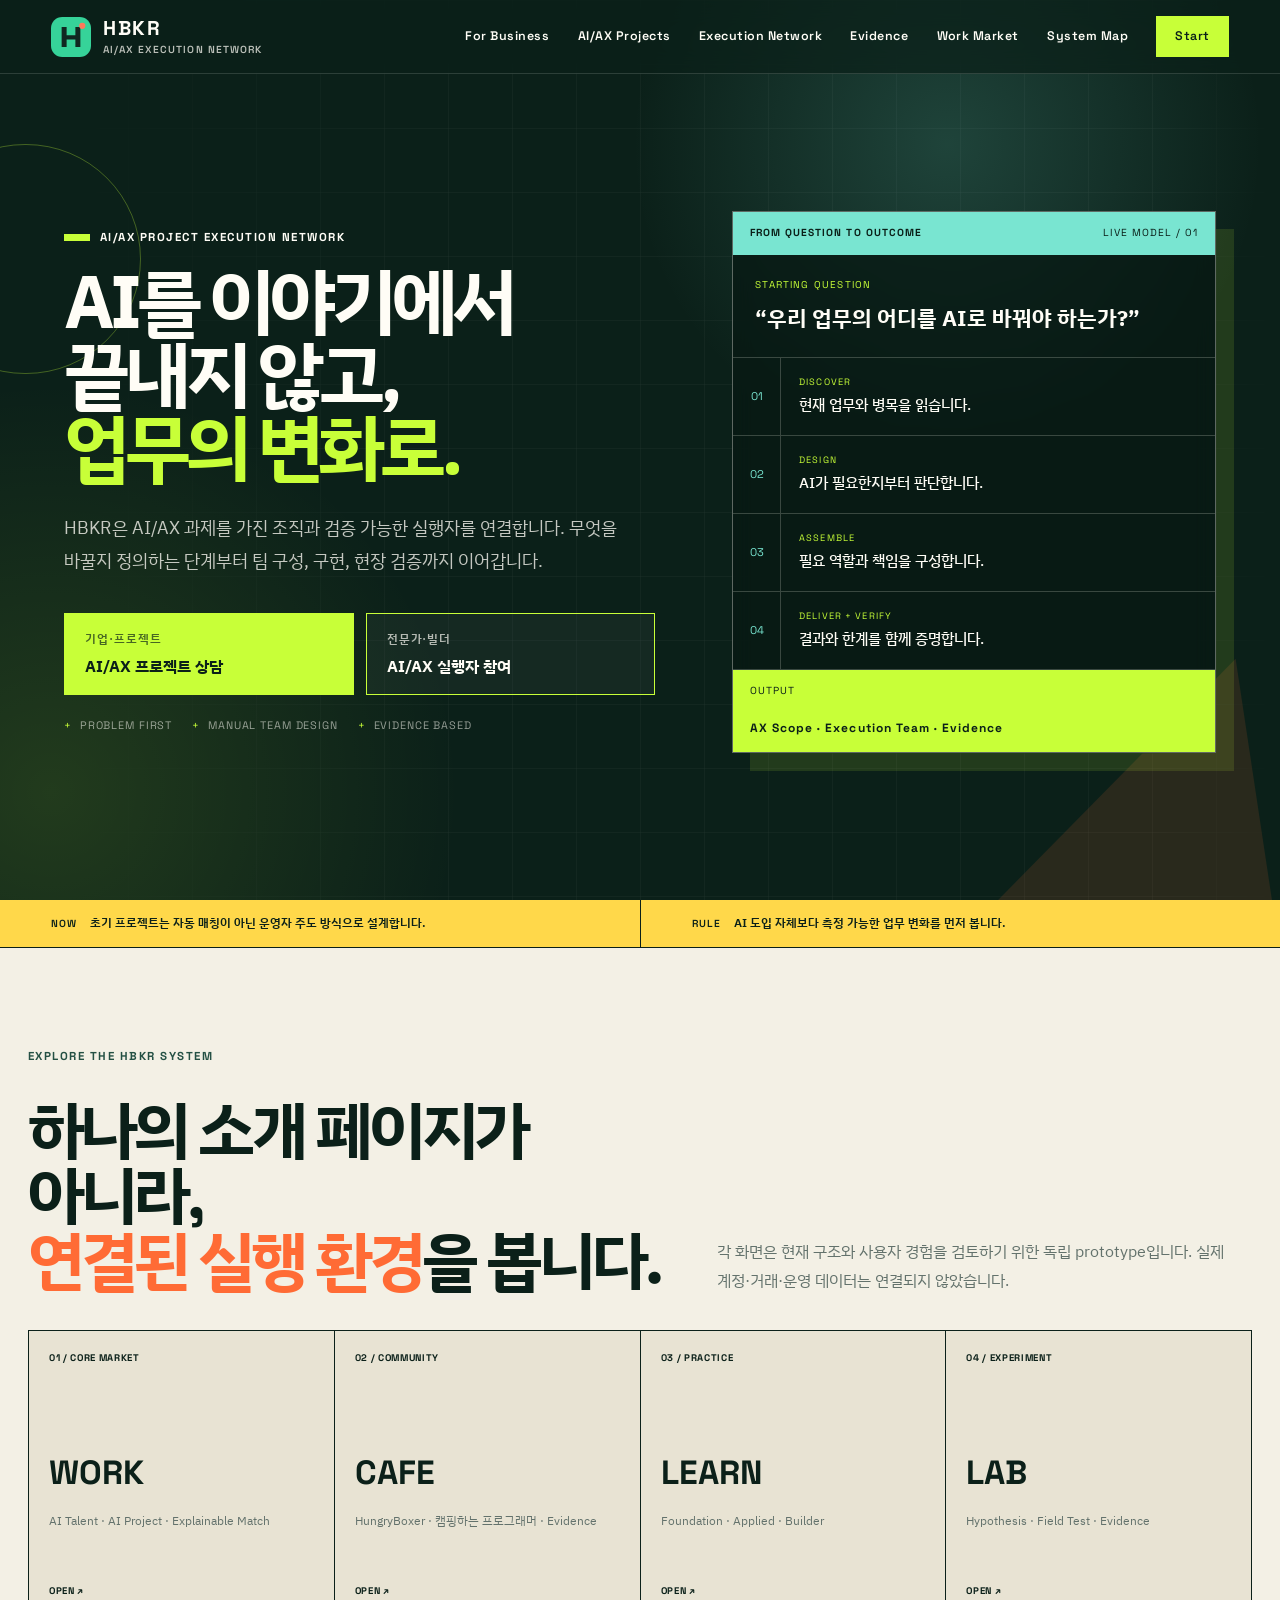
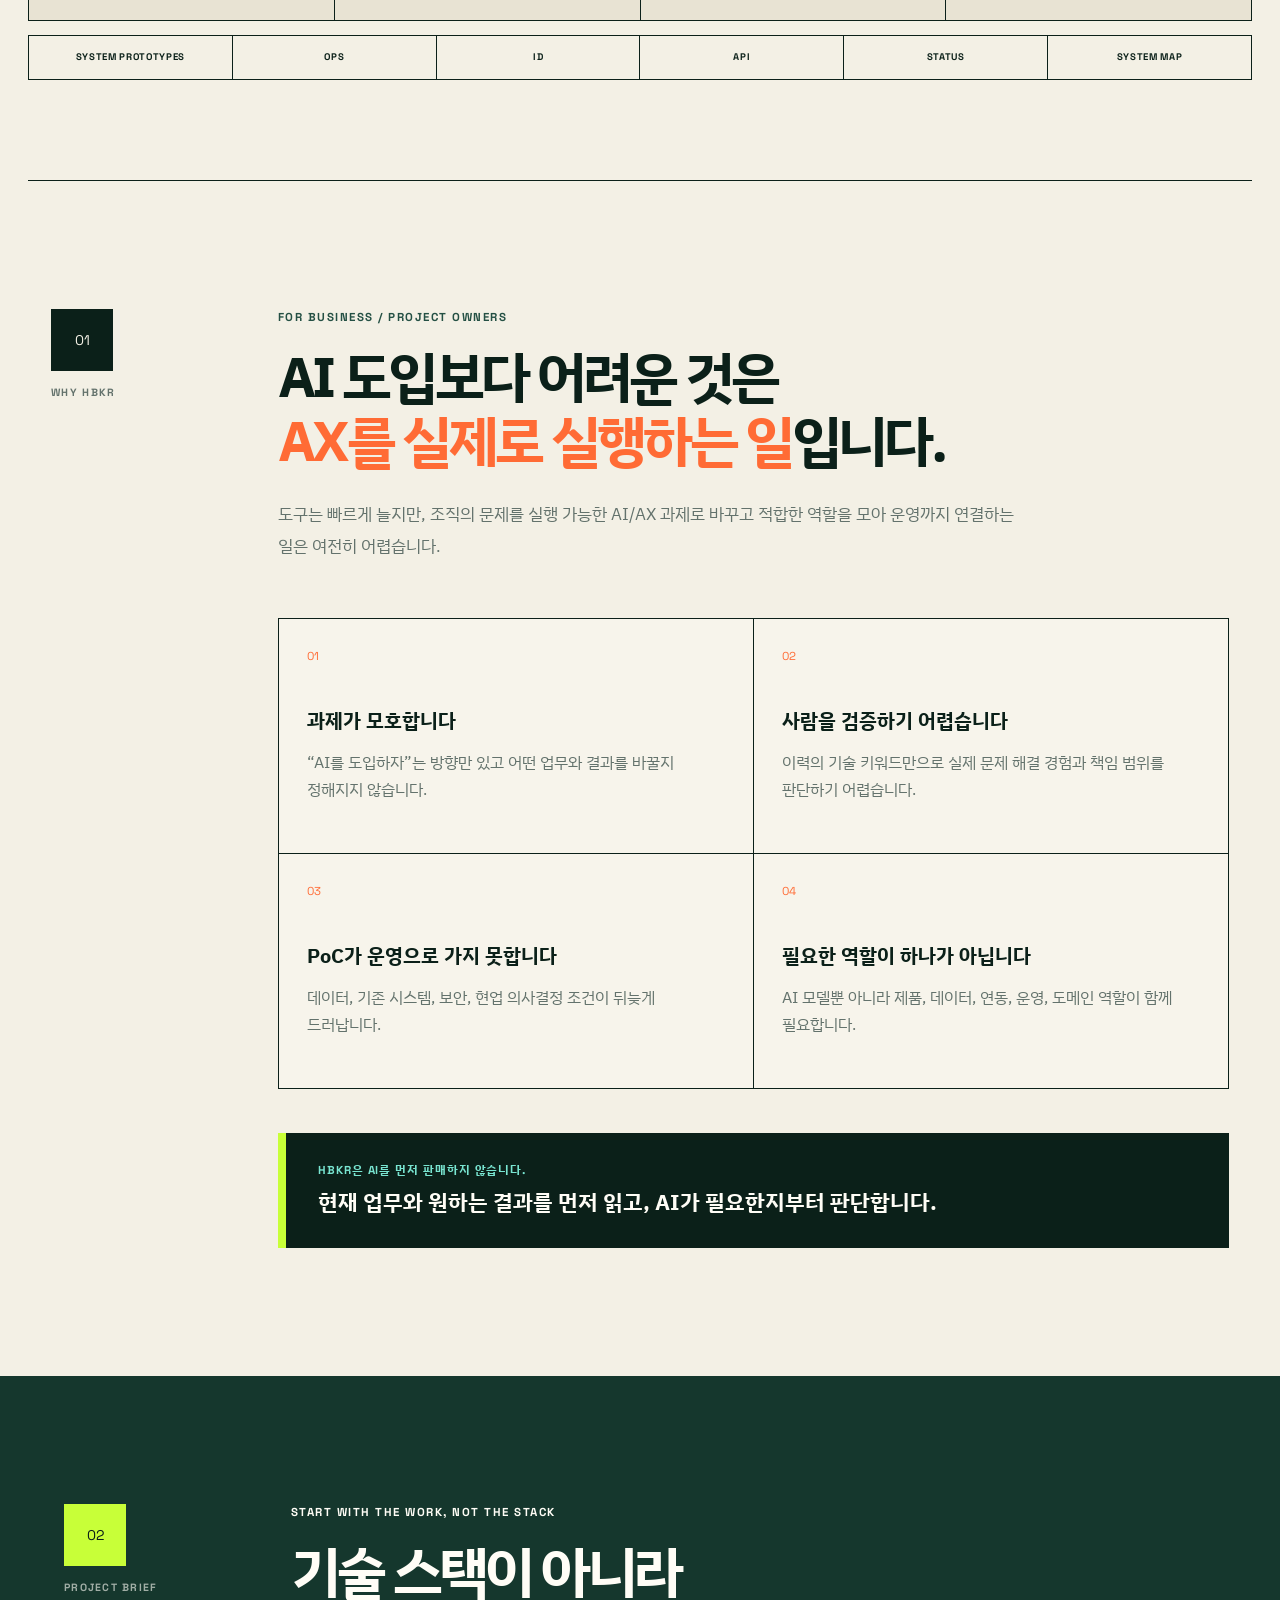
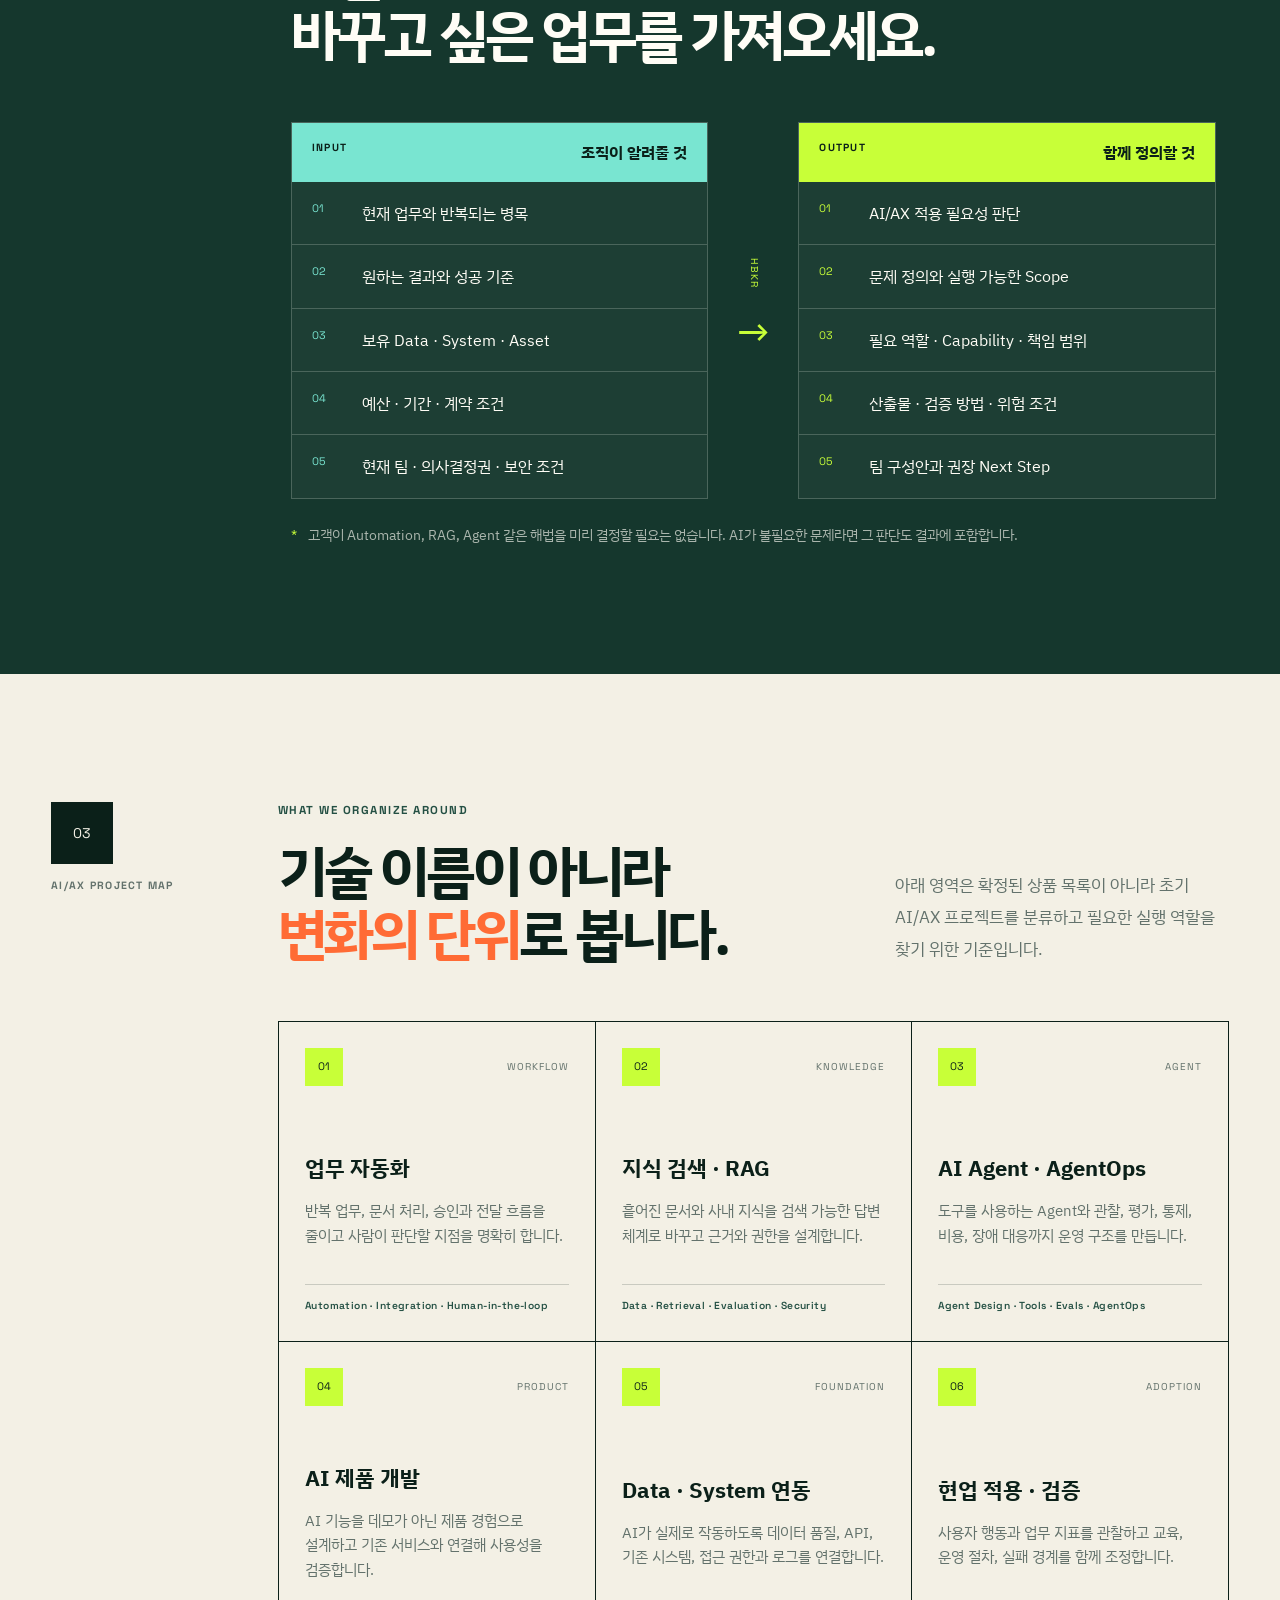
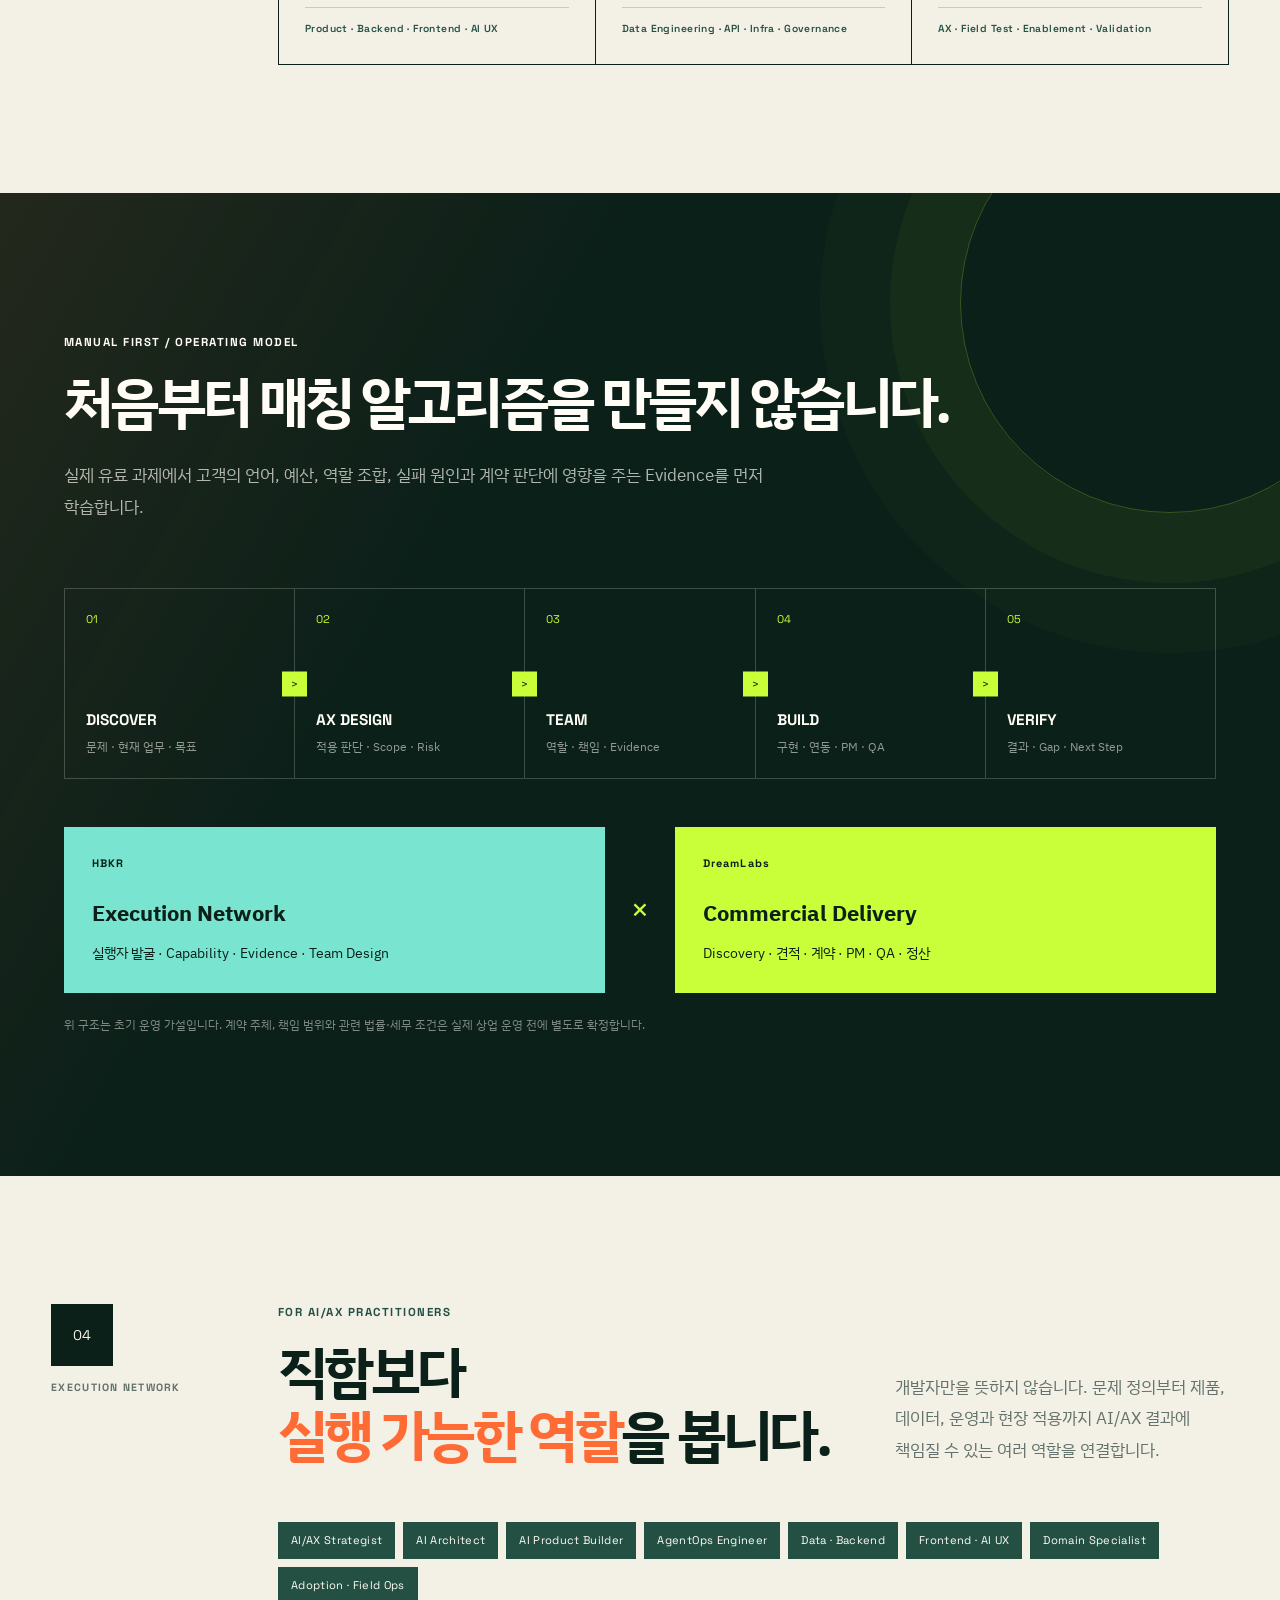
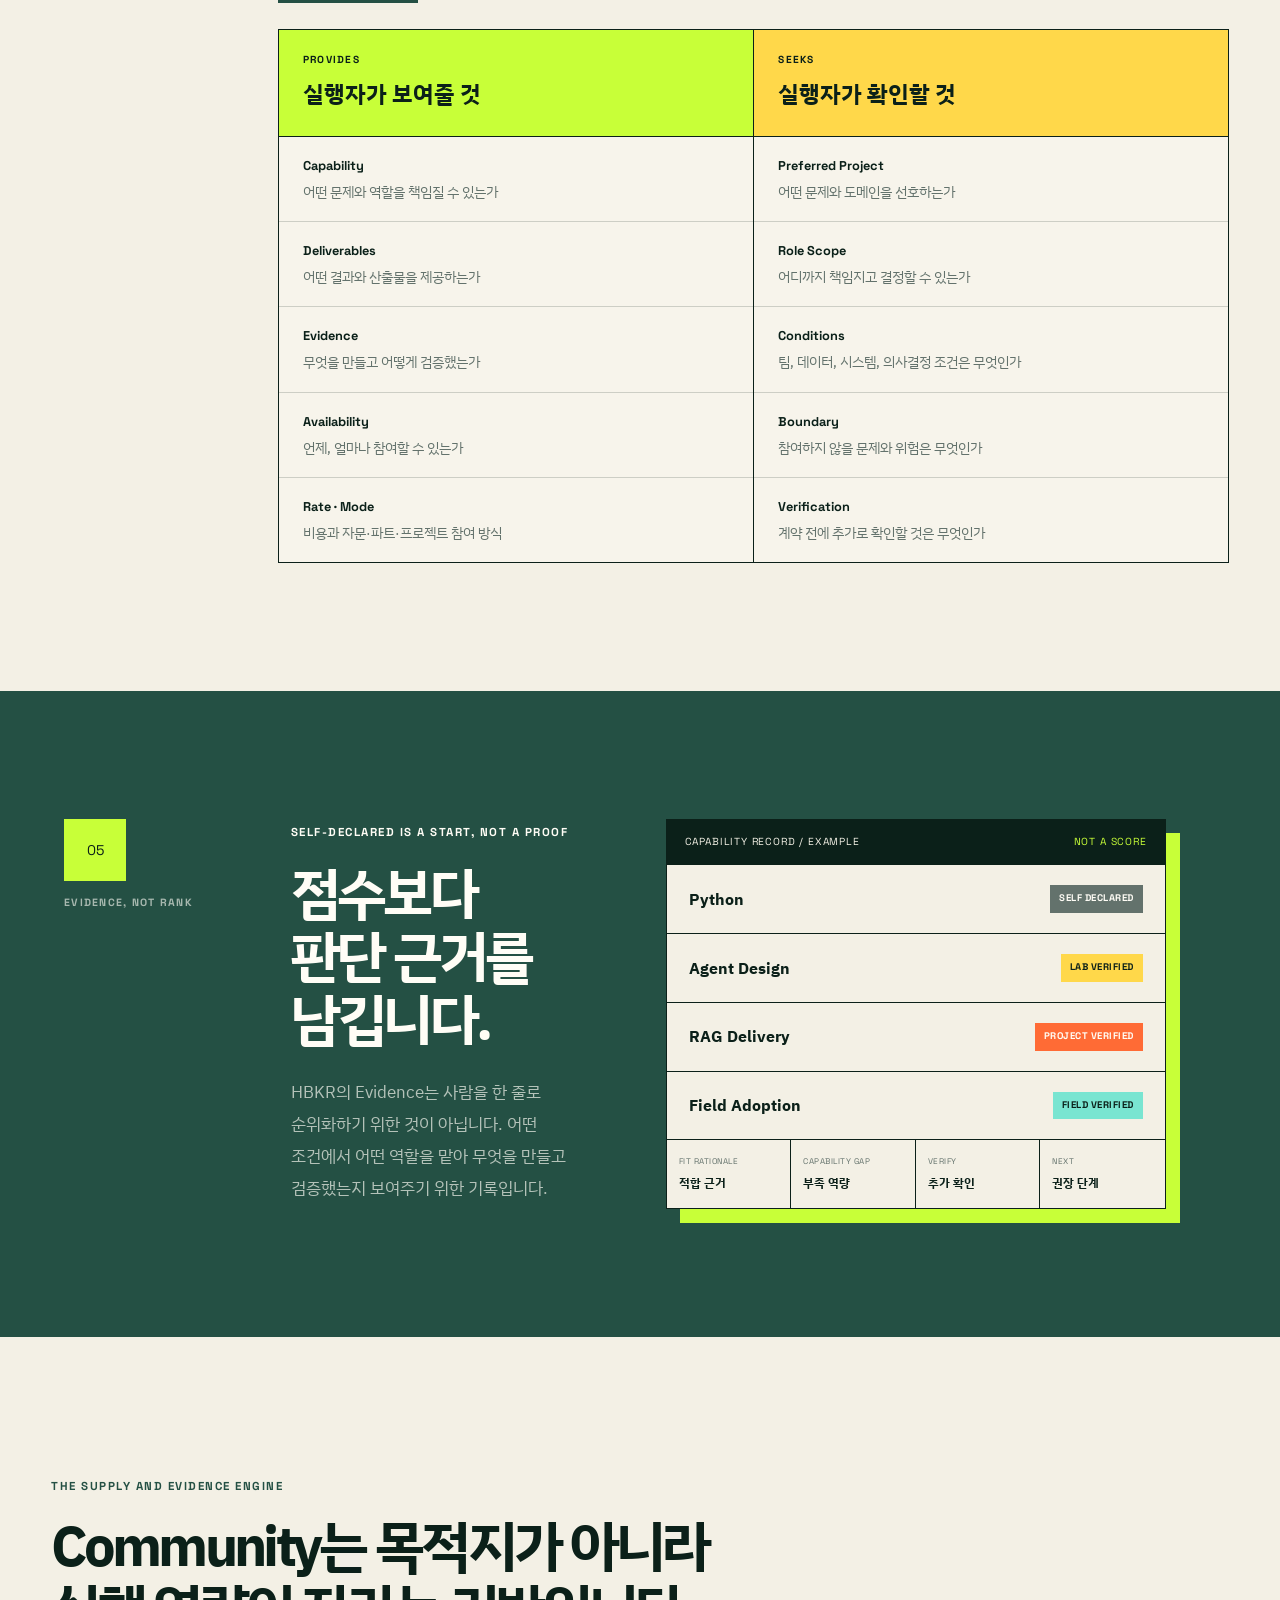
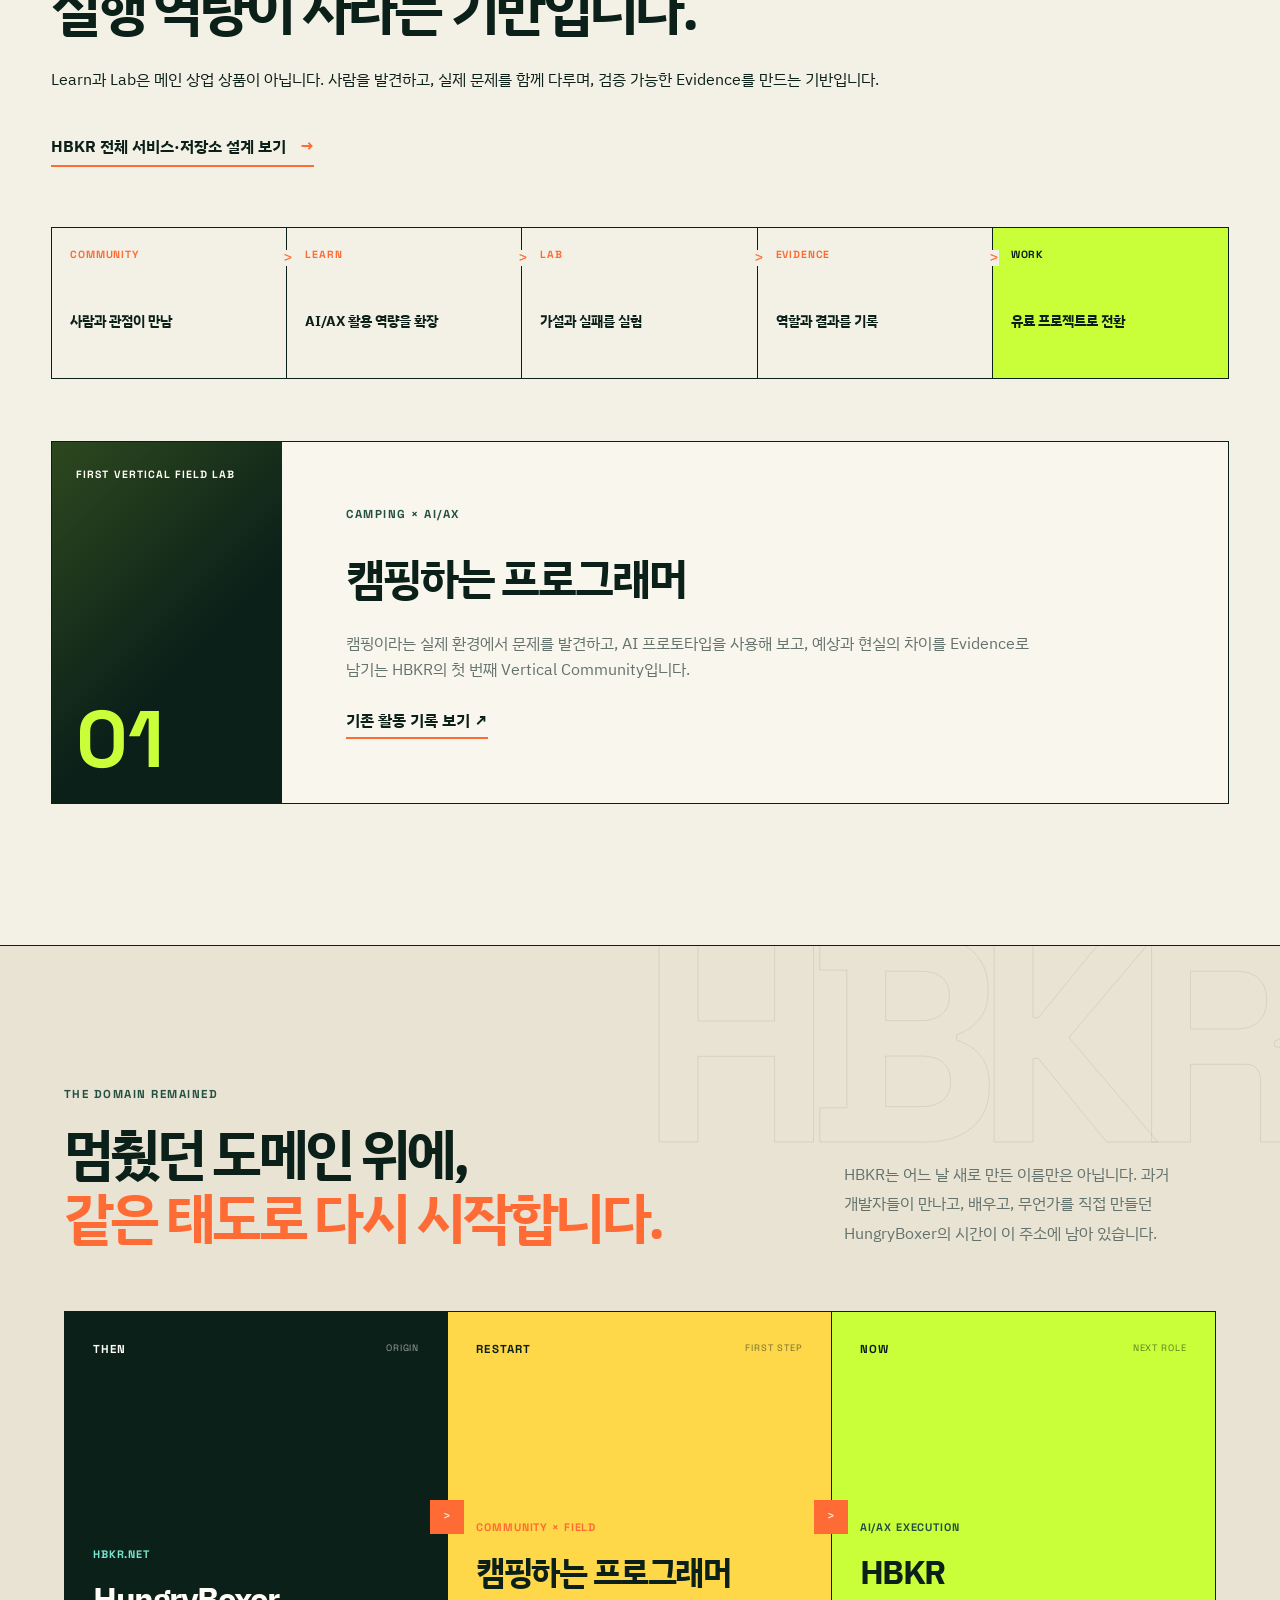
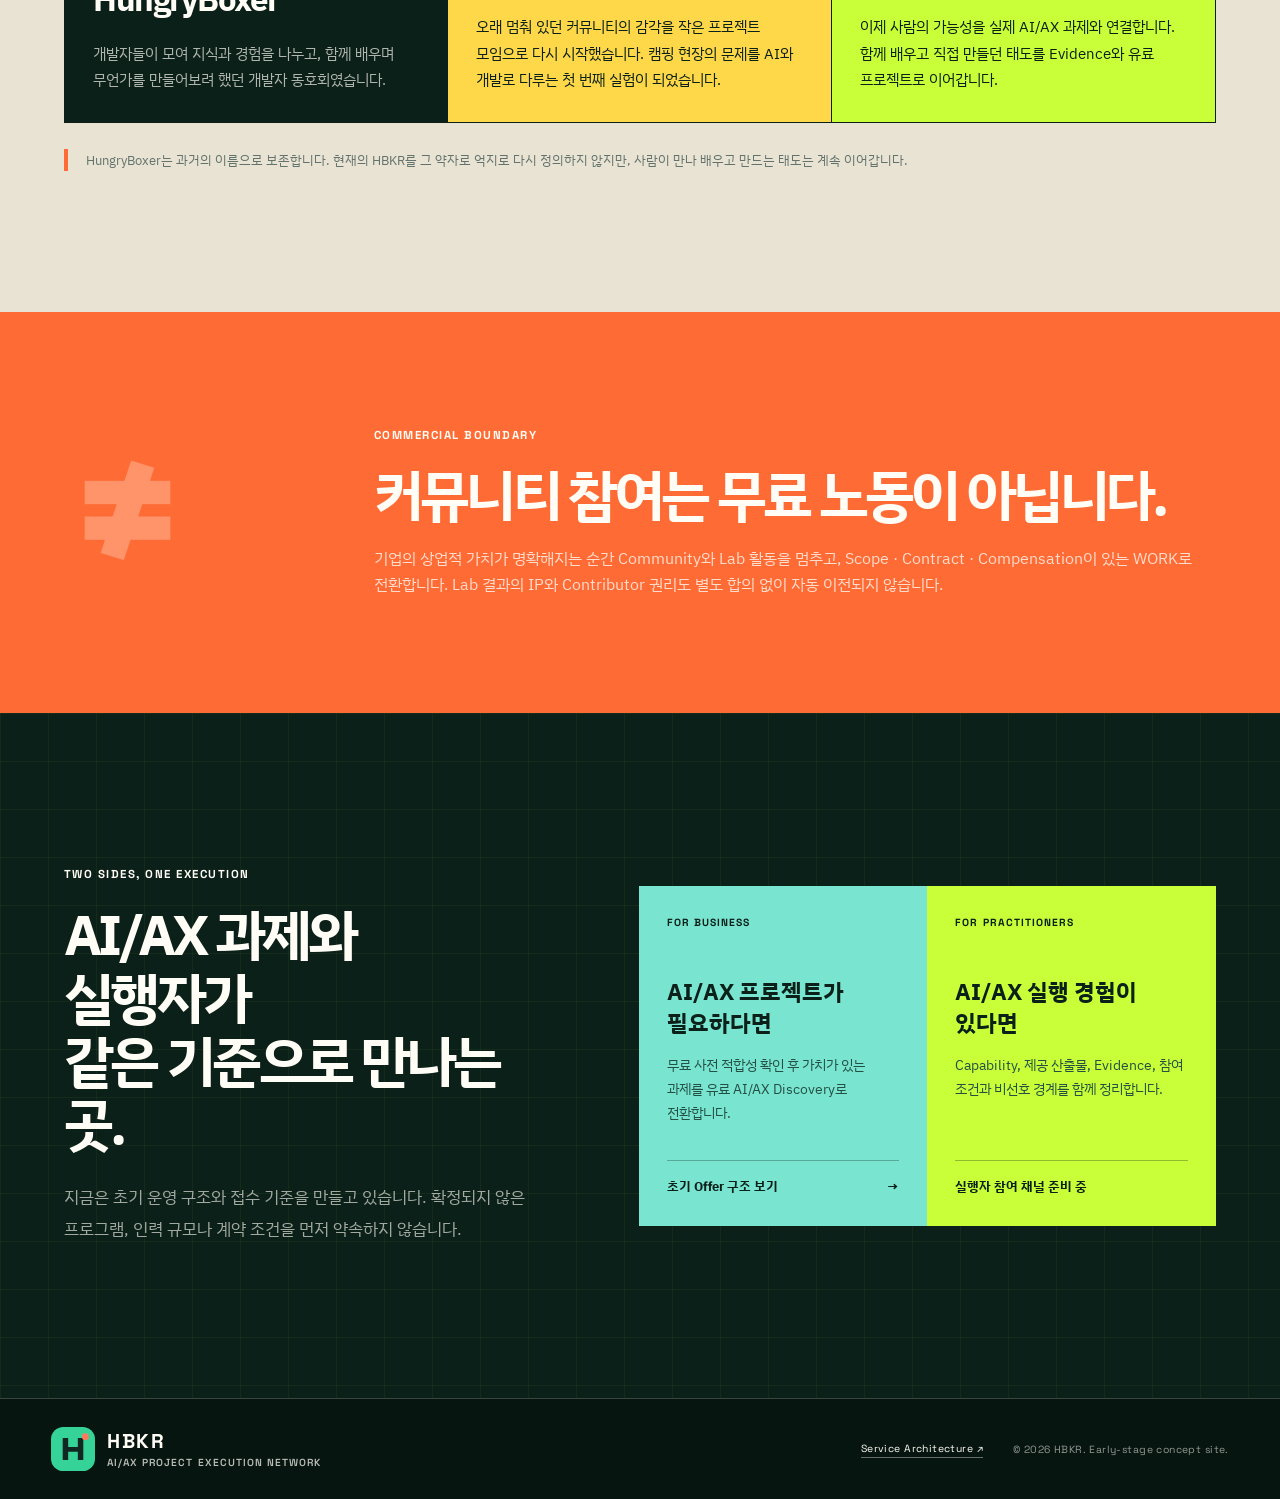
==== commit 0fe5da1b: "Connect HBKR service prototypes" ====
--- a/index.html
+++ b/index.html
@@ -8,7 +8,9 @@
       content="HBKR은 AI/AX 과제를 가진 조직과 검증 가능한 실행자를 연결해 과제 정의, 팀 구성, 구현, 검증까지 이어가는 AI/AX 프로젝트 실행 네트워크입니다."
     />
     <meta name="theme-color" content="#0b2019" />
+    <link rel="canonical" href="https://www.hbkr.net/" />
     <meta property="og:type" content="website" />
+    <meta property="og:url" content="https://www.hbkr.net/" />
     <meta property="og:title" content="HBKR | AI/AX Project Execution Network" />
     <meta
       property="og:description"
@@ -48,6 +50,7 @@
         <a href="#capabilities">AI/AX Projects</a>
         <a href="#network">Execution Network</a>
         <a href="#evidence">Evidence</a>
+        <a href="https://work.hbkr.net/">Work Market</a>
         <a href="architecture.html">System Map</a>
         <a class="nav-cta" href="#start">Start</a>
       </nav>
@@ -68,11 +71,11 @@
             무엇을 바꿀지 정의하는 단계부터 팀 구성, 구현, 현장 검증까지 이어갑니다.
           </p>
           <div class="hero-actions" aria-label="HBKR 시작하기">
-            <a class="button button-primary" href="#business">
+            <a class="button button-primary" href="https://work.hbkr.net/#projects">
               <span>기업·프로젝트</span>
               <strong>AI/AX 프로젝트 상담</strong>
             </a>
-            <a class="button button-secondary" href="#network">
+            <a class="button button-secondary" href="https://work.hbkr.net/#talent">
               <span>전문가·빌더</span>
               <strong>AI/AX 실행자 참여</strong>
             </a>
@@ -123,6 +126,23 @@
         <p><span>RULE</span> AI 도입 자체보다 측정 가능한 업무 변화를 먼저 봅니다.</p>
       </div>
 
+      <section class="service-launchpad" aria-labelledby="service-launchpad-title">
+        <header data-reveal>
+          <p class="eyebrow eyebrow-dark">EXPLORE THE HBKR SYSTEM</p>
+          <h2 id="service-launchpad-title">하나의 소개 페이지가 아니라,<br><em>연결된 실행 환경</em>을 봅니다.</h2>
+          <p>각 화면은 현재 구조와 사용자 경험을 검토하기 위한 독립 prototype입니다. 실제 계정·거래·운영 데이터는 연결되지 않았습니다.</p>
+        </header>
+        <div class="service-launchpad-grid" data-reveal>
+          <a href="https://work.hbkr.net/"><span>01 / CORE MARKET</span><h3>WORK</h3><p>AI Talent · AI Project · Explainable Match</p><strong>OPEN ↗</strong></a>
+          <a href="https://cafe.hbkr.net/"><span>02 / COMMUNITY</span><h3>CAFE</h3><p>HungryBoxer · 캠핑하는 프로그래머 · Evidence</p><strong>OPEN ↗</strong></a>
+          <a href="https://learn.hbkr.net/"><span>03 / PRACTICE</span><h3>LEARN</h3><p>Foundation · Applied · Builder</p><strong>OPEN ↗</strong></a>
+          <a href="https://lab.hbkr.net/"><span>04 / EXPERIMENT</span><h3>LAB</h3><p>Hypothesis · Field Test · Evidence</p><strong>OPEN ↗</strong></a>
+        </div>
+        <nav class="system-launchpad" aria-label="HBKR 시스템 prototype">
+          <span>SYSTEM PROTOTYPES</span><a href="https://ops.hbkr.net/">OPS</a><a href="https://id.hbkr.net/">ID</a><a href="https://api.hbkr.net/">API</a><a href="https://status.hbkr.net/">STATUS</a><a href="architecture.html">SYSTEM MAP</a>
+        </nav>
+      </section>
+
       <section class="section problem-section" id="business">
         <div class="section-index" data-reveal>
           <span>01</span>
--- a/styles.css
+++ b/styles.css
@@ -3110,3 +3110,25 @@
     transform: none;
   }
 }
+
+
+/* HBKR multi-service prototype launchpad */
+.service-launchpad{width:min(1320px,calc(100% - 56px));margin:0 auto;padding:100px 0;border-bottom:1px solid var(--ink)}
+.service-launchpad>header{display:grid;grid-template-columns:1.1fr .9fr;gap:35px;align-items:end;margin-bottom:35px}
+.service-launchpad>header .eyebrow{grid-column:1/-1;margin-bottom:0}
+.service-launchpad h2{margin:0;font-family:var(--display);font-size:clamp(2.5rem,5vw,5.2rem);letter-spacing:-.065em;line-height:1.02}
+.service-launchpad h2 em{color:var(--orange);font-style:normal}
+.service-launchpad>header>p:last-child{margin:0;color:var(--muted);line-height:1.8}
+.service-launchpad-grid{display:grid;grid-template-columns:repeat(4,1fr);border-top:1px solid var(--ink);border-left:1px solid var(--ink)}
+.service-launchpad-grid a{display:flex;flex-direction:column;min-height:290px;padding:20px;border-right:1px solid var(--ink);border-bottom:1px solid var(--ink);background:var(--paper-2);transition:.18s ease}
+.service-launchpad-grid a:hover{color:var(--ink-3);background:var(--lime);transform:translateY(-4px)}
+.service-launchpad-grid span,.service-launchpad-grid strong,.system-launchpad{font-family:var(--display);font-size:.6rem;font-weight:700;letter-spacing:.07em}
+.service-launchpad-grid h3{margin:auto 0 10px;font-family:var(--display);font-size:2.1rem}
+.service-launchpad-grid p{min-height:48px;margin:0 0 25px;color:var(--muted);font-size:.76rem}
+.service-launchpad-grid a:hover p{color:var(--ink-3)}
+.system-launchpad{display:flex;align-items:center;gap:0;margin-top:14px;border:1px solid var(--ink);overflow-x:auto}
+.system-launchpad span,.system-launchpad a{flex:1;min-width:110px;padding:14px;border-right:1px solid var(--ink);text-align:center;white-space:nowrap}
+.system-launchpad a:last-child{border-right:0}
+.system-launchpad a:hover{background:var(--yellow)}
+@media(max-width:1000px){.service-launchpad-grid{grid-template-columns:repeat(2,1fr)}}
+@media(max-width:680px){.service-launchpad{width:calc(100% - 36px);padding:70px 0}.service-launchpad>header{grid-template-columns:1fr}.service-launchpad>header .eyebrow{grid-column:auto}.service-launchpad-grid{grid-template-columns:1fr}.service-launchpad-grid a{min-height:245px}.system-launchpad{align-items:stretch;flex-direction:column}.system-launchpad span,.system-launchpad a{border-right:0;border-bottom:1px solid var(--ink)}}
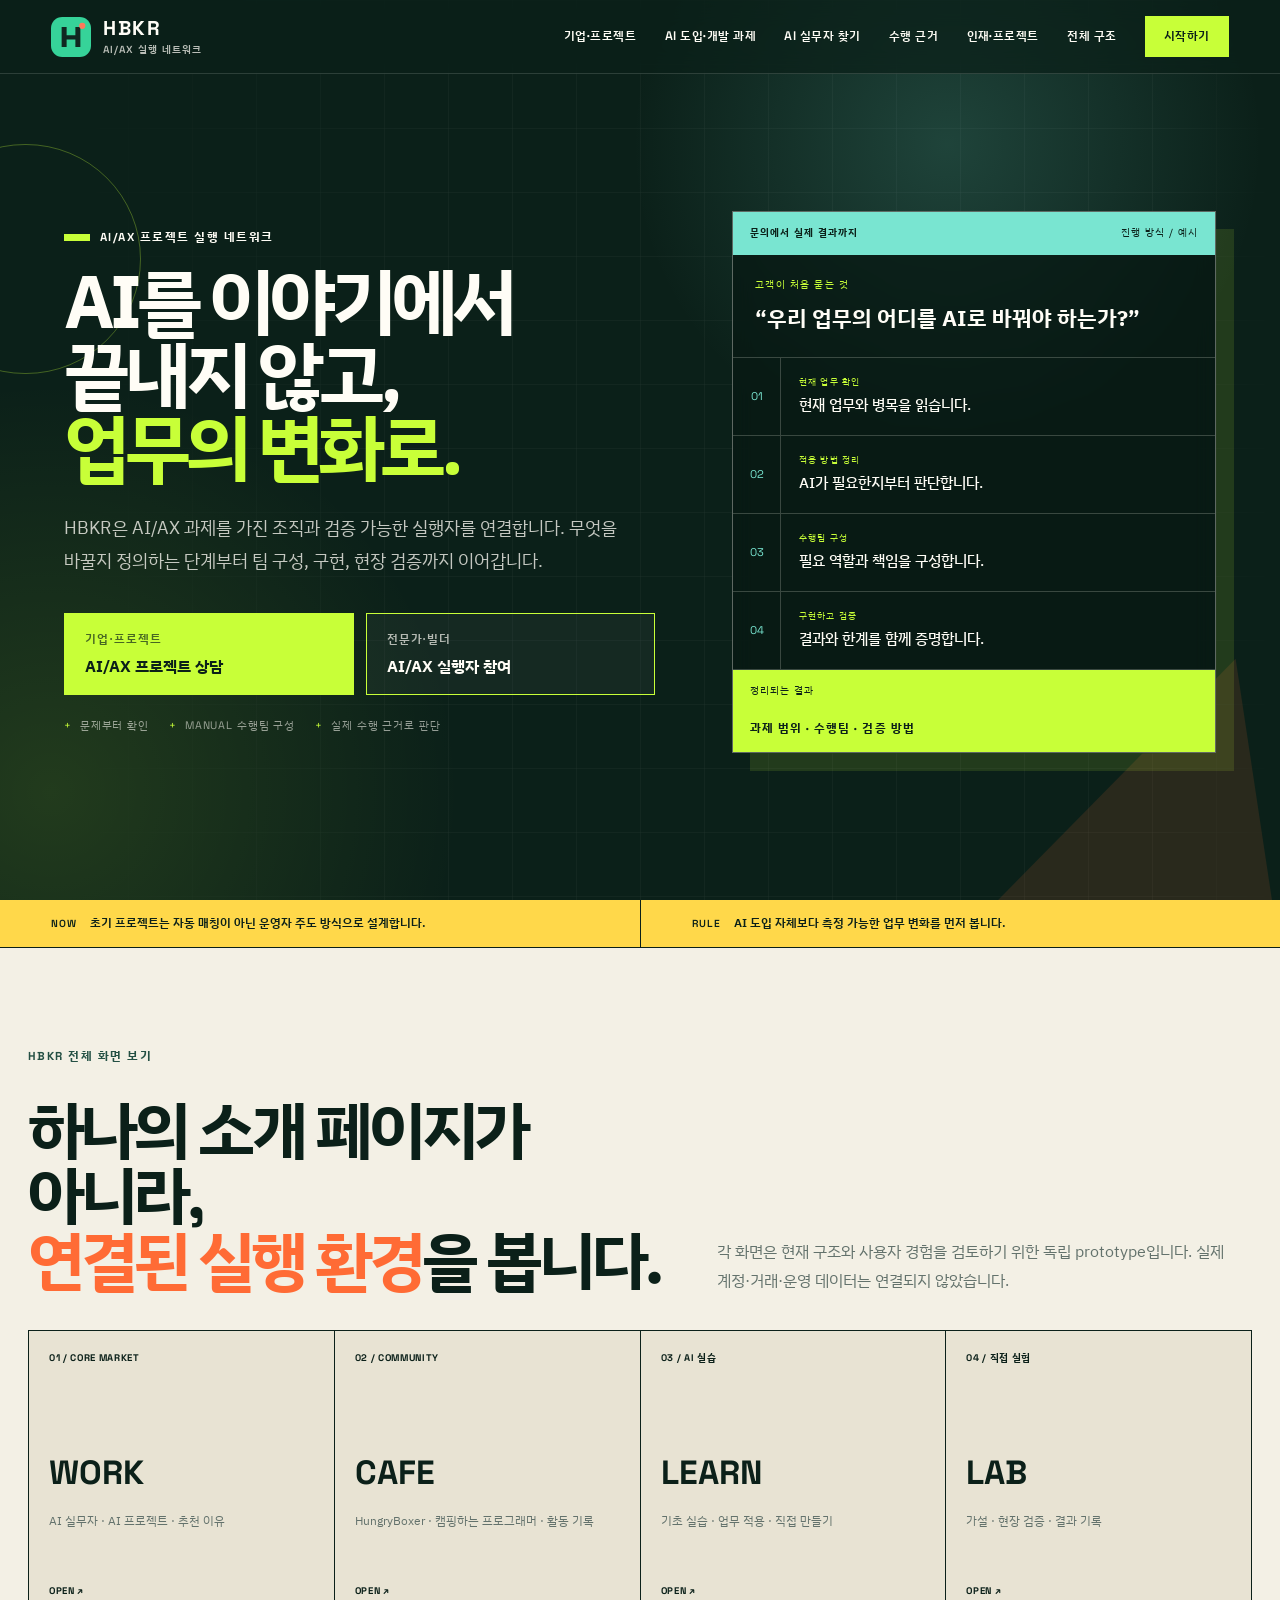
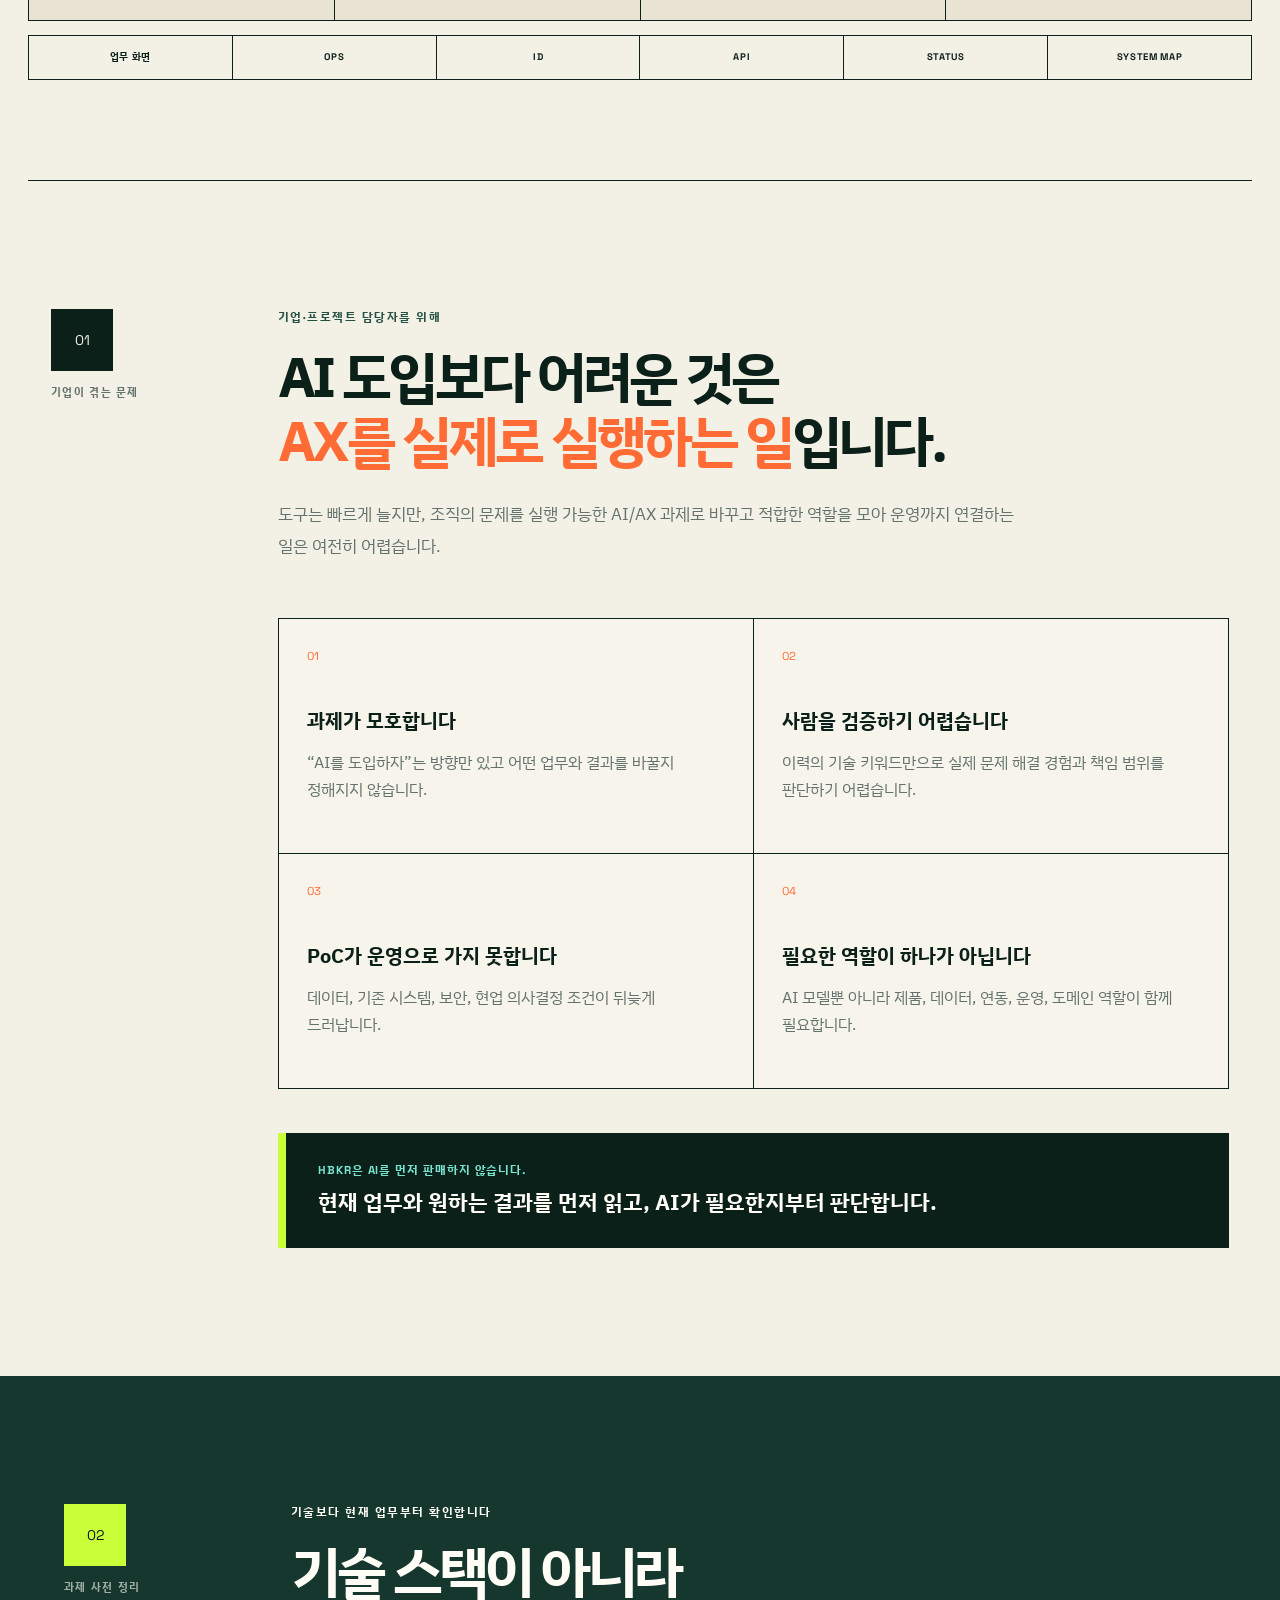
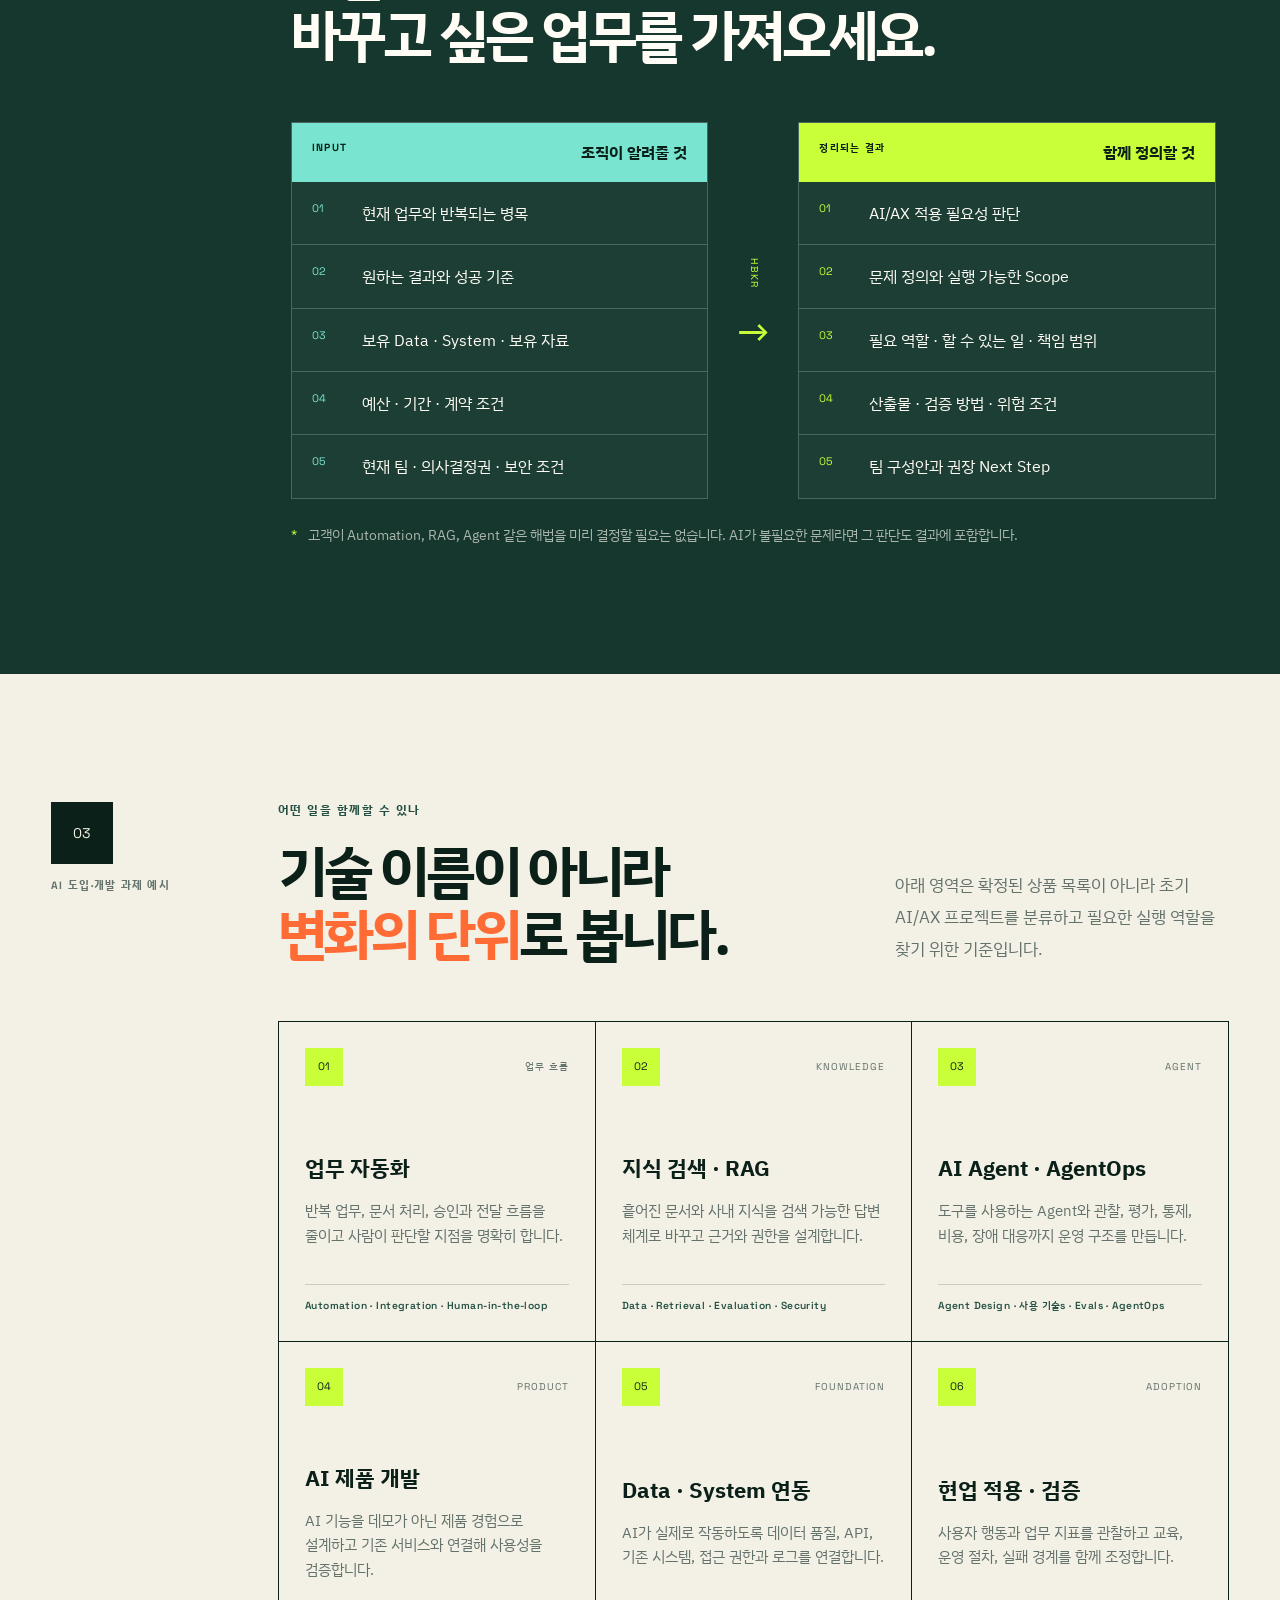
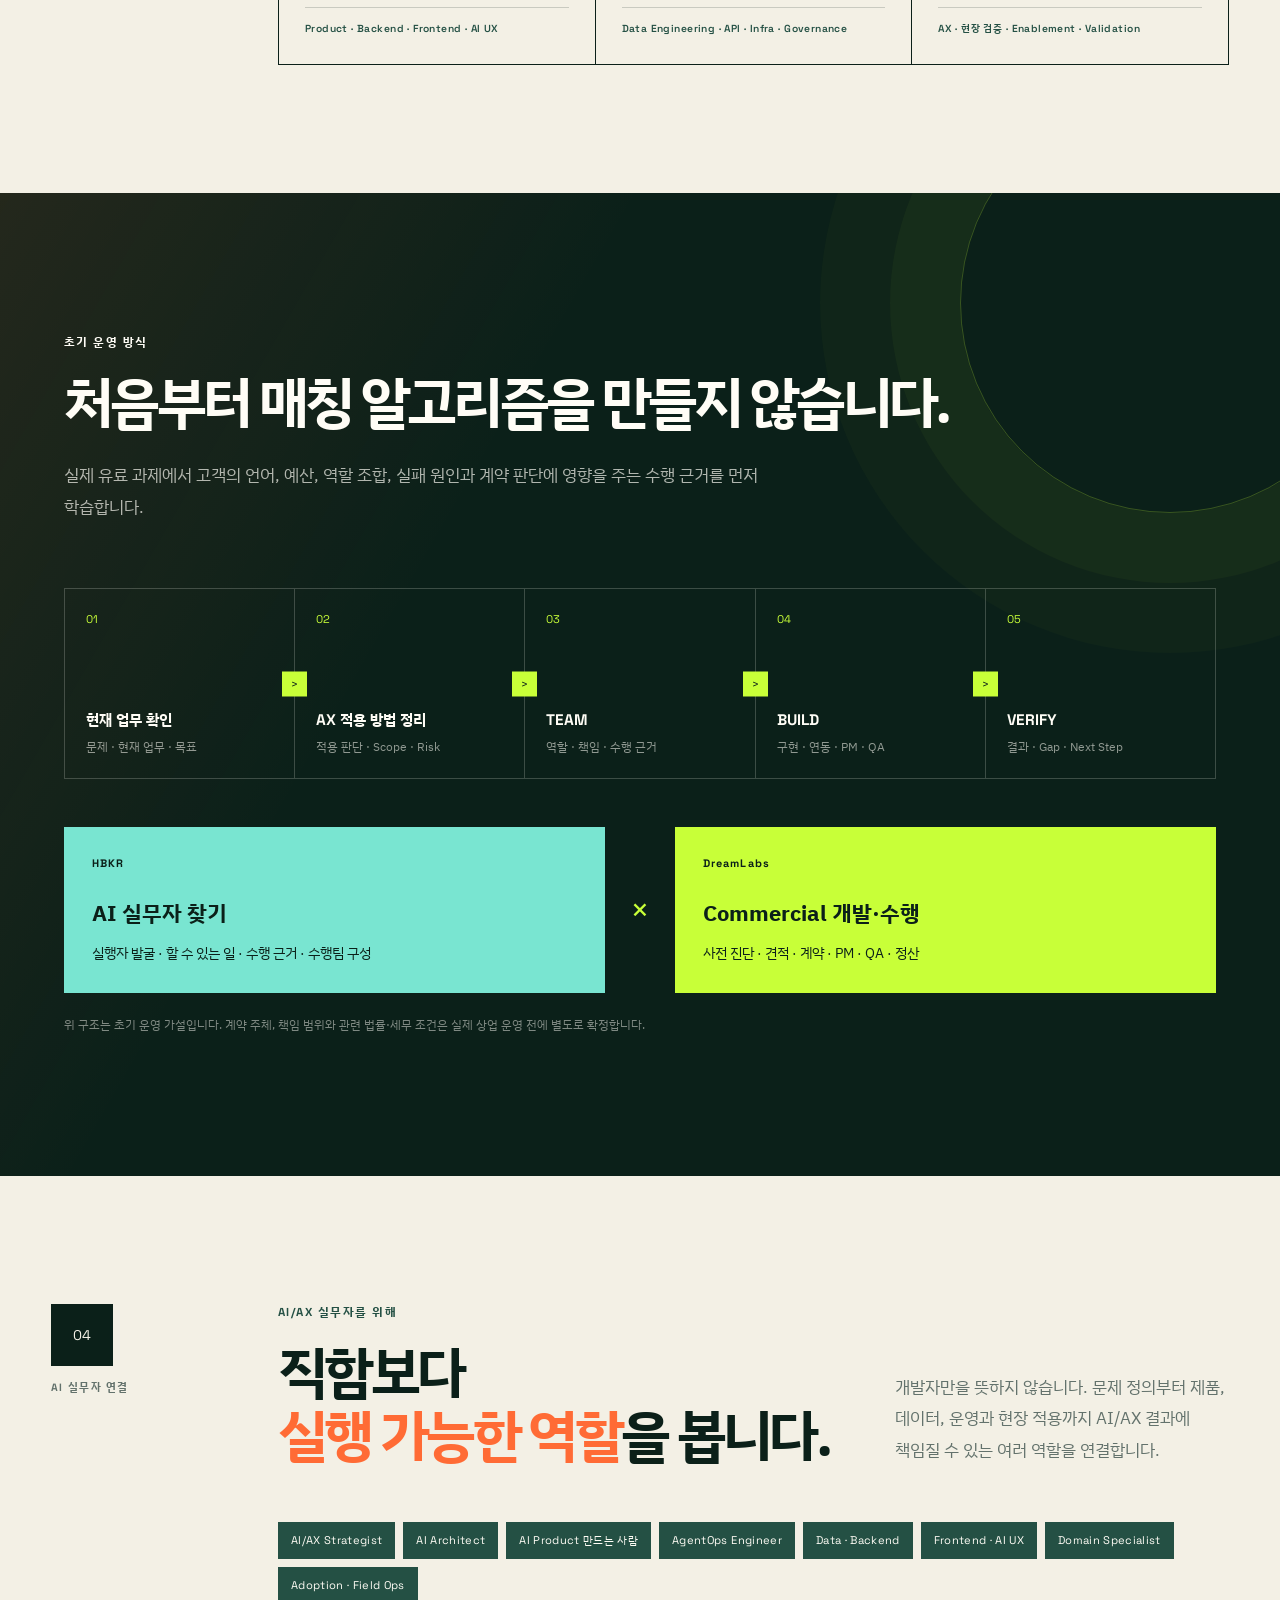
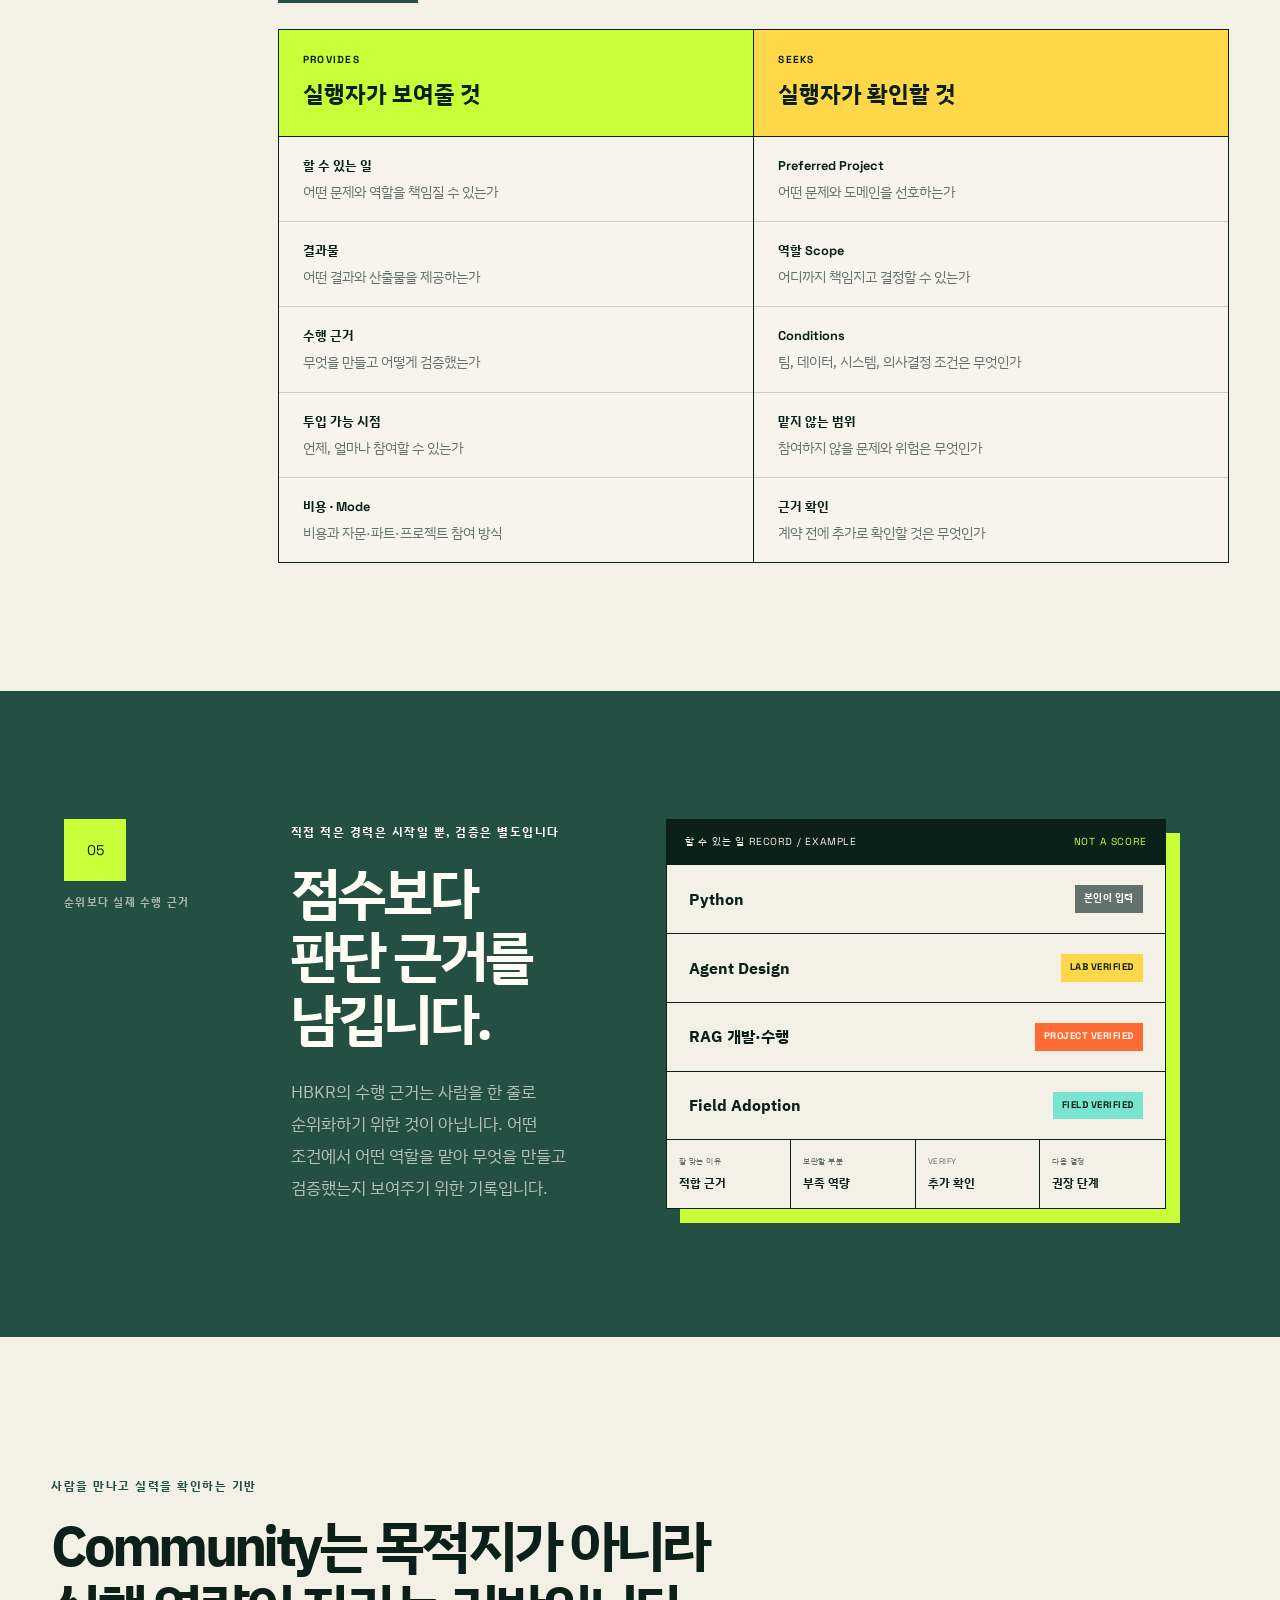
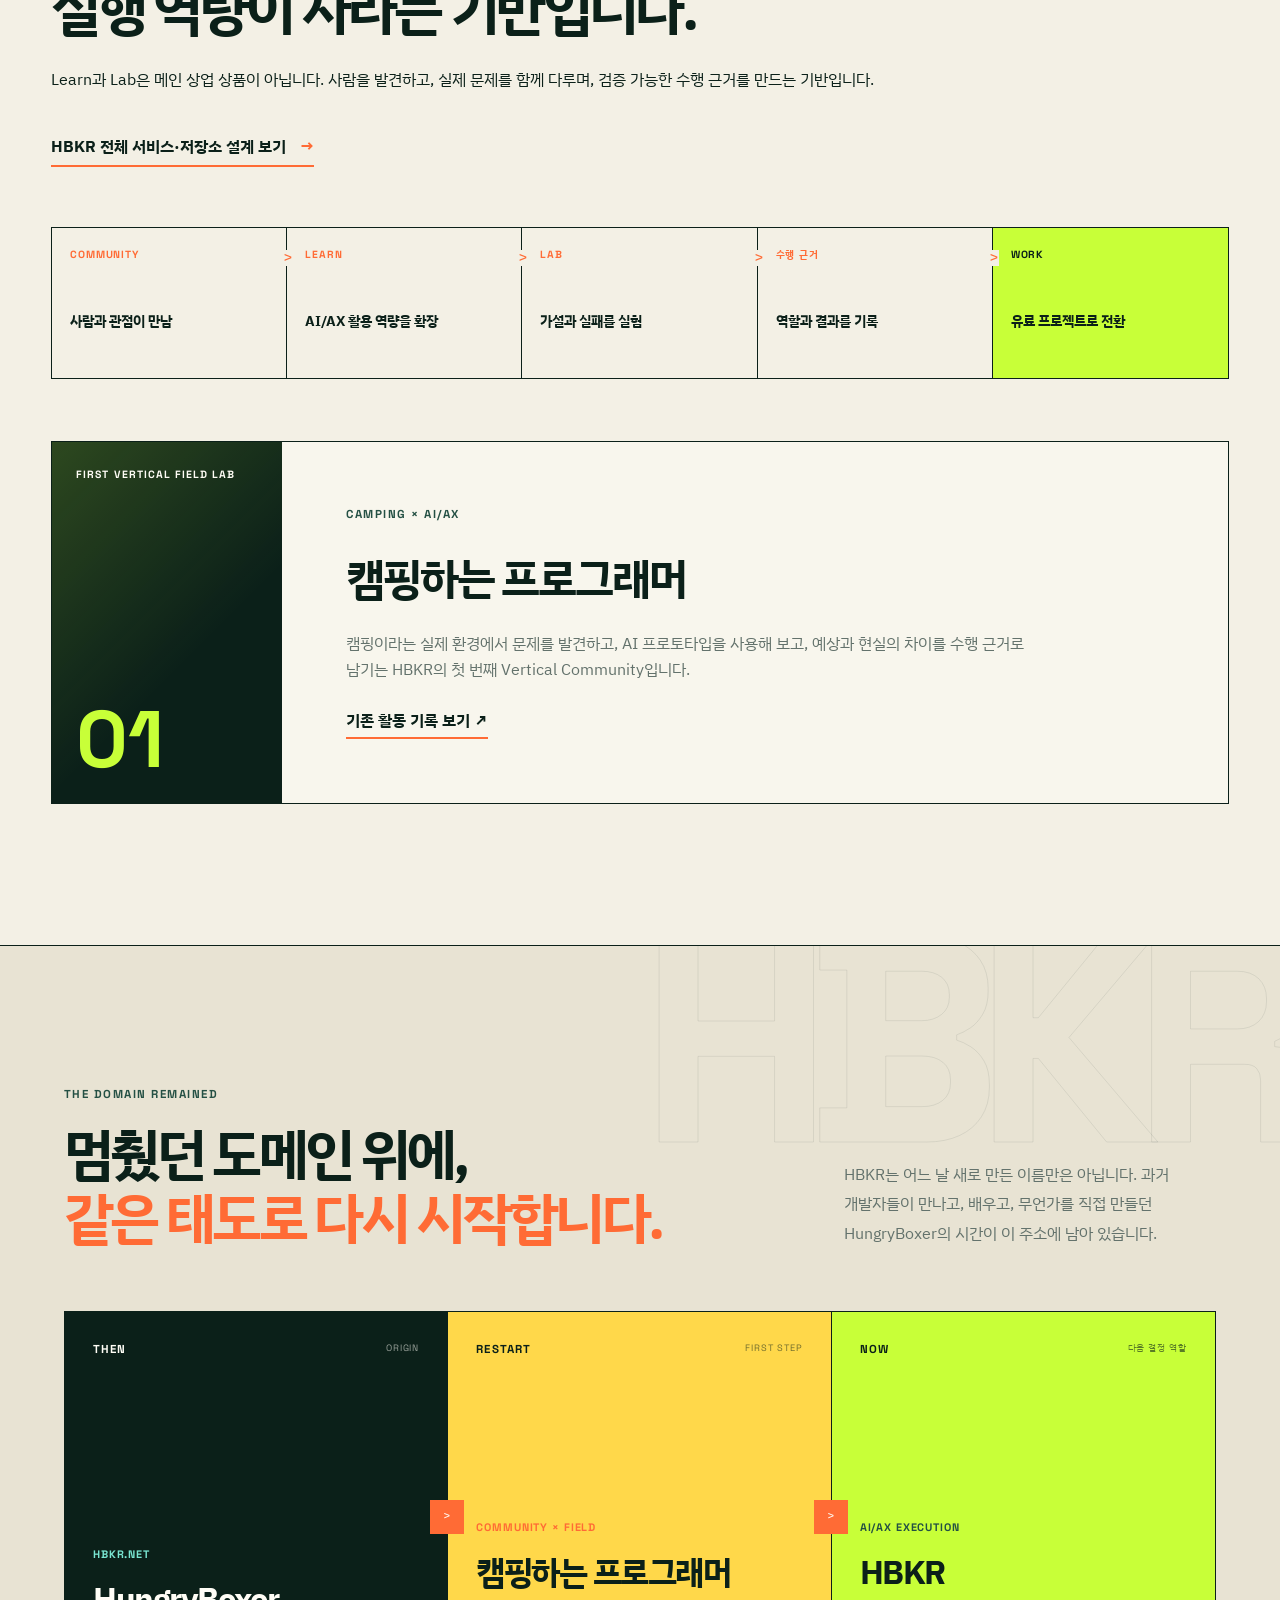
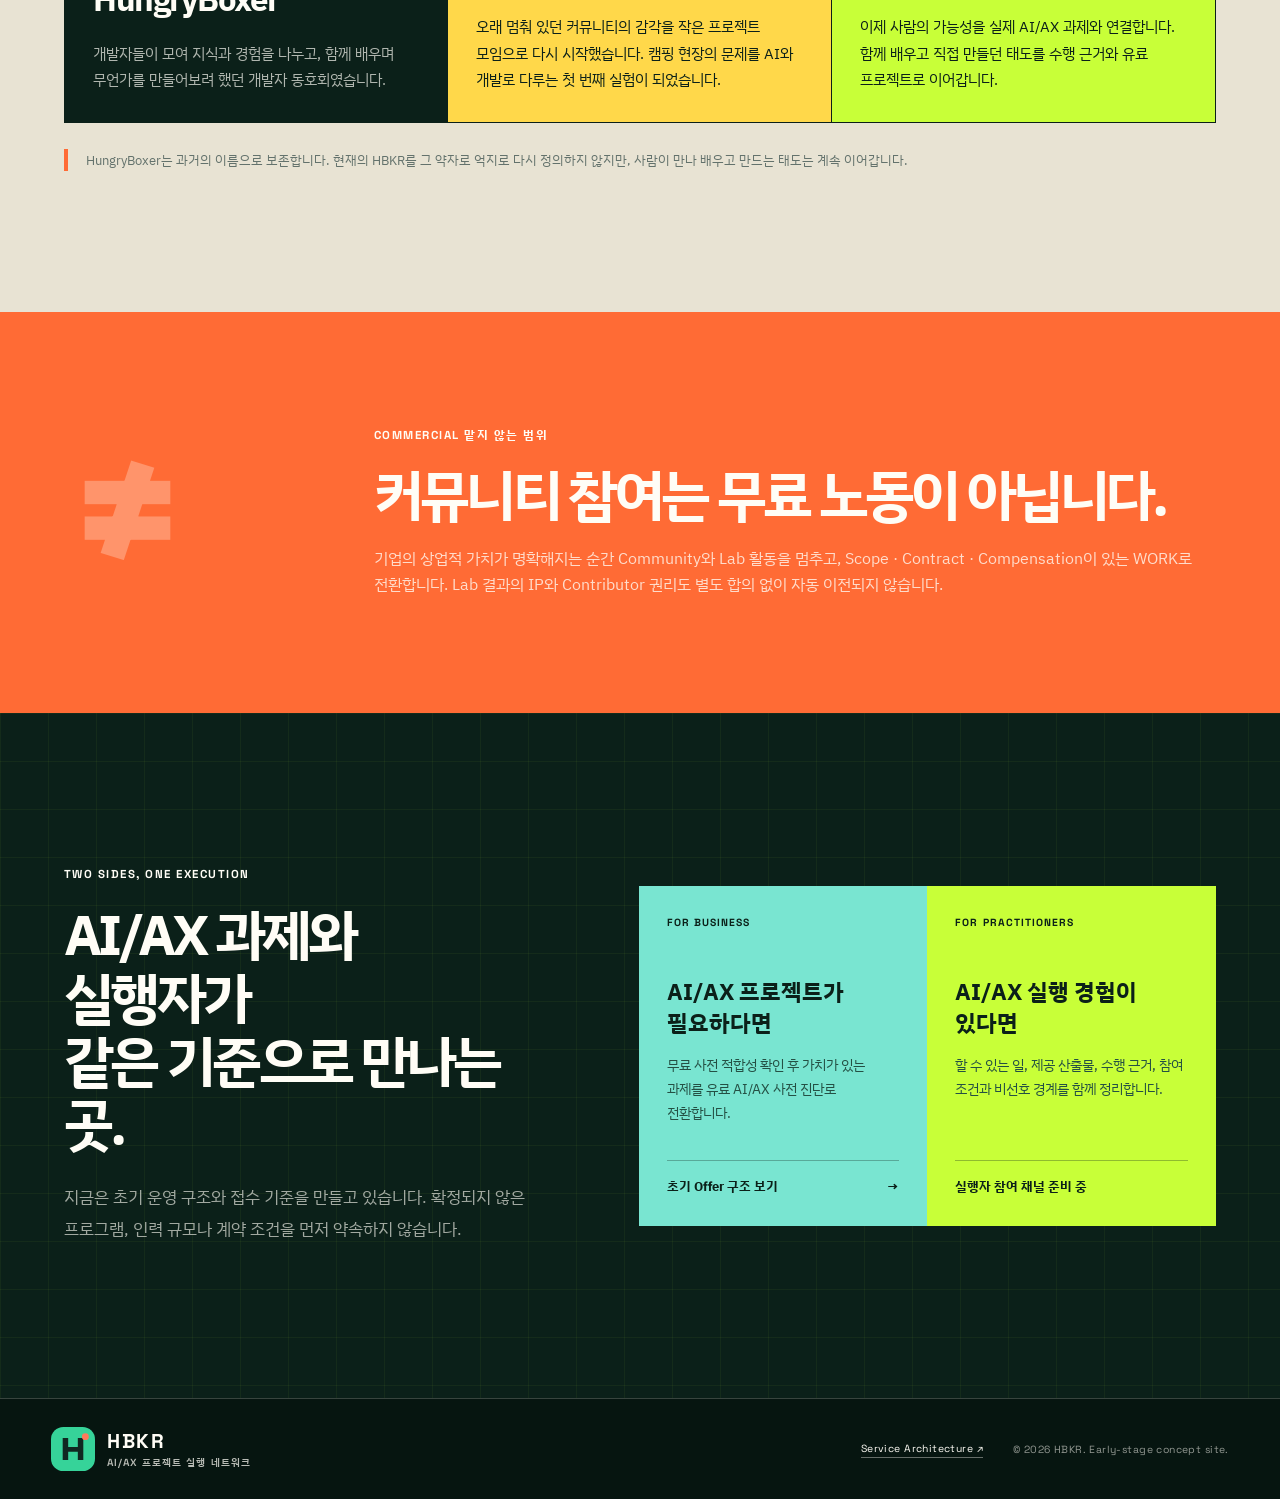
==== commit 9a769bca: "Use practical Korean product language" ====
--- a/index.html
+++ b/index.html
@@ -11,12 +11,12 @@
     <link rel="canonical" href="https://www.hbkr.net/" />
     <meta property="og:type" content="website" />
     <meta property="og:url" content="https://www.hbkr.net/" />
-    <meta property="og:title" content="HBKR | AI/AX Project Execution Network" />
+    <meta property="og:title" content="HBKR | AI/AX 프로젝트 실행 네트워크" />
     <meta
       property="og:description"
       content="AI를 이야기에서 끝내지 않고, 실제 업무의 변화로 연결합니다."
     />
-    <title>HBKR | AI/AX Project Execution Network</title>
+    <title>HBKR | AI/AX 프로젝트 실행 네트워크</title>
     <link rel="icon" href="assets/hbkr-mark.svg" type="image/svg+xml" />
     <link rel="manifest" href="site.webmanifest" />
     <link rel="stylesheet" href="styles.css" />
@@ -30,7 +30,7 @@
         <img src="assets/hbkr-mark.svg" alt="" width="40" height="40" />
         <span>
           <strong>HBKR</strong>
-          <small>AI/AX Execution Network</small>
+          <small>AI/AX 실행 네트워크</small>
         </span>
       </a>
 
@@ -46,13 +46,13 @@
       </button>
 
       <nav class="site-nav" id="primary-navigation" aria-label="주요 메뉴" data-menu>
-        <a href="#business">For Business</a>
-        <a href="#capabilities">AI/AX Projects</a>
-        <a href="#network">Execution Network</a>
-        <a href="#evidence">Evidence</a>
-        <a href="https://work.hbkr.net/">Work Market</a>
-        <a href="architecture.html">System Map</a>
-        <a class="nav-cta" href="#start">Start</a>
+        <a href="#business">기업·프로젝트</a>
+        <a href="#capabilities">AI 도입·개발 과제</a>
+        <a href="#network">AI 실무자 찾기</a>
+        <a href="#evidence">수행 근거</a>
+        <a href="https://work.hbkr.net/">인재·프로젝트</a>
+        <a href="architecture.html">전체 구조</a>
+        <a class="nav-cta" href="#start">시작하기</a>
       </nav>
     </header>
 
@@ -60,7 +60,7 @@
       <section class="hero" id="top">
         <div class="hero-grid" aria-hidden="true"></div>
         <div class="hero-copy" data-reveal>
-          <p class="eyebrow"><span></span> AI/AX PROJECT EXECUTION NETWORK</p>
+          <p class="eyebrow"><span></span> AI/AX 프로젝트 실행 네트워크</p>
           <h1>
             AI를 이야기에서<br />
             끝내지 않고,<br />
@@ -81,42 +81,42 @@
             </a>
           </div>
           <ul class="hero-principles" aria-label="HBKR 운영 원칙">
-            <li>Problem First</li>
-            <li>Manual Team Design</li>
-            <li>Evidence Based</li>
+            <li>문제부터 확인</li>
+            <li>Manual 수행팀 구성</li>
+            <li>실제 수행 근거로 판단</li>
           </ul>
         </div>
 
         <aside class="execution-console" aria-label="AI/AX 실행 흐름" data-reveal>
           <header>
-            <p>FROM QUESTION TO OUTCOME</p>
-            <span>LIVE MODEL / 01</span>
+            <p>문의에서 실제 결과까지</p>
+            <span>진행 방식 / 예시</span>
           </header>
           <div class="console-question">
-            <small>STARTING QUESTION</small>
+            <small>고객이 처음 묻는 것</small>
             <strong>“우리 업무의 어디를 AI로 바꿔야 하는가?”</strong>
           </div>
           <ol>
             <li>
               <span>01</span>
-              <div><small>DISCOVER</small><strong>현재 업무와 병목을 읽습니다.</strong></div>
+              <div><small>현재 업무 확인</small><strong>현재 업무와 병목을 읽습니다.</strong></div>
             </li>
             <li>
               <span>02</span>
-              <div><small>DESIGN</small><strong>AI가 필요한지부터 판단합니다.</strong></div>
+              <div><small>적용 방법 정리</small><strong>AI가 필요한지부터 판단합니다.</strong></div>
             </li>
             <li>
               <span>03</span>
-              <div><small>ASSEMBLE</small><strong>필요 역할과 책임을 구성합니다.</strong></div>
+              <div><small>수행팀 구성</small><strong>필요 역할과 책임을 구성합니다.</strong></div>
             </li>
             <li>
               <span>04</span>
-              <div><small>DELIVER + VERIFY</small><strong>결과와 한계를 함께 증명합니다.</strong></div>
+              <div><small>구현하고 검증</small><strong>결과와 한계를 함께 증명합니다.</strong></div>
             </li>
           </ol>
           <footer>
-            <span>OUTPUT</span>
-            <strong>AX Scope · Execution Team · Evidence</strong>
+            <span>정리되는 결과</span>
+            <strong>과제 범위 · 수행팀 · 검증 방법</strong>
           </footer>
         </aside>
       </section>
@@ -128,29 +128,29 @@
 
       <section class="service-launchpad" aria-labelledby="service-launchpad-title">
         <header data-reveal>
-          <p class="eyebrow eyebrow-dark">EXPLORE THE HBKR SYSTEM</p>
+          <p class="eyebrow eyebrow-dark">HBKR 전체 화면 보기</p>
           <h2 id="service-launchpad-title">하나의 소개 페이지가 아니라,<br><em>연결된 실행 환경</em>을 봅니다.</h2>
           <p>각 화면은 현재 구조와 사용자 경험을 검토하기 위한 독립 prototype입니다. 실제 계정·거래·운영 데이터는 연결되지 않았습니다.</p>
         </header>
         <div class="service-launchpad-grid" data-reveal>
-          <a href="https://work.hbkr.net/"><span>01 / CORE MARKET</span><h3>WORK</h3><p>AI Talent · AI Project · Explainable Match</p><strong>OPEN ↗</strong></a>
-          <a href="https://cafe.hbkr.net/"><span>02 / COMMUNITY</span><h3>CAFE</h3><p>HungryBoxer · 캠핑하는 프로그래머 · Evidence</p><strong>OPEN ↗</strong></a>
-          <a href="https://learn.hbkr.net/"><span>03 / PRACTICE</span><h3>LEARN</h3><p>Foundation · Applied · Builder</p><strong>OPEN ↗</strong></a>
-          <a href="https://lab.hbkr.net/"><span>04 / EXPERIMENT</span><h3>LAB</h3><p>Hypothesis · Field Test · Evidence</p><strong>OPEN ↗</strong></a>
+          <a href="https://work.hbkr.net/"><span>01 / CORE MARKET</span><h3>WORK</h3><p>AI 실무자 · AI 프로젝트 · 추천 이유</p><strong>OPEN ↗</strong></a>
+          <a href="https://cafe.hbkr.net/"><span>02 / COMMUNITY</span><h3>CAFE</h3><p>HungryBoxer · 캠핑하는 프로그래머 · 활동 기록</p><strong>OPEN ↗</strong></a>
+          <a href="https://learn.hbkr.net/"><span>03 / AI 실습</span><h3>LEARN</h3><p>기초 실습 · 업무 적용 · 직접 만들기</p><strong>OPEN ↗</strong></a>
+          <a href="https://lab.hbkr.net/"><span>04 / 직접 실험</span><h3>LAB</h3><p>가설 · 현장 검증 · 결과 기록</p><strong>OPEN ↗</strong></a>
         </div>
         <nav class="system-launchpad" aria-label="HBKR 시스템 prototype">
-          <span>SYSTEM PROTOTYPES</span><a href="https://ops.hbkr.net/">OPS</a><a href="https://id.hbkr.net/">ID</a><a href="https://api.hbkr.net/">API</a><a href="https://status.hbkr.net/">STATUS</a><a href="architecture.html">SYSTEM MAP</a>
+          <span>업무 화면</span><a href="https://ops.hbkr.net/">OPS</a><a href="https://id.hbkr.net/">ID</a><a href="https://api.hbkr.net/">API</a><a href="https://status.hbkr.net/">STATUS</a><a href="architecture.html">SYSTEM MAP</a>
         </nav>
       </section>
 
       <section class="section problem-section" id="business">
         <div class="section-index" data-reveal>
           <span>01</span>
-          <p>WHY HBKR</p>
+          <p>기업이 겪는 문제</p>
         </div>
         <div class="section-main">
           <div class="section-heading" data-reveal>
-            <p class="eyebrow eyebrow-dark">FOR BUSINESS / PROJECT OWNERS</p>
+            <p class="eyebrow eyebrow-dark">기업·프로젝트 담당자를 위해</p>
             <h2>AI 도입보다 어려운 것은<br /><em>AX를 실제로 실행하는 일</em>입니다.</h2>
             <p>
               도구는 빠르게 늘지만, 조직의 문제를 실행 가능한 AI/AX 과제로 바꾸고
@@ -191,11 +191,11 @@
       <section class="section brief-section" aria-labelledby="brief-title">
         <div class="section-index section-index-light" data-reveal>
           <span>02</span>
-          <p>PROJECT BRIEF</p>
+          <p>과제 사전 정리</p>
         </div>
         <div class="section-main">
           <div class="section-heading section-heading-light" data-reveal>
-            <p class="eyebrow">START WITH THE WORK, NOT THE STACK</p>
+            <p class="eyebrow">기술보다 현재 업무부터 확인합니다</p>
             <h2 id="brief-title">기술 스택이 아니라<br />바꾸고 싶은 업무를 가져오세요.</h2>
           </div>
 
@@ -205,18 +205,18 @@
               <ul>
                 <li><span>01</span>현재 업무와 반복되는 병목</li>
                 <li><span>02</span>원하는 결과와 성공 기준</li>
-                <li><span>03</span>보유 Data · System · Asset</li>
+                <li><span>03</span>보유 Data · System · 보유 자료</li>
                 <li><span>04</span>예산 · 기간 · 계약 조건</li>
                 <li><span>05</span>현재 팀 · 의사결정권 · 보안 조건</li>
               </ul>
             </article>
             <div class="exchange-arrow" aria-hidden="true"><span>HBKR</span><i>→</i></div>
             <article class="brief-output">
-              <header><span>OUTPUT</span><strong>함께 정의할 것</strong></header>
+              <header><span>정리되는 결과</span><strong>함께 정의할 것</strong></header>
               <ul>
                 <li><span>01</span>AI/AX 적용 필요성 판단</li>
                 <li><span>02</span>문제 정의와 실행 가능한 Scope</li>
-                <li><span>03</span>필요 역할 · Capability · 책임 범위</li>
+                <li><span>03</span>필요 역할 · 할 수 있는 일 · 책임 범위</li>
                 <li><span>04</span>산출물 · 검증 방법 · 위험 조건</li>
                 <li><span>05</span>팀 구성안과 권장 Next Step</li>
               </ul>
@@ -232,12 +232,12 @@
       <section class="section capability-section" id="capabilities">
         <div class="section-index" data-reveal>
           <span>03</span>
-          <p>AI/AX PROJECT MAP</p>
+          <p>AI 도입·개발 과제 예시</p>
         </div>
         <div class="section-main">
           <div class="section-heading heading-split" data-reveal>
             <div>
-              <p class="eyebrow eyebrow-dark">WHAT WE ORGANIZE AROUND</p>
+              <p class="eyebrow eyebrow-dark">어떤 일을 함께할 수 있나</p>
               <h2>기술 이름이 아니라<br /><em>변화의 단위</em>로 봅니다.</h2>
             </div>
             <p>
@@ -248,7 +248,7 @@
 
           <div class="capability-grid">
             <article data-reveal>
-              <header><span>01</span><small>WORKFLOW</small></header>
+              <header><span>01</span><small>업무 흐름</small></header>
               <h3>업무 자동화</h3>
               <p>반복 업무, 문서 처리, 승인과 전달 흐름을 줄이고 사람이 판단할 지점을 명확히 합니다.</p>
               <footer>Automation · Integration · Human-in-the-loop</footer>
@@ -263,7 +263,7 @@
               <header><span>03</span><small>AGENT</small></header>
               <h3>AI Agent · AgentOps</h3>
               <p>도구를 사용하는 Agent와 관찰, 평가, 통제, 비용, 장애 대응까지 운영 구조를 만듭니다.</p>
-              <footer>Agent Design · Tools · Evals · AgentOps</footer>
+              <footer>Agent Design · 사용 기술s · Evals · AgentOps</footer>
             </article>
             <article data-reveal>
               <header><span>04</span><small>PRODUCT</small></header>
@@ -281,7 +281,7 @@
               <header><span>06</span><small>ADOPTION</small></header>
               <h3>현업 적용 · 검증</h3>
               <p>사용자 행동과 업무 지표를 관찰하고 교육, 운영 절차, 실패 경계를 함께 조정합니다.</p>
-              <footer>AX · Field Test · Enablement · Validation</footer>
+              <footer>AX · 현장 검증 · Enablement · Validation</footer>
             </article>
           </div>
         </div>
@@ -289,18 +289,18 @@
 
       <section class="execution-section" aria-labelledby="execution-title">
         <div class="execution-heading" data-reveal>
-          <p class="eyebrow">MANUAL FIRST / OPERATING MODEL</p>
+          <p class="eyebrow">초기 운영 방식</p>
           <h2 id="execution-title">처음부터 매칭 알고리즘을 만들지 않습니다.</h2>
           <p>
             실제 유료 과제에서 고객의 언어, 예산, 역할 조합, 실패 원인과 계약 판단에
-            영향을 주는 Evidence를 먼저 학습합니다.
+            영향을 주는 수행 근거를 먼저 학습합니다.
           </p>
         </div>
 
         <ol class="delivery-flow" data-reveal>
-          <li><span>01</span><strong>DISCOVER</strong><small>문제 · 현재 업무 · 목표</small></li>
-          <li><span>02</span><strong>AX DESIGN</strong><small>적용 판단 · Scope · Risk</small></li>
-          <li><span>03</span><strong>TEAM</strong><small>역할 · 책임 · Evidence</small></li>
+          <li><span>01</span><strong>현재 업무 확인</strong><small>문제 · 현재 업무 · 목표</small></li>
+          <li><span>02</span><strong>AX 적용 방법 정리</strong><small>적용 판단 · Scope · Risk</small></li>
+          <li><span>03</span><strong>TEAM</strong><small>역할 · 책임 · 수행 근거</small></li>
           <li><span>04</span><strong>BUILD</strong><small>구현 · 연동 · PM · QA</small></li>
           <li><span>05</span><strong>VERIFY</strong><small>결과 · Gap · Next Step</small></li>
         </ol>
@@ -308,14 +308,14 @@
         <div class="operating-model" data-reveal>
           <article>
             <p>HBKR</p>
-            <h3>Execution Network</h3>
-            <span>실행자 발굴 · Capability · Evidence · Team Design</span>
+            <h3>AI 실무자 찾기</h3>
+            <span>실행자 발굴 · 할 수 있는 일 · 수행 근거 · 수행팀 구성</span>
           </article>
           <div aria-hidden="true">×</div>
           <article>
             <p>DreamLabs</p>
-            <h3>Commercial Delivery</h3>
-            <span>Discovery · 견적 · 계약 · PM · QA · 정산</span>
+            <h3>Commercial 개발·수행</h3>
+            <span>사전 진단 · 견적 · 계약 · PM · QA · 정산</span>
           </article>
         </div>
         <p class="model-caveat" data-reveal>
@@ -327,12 +327,12 @@
       <section class="section network-section" id="network">
         <div class="section-index" data-reveal>
           <span>04</span>
-          <p>EXECUTION NETWORK</p>
+          <p>AI 실무자 연결</p>
         </div>
         <div class="section-main">
           <div class="section-heading heading-split" data-reveal>
             <div>
-              <p class="eyebrow eyebrow-dark">FOR AI/AX PRACTITIONERS</p>
+              <p class="eyebrow eyebrow-dark">AI/AX 실무자를 위해</p>
               <h2>직함보다<br /><em>실행 가능한 역할</em>을 봅니다.</h2>
             </div>
             <p>
@@ -344,7 +344,7 @@
           <div class="role-marquee" aria-label="AI/AX 실행 역할" data-reveal>
             <span>AI/AX Strategist</span>
             <span>AI Architect</span>
-            <span>AI Product Builder</span>
+            <span>AI Product 만드는 사람</span>
             <span>AgentOps Engineer</span>
             <span>Data · Backend</span>
             <span>Frontend · AI UX</span>
@@ -356,21 +356,21 @@
             <article class="talent-offer" data-reveal>
               <header><span>PROVIDES</span><h3>실행자가 보여줄 것</h3></header>
               <ul>
-                <li><strong>Capability</strong><span>어떤 문제와 역할을 책임질 수 있는가</span></li>
-                <li><strong>Deliverables</strong><span>어떤 결과와 산출물을 제공하는가</span></li>
-                <li><strong>Evidence</strong><span>무엇을 만들고 어떻게 검증했는가</span></li>
-                <li><strong>Availability</strong><span>언제, 얼마나 참여할 수 있는가</span></li>
-                <li><strong>Rate · Mode</strong><span>비용과 자문·파트·프로젝트 참여 방식</span></li>
+                <li><strong>할 수 있는 일</strong><span>어떤 문제와 역할을 책임질 수 있는가</span></li>
+                <li><strong>결과물</strong><span>어떤 결과와 산출물을 제공하는가</span></li>
+                <li><strong>수행 근거</strong><span>무엇을 만들고 어떻게 검증했는가</span></li>
+                <li><strong>투입 가능 시점</strong><span>언제, 얼마나 참여할 수 있는가</span></li>
+                <li><strong>비용 · Mode</strong><span>비용과 자문·파트·프로젝트 참여 방식</span></li>
               </ul>
             </article>
             <article class="talent-seeks" data-reveal>
               <header><span>SEEKS</span><h3>실행자가 확인할 것</h3></header>
               <ul>
                 <li><strong>Preferred Project</strong><span>어떤 문제와 도메인을 선호하는가</span></li>
-                <li><strong>Role Scope</strong><span>어디까지 책임지고 결정할 수 있는가</span></li>
+                <li><strong>역할 Scope</strong><span>어디까지 책임지고 결정할 수 있는가</span></li>
                 <li><strong>Conditions</strong><span>팀, 데이터, 시스템, 의사결정 조건은 무엇인가</span></li>
-                <li><strong>Boundary</strong><span>참여하지 않을 문제와 위험은 무엇인가</span></li>
-                <li><strong>Verification</strong><span>계약 전에 추가로 확인할 것은 무엇인가</span></li>
+                <li><strong>맡지 않는 범위</strong><span>참여하지 않을 문제와 위험은 무엇인가</span></li>
+                <li><strong>근거 확인</strong><span>계약 전에 추가로 확인할 것은 무엇인가</span></li>
               </ul>
             </article>
           </div>
@@ -380,40 +380,40 @@
       <section class="section evidence-section" id="evidence">
         <div class="section-index section-index-light" data-reveal>
           <span>05</span>
-          <p>EVIDENCE, NOT RANK</p>
+          <p>순위보다 실제 수행 근거</p>
         </div>
         <div class="section-main evidence-layout">
           <div class="section-heading section-heading-light" data-reveal>
-            <p class="eyebrow">SELF-DECLARED IS A START, NOT A PROOF</p>
+            <p class="eyebrow">직접 적은 경력은 시작일 뿐, 검증은 별도입니다</p>
             <h2>점수보다<br />판단 근거를 남깁니다.</h2>
             <p>
-              HBKR의 Evidence는 사람을 한 줄로 순위화하기 위한 것이 아닙니다.
+              HBKR의 수행 근거는 사람을 한 줄로 순위화하기 위한 것이 아닙니다.
               어떤 조건에서 어떤 역할을 맡아 무엇을 만들고 검증했는지 보여주기 위한 기록입니다.
             </p>
           </div>
 
           <div class="evidence-board" data-reveal>
             <header>
-              <p>CAPABILITY RECORD / EXAMPLE</p>
+              <p>할 수 있는 일 RECORD / EXAMPLE</p>
               <span>NOT A SCORE</span>
             </header>
             <div class="evidence-row">
-              <strong>Python</strong><span class="tag tag-self">SELF DECLARED</span>
+              <strong>Python</strong><span class="tag tag-self">본인이 입력</span>
             </div>
             <div class="evidence-row">
               <strong>Agent Design</strong><span class="tag tag-lab">LAB VERIFIED</span>
             </div>
             <div class="evidence-row">
-              <strong>RAG Delivery</strong><span class="tag tag-project">PROJECT VERIFIED</span>
+              <strong>RAG 개발·수행</strong><span class="tag tag-project">PROJECT VERIFIED</span>
             </div>
             <div class="evidence-row">
               <strong>Field Adoption</strong><span class="tag tag-field">FIELD VERIFIED</span>
             </div>
             <footer>
-              <div><small>FIT RATIONALE</small><strong>적합 근거</strong></div>
-              <div><small>CAPABILITY GAP</small><strong>부족 역량</strong></div>
+              <div><small>잘 맞는 이유</small><strong>적합 근거</strong></div>
+              <div><small>보완할 부분</small><strong>부족 역량</strong></div>
               <div><small>VERIFY</small><strong>추가 확인</strong></div>
-              <div><small>NEXT</small><strong>권장 단계</strong></div>
+              <div><small>다음 결정</small><strong>권장 단계</strong></div>
             </footer>
           </div>
         </div>
@@ -421,11 +421,11 @@
 
       <section class="ecosystem-section" aria-labelledby="ecosystem-title">
         <div class="ecosystem-heading" data-reveal>
-          <p class="eyebrow eyebrow-dark">THE SUPPLY AND EVIDENCE ENGINE</p>
+          <p class="eyebrow eyebrow-dark">사람을 만나고 실력을 확인하는 기반</p>
           <h2 id="ecosystem-title">Community는 목적지가 아니라<br />실행 역량이 자라는 기반입니다.</h2>
           <p>
             Learn과 Lab은 메인 상업 상품이 아닙니다. 사람을 발견하고, 실제 문제를 함께 다루며,
-            검증 가능한 Evidence를 만드는 기반입니다.
+            검증 가능한 수행 근거를 만드는 기반입니다.
           </p>
           <a class="architecture-link" href="architecture.html">
             HBKR 전체 서비스·저장소 설계 보기 <span aria-hidden="true">→</span>
@@ -436,7 +436,7 @@
           <li><span>COMMUNITY</span><strong>사람과 관점이 만남</strong></li>
           <li><span>LEARN</span><strong>AI/AX 활용 역량을 확장</strong></li>
           <li><span>LAB</span><strong>가설과 실패를 실험</strong></li>
-          <li><span>EVIDENCE</span><strong>역할과 결과를 기록</strong></li>
+          <li><span>수행 근거</span><strong>역할과 결과를 기록</strong></li>
           <li class="flow-work"><span>WORK</span><strong>유료 프로젝트로 전환</strong></li>
         </ol>
 
@@ -450,7 +450,7 @@
             <h3>캠핑하는 프로그래머</h3>
             <p>
               캠핑이라는 실제 환경에서 문제를 발견하고, AI 프로토타입을 사용해 보고,
-              예상과 현실의 차이를 Evidence로 남기는 HBKR의 첫 번째 Vertical Community입니다.
+              예상과 현실의 차이를 수행 근거로 남기는 HBKR의 첫 번째 Vertical Community입니다.
             </p>
             <a href="https://www.ilhoko.com/" target="_blank" rel="noreferrer">
               기존 활동 기록 보기 <span aria-hidden="true">↗</span>
@@ -494,12 +494,12 @@
             </article>
 
             <article class="legacy-now">
-              <header><span>NOW</span><small>NEXT ROLE</small></header>
+              <header><span>NOW</span><small>다음 결정 역할</small></header>
               <p class="legacy-domain">AI/AX Execution</p>
               <h3>HBKR</h3>
               <p>
                 이제 사람의 가능성을 실제 AI/AX 과제와 연결합니다. 함께 배우고 직접 만들던
-                태도를 Evidence와 유료 프로젝트로 이어갑니다.
+                태도를 수행 근거와 유료 프로젝트로 이어갑니다.
               </p>
             </article>
           </div>
@@ -514,7 +514,7 @@
       <section class="boundary-section" aria-labelledby="boundary-title">
         <div class="boundary-symbol" aria-hidden="true">≠</div>
         <div data-reveal>
-          <p class="eyebrow">COMMERCIAL BOUNDARY</p>
+          <p class="eyebrow">COMMERCIAL 맡지 않는 범위</p>
           <h2 id="boundary-title">커뮤니티 참여는 무료 노동이 아닙니다.</h2>
           <p>
             기업의 상업적 가치가 명확해지는 순간 Community와 Lab 활동을 멈추고,
@@ -537,13 +537,13 @@
           <article data-reveal>
             <span>FOR BUSINESS</span>
             <h3>AI/AX 프로젝트가 필요하다면</h3>
-            <p>무료 사전 적합성 확인 후 가치가 있는 과제를 유료 AI/AX Discovery로 전환합니다.</p>
+            <p>무료 사전 적합성 확인 후 가치가 있는 과제를 유료 AI/AX 사전 진단로 전환합니다.</p>
             <a href="architecture.html#offer">초기 Offer 구조 보기 <span aria-hidden="true">→</span></a>
           </article>
           <article data-reveal>
             <span>FOR PRACTITIONERS</span>
             <h3>AI/AX 실행 경험이 있다면</h3>
-            <p>Capability, 제공 산출물, Evidence, 참여 조건과 비선호 경계를 함께 정리합니다.</p>
+            <p>할 수 있는 일, 제공 산출물, 수행 근거, 참여 조건과 비선호 경계를 함께 정리합니다.</p>
             <strong>실행자 참여 채널 준비 중</strong>
           </article>
         </div>
@@ -553,7 +553,7 @@
     <footer class="site-footer">
       <div class="footer-brand">
         <img src="assets/hbkr-mark.svg" alt="" width="44" height="44" />
-        <p><strong>HBKR</strong><span>AI/AX Project Execution Network</span></p>
+        <p><strong>HBKR</strong><span>AI/AX 프로젝트 실행 네트워크</span></p>
       </div>
       <a class="footer-link" href="architecture.html">Service Architecture ↗</a>
       <p>© <span data-year></span> HBKR. Early-stage concept site.</p>
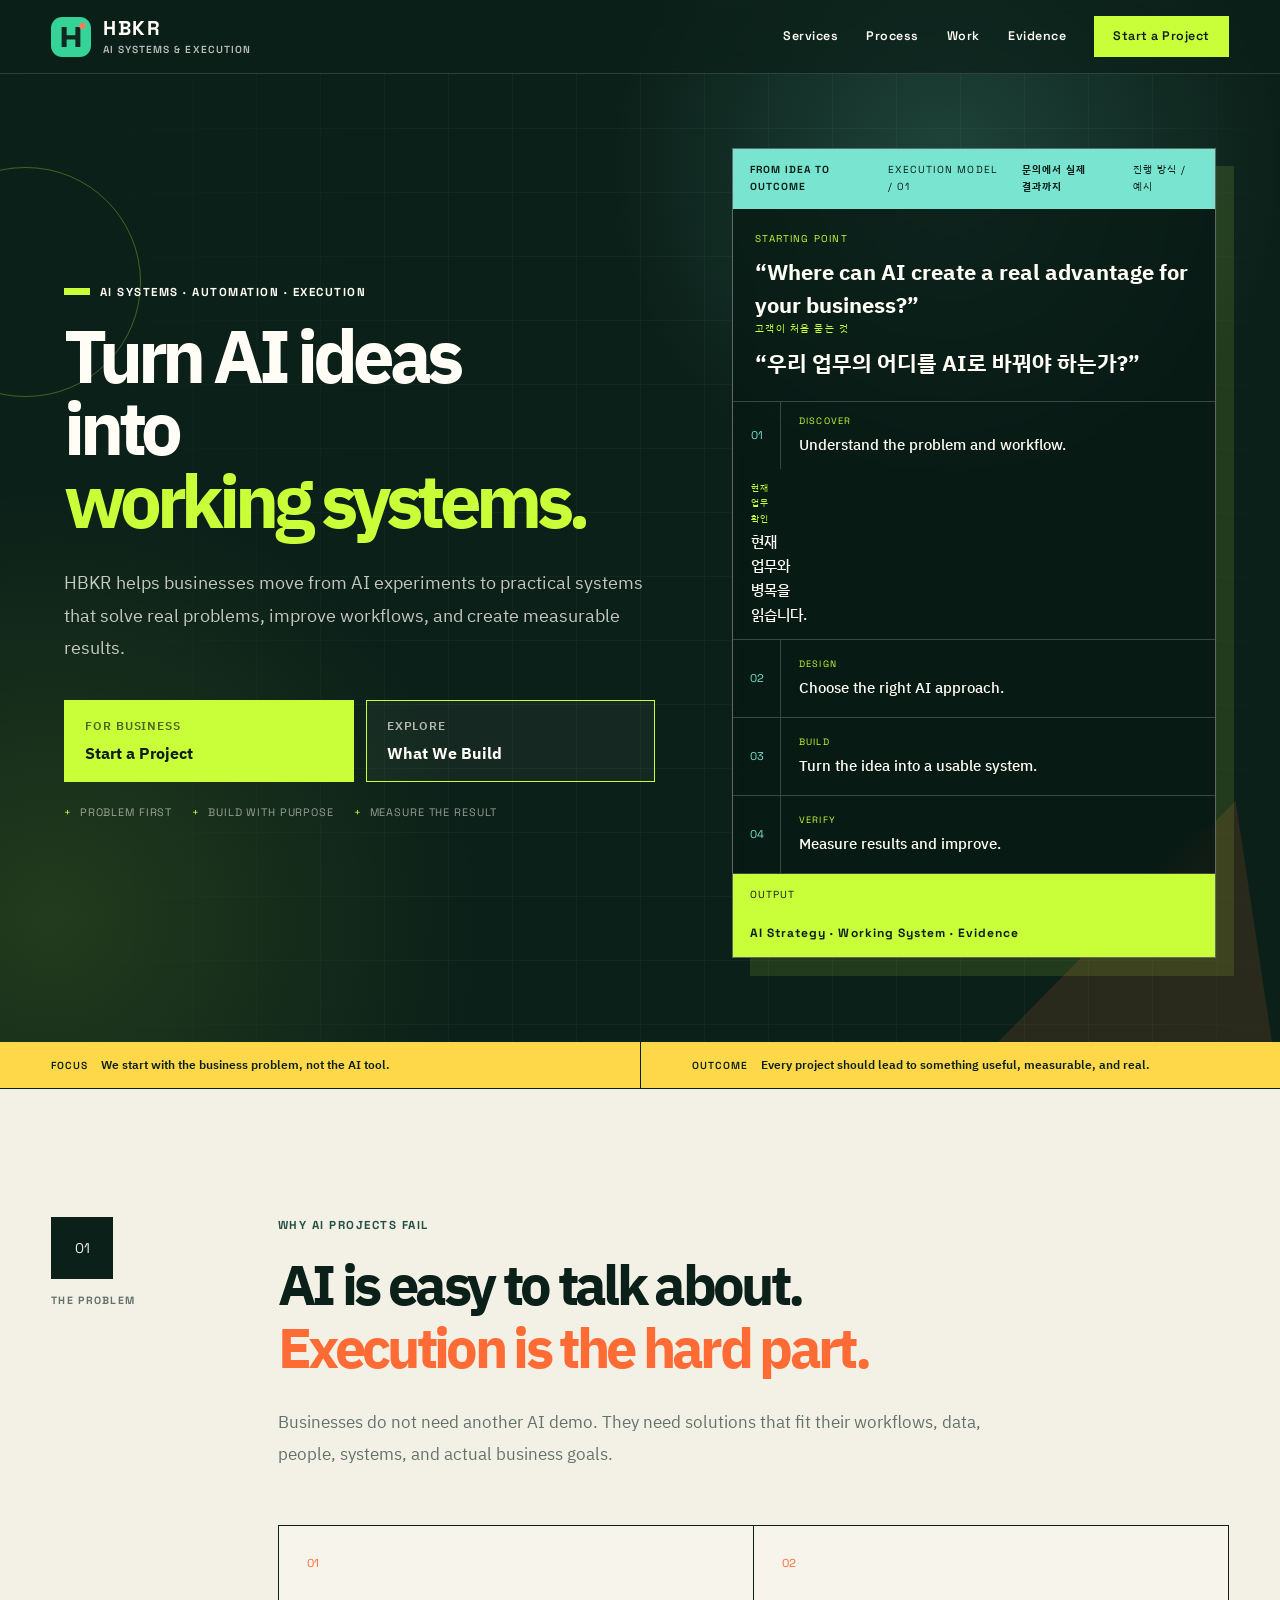
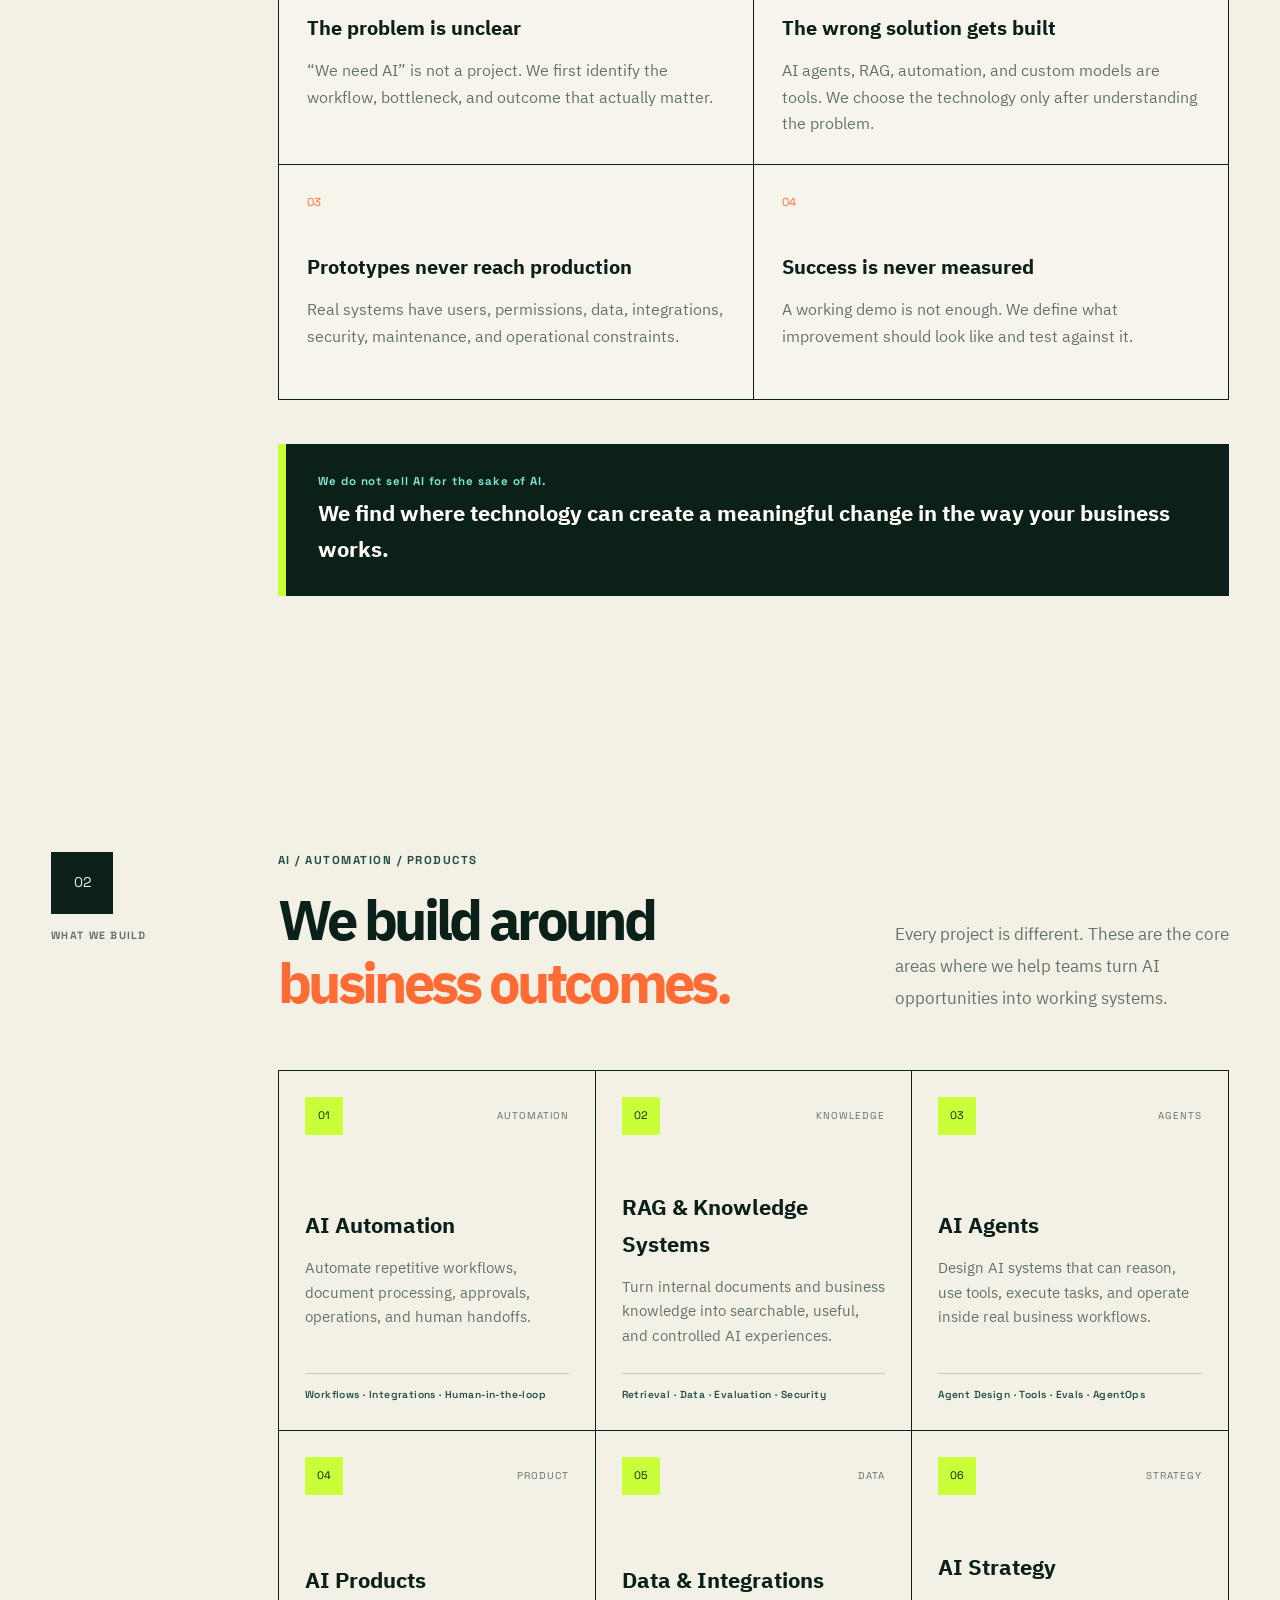
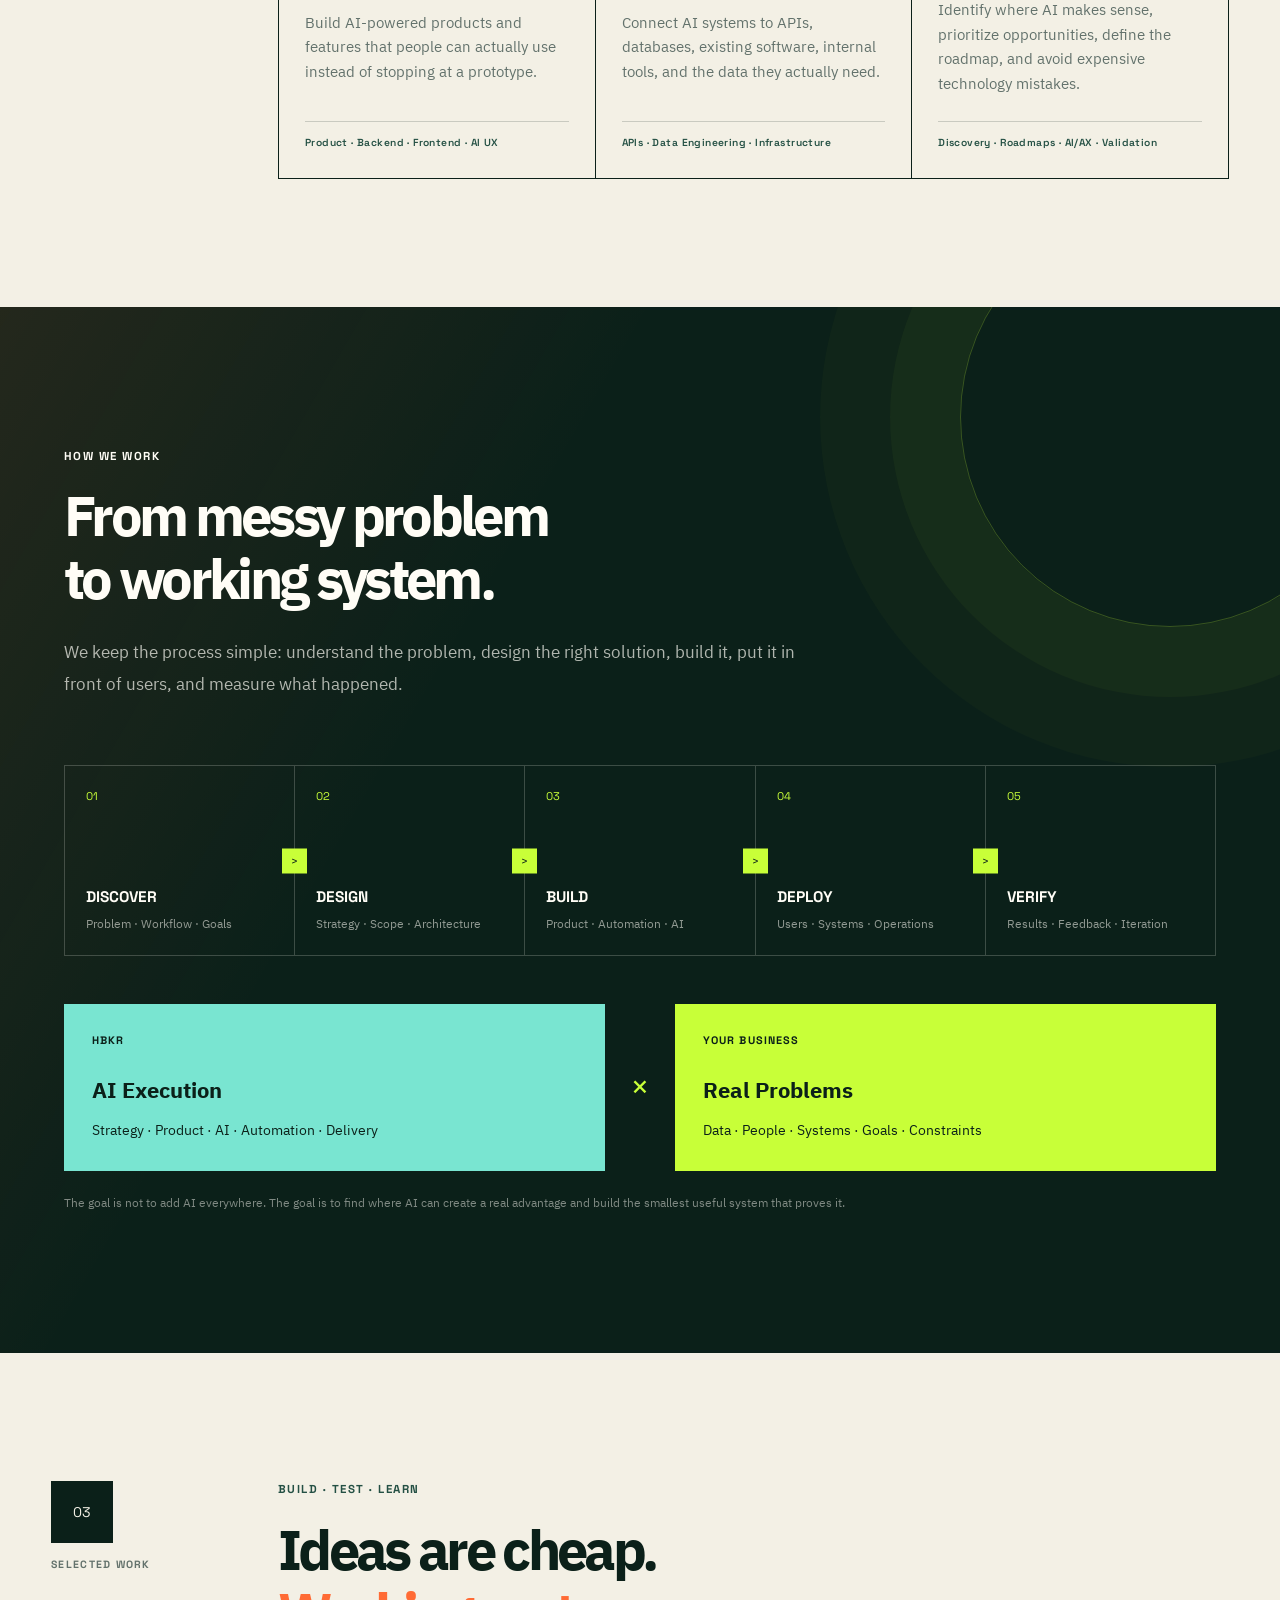
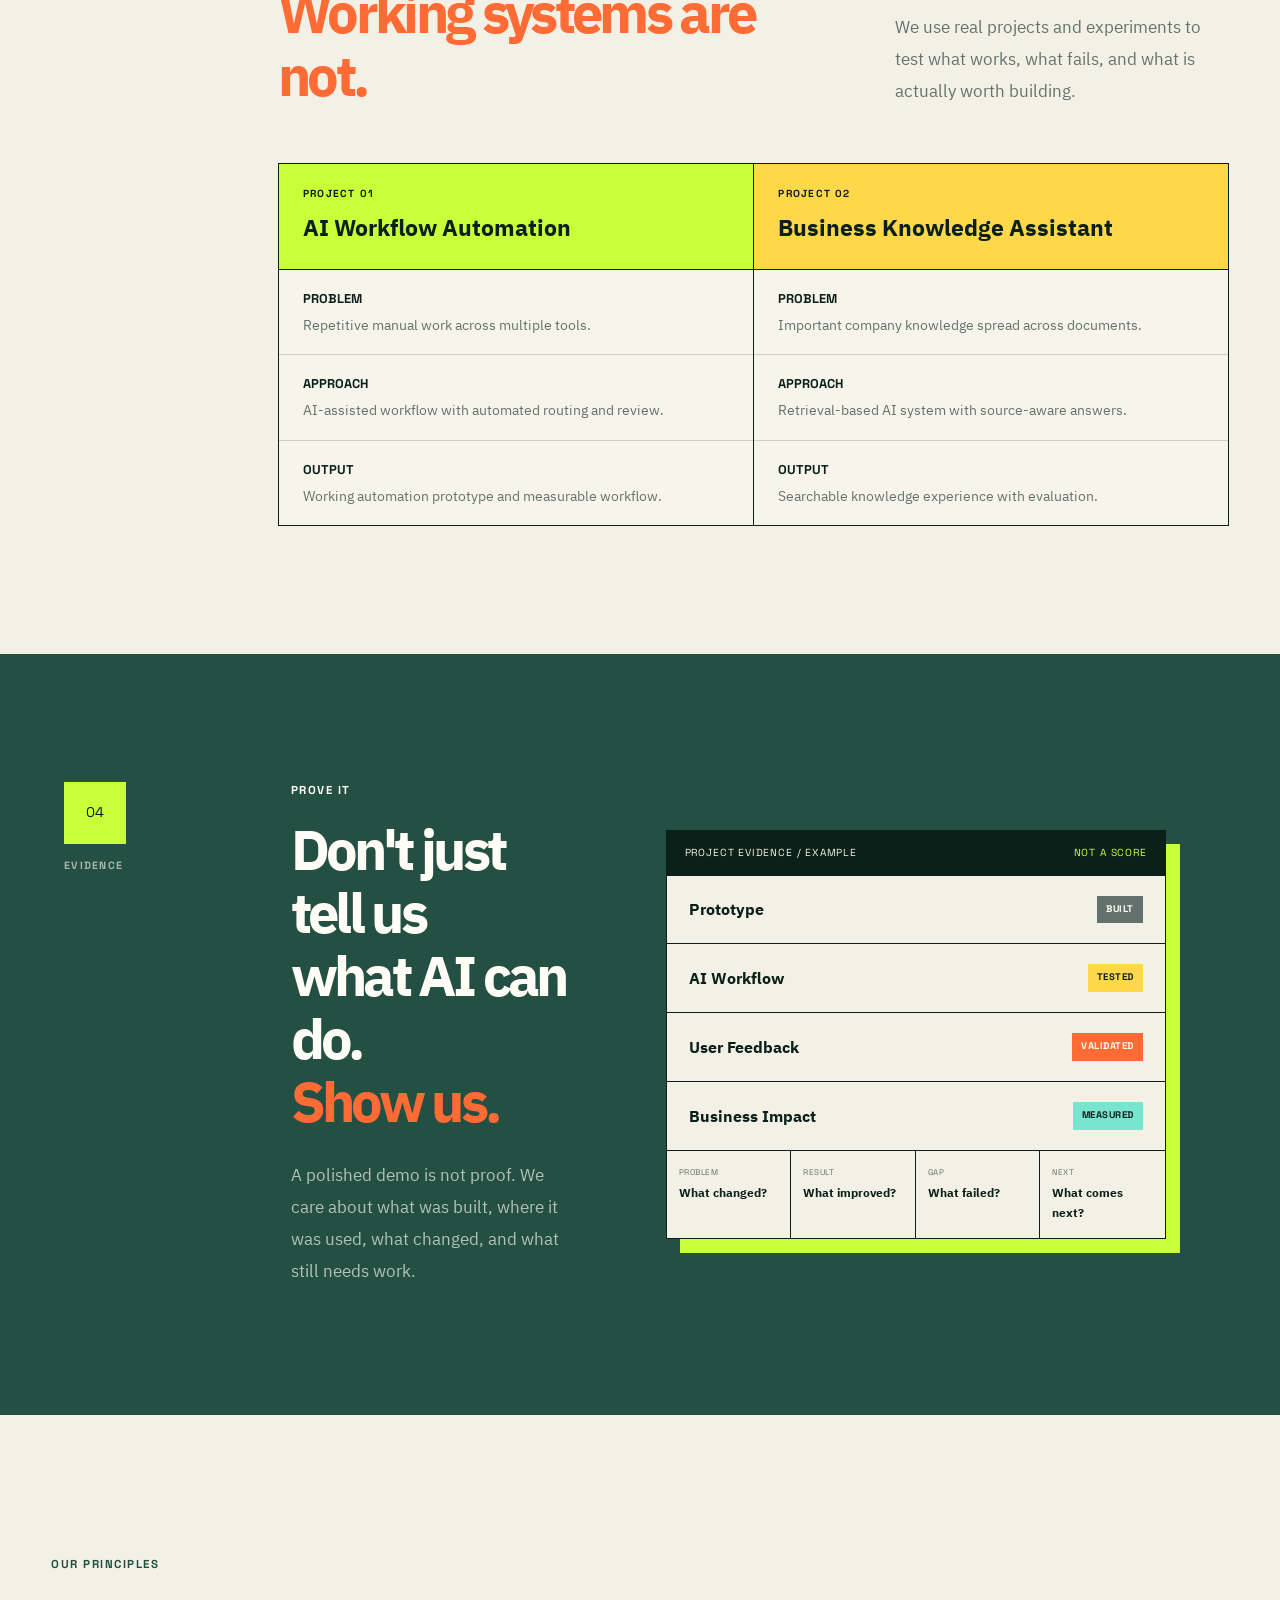
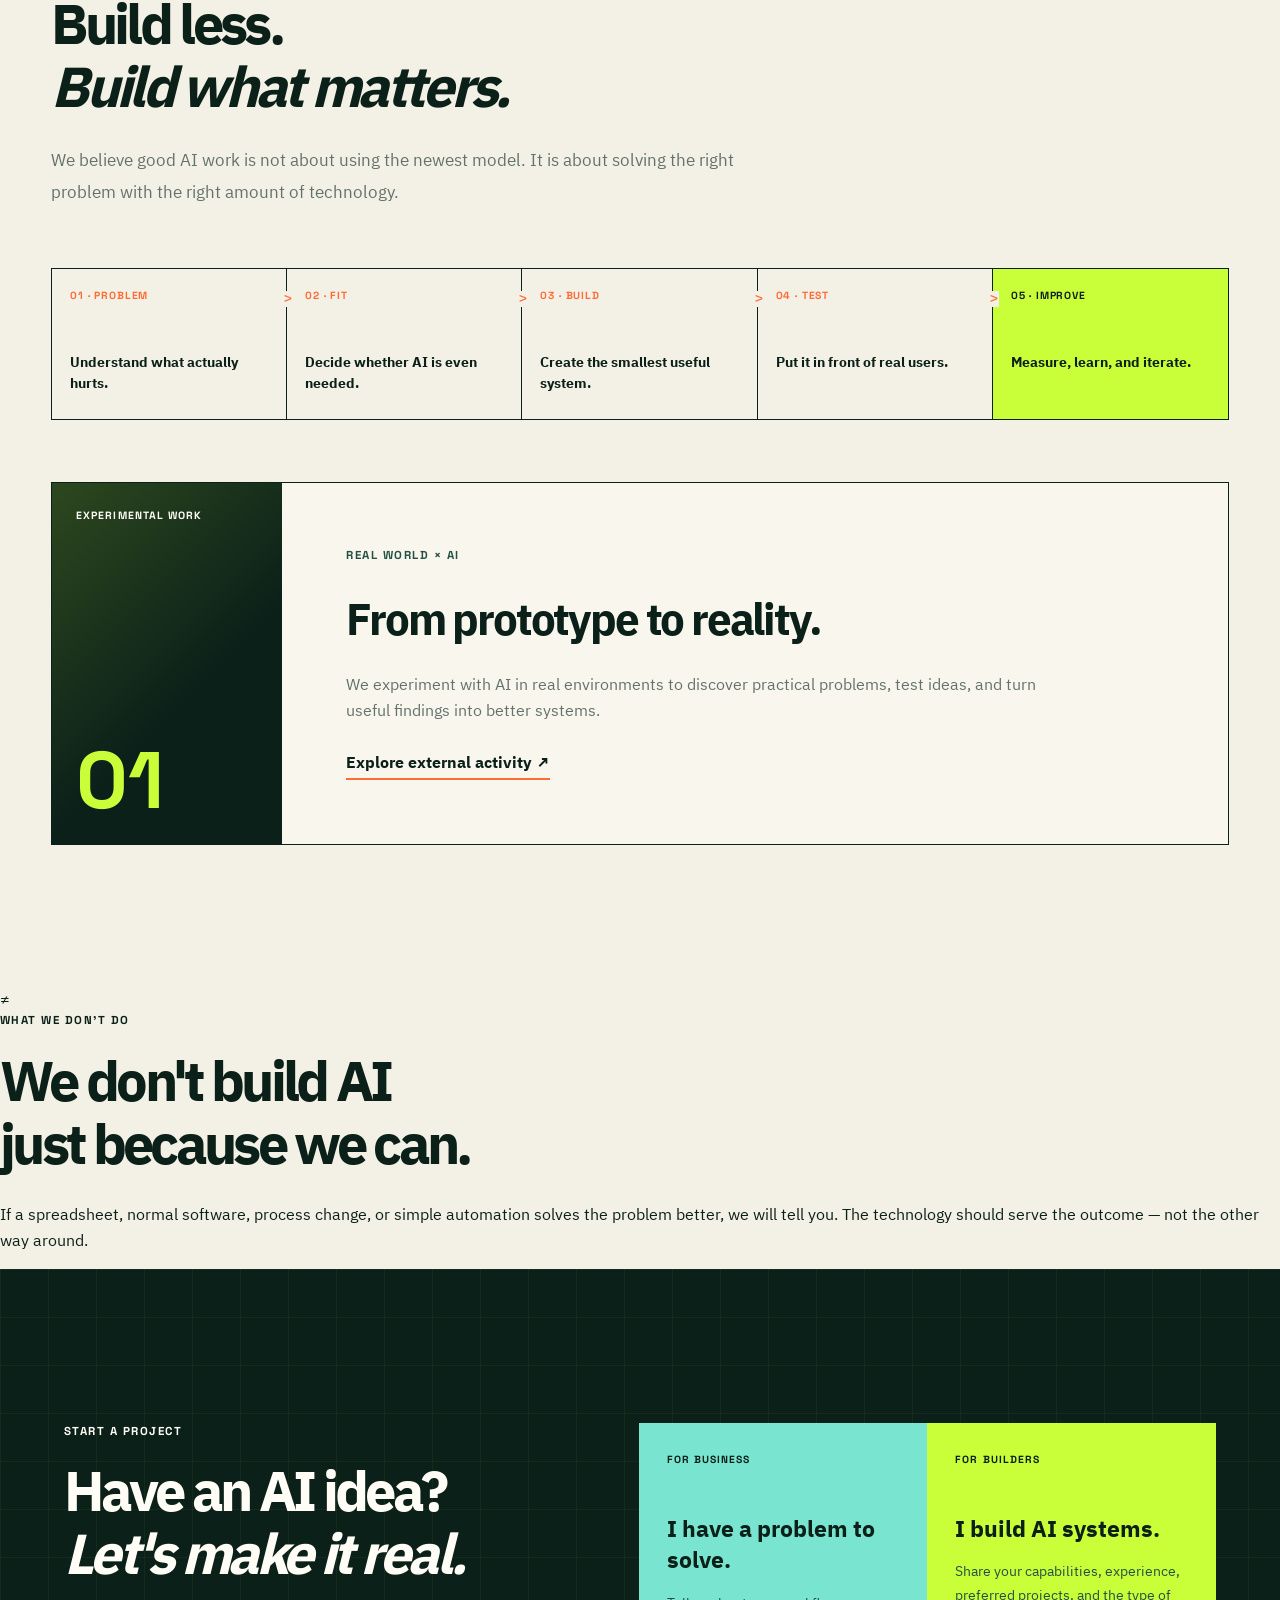
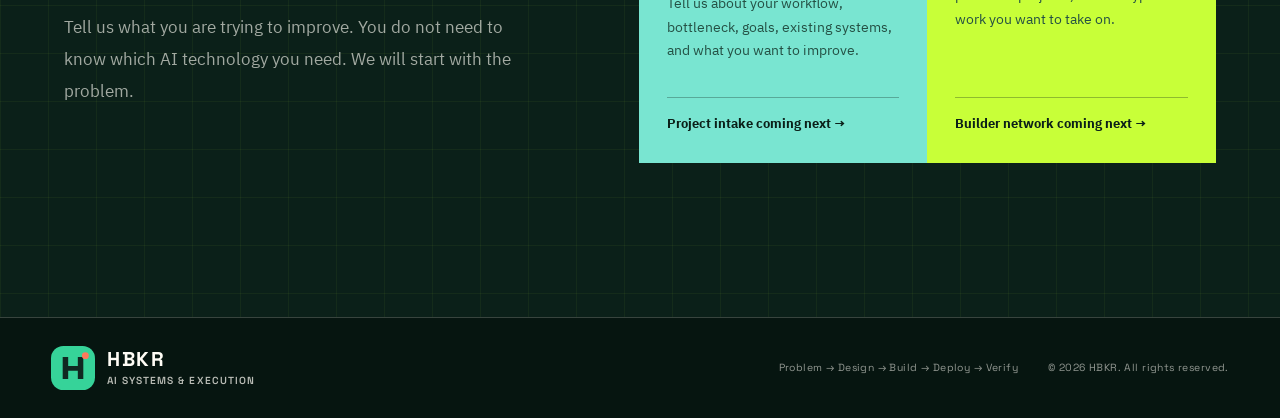
==== commit 671c8c34: "Merge branch 'main' into improve-ui" ====
--- a/index.html
+++ b/index.html
@@ -1,36 +1,50 @@
 <!doctype html>
-<html lang="ko">
+<html lang="en">
   <head>
     <meta charset="utf-8" />
     <meta name="viewport" content="width=device-width, initial-scale=1" />
+
     <meta
       name="description"
-      content="HBKR은 AI/AX 과제를 가진 조직과 검증 가능한 실행자를 연결해 과제 정의, 팀 구성, 구현, 검증까지 이어가는 AI/AX 프로젝트 실행 네트워크입니다."
+      content="HBKR helps organizations turn AI ideas into practical, measurable systems through discovery, AI/AX design, execution, and verification."
     />
+
     <meta name="theme-color" content="#0b2019" />
-    <link rel="canonical" href="https://www.hbkr.net/" />
+
     <meta property="og:type" content="website" />
-    <meta property="og:url" content="https://www.hbkr.net/" />
-    <meta property="og:title" content="HBKR | AI/AX 프로젝트 실행 네트워크" />
+    <meta property="og:title" content="HBKR | AI Systems That Actually Work" />
     <meta
       property="og:description"
-      content="AI를 이야기에서 끝내지 않고, 실제 업무의 변화로 연결합니다."
+      content="Turn AI ideas into working systems. Discover the problem, build the right solution, and prove the result."
     />
-    <title>HBKR | AI/AX 프로젝트 실행 네트워크</title>
+
+    <title>HBKR | AI Systems That Actually Work</title>
+
     <link rel="icon" href="assets/hbkr-mark.svg" type="image/svg+xml" />
     <link rel="manifest" href="site.webmanifest" />
     <link rel="stylesheet" href="styles.css" />
+
     <script src="app.js" defer></script>
   </head>
+
   <body>
-    <a class="skip-link" href="#main">본문으로 바로가기</a>
-
+    <a class="skip-link" href="#main">Skip to content</a>
+
+    <!-- =========================
+         HEADER
+    ========================== -->
     <header class="site-header" data-header>
-      <a class="brand" href="#top" aria-label="HBKR 홈">
-        <img src="assets/hbkr-mark.svg" alt="" width="40" height="40" />
+      <a class="brand" href="#top" aria-label="HBKR Home">
+        <img
+          src="assets/hbkr-mark.svg"
+          alt=""
+          width="40"
+          height="40"
+        />
+
         <span>
           <strong>HBKR</strong>
-          <small>AI/AX 실행 네트워크</small>
+          <small>AI SYSTEMS & EXECUTION</small>
         </span>
       </a>
 
@@ -41,522 +55,958 @@
         aria-controls="primary-navigation"
         data-menu-toggle
       >
-        <span>메뉴</span>
+        <span>Menu</span>
         <i aria-hidden="true"></i>
       </button>
 
-      <nav class="site-nav" id="primary-navigation" aria-label="주요 메뉴" data-menu>
-        <a href="#business">기업·프로젝트</a>
-        <a href="#capabilities">AI 도입·개발 과제</a>
-        <a href="#network">AI 실무자 찾기</a>
-        <a href="#evidence">수행 근거</a>
-        <a href="https://work.hbkr.net/">인재·프로젝트</a>
-        <a href="architecture.html">전체 구조</a>
-        <a class="nav-cta" href="#start">시작하기</a>
+      <nav
+        class="site-nav"
+        id="primary-navigation"
+        aria-label="Primary navigation"
+        data-menu
+      >
+        <a href="#services">Services</a>
+        <a href="#process">Process</a>
+        <a href="#work">Work</a>
+        <a href="#evidence">Evidence</a>
+        <a class="nav-cta" href="#start">Start a Project</a>
       </nav>
     </header>
 
     <main id="main">
+
+      <!-- =========================
+           HERO
+      ========================== -->
       <section class="hero" id="top">
+
         <div class="hero-grid" aria-hidden="true"></div>
+
         <div class="hero-copy" data-reveal>
-          <p class="eyebrow"><span></span> AI/AX 프로젝트 실행 네트워크</p>
+          <p class="eyebrow">
+            <span></span>
+            AI SYSTEMS · AUTOMATION · EXECUTION
+          </p>
+
           <h1>
-            AI를 이야기에서<br />
-            끝내지 않고,<br />
-            <em>업무의 변화로.</em>
+            Turn AI ideas
+            <br />
+            into
+            <br />
+            <em>working systems.</em>
           </h1>
+
           <p class="hero-intro">
-            HBKR은 AI/AX 과제를 가진 조직과 검증 가능한 실행자를 연결합니다.
-            무엇을 바꿀지 정의하는 단계부터 팀 구성, 구현, 현장 검증까지 이어갑니다.
+            HBKR helps businesses move from AI experiments to practical
+            systems that solve real problems, improve workflows, and create
+            measurable results.
           </p>
-          <div class="hero-actions" aria-label="HBKR 시작하기">
-            <a class="button button-primary" href="https://work.hbkr.net/#projects">
-              <span>기업·프로젝트</span>
-              <strong>AI/AX 프로젝트 상담</strong>
+
+          <div class="hero-actions" aria-label="Get started">
+            <a class="button button-primary" href="#start">
+              <span>FOR BUSINESS</span>
+              <strong>Start a Project</strong>
             </a>
-            <a class="button button-secondary" href="https://work.hbkr.net/#talent">
-              <span>전문가·빌더</span>
-              <strong>AI/AX 실행자 참여</strong>
+
+            <a class="button button-secondary" href="#services">
+              <span>EXPLORE</span>
+              <strong>What We Build</strong>
             </a>
           </div>
-          <ul class="hero-principles" aria-label="HBKR 운영 원칙">
-            <li>문제부터 확인</li>
-            <li>Manual 수행팀 구성</li>
-            <li>실제 수행 근거로 판단</li>
+
+          <ul class="hero-principles" aria-label="HBKR principles">
+            <li>Problem First</li>
+            <li>Build With Purpose</li>
+            <li>Measure The Result</li>
           </ul>
         </div>
 
-        <aside class="execution-console" aria-label="AI/AX 실행 흐름" data-reveal>
+        <aside
+          class="execution-console"
+          aria-label="HBKR execution model"
+          data-reveal
+        >
           <header>
+            <p>FROM IDEA TO OUTCOME</p>
+            <span>EXECUTION MODEL / 01</span>
             <p>문의에서 실제 결과까지</p>
             <span>진행 방식 / 예시</span>
           </header>
+
           <div class="console-question">
+            <small>STARTING POINT</small>
+
+            <strong>
+              “Where can AI create a real advantage for your business?”
+            </strong>
             <small>고객이 처음 묻는 것</small>
             <strong>“우리 업무의 어디를 AI로 바꿔야 하는가?”</strong>
           </div>
+
           <ol>
             <li>
               <span>01</span>
+
+              <div>
+                <small>DISCOVER</small>
+                <strong>Understand the problem and workflow.</strong>
+              </div>
               <div><small>현재 업무 확인</small><strong>현재 업무와 병목을 읽습니다.</strong></div>
             </li>
+
             <li>
               <span>02</span>
-              <div><small>적용 방법 정리</small><strong>AI가 필요한지부터 판단합니다.</strong></div>
+
+              <div>
+                <small>DESIGN</small>
+                <strong>Choose the right AI approach.</strong>
+              </div>
             </li>
+
             <li>
               <span>03</span>
-              <div><small>수행팀 구성</small><strong>필요 역할과 책임을 구성합니다.</strong></div>
+
+              <div>
+                <small>BUILD</small>
+                <strong>Turn the idea into a usable system.</strong>
+              </div>
             </li>
+
             <li>
               <span>04</span>
-              <div><small>구현하고 검증</small><strong>결과와 한계를 함께 증명합니다.</strong></div>
+
+              <div>
+                <small>VERIFY</small>
+                <strong>Measure results and improve.</strong>
+              </div>
             </li>
           </ol>
+
           <footer>
-            <span>정리되는 결과</span>
-            <strong>과제 범위 · 수행팀 · 검증 방법</strong>
+            <span>OUTPUT</span>
+            <strong>AI Strategy · Working System · Evidence</strong>
           </footer>
         </aside>
       </section>
 
-      <div class="signal-strip" aria-label="현재 운영 방향">
-        <p><span>NOW</span> 초기 프로젝트는 자동 매칭이 아닌 운영자 주도 방식으로 설계합니다.</p>
-        <p><span>RULE</span> AI 도입 자체보다 측정 가능한 업무 변화를 먼저 봅니다.</p>
+
+      <!-- =========================
+           SIGNAL STRIP
+      ========================== -->
+      <div class="signal-strip" aria-label="HBKR approach">
+        <p>
+          <span>FOCUS</span>
+          We start with the business problem, not the AI tool.
+        </p>
+
+        <p>
+          <span>OUTCOME</span>
+          Every project should lead to something useful, measurable, and real.
+        </p>
       </div>
 
-      <section class="service-launchpad" aria-labelledby="service-launchpad-title">
-        <header data-reveal>
-          <p class="eyebrow eyebrow-dark">HBKR 전체 화면 보기</p>
-          <h2 id="service-launchpad-title">하나의 소개 페이지가 아니라,<br><em>연결된 실행 환경</em>을 봅니다.</h2>
-          <p>각 화면은 현재 구조와 사용자 경험을 검토하기 위한 독립 prototype입니다. 실제 계정·거래·운영 데이터는 연결되지 않았습니다.</p>
-        </header>
-        <div class="service-launchpad-grid" data-reveal>
-          <a href="https://work.hbkr.net/"><span>01 / CORE MARKET</span><h3>WORK</h3><p>AI 실무자 · AI 프로젝트 · 추천 이유</p><strong>OPEN ↗</strong></a>
-          <a href="https://cafe.hbkr.net/"><span>02 / COMMUNITY</span><h3>CAFE</h3><p>HungryBoxer · 캠핑하는 프로그래머 · 활동 기록</p><strong>OPEN ↗</strong></a>
-          <a href="https://learn.hbkr.net/"><span>03 / AI 실습</span><h3>LEARN</h3><p>기초 실습 · 업무 적용 · 직접 만들기</p><strong>OPEN ↗</strong></a>
-          <a href="https://lab.hbkr.net/"><span>04 / 직접 실험</span><h3>LAB</h3><p>가설 · 현장 검증 · 결과 기록</p><strong>OPEN ↗</strong></a>
-        </div>
-        <nav class="system-launchpad" aria-label="HBKR 시스템 prototype">
-          <span>업무 화면</span><a href="https://ops.hbkr.net/">OPS</a><a href="https://id.hbkr.net/">ID</a><a href="https://api.hbkr.net/">API</a><a href="https://status.hbkr.net/">STATUS</a><a href="architecture.html">SYSTEM MAP</a>
-        </nav>
-      </section>
-
+
+      <!-- =========================
+           PROBLEM / BUSINESS
+      ========================== -->
       <section class="section problem-section" id="business">
+
         <div class="section-index" data-reveal>
           <span>01</span>
-          <p>기업이 겪는 문제</p>
-        </div>
+          <p>THE PROBLEM</p>
+        </div>
+
         <div class="section-main">
+
           <div class="section-heading" data-reveal>
-            <p class="eyebrow eyebrow-dark">기업·프로젝트 담당자를 위해</p>
-            <h2>AI 도입보다 어려운 것은<br /><em>AX를 실제로 실행하는 일</em>입니다.</h2>
+            <p class="eyebrow eyebrow-dark">
+              WHY AI PROJECTS FAIL
+            </p>
+
+            <h2>
+              AI is easy to talk about.
+              <br />
+              <em>Execution is the hard part.</em>
+            </h2>
+
             <p>
-              도구는 빠르게 늘지만, 조직의 문제를 실행 가능한 AI/AX 과제로 바꾸고
-              적합한 역할을 모아 운영까지 연결하는 일은 여전히 어렵습니다.
+              Businesses do not need another AI demo. They need solutions
+              that fit their workflows, data, people, systems, and actual
+              business goals.
             </p>
           </div>
 
           <div class="problem-grid">
+
             <article data-reveal>
               <span>01</span>
-              <h3>과제가 모호합니다</h3>
-              <p>“AI를 도입하자”는 방향만 있고 어떤 업무와 결과를 바꿀지 정해지지 않습니다.</p>
-            </article>
+              <h3>The problem is unclear</h3>
+              <p>
+                “We need AI” is not a project. We first identify the workflow,
+                bottleneck, and outcome that actually matter.
+              </p>
+            </article>
+
             <article data-reveal>
               <span>02</span>
-              <h3>사람을 검증하기 어렵습니다</h3>
-              <p>이력의 기술 키워드만으로 실제 문제 해결 경험과 책임 범위를 판단하기 어렵습니다.</p>
-            </article>
+              <h3>The wrong solution gets built</h3>
+              <p>
+                AI agents, RAG, automation, and custom models are tools.
+                We choose the technology only after understanding the problem.
+              </p>
+            </article>
+
             <article data-reveal>
               <span>03</span>
-              <h3>PoC가 운영으로 가지 못합니다</h3>
-              <p>데이터, 기존 시스템, 보안, 현업 의사결정 조건이 뒤늦게 드러납니다.</p>
-            </article>
+              <h3>Prototypes never reach production</h3>
+              <p>
+                Real systems have users, permissions, data, integrations,
+                security, maintenance, and operational constraints.
+              </p>
+            </article>
+
             <article data-reveal>
               <span>04</span>
-              <h3>필요한 역할이 하나가 아닙니다</h3>
-              <p>AI 모델뿐 아니라 제품, 데이터, 연동, 운영, 도메인 역할이 함께 필요합니다.</p>
-            </article>
+              <h3>Success is never measured</h3>
+              <p>
+                A working demo is not enough. We define what improvement
+                should look like and test against it.
+              </p>
+            </article>
+
           </div>
 
           <blockquote class="position-statement" data-reveal>
-            <p>HBKR은 AI를 먼저 판매하지 않습니다.</p>
-            <strong>현재 업무와 원하는 결과를 먼저 읽고, AI가 필요한지부터 판단합니다.</strong>
+            <p>We do not sell AI for the sake of AI.</p>
+
+            <strong>
+              We find where technology can create a meaningful change in the
+              way your business works.
+            </strong>
           </blockquote>
+
         </div>
       </section>
 
-      <section class="section brief-section" aria-labelledby="brief-title">
-        <div class="section-index section-index-light" data-reveal>
+
+      <!-- =========================
+           SERVICES
+      ========================== -->
+      <section
+        class="section capability-section"
+        id="services"
+      >
+
+        <div class="section-index" data-reveal>
           <span>02</span>
-          <p>과제 사전 정리</p>
-        </div>
+          <p>WHAT WE BUILD</p>
+        </div>
+
         <div class="section-main">
-          <div class="section-heading section-heading-light" data-reveal>
-            <p class="eyebrow">기술보다 현재 업무부터 확인합니다</p>
-            <h2 id="brief-title">기술 스택이 아니라<br />바꾸고 싶은 업무를 가져오세요.</h2>
-          </div>
-
-          <div class="brief-exchange" data-reveal>
-            <article class="brief-input">
-              <header><span>INPUT</span><strong>조직이 알려줄 것</strong></header>
-              <ul>
-                <li><span>01</span>현재 업무와 반복되는 병목</li>
-                <li><span>02</span>원하는 결과와 성공 기준</li>
-                <li><span>03</span>보유 Data · System · 보유 자료</li>
-                <li><span>04</span>예산 · 기간 · 계약 조건</li>
-                <li><span>05</span>현재 팀 · 의사결정권 · 보안 조건</li>
-              </ul>
-            </article>
-            <div class="exchange-arrow" aria-hidden="true"><span>HBKR</span><i>→</i></div>
-            <article class="brief-output">
-              <header><span>정리되는 결과</span><strong>함께 정의할 것</strong></header>
-              <ul>
-                <li><span>01</span>AI/AX 적용 필요성 판단</li>
-                <li><span>02</span>문제 정의와 실행 가능한 Scope</li>
-                <li><span>03</span>필요 역할 · 할 수 있는 일 · 책임 범위</li>
-                <li><span>04</span>산출물 · 검증 방법 · 위험 조건</li>
-                <li><span>05</span>팀 구성안과 권장 Next Step</li>
-              </ul>
-            </article>
-          </div>
-          <p class="brief-note" data-reveal>
-            고객이 Automation, RAG, Agent 같은 해법을 미리 결정할 필요는 없습니다.
-            AI가 불필요한 문제라면 그 판단도 결과에 포함합니다.
+
+          <div class="section-heading heading-split" data-reveal>
+
+            <div>
+              <p class="eyebrow eyebrow-dark">
+                AI / AUTOMATION / PRODUCTS
+              </p>
+
+              <h2>
+                We build around
+                <br />
+                <em>business outcomes.</em>
+              </h2>
+            </div>
+
+            <p>
+              Every project is different. These are the core areas where
+              we help teams turn AI opportunities into working systems.
+            </p>
+
+          </div>
+
+
+          <div class="capability-grid">
+
+            <article data-reveal>
+              <header>
+                <span>01</span>
+                <small>AUTOMATION</small>
+              </header>
+
+              <h3>AI Automation</h3>
+
+              <p>
+                Automate repetitive workflows, document processing,
+                approvals, operations, and human handoffs.
+              </p>
+
+              <footer>
+                Workflows · Integrations · Human-in-the-loop
+              </footer>
+            </article>
+
+
+            <article data-reveal>
+              <header>
+                <span>02</span>
+                <small>KNOWLEDGE</small>
+              </header>
+
+              <h3>RAG & Knowledge Systems</h3>
+
+              <p>
+                Turn internal documents and business knowledge into
+                searchable, useful, and controlled AI experiences.
+              </p>
+
+              <footer>
+                Retrieval · Data · Evaluation · Security
+              </footer>
+            </article>
+
+
+            <article data-reveal>
+              <header>
+                <span>03</span>
+                <small>AGENTS</small>
+              </header>
+
+              <h3>AI Agents</h3>
+
+              <p>
+                Design AI systems that can reason, use tools, execute tasks,
+                and operate inside real business workflows.
+              </p>
+
+              <footer>
+                Agent Design · Tools · Evals · AgentOps
+              </footer>
+            </article>
+
+
+            <article data-reveal>
+              <header>
+                <span>04</span>
+                <small>PRODUCT</small>
+              </header>
+
+              <h3>AI Products</h3>
+
+              <p>
+                Build AI-powered products and features that people can
+                actually use instead of stopping at a prototype.
+              </p>
+
+              <footer>
+                Product · Backend · Frontend · AI UX
+              </footer>
+            </article>
+
+
+            <article data-reveal>
+              <header>
+                <span>05</span>
+                <small>DATA</small>
+              </header>
+
+              <h3>Data & Integrations</h3>
+
+              <p>
+                Connect AI systems to APIs, databases, existing software,
+                internal tools, and the data they actually need.
+              </p>
+
+              <footer>
+                APIs · Data Engineering · Infrastructure
+              </footer>
+            </article>
+
+
+            <article data-reveal>
+              <header>
+                <span>06</span>
+                <small>STRATEGY</small>
+              </header>
+
+              <h3>AI Strategy</h3>
+
+              <p>
+                Identify where AI makes sense, prioritize opportunities,
+                define the roadmap, and avoid expensive technology mistakes.
+              </p>
+
+              <footer>
+                Discovery · Roadmaps · AI/AX · Validation
+              </footer>
+            </article>
+
+          </div>
+        </div>
+      </section>
+
+
+      <!-- =========================
+           PROCESS
+      ========================== -->
+      <section
+        class="execution-section"
+        id="process"
+        aria-labelledby="execution-title"
+      >
+
+        <div class="execution-heading" data-reveal>
+
+          <p class="eyebrow">
+            HOW WE WORK
           </p>
-        </div>
+
+          <h2 id="execution-title">
+            From messy problem
+            <br />
+            to working system.
+          </h2>
+
+          <p>
+            We keep the process simple: understand the problem, design the
+            right solution, build it, put it in front of users, and measure
+            what happened.
+          </p>
+
+        </div>
+
+
+        <ol class="delivery-flow" data-reveal>
+
+          <li>
+            <span>01</span>
+            <strong>DISCOVER</strong>
+            <small>
+              Problem · Workflow · Goals
+            </small>
+          </li>
+
+          <li>
+            <span>02</span>
+            <strong>DESIGN</strong>
+            <small>
+              Strategy · Scope · Architecture
+            </small>
+          </li>
+
+          <li>
+            <span>03</span>
+            <strong>BUILD</strong>
+            <small>
+              Product · Automation · AI
+            </small>
+          </li>
+
+          <li>
+            <span>04</span>
+            <strong>DEPLOY</strong>
+            <small>
+              Users · Systems · Operations
+            </small>
+          </li>
+
+          <li>
+            <span>05</span>
+            <strong>VERIFY</strong>
+            <small>
+              Results · Feedback · Iteration
+            </small>
+          </li>
+
+        </ol>
+
+
+        <div class="operating-model" data-reveal>
+
+          <article>
+            <p>HBKR</p>
+            <h3>AI Execution</h3>
+            <span>
+              Strategy · Product · AI · Automation · Delivery
+            </span>
+          </article>
+
+          <div aria-hidden="true">×</div>
+
+          <article>
+            <p>YOUR BUSINESS</p>
+            <h3>Real Problems</h3>
+            <span>
+              Data · People · Systems · Goals · Constraints
+            </span>
+          </article>
+
+        </div>
+
+
+        <p class="model-caveat" data-reveal>
+          The goal is not to add AI everywhere. The goal is to find where
+          AI can create a real advantage and build the smallest useful
+          system that proves it.
+        </p>
+
       </section>
 
-      <section class="section capability-section" id="capabilities">
+
+      <!-- =========================
+           WORK
+      ========================== -->
+      <section
+        class="section network-section"
+        id="work"
+      >
+
         <div class="section-index" data-reveal>
           <span>03</span>
-          <p>AI 도입·개발 과제 예시</p>
-        </div>
+          <p>SELECTED WORK</p>
+        </div>
+
         <div class="section-main">
+
           <div class="section-heading heading-split" data-reveal>
+
             <div>
-              <p class="eyebrow eyebrow-dark">어떤 일을 함께할 수 있나</p>
-              <h2>기술 이름이 아니라<br /><em>변화의 단위</em>로 봅니다.</h2>
+              <p class="eyebrow eyebrow-dark">
+                BUILD · TEST · LEARN
+              </p>
+
+              <h2>
+                Ideas are cheap.
+                <br />
+                <em>Working systems are not.</em>
+              </h2>
             </div>
+
             <p>
-              아래 영역은 확정된 상품 목록이 아니라 초기 AI/AX 프로젝트를 분류하고
-              필요한 실행 역할을 찾기 위한 기준입니다.
+              We use real projects and experiments to test what works,
+              what fails, and what is actually worth building.
             </p>
-          </div>
-
-          <div class="capability-grid">
-            <article data-reveal>
-              <header><span>01</span><small>업무 흐름</small></header>
-              <h3>업무 자동화</h3>
-              <p>반복 업무, 문서 처리, 승인과 전달 흐름을 줄이고 사람이 판단할 지점을 명확히 합니다.</p>
-              <footer>Automation · Integration · Human-in-the-loop</footer>
-            </article>
-            <article data-reveal>
-              <header><span>02</span><small>KNOWLEDGE</small></header>
-              <h3>지식 검색 · RAG</h3>
-              <p>흩어진 문서와 사내 지식을 검색 가능한 답변 체계로 바꾸고 근거와 권한을 설계합니다.</p>
-              <footer>Data · Retrieval · Evaluation · Security</footer>
-            </article>
-            <article data-reveal>
-              <header><span>03</span><small>AGENT</small></header>
-              <h3>AI Agent · AgentOps</h3>
-              <p>도구를 사용하는 Agent와 관찰, 평가, 통제, 비용, 장애 대응까지 운영 구조를 만듭니다.</p>
-              <footer>Agent Design · 사용 기술s · Evals · AgentOps</footer>
-            </article>
-            <article data-reveal>
-              <header><span>04</span><small>PRODUCT</small></header>
-              <h3>AI 제품 개발</h3>
-              <p>AI 기능을 데모가 아닌 제품 경험으로 설계하고 기존 서비스와 연결해 사용성을 검증합니다.</p>
-              <footer>Product · Backend · Frontend · AI UX</footer>
-            </article>
-            <article data-reveal>
-              <header><span>05</span><small>FOUNDATION</small></header>
-              <h3>Data · System 연동</h3>
-              <p>AI가 실제로 작동하도록 데이터 품질, API, 기존 시스템, 접근 권한과 로그를 연결합니다.</p>
-              <footer>Data Engineering · API · Infra · Governance</footer>
-            </article>
-            <article data-reveal>
-              <header><span>06</span><small>ADOPTION</small></header>
-              <h3>현업 적용 · 검증</h3>
-              <p>사용자 행동과 업무 지표를 관찰하고 교육, 운영 절차, 실패 경계를 함께 조정합니다.</p>
-              <footer>AX · 현장 검증 · Enablement · Validation</footer>
-            </article>
-          </div>
+
+          </div>
+
+
+          <div class="talent-sides">
+
+            <article class="talent-offer" data-reveal>
+
+              <header>
+                <span>PROJECT 01</span>
+                <h3>AI Workflow Automation</h3>
+              </header>
+
+              <ul>
+                <li>
+                  <strong>PROBLEM</strong>
+                  <span>
+                    Repetitive manual work across multiple tools.
+                  </span>
+                </li>
+
+                <li>
+                  <strong>APPROACH</strong>
+                  <span>
+                    AI-assisted workflow with automated routing and review.
+                  </span>
+                </li>
+
+                <li>
+                  <strong>OUTPUT</strong>
+                  <span>
+                    Working automation prototype and measurable workflow.
+                  </span>
+                </li>
+              </ul>
+
+            </article>
+
+
+            <article class="talent-seeks" data-reveal>
+
+              <header>
+                <span>PROJECT 02</span>
+                <h3>Business Knowledge Assistant</h3>
+              </header>
+
+              <ul>
+                <li>
+                  <strong>PROBLEM</strong>
+                  <span>
+                    Important company knowledge spread across documents.
+                  </span>
+                </li>
+
+                <li>
+                  <strong>APPROACH</strong>
+                  <span>
+                    Retrieval-based AI system with source-aware answers.
+                  </span>
+                </li>
+
+                <li>
+                  <strong>OUTPUT</strong>
+                  <span>
+                    Searchable knowledge experience with evaluation.
+                  </span>
+                </li>
+              </ul>
+
+            </article>
+
+          </div>
+
         </div>
       </section>
 
-      <section class="execution-section" aria-labelledby="execution-title">
-        <div class="execution-heading" data-reveal>
-          <p class="eyebrow">초기 운영 방식</p>
-          <h2 id="execution-title">처음부터 매칭 알고리즘을 만들지 않습니다.</h2>
-          <p>
-            실제 유료 과제에서 고객의 언어, 예산, 역할 조합, 실패 원인과 계약 판단에
-            영향을 주는 수행 근거를 먼저 학습합니다.
-          </p>
-        </div>
-
-        <ol class="delivery-flow" data-reveal>
-          <li><span>01</span><strong>현재 업무 확인</strong><small>문제 · 현재 업무 · 목표</small></li>
-          <li><span>02</span><strong>AX 적용 방법 정리</strong><small>적용 판단 · Scope · Risk</small></li>
-          <li><span>03</span><strong>TEAM</strong><small>역할 · 책임 · 수행 근거</small></li>
-          <li><span>04</span><strong>BUILD</strong><small>구현 · 연동 · PM · QA</small></li>
-          <li><span>05</span><strong>VERIFY</strong><small>결과 · Gap · Next Step</small></li>
-        </ol>
-
-        <div class="operating-model" data-reveal>
-          <article>
-            <p>HBKR</p>
-            <h3>AI 실무자 찾기</h3>
-            <span>실행자 발굴 · 할 수 있는 일 · 수행 근거 · 수행팀 구성</span>
-          </article>
-          <div aria-hidden="true">×</div>
-          <article>
-            <p>DreamLabs</p>
-            <h3>Commercial 개발·수행</h3>
-            <span>사전 진단 · 견적 · 계약 · PM · QA · 정산</span>
-          </article>
-        </div>
-        <p class="model-caveat" data-reveal>
-          위 구조는 초기 운영 가설입니다. 계약 주체, 책임 범위와 관련 법률·세무 조건은
-          실제 상업 운영 전에 별도로 확정합니다.
-        </p>
-      </section>
-
-      <section class="section network-section" id="network">
-        <div class="section-index" data-reveal>
+
+      <!-- =========================
+           EVIDENCE
+      ========================== -->
+      <section
+        class="section evidence-section"
+        id="evidence"
+      >
+
+        <div class="section-index section-index-light" data-reveal>
           <span>04</span>
-          <p>AI 실무자 연결</p>
-        </div>
-        <div class="section-main">
-          <div class="section-heading heading-split" data-reveal>
-            <div>
-              <p class="eyebrow eyebrow-dark">AI/AX 실무자를 위해</p>
-              <h2>직함보다<br /><em>실행 가능한 역할</em>을 봅니다.</h2>
-            </div>
+          <p>EVIDENCE</p>
+        </div>
+
+        <div class="section-main evidence-layout">
+
+          <div class="section-heading section-heading-light" data-reveal>
+
+            <p class="eyebrow">
+              PROVE IT
+            </p>
+
+            <h2>
+              Don't just tell us
+              <br />
+              what AI can do.
+              <br />
+              <em>Show us.</em>
+            </h2>
+
             <p>
-              개발자만을 뜻하지 않습니다. 문제 정의부터 제품, 데이터, 운영과 현장 적용까지
-              AI/AX 결과에 책임질 수 있는 여러 역할을 연결합니다.
+              A polished demo is not proof. We care about what was built,
+              where it was used, what changed, and what still needs work.
             </p>
-          </div>
-
-          <div class="role-marquee" aria-label="AI/AX 실행 역할" data-reveal>
-            <span>AI/AX Strategist</span>
-            <span>AI Architect</span>
-            <span>AI Product 만드는 사람</span>
-            <span>AgentOps Engineer</span>
-            <span>Data · Backend</span>
-            <span>Frontend · AI UX</span>
-            <span>Domain Specialist</span>
-            <span>Adoption · Field Ops</span>
-          </div>
-
-          <div class="talent-sides">
-            <article class="talent-offer" data-reveal>
-              <header><span>PROVIDES</span><h3>실행자가 보여줄 것</h3></header>
-              <ul>
-                <li><strong>할 수 있는 일</strong><span>어떤 문제와 역할을 책임질 수 있는가</span></li>
-                <li><strong>결과물</strong><span>어떤 결과와 산출물을 제공하는가</span></li>
-                <li><strong>수행 근거</strong><span>무엇을 만들고 어떻게 검증했는가</span></li>
-                <li><strong>투입 가능 시점</strong><span>언제, 얼마나 참여할 수 있는가</span></li>
-                <li><strong>비용 · Mode</strong><span>비용과 자문·파트·프로젝트 참여 방식</span></li>
-              </ul>
-            </article>
-            <article class="talent-seeks" data-reveal>
-              <header><span>SEEKS</span><h3>실행자가 확인할 것</h3></header>
-              <ul>
-                <li><strong>Preferred Project</strong><span>어떤 문제와 도메인을 선호하는가</span></li>
-                <li><strong>역할 Scope</strong><span>어디까지 책임지고 결정할 수 있는가</span></li>
-                <li><strong>Conditions</strong><span>팀, 데이터, 시스템, 의사결정 조건은 무엇인가</span></li>
-                <li><strong>맡지 않는 범위</strong><span>참여하지 않을 문제와 위험은 무엇인가</span></li>
-                <li><strong>근거 확인</strong><span>계약 전에 추가로 확인할 것은 무엇인가</span></li>
-              </ul>
-            </article>
-          </div>
-        </div>
-      </section>
-
-      <section class="section evidence-section" id="evidence">
-        <div class="section-index section-index-light" data-reveal>
-          <span>05</span>
-          <p>순위보다 실제 수행 근거</p>
-        </div>
-        <div class="section-main evidence-layout">
-          <div class="section-heading section-heading-light" data-reveal>
-            <p class="eyebrow">직접 적은 경력은 시작일 뿐, 검증은 별도입니다</p>
-            <h2>점수보다<br />판단 근거를 남깁니다.</h2>
-            <p>
-              HBKR의 수행 근거는 사람을 한 줄로 순위화하기 위한 것이 아닙니다.
-              어떤 조건에서 어떤 역할을 맡아 무엇을 만들고 검증했는지 보여주기 위한 기록입니다.
-            </p>
-          </div>
+
+          </div>
+
 
           <div class="evidence-board" data-reveal>
+
             <header>
-              <p>할 수 있는 일 RECORD / EXAMPLE</p>
+              <p>PROJECT EVIDENCE / EXAMPLE</p>
               <span>NOT A SCORE</span>
             </header>
+
+
             <div class="evidence-row">
-              <strong>Python</strong><span class="tag tag-self">본인이 입력</span>
+              <strong>Prototype</strong>
+              <span class="tag tag-self">
+                BUILT
+              </span>
             </div>
+
             <div class="evidence-row">
-              <strong>Agent Design</strong><span class="tag tag-lab">LAB VERIFIED</span>
+              <strong>AI Workflow</strong>
+              <span class="tag tag-lab">
+                TESTED
+              </span>
             </div>
+
             <div class="evidence-row">
-              <strong>RAG 개발·수행</strong><span class="tag tag-project">PROJECT VERIFIED</span>
+              <strong>User Feedback</strong>
+              <span class="tag tag-project">
+                VALIDATED
+              </span>
             </div>
+
             <div class="evidence-row">
-              <strong>Field Adoption</strong><span class="tag tag-field">FIELD VERIFIED</span>
+              <strong>Business Impact</strong>
+              <span class="tag tag-field">
+                MEASURED
+              </span>
             </div>
+
+
             <footer>
-              <div><small>잘 맞는 이유</small><strong>적합 근거</strong></div>
-              <div><small>보완할 부분</small><strong>부족 역량</strong></div>
-              <div><small>VERIFY</small><strong>추가 확인</strong></div>
-              <div><small>다음 결정</small><strong>권장 단계</strong></div>
+
+              <div>
+                <small>PROBLEM</small>
+                <strong>What changed?</strong>
+              </div>
+
+              <div>
+                <small>RESULT</small>
+                <strong>What improved?</strong>
+              </div>
+
+              <div>
+                <small>GAP</small>
+                <strong>What failed?</strong>
+              </div>
+
+              <div>
+                <small>NEXT</small>
+                <strong>What comes next?</strong>
+              </div>
+
             </footer>
-          </div>
+
+          </div>
+
         </div>
       </section>
 
-      <section class="ecosystem-section" aria-labelledby="ecosystem-title">
+
+      <!-- =========================
+           PRINCIPLES
+      ========================== -->
+      <section
+        class="ecosystem-section"
+        aria-labelledby="ecosystem-title"
+      >
+
         <div class="ecosystem-heading" data-reveal>
-          <p class="eyebrow eyebrow-dark">사람을 만나고 실력을 확인하는 기반</p>
-          <h2 id="ecosystem-title">Community는 목적지가 아니라<br />실행 역량이 자라는 기반입니다.</h2>
+
+          <p class="eyebrow eyebrow-dark">
+            OUR PRINCIPLES
+          </p>
+
+          <h2 id="ecosystem-title">
+            Build less.
+            <br />
+            <em>Build what matters.</em>
+          </h2>
+
           <p>
-            Learn과 Lab은 메인 상업 상품이 아닙니다. 사람을 발견하고, 실제 문제를 함께 다루며,
-            검증 가능한 수행 근거를 만드는 기반입니다.
+            We believe good AI work is not about using the newest model.
+            It is about solving the right problem with the right amount
+            of technology.
           </p>
-          <a class="architecture-link" href="architecture.html">
-            HBKR 전체 서비스·저장소 설계 보기 <span aria-hidden="true">→</span>
-          </a>
-        </div>
+
+        </div>
+
 
         <ol class="ecosystem-flow" data-reveal>
-          <li><span>COMMUNITY</span><strong>사람과 관점이 만남</strong></li>
-          <li><span>LEARN</span><strong>AI/AX 활용 역량을 확장</strong></li>
-          <li><span>LAB</span><strong>가설과 실패를 실험</strong></li>
-          <li><span>수행 근거</span><strong>역할과 결과를 기록</strong></li>
-          <li class="flow-work"><span>WORK</span><strong>유료 프로젝트로 전환</strong></li>
+
+          <li>
+            <span>01 · PROBLEM</span>
+            <strong>Understand what actually hurts.</strong>
+          </li>
+
+          <li>
+            <span>02 · FIT</span>
+            <strong>Decide whether AI is even needed.</strong>
+          </li>
+
+          <li>
+            <span>03 · BUILD</span>
+            <strong>Create the smallest useful system.</strong>
+          </li>
+
+          <li>
+            <span>04 · TEST</span>
+            <strong>Put it in front of real users.</strong>
+          </li>
+
+          <li class="flow-work">
+            <span>05 · IMPROVE</span>
+            <strong>Measure, learn, and iterate.</strong>
+          </li>
+
         </ol>
 
+
         <div class="field-lab" data-reveal>
+
           <div class="field-lab-label">
-            <span>FIRST VERTICAL FIELD LAB</span>
+            <span>EXPERIMENTAL WORK</span>
             <strong>01</strong>
           </div>
+
           <div>
-            <p class="eyebrow eyebrow-dark">CAMPING × AI/AX</p>
-            <h3>캠핑하는 프로그래머</h3>
+
+            <p class="eyebrow eyebrow-dark">
+              REAL WORLD × AI
+            </p>
+
+            <h3>
+              From prototype to reality.
+            </h3>
+
             <p>
-              캠핑이라는 실제 환경에서 문제를 발견하고, AI 프로토타입을 사용해 보고,
-              예상과 현실의 차이를 수행 근거로 남기는 HBKR의 첫 번째 Vertical Community입니다.
+              We experiment with AI in real environments to discover
+              practical problems, test ideas, and turn useful findings
+              into better systems.
             </p>
-            <a href="https://www.ilhoko.com/" target="_blank" rel="noreferrer">
-              기존 활동 기록 보기 <span aria-hidden="true">↗</span>
+
+            <a
+              href="https://www.ilhoko.com/"
+              target="_blank"
+              rel="noreferrer"
+            >
+              Explore external activity
+              <span aria-hidden="true">↗</span>
             </a>
-          </div>
-        </div>
+
+          </div>
+
+        </div>
+
       </section>
 
-      <section class="legacy-section" id="history" aria-labelledby="legacy-title">
-        <div class="legacy-inner">
-          <div class="legacy-heading" data-reveal>
-            <div>
-              <p class="eyebrow eyebrow-dark">THE DOMAIN REMAINED</p>
-              <h2 id="legacy-title">멈췄던 도메인 위에,<br /><em>같은 태도로 다시 시작합니다.</em></h2>
-            </div>
+
+      <!-- =========================
+           BOUNDARY
+      ========================== -->
+      <section
+        class="boundary-section"
+        aria-labelledby="boundary-title"
+      >
+
+        <div class="boundary-symbol" aria-hidden="true">
+          ≠
+        </div>
+
+        <div data-reveal>
+
+          <p class="eyebrow">
+            WHAT WE DON'T DO
+          </p>
+
+          <h2 id="boundary-title">
+            We don't build AI
+            <br />
+            just because we can.
+          </h2>
+
+          <p>
+            If a spreadsheet, normal software, process change, or simple
+            automation solves the problem better, we will tell you.
+            The technology should serve the outcome — not the other way around.
+          </p>
+
+        </div>
+
+      </section>
+
+
+      <!-- =========================
+           START PROJECT
+      ========================== -->
+      <section
+        class="start-section"
+        id="start"
+      >
+
+        <div class="start-heading" data-reveal>
+
+          <p class="eyebrow">
+            START A PROJECT
+          </p>
+
+          <h2>
+            Have an AI idea?
+            <br />
+            <em>Let's make it real.</em>
+          </h2>
+
+          <p>
+            Tell us what you are trying to improve. You do not need to
+            know which AI technology you need. We will start with the
+            problem.
+          </p>
+
+        </div>
+
+
+        <div class="start-paths">
+
+          <article data-reveal>
+
+            <span>FOR BUSINESS</span>
+
+            <h3>
+              I have a problem to solve.
+            </h3>
+
             <p>
-              HBKR는 어느 날 새로 만든 이름만은 아닙니다. 과거 개발자들이 만나고,
-              배우고, 무언가를 직접 만들던 HungryBoxer의 시간이 이 주소에 남아 있습니다.
+              Tell us about your workflow, bottleneck, goals, existing
+              systems, and what you want to improve.
             </p>
-          </div>
-
-          <div class="legacy-timeline" data-reveal>
-            <article class="legacy-then">
-              <header><span>THEN</span><small>ORIGIN</small></header>
-              <p class="legacy-domain">hbkr.net</p>
-              <h3>HungryBoxer</h3>
-              <p>
-                개발자들이 모여 지식과 경험을 나누고, 함께 배우며 무언가를 만들어보려 했던
-                개발자 동호회였습니다.
-              </p>
-            </article>
-
-            <article class="legacy-bridge">
-              <header><span>RESTART</span><small>FIRST STEP</small></header>
-              <p class="legacy-domain">Community × Field</p>
-              <h3>캠핑하는 프로그래머</h3>
-              <p>
-                오래 멈춰 있던 커뮤니티의 감각을 작은 프로젝트 모임으로 다시 시작했습니다.
-                캠핑 현장의 문제를 AI와 개발로 다루는 첫 번째 실험이 되었습니다.
-              </p>
-            </article>
-
-            <article class="legacy-now">
-              <header><span>NOW</span><small>다음 결정 역할</small></header>
-              <p class="legacy-domain">AI/AX Execution</p>
-              <h3>HBKR</h3>
-              <p>
-                이제 사람의 가능성을 실제 AI/AX 과제와 연결합니다. 함께 배우고 직접 만들던
-                태도를 수행 근거와 유료 프로젝트로 이어갑니다.
-              </p>
-            </article>
-          </div>
-
-          <p class="legacy-note" data-reveal>
-            HungryBoxer는 과거의 이름으로 보존합니다. 현재의 HBKR를 그 약자로 억지로
-            다시 정의하지 않지만, 사람이 만나 배우고 만드는 태도는 계속 이어갑니다.
-          </p>
-        </div>
+
+            <strong>
+              Project intake coming next →
+            </strong>
+
+          </article>
+
+
+          <article data-reveal>
+
+            <span>FOR BUILDERS</span>
+
+            <h3>
+              I build AI systems.
+            </h3>
+
+            <p>
+              Share your capabilities, experience, preferred projects,
+              and the type of work you want to take on.
+            </p>
+
+            <strong>
+              Builder network coming next →
+            </strong>
+
+          </article>
+
+        </div>
+
       </section>
 
-      <section class="boundary-section" aria-labelledby="boundary-title">
-        <div class="boundary-symbol" aria-hidden="true">≠</div>
-        <div data-reveal>
-          <p class="eyebrow">COMMERCIAL 맡지 않는 범위</p>
-          <h2 id="boundary-title">커뮤니티 참여는 무료 노동이 아닙니다.</h2>
-          <p>
-            기업의 상업적 가치가 명확해지는 순간 Community와 Lab 활동을 멈추고,
-            Scope · Contract · Compensation이 있는 WORK로 전환합니다. Lab 결과의 IP와
-            Contributor 권리도 별도 합의 없이 자동 이전되지 않습니다.
-          </p>
-        </div>
-      </section>
-
-      <section class="start-section" id="start">
-        <div class="start-heading" data-reveal>
-          <p class="eyebrow">TWO SIDES, ONE EXECUTION</p>
-          <h2>AI/AX 과제와 실행자가<br />같은 기준으로 만나는 곳.</h2>
-          <p>
-            지금은 초기 운영 구조와 접수 기준을 만들고 있습니다. 확정되지 않은 프로그램,
-            인력 규모나 계약 조건을 먼저 약속하지 않습니다.
-          </p>
-        </div>
-        <div class="start-paths">
-          <article data-reveal>
-            <span>FOR BUSINESS</span>
-            <h3>AI/AX 프로젝트가 필요하다면</h3>
-            <p>무료 사전 적합성 확인 후 가치가 있는 과제를 유료 AI/AX 사전 진단로 전환합니다.</p>
-            <a href="architecture.html#offer">초기 Offer 구조 보기 <span aria-hidden="true">→</span></a>
-          </article>
-          <article data-reveal>
-            <span>FOR PRACTITIONERS</span>
-            <h3>AI/AX 실행 경험이 있다면</h3>
-            <p>할 수 있는 일, 제공 산출물, 수행 근거, 참여 조건과 비선호 경계를 함께 정리합니다.</p>
-            <strong>실행자 참여 채널 준비 중</strong>
-          </article>
-        </div>
-      </section>
     </main>
 
+
+    <!-- =========================
+         FOOTER
+    ========================== -->
     <footer class="site-footer">
+
       <div class="footer-brand">
-        <img src="assets/hbkr-mark.svg" alt="" width="44" height="44" />
-        <p><strong>HBKR</strong><span>AI/AX 프로젝트 실행 네트워크</span></p>
+
+        <img
+          src="assets/hbkr-mark.svg"
+          alt=""
+          width="44"
+          height="44"
+        />
+
+        <p>
+          <strong>HBKR</strong>
+          <span>AI SYSTEMS & EXECUTION</span>
+        </p>
+
       </div>
-      <a class="footer-link" href="architecture.html">Service Architecture ↗</a>
-      <p>© <span data-year></span> HBKR. Early-stage concept site.</p>
+
+      <p>
+        Problem → Design → Build → Deploy → Verify
+      </p>
+
+      <p>
+        © <span data-year></span> HBKR. All rights reserved.
+      </p>
+
     </footer>
+
   </body>
-</html>
+</html>
--- a/styles.css
+++ b/styles.css
@@ -14,11 +14,17 @@
   --muted: #63726c;
   --line: rgba(11, 32, 25, 0.18);
   --line-light: rgba(255, 253, 246, 0.2);
+
   --display: "Space Grotesk", "IBM Plex Sans KR", sans-serif;
   --body: "IBM Plex Sans KR", sans-serif;
+
   --max: 1280px;
   --header-h: 74px;
 }
+
+/* =========================
+   RESET
+========================= */
 
 *,
 *::before,
@@ -49,7 +55,10 @@
   content: "";
   pointer-events: none;
   opacity: 0.28;
-  background-image: radial-gradient(rgba(11, 32, 25, 0.14) 0.7px, transparent 0.7px);
+  background-image: radial-gradient(
+    rgba(11, 32, 25, 0.14) 0.7px,
+    transparent 0.7px
+  );
   background-size: 7px 7px;
 }
 
@@ -68,6 +77,10 @@
 textarea,
 select {
   font: inherit;
+}
+
+button {
+  cursor: pointer;
 }
 
 h1,
@@ -84,6 +97,10 @@
 ol {
   padding: 0;
 }
+
+/* =========================
+   ACCESSIBILITY
+========================= */
 
 .skip-link {
   position: fixed;
@@ -102,22 +119,36 @@
   transform: translateY(0);
 }
 
+/* =========================
+   HEADER
+========================= */
+
 .site-header {
   position: fixed;
   top: 0;
   left: 0;
   right: 0;
   z-index: 100;
+
   display: flex;
   align-items: center;
   justify-content: space-between;
+
   min-height: var(--header-h);
   padding: 0 clamp(20px, 4vw, 64px);
+
   color: var(--white);
+
   border-bottom: 1px solid rgba(255, 253, 246, 0.14);
+
   background: rgba(11, 32, 25, 0.7);
+
   backdrop-filter: blur(12px);
-  transition: background 180ms ease, box-shadow 180ms ease;
+  -webkit-backdrop-filter: blur(12px);
+
+  transition:
+    background 180ms ease,
+    box-shadow 180ms ease;
 }
 
 .site-header.is-scrolled {
@@ -163,10 +194,15 @@
   opacity: 0.72;
 }
 
+/* =========================
+   NAVIGATION
+========================= */
+
 .site-nav {
   display: flex;
   align-items: center;
   gap: clamp(18px, 2.2vw, 34px);
+
   font-family: var(--display);
   font-size: 0.78rem;
   font-weight: 600;
@@ -182,11 +218,16 @@
   right: 0;
   bottom: -8px;
   left: 0;
+
   height: 2px;
+
   content: "";
+
   background: var(--lime);
+
   transform: scaleX(0);
   transform-origin: left;
+
   transition: transform 180ms ease;
 }
 
@@ -197,9 +238,15 @@
 
 .nav-cta {
   padding: 9px 18px;
+
   color: var(--ink);
   background: var(--lime);
+
   border: 1px solid var(--lime);
+
+  transition:
+    color 180ms ease,
+    background 180ms ease;
 }
 
 .nav-cta:hover,
@@ -208,26 +255,57 @@
   background: transparent;
 }
 
+/* =========================
+   MOBILE MENU BUTTON
+========================= */
+
 .menu-toggle {
   display: none;
+
   color: var(--white);
+
   border: 0;
   background: transparent;
 }
 
+/* =========================
+   HERO
+========================= */
+
 .hero {
   position: relative;
+
   display: grid;
-  grid-template-columns: minmax(0, 1.1fr) minmax(430px, 0.9fr);
+  grid-template-columns:
+    minmax(0, 1.1fr)
+    minmax(430px, 0.9fr);
+
   align-items: center;
+
   gap: clamp(40px, 6vw, 100px);
+
   min-height: max(760px, 100svh);
-  padding: calc(var(--header-h) + 74px) max(5vw, calc((100vw - var(--max)) / 2)) 84px;
+
+  padding:
+    calc(var(--header-h) + 74px)
+    max(5vw, calc((100vw - var(--max)) / 2))
+    84px;
+
   color: var(--white);
+
   background:
-    radial-gradient(circle at 74% 16%, rgba(121, 229, 209, 0.18), transparent 26%),
-    radial-gradient(circle at 4% 88%, rgba(200, 255, 56, 0.12), transparent 28%),
+    radial-gradient(
+      circle at 74% 16%,
+      rgba(121, 229, 209, 0.18),
+      transparent 26%
+    ),
+    radial-gradient(
+      circle at 4% 88%,
+      rgba(200, 255, 56, 0.12),
+      transparent 28%
+    ),
     var(--ink);
+
   overflow: hidden;
 }
 
@@ -235,9 +313,12 @@
   position: absolute;
   top: 16%;
   left: -7vw;
+
   width: 18vw;
   aspect-ratio: 1;
+
   content: "";
+
   border: 1px solid rgba(200, 255, 56, 0.3);
   border-radius: 50%;
 }
@@ -246,25 +327,57 @@
   position: absolute;
   right: -80px;
   bottom: -110px;
+
   width: 360px;
   height: 360px;
+
   content: "";
+
   background: var(--orange);
+
   clip-path: polygon(50% 0, 100% 100%, 0 100%);
+
   opacity: 0.12;
+
   transform: rotate(18deg);
 }
 
 .hero-grid {
   position: absolute;
   inset: 0;
+
   pointer-events: none;
+
   opacity: 0.08;
+
   background-image:
-    linear-gradient(rgba(255, 255, 255, 0.42) 1px, transparent 1px),
-    linear-gradient(90deg, rgba(255, 255, 255, 0.42) 1px, transparent 1px);
+    linear-gradient(
+      rgba(255, 255, 255, 0.42) 1px,
+      transparent 1px
+    ),
+    linear-gradient(
+      90deg,
+      rgba(255, 255, 255, 0.42) 1px,
+      transparent 1px
+    );
+
   background-size: 64px 64px;
-  mask-image: linear-gradient(to right, transparent 4%, black 34%, black 90%, transparent);
+
+  mask-image: linear-gradient(
+    to right,
+    transparent 4%,
+    black 34%,
+    black 90%,
+    transparent
+  );
+
+  -webkit-mask-image: linear-gradient(
+    to right,
+    transparent 4%,
+    black 34%,
+    black 90%,
+    transparent
+  );
 }
 
 .hero-copy,
@@ -273,22 +386,31 @@
   z-index: 2;
 }
 
+/* =========================
+   EYEBROW
+========================= */
+
 .eyebrow {
   display: flex;
   align-items: center;
   gap: 10px;
+
   margin-bottom: 20px;
+
   font-family: var(--display);
   font-size: 0.72rem;
   font-weight: 700;
+
   letter-spacing: 0.13em;
   line-height: 1.4;
+
   text-transform: uppercase;
 }
 
 .eyebrow > span {
   width: 26px;
   height: 7px;
+
   background: var(--lime);
 }
 
@@ -296,12 +418,19 @@
   color: var(--ink-3);
 }
 
+/* =========================
+   HERO TYPOGRAPHY
+========================= */
+
 .hero h1 {
   max-width: 760px;
+
   margin-bottom: 28px;
+
   font-family: var(--body);
   font-size: clamp(3.15rem, 5.8vw, 6.6rem);
   font-weight: 700;
+
   letter-spacing: -0.07em;
   line-height: 0.98;
 }
@@ -314,16 +443,26 @@
 
 .hero-intro {
   max-width: 690px;
+
   margin-bottom: 36px;
+
   color: rgba(255, 253, 246, 0.76);
+
   font-size: clamp(1.02rem, 1.4vw, 1.24rem);
   line-height: 1.82;
 }
 
+/* =========================
+   HERO BUTTONS
+========================= */
+
 .hero-actions {
   display: grid;
+
   grid-template-columns: repeat(2, minmax(0, 1fr));
+
   gap: 12px;
+
   max-width: 650px;
 }
 
@@ -331,10 +470,17 @@
   display: flex;
   flex-direction: column;
   justify-content: center;
+
   min-height: 82px;
+
   padding: 15px 20px;
+
   border: 1px solid var(--lime);
-  transition: transform 160ms ease, color 160ms ease, background 160ms ease;
+
+  transition:
+    transform 160ms ease,
+    color 160ms ease,
+    background 160ms ease;
 }
 
 .button:hover,
@@ -344,9 +490,12 @@
 
 .button span {
   margin-bottom: 5px;
+
   font-size: 0.72rem;
   font-weight: 600;
+
   letter-spacing: 0.08em;
+
   opacity: 0.68;
 }
 
@@ -370,30 +519,51 @@
   background: var(--lime);
 }
 
+/* =========================
+   HERO PRINCIPLES
+========================= */
+
 .hero-principles {
   display: flex;
   flex-wrap: wrap;
+
   gap: 7px 20px;
+
   margin: 22px 0 0;
+
   list-style: none;
+
   color: rgba(255, 253, 246, 0.56);
+
   font-family: var(--display);
   font-size: 0.68rem;
+
   letter-spacing: 0.08em;
+
   text-transform: uppercase;
 }
 
 .hero-principles li::before {
   margin-right: 8px;
+
   color: var(--lime);
+
   content: "+";
 }
+
+/* =========================
+   EXECUTION CONSOLE
+========================= */
 
 .execution-console {
   border: 1px solid rgba(255, 253, 246, 0.35);
+
   background: rgba(7, 24, 18, 0.72);
+
   box-shadow: 18px 18px 0 rgba(200, 255, 56, 0.12);
+
   backdrop-filter: blur(10px);
+  -webkit-backdrop-filter: blur(10px);
 }
 
 .execution-console > header,
@@ -401,60 +571,80 @@
   display: flex;
   align-items: center;
   justify-content: space-between;
+
   gap: 20px;
+
   padding: 13px 17px;
+
   font-family: var(--display);
   font-size: 0.64rem;
+
   letter-spacing: 0.1em;
 }
 
 .execution-console > header {
   color: var(--ink);
+
   background: var(--cyan);
 }
 
 .execution-console > header p {
   margin: 0;
+
   font-weight: 700;
 }
 
 .console-question {
   padding: 22px;
+
   border-bottom: 1px solid var(--line-light);
 }
 
 .console-question small {
   display: block;
+
   margin-bottom: 9px;
+
   color: var(--lime);
+
   font-family: var(--display);
   font-size: 0.62rem;
+
   letter-spacing: 0.12em;
 }
 
 .console-question strong {
   display: block;
+
   font-size: clamp(1.1rem, 1.7vw, 1.45rem);
   line-height: 1.5;
 }
 
 .execution-console ol {
   margin: 0;
+
   list-style: none;
 }
 
 .execution-console li {
   display: grid;
+
   grid-template-columns: 48px 1fr;
+
   min-height: 78px;
+
   border-bottom: 1px solid var(--line-light);
 }
 
 .execution-console li > span {
   display: grid;
+
   place-items: center;
+
   color: var(--cyan);
+
   border-right: 1px solid var(--line-light);
+
   font-family: var(--display);
   font-size: 0.7rem;
 }
@@ -463,26 +653,34 @@
   display: flex;
   flex-direction: column;
   justify-content: center;
+
   padding: 12px 18px;
 }
 
 .execution-console li small {
   margin-bottom: 3px;
+
   color: var(--lime);
+
   font-family: var(--display);
   font-size: 0.58rem;
+
   letter-spacing: 0.12em;
 }
 
 .execution-console li strong {
   font-size: 0.92rem;
+
   font-weight: 500;
 }
 
 .execution-console > footer {
   align-items: flex-start;
+
   flex-direction: column;
+
   color: var(--ink);
+
   background: var(--lime);
 }
 
@@ -490,17 +688,27 @@
   font-size: 0.75rem;
 }
 
+/* =========================
+   SIGNAL STRIP
+========================= */
+
 .signal-strip {
   display: grid;
+
   grid-template-columns: repeat(2, 1fr);
+
   color: var(--ink);
+
   border-bottom: 1px solid var(--ink);
+
   background: var(--yellow);
 }
 
 .signal-strip p {
   margin: 0;
+
   padding: 13px clamp(20px, 4vw, 64px);
+
   font-size: 0.78rem;
   font-weight: 600;
 }
@@ -511,44 +719,66 @@
 
 .signal-strip span {
   margin-right: 10px;
+
   font-family: var(--display);
   font-size: 0.64rem;
+
   letter-spacing: 0.1em;
 }
+
+/* =========================
+   GENERIC SECTION
+========================= */
 
 .section {
   display: grid;
+
   grid-template-columns: 150px minmax(0, 1fr);
+
   gap: clamp(35px, 6vw, 90px);
+
   max-width: var(--max);
+
   margin: 0 auto;
-  padding: clamp(90px, 10vw, 150px) clamp(20px, 4vw, 64px);
+
+  padding: clamp(90px, 10vw, 150px)
+    clamp(20px, 4vw, 64px);
 }
 
 .section-index {
   display: flex;
   flex-direction: column;
+
   align-items: flex-start;
+
   gap: 14px;
 }
 
 .section-index span {
   display: grid;
+
   width: 62px;
   height: 62px;
+
   place-items: center;
+
   color: var(--paper);
+
   background: var(--ink);
+
   font-family: var(--display);
   font-size: 0.88rem;
 }
 
 .section-index p {
   margin: 0;
+
   color: var(--muted);
+
   font-family: var(--display);
   font-size: 0.66rem;
   font-weight: 700;
+
   letter-spacing: 0.12em;
   line-height: 1.5;
 }
@@ -562,8 +792,13 @@
   color: rgba(255, 253, 246, 0.6);
 }
 
+/* =========================
+   SECTION HEADINGS
+========================= */
+
 .section-heading {
   max-width: 940px;
+
   margin-bottom: 56px;
 }
 
@@ -573,8 +808,10 @@
 .boundary-section h2,
 .start-heading h2 {
   margin-bottom: 26px;
+
   font-size: clamp(2.3rem, 4.4vw, 4.8rem);
   font-weight: 700;
+
   letter-spacing: -0.065em;
   line-height: 1.12;
 }
@@ -588,37 +825,57 @@
 .ecosystem-heading > p:last-child,
 .start-heading > p:last-child {
   max-width: 740px;
+
   margin-bottom: 0;
+
   color: var(--muted);
+
   font-size: 1.08rem;
+
   line-height: 1.85;
 }
+
+/* =========================
+   PROBLEM GRID
+========================= */
 
 .problem-grid {
   display: grid;
+
   grid-template-columns: repeat(2, minmax(0, 1fr));
+
   border-top: 1px solid var(--ink);
   border-left: 1px solid var(--ink);
 }
 
 .problem-grid article {
   min-height: 235px;
+
   padding: 28px;
+
   border-right: 1px solid var(--ink);
   border-bottom: 1px solid var(--ink);
+
   background: rgba(255, 253, 246, 0.34);
-  transition: color 180ms ease, background 180ms ease;
+
+  transition:
+    color 180ms ease,
+    background 180ms ease;
 }
 
 .problem-grid article:hover {
   color: var(--white);
+
   background: var(--ink-2);
 }
 
 .problem-grid article > span {
   display: block;
+
   margin-bottom: 38px;
+
   color: var(--orange);
+
   font-family: var(--display);
   font-size: 0.72rem;
 }
@@ -629,11 +886,13 @@
 
 .problem-grid h3 {
   margin-bottom: 12px;
+
   font-size: 1.28rem;
 }
 
 .problem-grid p {
   margin: 0;
+
   color: var(--muted);
 }
 
@@ -641,33 +900,54 @@
   color: rgba(255, 253, 246, 0.72);
 }
 
+/* =========================
+   POSITION STATEMENT
+========================= */
+
 .position-statement {
   margin: 44px 0 0;
+
   padding: 28px 32px;
+
   color: var(--white);
+
   border-left: 8px solid var(--lime);
+
   background: var(--ink);
 }
 
 .position-statement p {
   margin-bottom: 5px;
+
   color: var(--cyan);
+
   font-family: var(--display);
   font-size: 0.72rem;
   font-weight: 700;
+
   letter-spacing: 0.08em;
 }
 
 .position-statement strong {
   font-size: clamp(1.05rem, 1.7vw, 1.35rem);
 }
+
+/* =========================
+   DARK SECTIONS
+========================= */
 
 .brief-section,
 .evidence-section {
   max-width: none;
-  padding-right: max(5vw, calc((100vw - var(--max)) / 2 + 64px));
-  padding-left: max(5vw, calc((100vw - var(--max)) / 2 + 64px));
+
+  padding-right:
+    max(5vw, calc((100vw - var(--max)) / 2 + 64px));
+
+  padding-left:
+    max(5vw, calc((100vw - var(--max)) / 2 + 64px));
+
   color: var(--white);
+
   background: var(--ink-2);
 }
 
@@ -675,24 +955,38 @@
   color: rgba(255, 253, 246, 0.66);
 }
 
+/* =========================
+   BRIEF EXCHANGE
+========================= */
+
 .brief-exchange {
   display: grid;
-  grid-template-columns: minmax(0, 1fr) 90px minmax(0, 1fr);
+
+  grid-template-columns:
+    minmax(0, 1fr)
+    90px
+    minmax(0, 1fr);
+
   align-items: stretch;
 }
 
 .brief-input,
 .brief-output {
   border: 1px solid var(--line-light);
+
   background: rgba(255, 255, 255, 0.035);
 }
 
 .brief-input header,
 .brief-output header {
   display: flex;
+
   justify-content: space-between;
+
   padding: 16px 20px;
+
   color: var(--ink);
+
   background: var(--cyan);
 }
 
@@ -705,21 +999,27 @@
   font-family: var(--display);
   font-size: 0.65rem;
   font-weight: 700;
+
   letter-spacing: 0.12em;
 }
 
 .brief-input ul,
 .brief-output ul {
   margin: 0;
+
   list-style: none;
 }
 
 .brief-input li,
 .brief-output li {
   display: grid;
+
   grid-template-columns: 40px 1fr;
+
   gap: 10px;
+
   padding: 18px 20px;
+
   border-top: 1px solid var(--line-light);
 }
 
@@ -731,6 +1031,7 @@
 .brief-input li span,
 .brief-output li span {
   color: var(--cyan);
+
   font-family: var(--display);
   font-size: 0.68rem;
 }
@@ -741,42 +1042,63 @@
 
 .exchange-arrow {
   display: flex;
+
   flex-direction: column;
+
   align-items: center;
   justify-content: center;
+
   gap: 10px;
+
   color: var(--lime);
 }
 
 .exchange-arrow span {
   font-family: var(--display);
   font-size: 0.62rem;
+
   letter-spacing: 0.1em;
+
   writing-mode: vertical-rl;
 }
 
 .exchange-arrow i {
   font-size: 2.5rem;
+
   font-style: normal;
 }
 
 .brief-note {
   margin: 24px 0 0;
+
   color: rgba(255, 253, 246, 0.64);
+
   font-size: 0.9rem;
 }
 
 .brief-note::before {
   margin-right: 8px;
+
   color: var(--lime);
+
   content: "*";
 }
+
+/* =========================
+   SPLIT HEADING
+========================= */
 
 .heading-split {
   display: grid;
-  grid-template-columns: minmax(0, 1.25fr) minmax(280px, 0.75fr);
+
+  grid-template-columns:
+    minmax(0, 1.25fr)
+    minmax(280px, 0.75fr);
+
   align-items: end;
+
   gap: 60px;
+
   max-width: none;
 }
 
@@ -791,13 +1113,21 @@
 
 .heading-split > p {
   margin: 0;
+
   color: var(--muted);
+
   font-size: 1rem;
 }
+
+/* =========================
+   CAPABILITIES
+========================= */
 
 .capability-grid {
   display: grid;
+
   grid-template-columns: repeat(3, minmax(0, 1fr));
+
   border-top: 1px solid var(--ink);
   border-left: 1px solid var(--ink);
 }
@@ -805,166 +1135,252 @@
 .capability-grid article {
   display: flex;
   flex-direction: column;
+
   min-height: 320px;
+
   padding: 26px;
+
   border-right: 1px solid var(--ink);
   border-bottom: 1px solid var(--ink);
+
   background: var(--paper);
-  transition: transform 180ms ease, box-shadow 180ms ease;
+
+  transition:
+    transform 180ms ease,
+    box-shadow 180ms ease;
 }
 
 .capability-grid article:hover {
   z-index: 2;
+
   transform: translate(-5px, -5px);
+
   box-shadow: 9px 9px 0 var(--orange);
 }
 
 .capability-grid header {
   display: flex;
+
   align-items: center;
   justify-content: space-between;
+
   margin-bottom: auto;
+
   font-family: var(--display);
 }
 
 .capability-grid header span {
   display: grid;
+
   width: 38px;
   height: 38px;
+
   place-items: center;
+
   color: var(--ink);
+
   background: var(--lime);
+
   font-size: 0.68rem;
 }
 
 .capability-grid header small {
   color: var(--muted);
+
   font-size: 0.62rem;
+
   letter-spacing: 0.1em;
 }
 
 .capability-grid h3 {
   margin: 54px 0 12px;
+
   font-size: 1.4rem;
 }
 
 .capability-grid p {
   margin-bottom: 25px;
+
   color: var(--muted);
+
   font-size: 0.93rem;
 }
 
 .capability-grid footer {
   margin-top: auto;
+
   padding-top: 13px;
+
   color: var(--ink-3);
+
   border-top: 1px solid var(--line);
+
   font-family: var(--display);
   font-size: 0.64rem;
   font-weight: 600;
+
   letter-spacing: 0.04em;
 }
+
+/* =========================
+   EXECUTION SECTION
+========================= */
 
 .execution-section {
   position: relative;
-  padding: clamp(95px, 11vw, 160px) max(5vw, calc((100vw - var(--max)) / 2));
+
+  padding:
+    clamp(95px, 11vw, 160px)
+    max(5vw, calc((100vw - var(--max)) / 2));
+
   color: var(--white);
+
   background:
-    linear-gradient(120deg, rgba(255, 107, 53, 0.1), transparent 35%),
+    linear-gradient(
+      120deg,
+      rgba(255, 107, 53, 0.1),
+      transparent 35%
+    ),
     var(--ink);
+
   overflow: hidden;
 }
 
 .execution-section::after {
   position: absolute;
+
   top: -100px;
   right: -100px;
+
   width: 420px;
   height: 420px;
+
   content: "";
+
   border: 1px solid rgba(200, 255, 56, 0.24);
   border-radius: 50%;
-  box-shadow: 0 0 0 70px rgba(200, 255, 56, 0.035), 0 0 0 140px rgba(200, 255, 56, 0.025);
+
+  box-shadow:
+    0 0 0 70px rgba(200, 255, 56, 0.035),
+    0 0 0 140px rgba(200, 255, 56, 0.025);
 }
 
 .execution-heading {
   position: relative;
   z-index: 2;
+
   max-width: 900px;
+
   margin-bottom: 65px;
 }
 
 .execution-heading > p:last-child {
   color: rgba(255, 253, 246, 0.68);
 }
+
+/* =========================
+   DELIVERY FLOW
+========================= */
 
 .delivery-flow {
   position: relative;
   z-index: 2;
+
   display: grid;
+
   grid-template-columns: repeat(5, minmax(0, 1fr));
+
   margin: 0 0 48px;
+
   list-style: none;
+
   border-top: 1px solid var(--line-light);
   border-left: 1px solid var(--line-light);
 }
 
 .delivery-flow li {
   position: relative;
+
   display: flex;
   flex-direction: column;
+
   min-height: 190px;
+
   padding: 21px;
+
   border-right: 1px solid var(--line-light);
   border-bottom: 1px solid var(--line-light);
 }
 
 .delivery-flow li:not(:last-child)::after {
   position: absolute;
+
   top: 50%;
   right: -13px;
+
   z-index: 3;
+
   display: grid;
+
   width: 25px;
   height: 25px;
+
   place-items: center;
+
   color: var(--ink);
+
   background: var(--lime);
+
   content: ">";
+
   font-family: var(--display);
   font-size: 0.7rem;
+
   transform: translateY(-50%);
 }
 
 .delivery-flow span {
   margin-bottom: auto;
+
   color: var(--lime);
+
   font-family: var(--display);
   font-size: 0.7rem;
 }
 
 .delivery-flow strong {
   margin-bottom: 5px;
+
   font-family: var(--display);
   font-size: 0.96rem;
 }
 
 .delivery-flow small {
   color: rgba(255, 253, 246, 0.55);
+
   font-size: 0.76rem;
 }
+
+/* =========================
+   OPERATING MODEL
+========================= */
 
 .operating-model {
   position: relative;
   z-index: 2;
+
   display: grid;
+
   grid-template-columns: 1fr 70px 1fr;
+
   align-items: stretch;
 }
 
 .operating-model article {
   padding: 28px;
+
   color: var(--ink);
+
   background: var(--cyan);
 }
 
@@ -974,14 +1390,17 @@
 
 .operating-model article p {
   margin-bottom: 22px;
+
   font-family: var(--display);
   font-size: 0.68rem;
   font-weight: 700;
+
   letter-spacing: 0.1em;
 }
 
 .operating-model h3 {
   margin-bottom: 7px;
+
   font-size: 1.4rem;
 }
 
@@ -991,8 +1410,11 @@
 
 .operating-model > div {
   display: grid;
+
   place-items: center;
+
   color: var(--lime);
+
   font-family: var(--display);
   font-size: 2rem;
 }
@@ -1000,31 +1422,48 @@
 .model-caveat {
   position: relative;
   z-index: 2;
+
   max-width: 900px;
+
   margin: 22px 0 0;
+
   color: rgba(255, 253, 246, 0.48);
+
   font-size: 0.76rem;
 }
+
+/* =========================
+   TALENT
+========================= */
 
 .role-marquee {
   display: flex;
+
   flex-wrap: wrap;
+
   gap: 8px;
+
   margin-bottom: 26px;
 }
 
 .role-marquee span {
   padding: 9px 13px;
+
   color: var(--white);
+
   background: var(--ink-3);
+
   font-family: var(--display);
   font-size: 0.7rem;
+
   letter-spacing: 0.03em;
 }
 
 .talent-sides {
   display: grid;
+
   grid-template-columns: repeat(2, minmax(0, 1fr));
+
   border: 1px solid var(--ink);
 }
 
@@ -1034,6 +1473,7 @@
 
 .talent-sides header {
   padding: 22px 24px;
+
   border-bottom: 1px solid var(--ink);
 }
 
@@ -1047,26 +1487,33 @@
 
 .talent-sides header span {
   display: block;
+
   margin-bottom: 6px;
+
   font-family: var(--display);
   font-size: 0.64rem;
   font-weight: 700;
+
   letter-spacing: 0.12em;
 }
 
 .talent-sides h3 {
   margin: 0;
+
   font-size: 1.45rem;
 }
 
 .talent-sides ul {
   margin: 0;
+
   list-style: none;
 }
 
 .talent-sides li {
   padding: 18px 24px;
+
   border-bottom: 1px solid var(--line);
+
   background: rgba(255, 253, 246, 0.36);
 }
 
@@ -1081,14 +1528,20 @@
 
 .talent-sides li strong {
   margin-bottom: 4px;
+
   font-family: var(--display);
   font-size: 0.8rem;
 }
 
 .talent-sides li span {
   color: var(--muted);
+
   font-size: 0.88rem;
 }
+
+/* =========================
+   EVIDENCE
+========================= */
 
 .evidence-section {
   background: var(--ink-3);
@@ -1096,8 +1549,13 @@
 
 .evidence-layout {
   display: grid;
-  grid-template-columns: minmax(0, 0.85fr) minmax(500px, 1.15fr);
+
+  grid-template-columns:
+    minmax(0, 0.85fr)
+    minmax(500px, 1.15fr);
+
   align-items: center;
+
   gap: clamp(50px, 7vw, 100px);
 }
 
@@ -1107,20 +1565,30 @@
 
 .evidence-board {
   color: var(--ink);
+
   border: 1px solid var(--ink);
+
   background: var(--paper);
+
   box-shadow: 14px 14px 0 var(--lime);
 }
 
 .evidence-board > header {
   display: flex;
+
   justify-content: space-between;
+
   gap: 20px;
+
   padding: 14px 18px;
+
   color: var(--paper);
+
   background: var(--ink);
+
   font-family: var(--display);
   font-size: 0.64rem;
+
   letter-spacing: 0.08em;
 }
 
@@ -1134,10 +1602,14 @@
 
 .evidence-row {
   display: flex;
+
   align-items: center;
   justify-content: space-between;
+
   gap: 20px;
+
   padding: 20px 22px;
+
   border-bottom: 1px solid var(--ink);
 }
 
@@ -1147,14 +1619,17 @@
 
 .tag {
   padding: 6px 9px;
+
   font-family: var(--display);
   font-size: 0.6rem;
   font-weight: 700;
+
   letter-spacing: 0.05em;
 }
 
 .tag-self {
   color: var(--white);
+
   background: var(--muted);
 }
 
@@ -1164,6 +1639,7 @@
 
 .tag-project {
   color: var(--white);
+
   background: var(--orange);
 }
 
@@ -1173,11 +1649,13 @@
 
 .evidence-board > footer {
   display: grid;
+
   grid-template-columns: repeat(4, minmax(0, 1fr));
 }
 
 .evidence-board > footer div {
   padding: 15px 12px;
+
   border-right: 1px solid var(--ink);
 }
 
@@ -1192,9 +1670,12 @@
 
 .evidence-board footer small {
   margin-bottom: 4px;
+
   color: var(--muted);
+
   font-family: var(--display);
   font-size: 0.51rem;
+
   letter-spacing: 0.06em;
 }
 
@@ -1202,14 +1683,23 @@
   font-size: 0.76rem;
 }
 
+/* =========================
+   ECOSYSTEM
+========================= */
+
 .ecosystem-section {
   max-width: var(--max);
+
   margin: 0 auto;
-  padding: clamp(95px, 11vw, 160px) clamp(20px, 4vw, 64px);
+
+  padding:
+    clamp(95px, 11vw, 160px)
+    clamp(20px, 4vw, 64px);
 }
 
 .ecosystem-heading {
   max-width: 970px;
+
   margin-bottom: 60px;
 }
 
@@ -1235,16 +1725,23 @@
 
 .ecosystem-flow {
   display: grid;
+
   grid-template-columns: repeat(5, minmax(0, 1fr));
+
   margin: 0 0 62px;
+
   list-style: none;
+
   border: 1px solid var(--ink);
 }
 
 .ecosystem-flow li {
   position: relative;
+
   min-height: 150px;
+
   padding: 18px;
+
   border-right: 1px solid var(--ink);
 }
 
@@ -1254,13 +1751,20 @@
 
 .ecosystem-flow li:not(:last-child)::after {
   position: absolute;
+
   top: 22px;
   right: -7px;
+
   z-index: 2;
+
   color: var(--orange);
+
   background: var(--paper);
+
   content: ">";
-  font-family: var(--display);
+
+  font-family: var(--display);
+
   line-height: 1;
 }
 
@@ -1271,20 +1775,25 @@
 
 .ecosystem-flow span {
   margin-bottom: 48px;
+
   color: var(--orange);
+
   font-family: var(--display);
   font-size: 0.65rem;
   font-weight: 700;
+
   letter-spacing: 0.08em;
 }
 
 .ecosystem-flow strong {
   font-size: 0.86rem;
+
   line-height: 1.5;
 }
 
 .ecosystem-flow .flow-work {
   color: var(--ink);
+
   background: var(--lime);
 }
 
@@ -1292,21 +1801,36 @@
   color: var(--ink);
 }
 
+/* =========================
+   FIELD LAB
+========================= */
+
 .field-lab {
   display: grid;
+
   grid-template-columns: 230px minmax(0, 1fr);
+
   border: 1px solid var(--ink);
 }
 
 .field-lab-label {
   display: flex;
   flex-direction: column;
+
   justify-content: space-between;
+
   min-height: 330px;
+
   padding: 24px;
+
   color: var(--white);
+
   background:
-    linear-gradient(135deg, rgba(200, 255, 56, 0.18), transparent 60%),
+    linear-gradient(
+      135deg,
+      rgba(200, 255, 56, 0.18),
+      transparent 60%
+    ),
     var(--ink);
 }
 
@@ -1314,230 +1838,86 @@
   font-family: var(--display);
   font-size: 0.66rem;
   font-weight: 700;
+
   letter-spacing: 0.1em;
 }
 
 .field-lab-label strong {
   color: var(--lime);
+
   font-family: var(--display);
   font-size: 5rem;
+
   line-height: 1;
 }
 
 .field-lab > div:last-child {
   display: flex;
   flex-direction: column;
+
   justify-content: center;
+
   padding: clamp(32px, 5vw, 68px);
+
   background: rgba(255, 253, 246, 0.45);
 }
 
 .field-lab h3 {
   margin-bottom: 16px;
+
   font-size: clamp(2rem, 3.4vw, 3.4rem);
+
   letter-spacing: -0.05em;
 }
 
 .field-lab p:not(.eyebrow) {
   max-width: 720px;
+
   color: var(--muted);
 }
 
 .field-lab a {
   align-self: flex-start;
+
   margin-top: 9px;
+
   padding-bottom: 3px;
+
   border-bottom: 2px solid var(--orange);
+
   font-weight: 700;
 }
 
-.legacy-section {
-  position: relative;
-  padding: clamp(95px, 11vw, 160px) max(5vw, calc((100vw - var(--max)) / 2));
-  border-top: 1px solid var(--ink);
-  background: var(--paper-2);
-  overflow: hidden;
-}
-
-.legacy-section::before {
-  position: absolute;
-  top: -0.18em;
-  right: -0.04em;
-  content: "HBKR";
-  color: transparent;
-  font-family: var(--display);
-  font-size: clamp(9rem, 23vw, 24rem);
-  font-weight: 700;
-  letter-spacing: -0.09em;
-  line-height: 1;
-  -webkit-text-stroke: 1px rgba(11, 32, 25, 0.08);
-  pointer-events: none;
-}
-
-.legacy-inner {
-  position: relative;
-  z-index: 1;
-}
-
-.legacy-heading {
-  display: grid;
-  grid-template-columns: minmax(0, 1.3fr) minmax(300px, 0.7fr);
-  align-items: end;
-  gap: clamp(40px, 7vw, 100px);
-  margin-bottom: 62px;
-}
-
-.legacy-heading h2 {
-  margin: 0;
-  font-size: clamp(2.3rem, 4.4vw, 4.8rem);
-  font-weight: 700;
-  letter-spacing: -0.065em;
-  line-height: 1.12;
-}
-
-.legacy-heading h2 em {
-  color: var(--orange);
-  font-style: normal;
-}
-
-.legacy-heading > p {
-  margin: 0;
-  color: var(--muted);
-  font-size: 1rem;
-  line-height: 1.85;
-}
-
-.legacy-timeline {
-  display: grid;
-  grid-template-columns: repeat(3, minmax(0, 1fr));
-  border: 1px solid var(--ink);
-}
-
-.legacy-timeline article {
-  position: relative;
-  display: flex;
-  flex-direction: column;
-  min-height: 410px;
-  padding: 28px;
-  border-right: 1px solid var(--ink);
-}
-
-.legacy-timeline article:last-child {
-  border-right: 0;
-}
-
-.legacy-timeline article:not(:last-child)::after {
-  position: absolute;
-  top: 50%;
-  right: -17px;
-  z-index: 3;
-  display: grid;
-  width: 34px;
-  height: 34px;
-  place-items: center;
-  color: var(--white);
-  background: var(--orange);
-  content: ">";
-  font-family: var(--display);
-  font-size: 0.78rem;
-  transform: translateY(-50%);
-}
-
-.legacy-timeline header {
-  display: flex;
-  align-items: center;
-  justify-content: space-between;
-  gap: 20px;
-  margin-bottom: auto;
-  font-family: var(--display);
-}
-
-.legacy-timeline header span {
-  font-size: 0.72rem;
-  font-weight: 700;
-  letter-spacing: 0.1em;
-}
-
-.legacy-timeline header small {
-  font-size: 0.58rem;
-  letter-spacing: 0.1em;
-  opacity: 0.58;
-}
-
-.legacy-domain {
-  margin: 80px 0 8px;
-  font-family: var(--display);
-  font-size: 0.68rem;
-  font-weight: 700;
-  letter-spacing: 0.08em;
-  text-transform: uppercase;
-}
-
-.legacy-timeline h3 {
-  margin-bottom: 14px;
-  font-size: clamp(1.7rem, 2.6vw, 2.6rem);
-  letter-spacing: -0.045em;
-}
-
-.legacy-timeline article > p:last-child {
-  margin: 0;
-  font-size: 0.93rem;
-  line-height: 1.78;
-}
-
-.legacy-then {
-  color: var(--white);
-  background: var(--ink);
-}
-
-.legacy-then .legacy-domain {
-  color: var(--cyan);
-}
-
-.legacy-then > p:last-child {
-  color: rgba(255, 253, 246, 0.68);
-}
-
-.legacy-bridge {
-  background: var(--yellow);
-}
-
-.legacy-bridge .legacy-domain {
-  color: var(--orange);
-}
-
-.legacy-now {
-  background: var(--lime);
-}
-
-.legacy-now .legacy-domain {
-  color: var(--ink-3);
-}
-
-.legacy-note {
-  max-width: 950px;
-  margin: 26px 0 0;
-  padding-left: 18px;
-  color: var(--muted);
-  border-left: 4px solid var(--orange);
-  font-size: 0.84rem;
-}
+/* =========================
+   BOUNDARY
 
 .boundary-section {
   display: grid;
+
   grid-template-columns: 220px minmax(0, 1fr);
+
   align-items: center;
+
   gap: clamp(36px, 7vw, 110px);
-  padding: clamp(80px, 9vw, 130px) max(5vw, calc((100vw - var(--max)) / 2));
+
+  padding:
+    clamp(80px, 9vw, 130px)
+    max(5vw, calc((100vw - var(--max)) / 2));
+
   color: var(--white);
+
   background: var(--orange);
 }
 
 .boundary-symbol {
   font-family: var(--display);
+
   font-size: clamp(8rem, 16vw, 14rem);
+
   font-weight: 700;
+
   line-height: 0.8;
+
   opacity: 0.28;
 }
 
@@ -1551,21 +1931,45 @@
 
 .boundary-section p:last-child {
   max-width: 820px;
+
   margin: 0;
+
   color: rgba(255, 253, 246, 0.78);
+
   font-size: 1rem;
 }
+
+/* =========================
+   START SECTION
+========================= */
 
 .start-section {
   display: grid;
-  grid-template-columns: minmax(0, 0.9fr) minmax(540px, 1.1fr);
+
+  grid-template-columns:
+    minmax(0, 0.9fr)
+    minmax(540px, 1.1fr);
+
   gap: clamp(55px, 8vw, 120px);
-  padding: clamp(100px, 12vw, 170px) max(5vw, calc((100vw - var(--max)) / 2));
+
+  padding:
+    clamp(100px, 12vw, 170px)
+    max(5vw, calc((100vw - var(--max)) / 2));
+
   color: var(--white);
+
   background:
-    linear-gradient(90deg, rgba(200, 255, 56, 0.05) 1px, transparent 1px),
-    linear-gradient(rgba(200, 255, 56, 0.05) 1px, transparent 1px),
+    linear-gradient(
+      90deg,
+      rgba(200, 255, 56, 0.05) 1px,
+      transparent 1px
+    ),
+    linear-gradient(
+      rgba(200, 255, 56, 0.05) 1px,
+      transparent 1px
+    ),
     var(--ink);
+
   background-size: 48px 48px;
 }
 
@@ -1575,16 +1979,22 @@
 
 .start-paths {
   display: grid;
+
   grid-template-columns: repeat(2, minmax(0, 1fr));
+
   align-self: center;
 }
 
 .start-paths article {
   display: flex;
   flex-direction: column;
+
   min-height: 340px;
+
   padding: 28px;
+
   color: var(--ink);
+
   background: var(--cyan);
 }
 
@@ -1594,28 +2004,36 @@
 
 .start-paths article > span {
   margin-bottom: 45px;
+
   font-family: var(--display);
   font-size: 0.65rem;
   font-weight: 700;
+
   letter-spacing: 0.1em;
 }
 
 .start-paths h3 {
   margin-bottom: 15px;
+
   font-size: 1.45rem;
+
   line-height: 1.35;
 }
 
 .start-paths p {
   color: var(--ink-3);
+
   font-size: 0.9rem;
 }
 
 .start-paths article > strong,
 .start-paths article > a {
   margin-top: auto;
+
   padding-top: 15px;
+
   border-top: 1px solid rgba(11, 32, 25, 0.3);
+
   font-size: 0.82rem;
   font-weight: 700;
 }
@@ -1636,17 +2054,30 @@
   transform: translateX(4px);
 }
 
+/* =========================
+   FOOTER
+========================= */
+
 .site-footer {
   display: grid;
+
   grid-template-columns: 1fr auto auto;
+
   align-items: center;
+
   gap: 30px;
+
   padding: 28px clamp(20px, 4vw, 64px);
+
   color: rgba(255, 253, 246, 0.56);
+
   border-top: 1px solid var(--line-light);
+
   background: #061510;
+
   font-family: var(--display);
   font-size: 0.65rem;
+
   letter-spacing: 0.04em;
 }
 
@@ -1669,20 +2100,36 @@
   color: var(--white);
 }
 
+/* =========================
+   REVEAL ANIMATION
+========================= */
+
 [data-reveal] {
   opacity: 0;
+
   transform: translateY(24px);
-  transition: opacity 600ms ease, transform 600ms cubic-bezier(0.2, 0.75, 0.2, 1);
+
+  transition:
+    opacity 600ms ease,
+    transform 600ms cubic-bezier(0.2, 0.75, 0.2, 1);
 }
 
 [data-reveal].is-visible {
   opacity: 1;
+
   transform: translateY(0);
 }
+
+/* =========================
+   TABLET / SMALL LAPTOP
+========================= */
 
 @media (max-width: 1120px) {
   .hero {
-    grid-template-columns: minmax(0, 1fr) minmax(380px, 0.82fr);
+    grid-template-columns:
+      minmax(0, 1fr)
+      minmax(380px, 0.82fr);
+
     gap: 45px;
   }
 
@@ -1692,6 +2139,7 @@
 
   .site-nav {
     gap: 17px;
+
     font-size: 0.7rem;
   }
 
@@ -1711,6 +2159,10 @@
     grid-template-columns: 1fr;
   }
 }
+
+/* =========================
+   TABLET
+========================= */
 
 @media (max-width: 900px) {
   :root {
@@ -1721,13 +2173,21 @@
     display: none;
   }
 
+  /* Mobile menu */
+
   .menu-toggle {
     position: relative;
+
     z-index: 102;
+
     display: flex;
+
     align-items: center;
+
     gap: 10px;
+
     padding: 8px;
+
     cursor: pointer;
   }
 
@@ -1735,6 +2195,7 @@
     font-family: var(--display);
     font-size: 0.72rem;
     font-weight: 700;
+
     letter-spacing: 0.08em;
   }
 
@@ -1742,10 +2203,15 @@
   .menu-toggle i::before,
   .menu-toggle i::after {
     display: block;
+
     width: 22px;
     height: 2px;
+
     background: currentColor;
-    transition: transform 180ms ease, opacity 180ms ease;
+
+    transition:
+      transform 180ms ease,
+      opacity 180ms ease;
   }
 
   .menu-toggle i {
@@ -1755,7 +2221,9 @@
   .menu-toggle i::before,
   .menu-toggle i::after {
     position: absolute;
+
     left: 0;
+
     content: "";
   }
 
@@ -1773,47 +2241,76 @@
 
   .menu-toggle[aria-expanded="true"] i::before {
     top: 0;
+
     transform: rotate(45deg);
   }
 
   .menu-toggle[aria-expanded="true"] i::after {
     top: 0;
+
     transform: rotate(-45deg);
   }
+
+  /* Navigation */
 
   .site-nav {
     position: fixed;
+
     inset: 0;
+
     z-index: 101;
+
     display: flex;
+
     flex-direction: column;
+
     align-items: flex-start;
+
     justify-content: center;
+
     gap: 24px;
+
     padding: 80px 11vw;
+
     background: var(--ink);
+
     font-size: clamp(1.4rem, 5vw, 2.3rem);
+
     visibility: hidden;
+
     opacity: 0;
+
     transform: translateY(-10px);
-    transition: opacity 180ms ease, transform 180ms ease, visibility 180ms ease;
+
+    transition:
+      opacity 180ms ease,
+      transform 180ms ease,
+      visibility 180ms ease;
   }
 
   .site-nav.is-open {
     visibility: visible;
+
     opacity: 1;
+
     transform: translateY(0);
   }
 
   .nav-cta {
     margin-top: 15px;
+
     padding: 10px 22px;
+
     font-size: 1rem;
   }
+
+  /* Hero */
 
   .hero {
     grid-template-columns: 1fr;
+
     min-height: auto;
+
     padding-top: calc(var(--header-h) + 72px);
   }
 
@@ -1825,14 +2322,19 @@
     max-width: 720px;
   }
 
+  /* Signal */
+
   .signal-strip {
     grid-template-columns: 1fr;
   }
 
   .signal-strip p + p {
     border-top: 1px solid var(--ink);
+
     border-left: 0;
   }
+
+  /* Sections */
 
   .section {
     grid-template-columns: 1fr;
@@ -1840,6 +2342,7 @@
 
   .section-index {
     flex-direction: row;
+
     align-items: center;
   }
 
@@ -1851,8 +2354,11 @@
   .brief-section,
   .evidence-section {
     padding-right: clamp(20px, 4vw, 64px);
+
     padding-left: clamp(20px, 4vw, 64px);
   }
+
+  /* Brief */
 
   .brief-exchange {
     grid-template-columns: 1fr;
@@ -1860,6 +2366,7 @@
 
   .exchange-arrow {
     flex-direction: row;
+
     min-height: 72px;
   }
 
@@ -1871,10 +2378,15 @@
     transform: rotate(90deg);
   }
 
+  /* Heading */
+
   .heading-split {
     grid-template-columns: 1fr;
+
     gap: 24px;
   }
+
+  /* Delivery */
 
   .delivery-flow {
     grid-template-columns: 1fr;
@@ -1886,10 +2398,15 @@
 
   .delivery-flow li:not(:last-child)::after {
     top: auto;
+
     right: 50%;
+
     bottom: -13px;
+
     transform: translateX(50%) rotate(90deg);
   }
+
+  /* Ecosystem */
 
   .ecosystem-flow {
     grid-template-columns: 1fr;
@@ -1897,7 +2414,9 @@
 
   .ecosystem-flow li {
     min-height: 100px;
+
     border-right: 0;
+
     border-bottom: 1px solid var(--ink);
   }
 
@@ -1907,8 +2426,11 @@
 
   .ecosystem-flow li:not(:last-child)::after {
     top: auto;
+
     right: 24px;
+
     bottom: -8px;
+
     transform: rotate(90deg);
   }
 
@@ -1916,15 +2438,23 @@
     margin-bottom: 15px;
   }
 
+  /* Footer */
+
   .site-footer {
     grid-template-columns: 1fr;
+
     gap: 12px;
   }
 }
+
+/* =========================
+   MOBILE
+========================= */
 
 @media (max-width: 680px) {
   body {
     font-size: 15px;
+
     word-break: normal;
   }
 
@@ -1934,11 +2464,16 @@
 
   .hero {
     gap: 45px;
-    padding: calc(var(--header-h) + 52px) 18px 62px;
+
+    padding:
+      calc(var(--header-h) + 52px)
+      18px
+      62px;
   }
 
   .hero h1 {
     font-size: clamp(2.85rem, 15vw, 4.4rem);
+
     line-height: 1.02;
   }
 
@@ -1956,7 +2491,9 @@
 
   .execution-console > header {
     align-items: flex-start;
+
     flex-direction: column;
+
     gap: 4px;
   }
 
@@ -1997,13 +2534,16 @@
   .brief-section,
   .evidence-section {
     padding-right: 18px;
+
     padding-left: 18px;
   }
 
   .brief-input header,
   .brief-output header {
     align-items: flex-start;
+
     flex-direction: column;
+
     gap: 5px;
   }
 
@@ -2027,6 +2567,7 @@
 
   .talent-sides article + article {
     border-top: 1px solid var(--ink);
+
     border-left: 0;
   }
 
@@ -2036,13 +2577,17 @@
 
   .evidence-board > header {
     align-items: flex-start;
+
     flex-direction: column;
+
     gap: 4px;
   }
 
   .evidence-row {
     align-items: flex-start;
+
     flex-direction: column;
+
     gap: 9px;
   }
 
@@ -2072,7 +2617,9 @@
 
   .boundary-section {
     grid-template-columns: 1fr;
+
     gap: 20px;
+
     padding: 78px 18px;
   }
 
@@ -2097,1038 +2644,5 @@
   }
 }
 
-@media (max-width: 820px) {
-  .legacy-section {
-    padding: 85px 18px;
-  }
-
-  .legacy-heading {
-    grid-template-columns: 1fr;
-    gap: 24px;
-    margin-bottom: 40px;
-  }
-
-  .legacy-heading h2 {
-    font-size: clamp(2.15rem, 11vw, 3.2rem);
-  }
-
-  .legacy-timeline {
-    grid-template-columns: 1fr;
-  }
-
-  .legacy-timeline article {
-    min-height: 315px;
-    border-right: 0;
-    border-bottom: 1px solid var(--ink);
-  }
-
-  .legacy-timeline article:last-child {
-    border-bottom: 0;
-  }
-
-  .legacy-timeline article:not(:last-child)::after {
-    top: auto;
-    right: 24px;
-    bottom: -17px;
-    transform: rotate(90deg);
-  }
-
-  .legacy-domain {
-    margin-top: 55px;
-  }
-}
-
-/* Service architecture preview */
-
-.architecture-page {
-  background: var(--paper);
-}
-
-.architecture-page code {
-  font-family: "Space Grotesk", monospace;
-}
-
-.architecture-hero {
-  position: relative;
-  display: grid;
-  grid-template-columns: minmax(0, 1.1fr) minmax(420px, 0.9fr);
-  align-items: center;
-  gap: clamp(50px, 7vw, 110px);
-  min-height: max(760px, 100svh);
-  padding: calc(var(--header-h) + 74px) max(5vw, calc((100vw - var(--max)) / 2)) 82px;
-  color: var(--white);
-  background:
-    radial-gradient(circle at 80% 10%, rgba(121, 229, 209, 0.16), transparent 30%),
-    radial-gradient(circle at 10% 88%, rgba(255, 107, 53, 0.13), transparent 30%),
-    var(--ink);
-  overflow: hidden;
-}
-
-.architecture-hero-grid {
-  position: absolute;
-  inset: 0;
-  opacity: 0.09;
-  background-image:
-    linear-gradient(rgba(255, 255, 255, 0.35) 1px, transparent 1px),
-    linear-gradient(90deg, rgba(255, 255, 255, 0.35) 1px, transparent 1px);
-  background-size: 54px 54px;
-  mask-image: linear-gradient(to bottom, black 0, transparent 96%);
-}
-
-.architecture-hero-copy,
-.architecture-ledger {
-  position: relative;
-  z-index: 1;
-}
-
-.architecture-hero h1 {
-  margin-bottom: 30px;
-  font-size: clamp(3.15rem, 5.6vw, 6.2rem);
-  letter-spacing: -0.07em;
-  line-height: 1.01;
-}
-
-.architecture-hero h1 em {
-  color: var(--lime);
-  font-style: normal;
-}
-
-.architecture-hero-copy > p:not(.eyebrow) {
-  max-width: 700px;
-  margin-bottom: 38px;
-  color: rgba(255, 253, 246, 0.7);
-  font-size: 1.08rem;
-}
-
-.architecture-statuses {
-  display: grid;
-  grid-template-columns: repeat(3, minmax(0, 1fr));
-  max-width: 700px;
-  border-top: 1px solid var(--line-light);
-  border-left: 1px solid var(--line-light);
-}
-
-.architecture-statuses div {
-  display: flex;
-  flex-direction: column;
-  min-height: 132px;
-  padding: 17px;
-  border-right: 1px solid var(--line-light);
-  border-bottom: 1px solid var(--line-light);
-}
-
-.architecture-statuses strong {
-  margin-bottom: auto;
-  color: var(--lime);
-  font-family: var(--display);
-  font-size: 1.8rem;
-}
-
-.architecture-statuses span,
-.architecture-statuses small {
-  font-family: var(--display);
-}
-
-.architecture-statuses span {
-  font-size: 0.64rem;
-  font-weight: 700;
-  letter-spacing: 0.08em;
-}
-
-.architecture-statuses small {
-  margin-top: 3px;
-  color: rgba(255, 253, 246, 0.45);
-  font-size: 0.6rem;
-}
-
-.architecture-ledger {
-  border: 1px solid var(--line-light);
-  background: rgba(4, 20, 14, 0.78);
-  box-shadow: 17px 17px 0 rgba(200, 255, 56, 0.12);
-}
-
-.architecture-ledger > header {
-  display: flex;
-  justify-content: space-between;
-  gap: 20px;
-  padding: 14px 18px;
-  color: var(--ink);
-  background: var(--cyan);
-  font-family: var(--display);
-  font-size: 0.64rem;
-  letter-spacing: 0.09em;
-}
-
-.ledger-state {
-  display: grid;
-  grid-template-columns: 82px 1fr;
-  min-height: 108px;
-  border-bottom: 1px solid var(--line-light);
-}
-
-.ledger-state > span {
-  display: grid;
-  place-items: center;
-  color: var(--yellow);
-  border-right: 1px solid var(--line-light);
-  font-family: var(--display);
-  font-size: 0.62rem;
-  font-weight: 700;
-  letter-spacing: 0.06em;
-}
-
-.ledger-active > span {
-  color: var(--ink);
-  background: var(--lime);
-}
-
-.ledger-later > span {
-  color: rgba(255, 253, 246, 0.45);
-}
-
-.ledger-state div {
-  display: flex;
-  flex-direction: column;
-  justify-content: center;
-  padding: 18px;
-}
-
-.ledger-state strong,
-.ledger-state small {
-  display: block;
-}
-
-.ledger-state strong {
-  margin-bottom: 5px;
-  font-family: var(--display);
-  font-size: 0.94rem;
-}
-
-.ledger-state small {
-  color: rgba(255, 253, 246, 0.52);
-}
-
-.architecture-ledger > footer {
-  padding: 18px;
-  color: rgba(255, 253, 246, 0.54);
-  font-size: 0.76rem;
-}
-
-.arch-shell {
-  width: min(var(--max), calc(100% - 40px));
-  margin: 0 auto;
-}
-
-.architecture-offer,
-.architecture-data,
-.repository-rule-section,
-.architecture-decisions {
-  padding: clamp(90px, 10vw, 150px) 0;
-}
-
-.arch-heading {
-  max-width: 980px;
-  margin-bottom: 58px;
-}
-
-.arch-heading h2 {
-  margin-bottom: 26px;
-  font-size: clamp(2.3rem, 4.4vw, 4.8rem);
-  letter-spacing: -0.065em;
-  line-height: 1.12;
-}
-
-.arch-heading h2 em {
-  color: var(--orange);
-  font-style: normal;
-}
-
-.arch-heading > p:last-child {
-  max-width: 780px;
-  margin-bottom: 0;
-  color: var(--muted);
-  font-size: 1.05rem;
-}
-
-.offer-flow {
-  display: grid;
-  grid-template-columns: repeat(5, minmax(0, 1fr));
-  margin: 0 0 45px;
-  list-style: none;
-  border-top: 1px solid var(--ink);
-  border-left: 1px solid var(--ink);
-}
-
-.offer-flow li {
-  position: relative;
-  display: flex;
-  flex-direction: column;
-  min-height: 330px;
-  padding: 22px;
-  border-right: 1px solid var(--ink);
-  border-bottom: 1px solid var(--ink);
-  background: rgba(255, 253, 246, 0.4);
-}
-
-.offer-flow li:not(:last-child)::after {
-  position: absolute;
-  top: 50%;
-  right: -13px;
-  z-index: 3;
-  display: grid;
-  width: 26px;
-  height: 26px;
-  place-items: center;
-  color: var(--white);
-  background: var(--orange);
-  content: ">";
-  font-family: var(--display);
-  font-size: 0.68rem;
-  transform: translateY(-50%);
-}
-
-.offer-flow li > span {
-  margin-bottom: auto;
-  font-family: var(--display);
-  font-size: 0.66rem;
-  font-weight: 700;
-  letter-spacing: 0.08em;
-}
-
-.offer-flow h3 {
-  margin: 55px 0 12px;
-  font-size: 1.27rem;
-  line-height: 1.35;
-}
-
-.offer-flow p {
-  margin-bottom: 24px;
-  color: var(--muted);
-  font-size: 0.88rem;
-}
-
-.offer-flow strong {
-  margin-top: auto;
-  padding-top: 13px;
-  border-top: 1px solid var(--line);
-  font-family: var(--display);
-  font-size: 0.64rem;
-  letter-spacing: 0.05em;
-}
-
-.offer-flow .offer-free {
-  background: var(--cyan);
-}
-
-.offer-flow .offer-paid {
-  background: var(--lime);
-}
-
-.offer-flow .offer-free p,
-.offer-flow .offer-paid p {
-  color: var(--ink-3);
-}
-
-.discovery-contract {
-  display: grid;
-  grid-template-columns: minmax(0, 1.3fr) minmax(300px, 0.7fr);
-  border: 1px solid var(--ink);
-}
-
-.discovery-contract article {
-  padding: 28px;
-}
-
-.discovery-contract article > p {
-  margin-bottom: 22px;
-  font-weight: 700;
-}
-
-.discovery-contract ul {
-  display: grid;
-  grid-template-columns: repeat(2, minmax(0, 1fr));
-  gap: 10px 25px;
-  margin: 0;
-  list-style: none;
-}
-
-.discovery-contract li::before {
-  margin-right: 9px;
-  color: var(--orange);
-  content: "+";
-  font-weight: 700;
-}
-
-.discovery-contract aside {
-  padding: 28px;
-  color: var(--white);
-  background: var(--ink);
-}
-
-.discovery-contract aside span,
-.discovery-contract aside strong {
-  display: block;
-}
-
-.discovery-contract aside span {
-  margin-bottom: 30px;
-  color: var(--yellow);
-  font-family: var(--display);
-  font-size: 0.63rem;
-  font-weight: 700;
-  letter-spacing: 0.1em;
-}
-
-.discovery-contract aside strong {
-  margin-bottom: 8px;
-  font-size: 1.12rem;
-}
-
-.discovery-contract aside p {
-  margin: 0;
-  color: rgba(255, 253, 246, 0.58);
-  font-size: 0.82rem;
-}
-
-.architecture-map-section,
-.architecture-roadmap {
-  padding: clamp(95px, 11vw, 165px) 0;
-  color: var(--white);
-  background: var(--ink);
-}
-
-.arch-heading-light h2 em {
-  color: var(--lime);
-}
-
-.arch-heading-light > p:last-child {
-  color: rgba(255, 253, 246, 0.62);
-}
-
-.architecture-map {
-  max-width: 1120px;
-  margin: 0 auto;
-}
-
-.service-node {
-  padding: 21px;
-  color: var(--ink);
-  border: 1px solid var(--ink);
-  background: var(--paper);
-}
-
-.service-node > header {
-  display: flex;
-  justify-content: space-between;
-  gap: 20px;
-  margin-bottom: 32px;
-  font-family: var(--display);
-  font-size: 0.6rem;
-  font-weight: 700;
-  letter-spacing: 0.08em;
-}
-
-.service-node > header span {
-  color: var(--orange);
-}
-
-.service-node > p:first-of-type {
-  margin-bottom: 5px;
-  font-family: var(--display);
-  font-size: 0.62rem;
-  font-weight: 700;
-  letter-spacing: 0.08em;
-}
-
-.service-node h3 {
-  margin-bottom: 5px;
-  font-size: 1.3rem;
-}
-
-.service-node code {
-  display: block;
-  margin-bottom: 25px;
-  color: var(--muted);
-  font-size: 0.68rem;
-}
-
-.service-node > strong {
-  display: block;
-  margin-bottom: 7px;
-  font-size: 0.9rem;
-}
-
-.service-node > p:last-child {
-  margin: 0;
-  color: var(--muted);
-  font-size: 0.78rem;
-}
-
-.node-www {
-  width: min(520px, 100%);
-  margin: 0 auto;
-  background: var(--lime);
-  box-shadow: 9px 9px 0 rgba(200, 255, 56, 0.18);
-}
-
-.node-www > header span {
-  color: var(--ink);
-}
-
-.map-downlink {
-  display: flex;
-  flex-direction: column;
-  align-items: center;
-  height: 90px;
-  color: var(--lime);
-}
-
-.map-downlink span {
-  width: 1px;
-  flex: 1;
-  background: var(--lime);
-}
-
-.map-downlink i {
-  font-style: normal;
-}
-
-.map-core-grid {
-  display: grid;
-  grid-template-columns: repeat(2, minmax(0, 1fr));
-  gap: 26px;
-}
-
-.map-group {
-  display: grid;
-  grid-template-columns: repeat(2, minmax(0, 1fr));
-  gap: 13px;
-  padding: 13px;
-  border: 1px solid var(--line-light);
-}
-
-.map-group > header {
-  grid-column: 1 / -1;
-  display: flex;
-  justify-content: space-between;
-  padding: 8px 9px;
-  font-family: var(--display);
-  font-size: 0.62rem;
-  letter-spacing: 0.1em;
-}
-
-.map-commercial > header {
-  color: var(--ink);
-  background: var(--orange);
-}
-
-.map-supply > header {
-  color: var(--ink);
-  background: var(--cyan);
-}
-
-.map-supply {
-  grid-template-columns: minmax(0, 1.1fr) minmax(0, 0.9fr);
-}
-
-.supply-pair {
-  display: grid;
-  gap: 13px;
-}
-
-.supply-pair .service-node {
-  padding: 16px;
-}
-
-.supply-pair .service-node > header {
-  margin-bottom: 25px;
-}
-
-.supply-pair .service-node code {
-  margin-bottom: 20px;
-  font-size: 0.58rem;
-}
-
-.map-feedback {
-  display: flex;
-  align-items: center;
-  justify-content: center;
-  flex-wrap: wrap;
-  gap: 14px;
-  margin: 28px 0;
-  padding: 13px;
-  color: var(--ink);
-  background: var(--yellow);
-  font-family: var(--display);
-  font-size: 0.68rem;
-  font-weight: 700;
-  letter-spacing: 0.06em;
-}
-
-.map-feedback i {
-  color: var(--orange);
-  font-style: normal;
-}
-
-.map-foundation {
-  display: grid;
-  grid-template-columns: repeat(3, minmax(0, 1fr));
-  gap: 13px;
-  padding: 13px;
-  border: 1px dashed rgba(255, 253, 246, 0.35);
-}
-
-.map-foundation > header {
-  grid-column: 1 / -1;
-  display: flex;
-  justify-content: space-between;
-  padding: 8px 9px;
-  color: rgba(255, 253, 246, 0.58);
-  font-family: var(--display);
-  font-size: 0.62rem;
-  letter-spacing: 0.09em;
-}
-
-.map-foundation .service-node {
-  background: var(--paper-2);
-  opacity: 0.82;
-}
-
-.repository-rule-section {
-  border-bottom: 1px solid var(--ink);
-  background: var(--yellow);
-}
-
-.repository-rule {
-  display: grid;
-  grid-template-columns: minmax(0, 1.2fr) minmax(480px, 0.8fr);
-  align-items: center;
-  gap: 60px;
-}
-
-.repository-rule h2 {
-  margin: 0;
-  font-family: var(--display);
-  font-size: clamp(2rem, 4.2vw, 4.2rem);
-  letter-spacing: -0.06em;
-  line-height: 1.08;
-}
-
-.repository-rule h2 em {
-  color: var(--orange);
-  font-style: normal;
-}
-
-.repository-rule h2 strong {
-  color: var(--ink-3);
-}
-
-.type-definitions {
-  border: 1px solid var(--ink);
-}
-
-.type-definitions article {
-  display: grid;
-  grid-template-columns: 110px 1fr;
-  gap: 15px;
-  padding: 16px;
-  border-bottom: 1px solid var(--ink);
-}
-
-.type-definitions article:last-child {
-  border-bottom: 0;
-}
-
-.type-definitions span {
-  font-family: var(--display);
-  font-size: 0.68rem;
-  font-weight: 700;
-  letter-spacing: 0.08em;
-}
-
-.type-definitions p {
-  margin: 0;
-  font-size: 0.83rem;
-}
-
-.data-lanes {
-  display: grid;
-  grid-template-columns: repeat(4, minmax(0, 1fr));
-  border-top: 1px solid var(--ink);
-  border-left: 1px solid var(--ink);
-}
-
-.data-lanes article {
-  display: flex;
-  flex-direction: column;
-  min-height: 390px;
-  padding: 22px;
-  border-right: 1px solid var(--ink);
-  border-bottom: 1px solid var(--ink);
-  background: rgba(255, 253, 246, 0.36);
-}
-
-.data-lanes header {
-  display: flex;
-  justify-content: space-between;
-  gap: 12px;
-  margin-bottom: auto;
-  font-family: var(--display);
-  font-size: 0.58rem;
-  font-weight: 700;
-  letter-spacing: 0.07em;
-}
-
-.data-lanes header span {
-  color: var(--orange);
-}
-
-.data-lanes h3 {
-  margin: 58px 0 20px;
-  font-size: 1.22rem;
-  line-height: 1.35;
-}
-
-.data-lanes ul {
-  margin: 0 0 24px;
-  list-style: none;
-  color: var(--muted);
-  font-size: 0.85rem;
-}
-
-.data-lanes li {
-  padding: 5px 0;
-  border-bottom: 1px solid var(--line);
-}
-
-.data-lanes article > p {
-  margin: auto 0 0;
-  padding-top: 13px;
-  border-top: 1px solid var(--ink);
-  font-size: 0.72rem;
-  font-weight: 700;
-}
-
-.architecture-roadmap {
-  background: var(--ink-3);
-}
-
-.architecture-stages {
-  display: grid;
-  grid-template-columns: repeat(7, minmax(0, 1fr));
-  margin: 0;
-  list-style: none;
-  border-top: 1px solid var(--line-light);
-  border-left: 1px solid var(--line-light);
-}
-
-.architecture-stages li {
-  display: flex;
-  flex-direction: column;
-  min-height: 350px;
-  padding: 20px;
-  border-right: 1px solid var(--line-light);
-  border-bottom: 1px solid var(--line-light);
-}
-
-.architecture-stages li > span {
-  margin-bottom: auto;
-  color: var(--cyan);
-  font-family: var(--display);
-  font-size: 0.59rem;
-  font-weight: 700;
-  letter-spacing: 0.06em;
-}
-
-.architecture-stages h3 {
-  margin: 55px 0 11px;
-  font-size: 1.1rem;
-}
-
-.architecture-stages p {
-  margin-bottom: 26px;
-  color: rgba(255, 253, 246, 0.6);
-  font-size: 0.78rem;
-}
-
-.architecture-stages strong {
-  margin-top: auto;
-  padding-top: 12px;
-  color: rgba(255, 253, 246, 0.78);
-  border-top: 1px solid var(--line-light);
-  font-size: 0.68rem;
-}
-
-.architecture-stages .stage-current {
-  color: var(--ink);
-  background: var(--lime);
-}
-
-.architecture-stages .stage-next {
-  color: var(--ink);
-  background: var(--cyan);
-}
-
-.architecture-stages .stage-current > span,
-.architecture-stages .stage-next > span,
-.architecture-stages .stage-current p,
-.architecture-stages .stage-next p,
-.architecture-stages .stage-current strong,
-.architecture-stages .stage-next strong {
-  color: var(--ink-3);
-  border-color: rgba(11, 32, 25, 0.22);
-}
-
-.architecture-decisions {
-  background: var(--paper-2);
-}
-
-.decision-grid {
-  display: grid;
-  grid-template-columns: repeat(2, minmax(0, 1fr));
-  border: 1px solid var(--ink);
-}
-
-.decision-grid article + article {
-  border-left: 1px solid var(--ink);
-}
-
-.decision-grid header {
-  display: flex;
-  justify-content: space-between;
-  gap: 20px;
-  padding: 18px 22px;
-  color: var(--ink);
-  background: var(--lime);
-  font-family: var(--display);
-}
-
-.open-panel header {
-  background: var(--yellow);
-}
-
-.decision-grid header span {
-  font-size: 0.66rem;
-  font-weight: 700;
-  letter-spacing: 0.1em;
-}
-
-.decision-grid ul {
-  margin: 0;
-  list-style: none;
-}
-
-.decision-grid li {
-  padding: 17px 22px;
-  border-bottom: 1px solid var(--line);
-}
-
-.decision-grid li:last-child {
-  border-bottom: 0;
-}
-
-.decision-grid li::before {
-  margin-right: 10px;
-  color: var(--orange);
-  content: "+";
-  font-weight: 700;
-}
-
-@media (max-width: 1160px) {
-  .architecture-hero {
-    grid-template-columns: 1fr;
-  }
-
-  .architecture-ledger {
-    max-width: 780px;
-  }
-
-  .offer-flow {
-    grid-template-columns: repeat(3, minmax(0, 1fr));
-  }
-
-  .offer-flow li {
-    min-height: 300px;
-  }
-
-  .offer-flow li:nth-child(3)::after {
-    display: none;
-  }
-
-  .repository-rule {
-    grid-template-columns: 1fr;
-  }
-
-  .data-lanes {
-    grid-template-columns: repeat(2, minmax(0, 1fr));
-  }
-
-  .architecture-stages {
-    grid-template-columns: repeat(4, minmax(0, 1fr));
-  }
-}
-
-@media (max-width: 900px) {
-  .architecture-hero {
-    min-height: auto;
-    padding-top: calc(var(--header-h) + 70px);
-  }
-
-  .map-core-grid {
-    grid-template-columns: 1fr;
-  }
-
-  .map-foundation {
-    grid-template-columns: 1fr;
-  }
-
-  .discovery-contract {
-    grid-template-columns: 1fr;
-  }
-
-  .architecture-stages {
-    grid-template-columns: repeat(2, minmax(0, 1fr));
-  }
-}
-
-@media (max-width: 680px) {
-  .architecture-hero {
-    padding: calc(var(--header-h) + 50px) 18px 70px;
-  }
-
-  .architecture-hero h1 {
-    font-size: clamp(2.75rem, 14vw, 4rem);
-  }
-
-  .architecture-statuses {
-    grid-template-columns: 1fr;
-  }
-
-  .architecture-statuses div {
-    min-height: 110px;
-  }
-
-  .architecture-ledger {
-    box-shadow: 8px 8px 0 rgba(200, 255, 56, 0.14);
-  }
-
-  .architecture-ledger > header {
-    flex-direction: column;
-    gap: 4px;
-  }
-
-  .ledger-state {
-    grid-template-columns: 68px 1fr;
-  }
-
-  .arch-shell {
-    width: calc(100% - 36px);
-  }
-
-  .arch-heading h2 {
-    font-size: clamp(2.15rem, 11vw, 3.2rem);
-  }
-
-  .offer-flow,
-  .architecture-stages {
-    grid-template-columns: 1fr;
-  }
-
-  .offer-flow li,
-  .architecture-stages li {
-    min-height: 270px;
-  }
-
-  .offer-flow li:not(:last-child)::after {
-    top: auto;
-    right: 24px;
-    bottom: -13px;
-    transform: rotate(90deg);
-  }
-
-  .offer-flow li:nth-child(3)::after {
-    display: grid;
-  }
-
-  .discovery-contract ul {
-    grid-template-columns: 1fr;
-  }
-
-  .map-group,
-  .map-supply {
-    grid-template-columns: 1fr;
-  }
-
-  .map-group > header {
-    grid-column: auto;
-  }
-
-  .map-feedback {
-    align-items: flex-start;
-    flex-direction: column;
-  }
-
-  .map-feedback i {
-    transform: rotate(90deg);
-  }
-
-  .type-definitions article {
-    grid-template-columns: 1fr;
-    gap: 4px;
-  }
-
-  .data-lanes,
-  .decision-grid {
-    grid-template-columns: 1fr;
-  }
-
-  .data-lanes article {
-    min-height: 330px;
-  }
-
-  .decision-grid article + article {
-    border-top: 1px solid var(--ink);
-    border-left: 0;
-  }
-}
-
-@media (prefers-reduced-motion: reduce) {
-  html {
-    scroll-behavior: auto;
-  }
-
-  *,
-  *::before,
-  *::after {
-    animation-duration: 0.01ms !important;
-    animation-iteration-count: 1 !important;
-    transition-duration: 0.01ms !important;
-  }
-
-  [data-reveal] {
-    opacity: 1;
-    transform: none;
-  }
-}
-
-
-/* HBKR multi-service prototype launchpad */
-.service-launchpad{width:min(1320px,calc(100% - 56px));margin:0 auto;padding:100px 0;border-bottom:1px solid var(--ink)}
-.service-launchpad>header{display:grid;grid-template-columns:1.1fr .9fr;gap:35px;align-items:end;margin-bottom:35px}
-.service-launchpad>header .eyebrow{grid-column:1/-1;margin-bottom:0}
-.service-launchpad h2{margin:0;font-family:var(--display);font-size:clamp(2.5rem,5vw,5.2rem);letter-spacing:-.065em;line-height:1.02}
-.service-launchpad h2 em{color:var(--orange);font-style:normal}
-.service-launchpad>header>p:last-child{margin:0;color:var(--muted);line-height:1.8}
-.service-launchpad-grid{display:grid;grid-template-columns:repeat(4,1fr);border-top:1px solid var(--ink);border-left:1px solid var(--ink)}
-.service-launchpad-grid a{display:flex;flex-direction:column;min-height:290px;padding:20px;border-right:1px solid var(--ink);border-bottom:1px solid var(--ink);background:var(--paper-2);transition:.18s ease}
-.service-launchpad-grid a:hover{color:var(--ink-3);background:var(--lime);transform:translateY(-4px)}
-.service-launchpad-grid span,.service-launchpad-grid strong,.system-launchpad{font-family:var(--display);font-size:.6rem;font-weight:700;letter-spacing:.07em}
-.service-launchpad-grid h3{margin:auto 0 10px;font-family:var(--display);font-size:2.1rem}
-.service-launchpad-grid p{min-height:48px;margin:0 0 25px;color:var(--muted);font-size:.76rem}
-.service-launchpad-grid a:hover p{color:var(--ink-3)}
-.system-launchpad{display:flex;align-items:center;gap:0;margin-top:14px;border:1px solid var(--ink);overflow-x:auto}
-.system-launchpad span,.system-launchpad a{flex:1;min-width:110px;padding:14px;border-right:1px solid var(--ink);text-align:center;white-space:nowrap}
-.system-launchpad a:last-child{border-right:0}
-.system-launchpad a:hover{background:var(--yellow)}
-@media(max-width:1000px){.service-launchpad-grid{grid-template-columns:repeat(2,1fr)}}
-@media(max-width:680px){.service-launchpad{width:calc(100% - 36px);padding:70px 0}.service-launchpad>header{grid-template-columns:1fr}.service-launchpad>header .eyebrow{grid-column:auto}.service-launchpad-grid{grid-template-columns:1fr}.service-launchpad-grid a{min-height:245px}.system-launchpad{align-items:stretch;flex-direction:column}.system-launchpad span,.system-launchpad a{border-right:0;border-bottom:1px solid var(--ink)}}
+/* =========================
+   REDUCED MOTION
